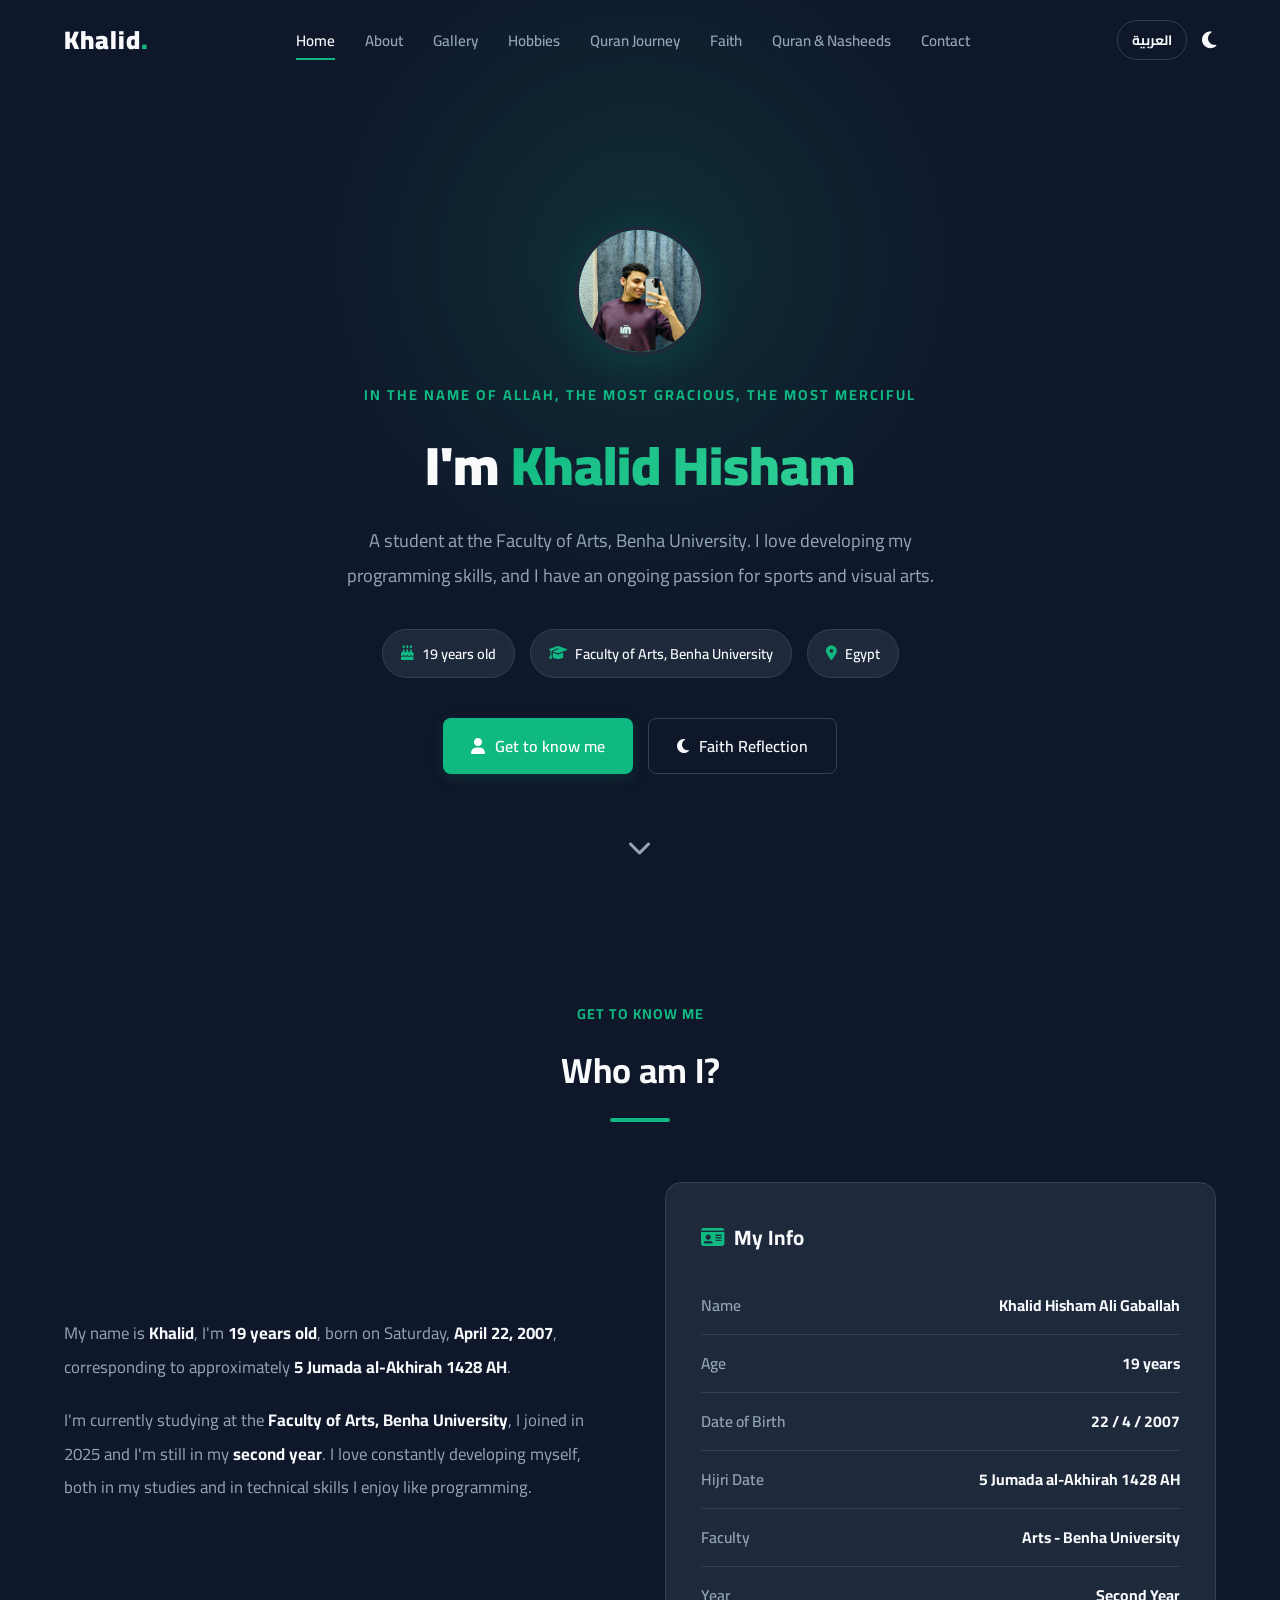
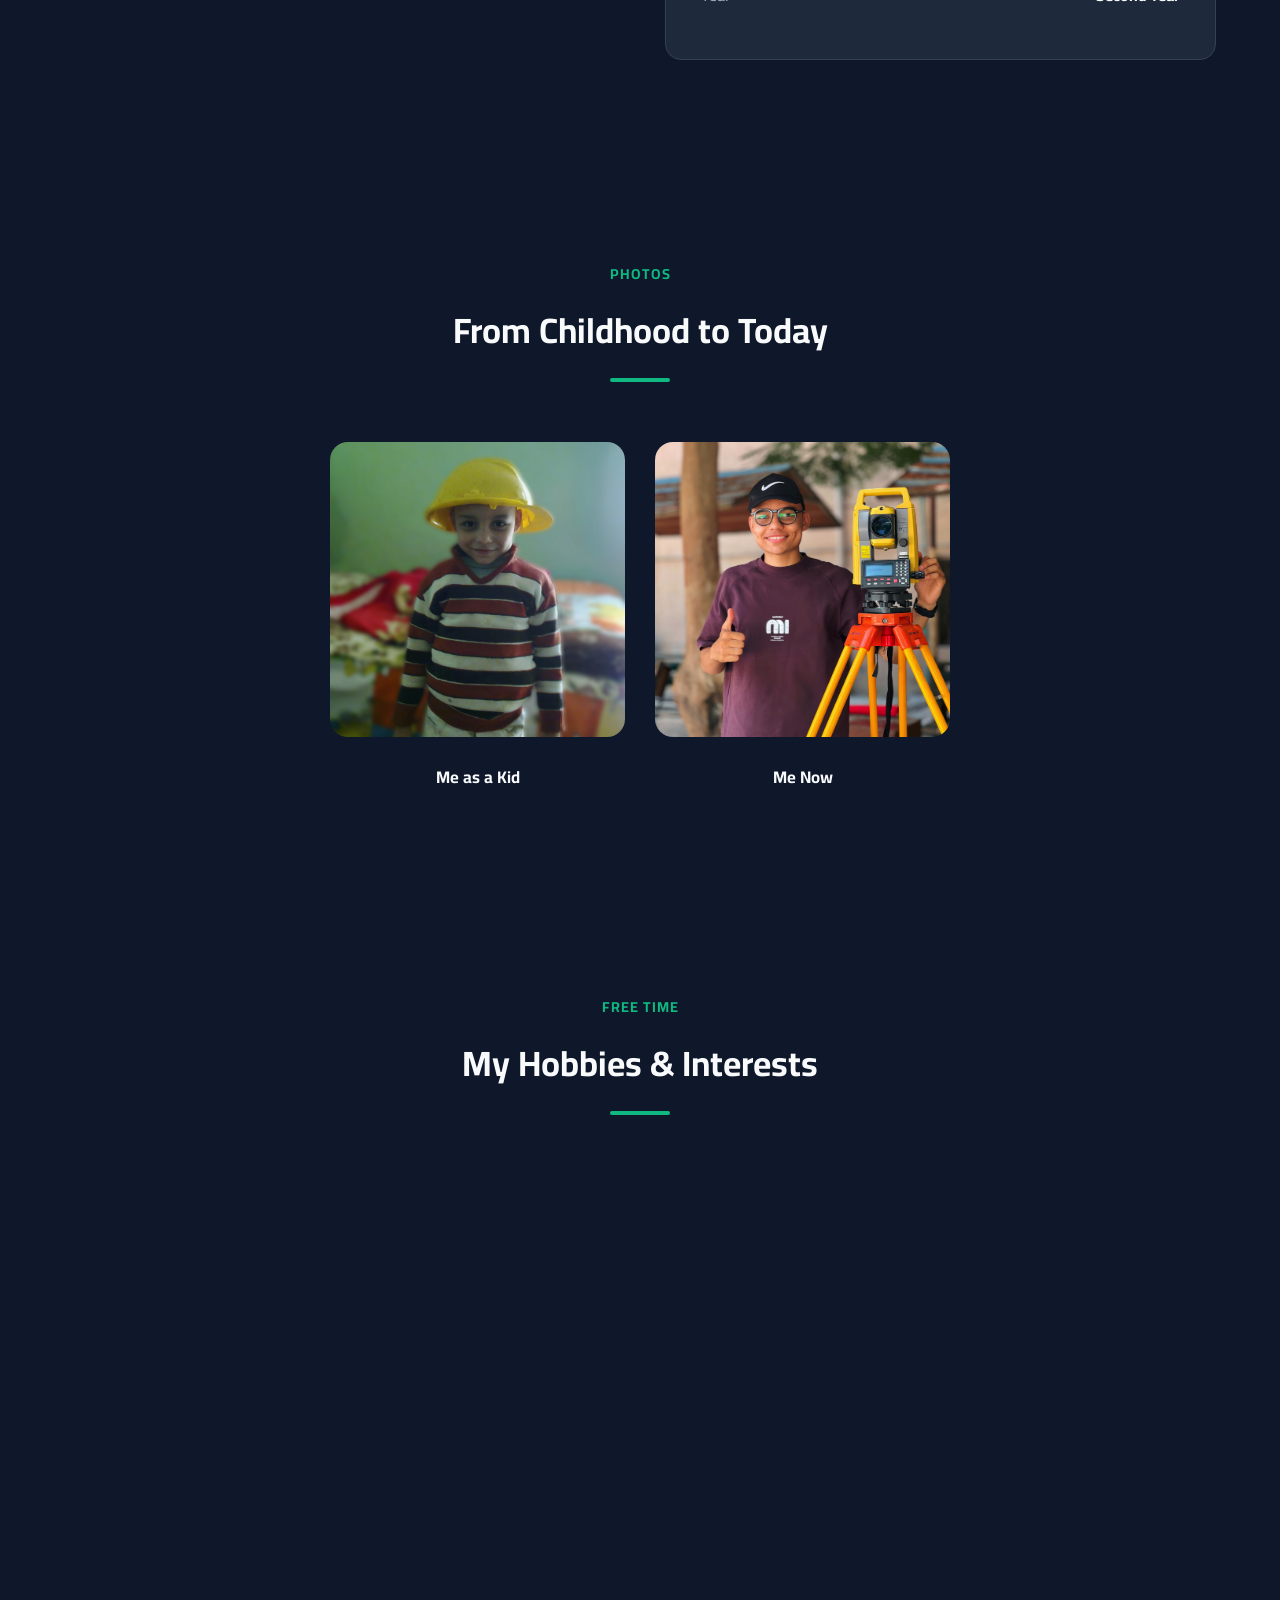
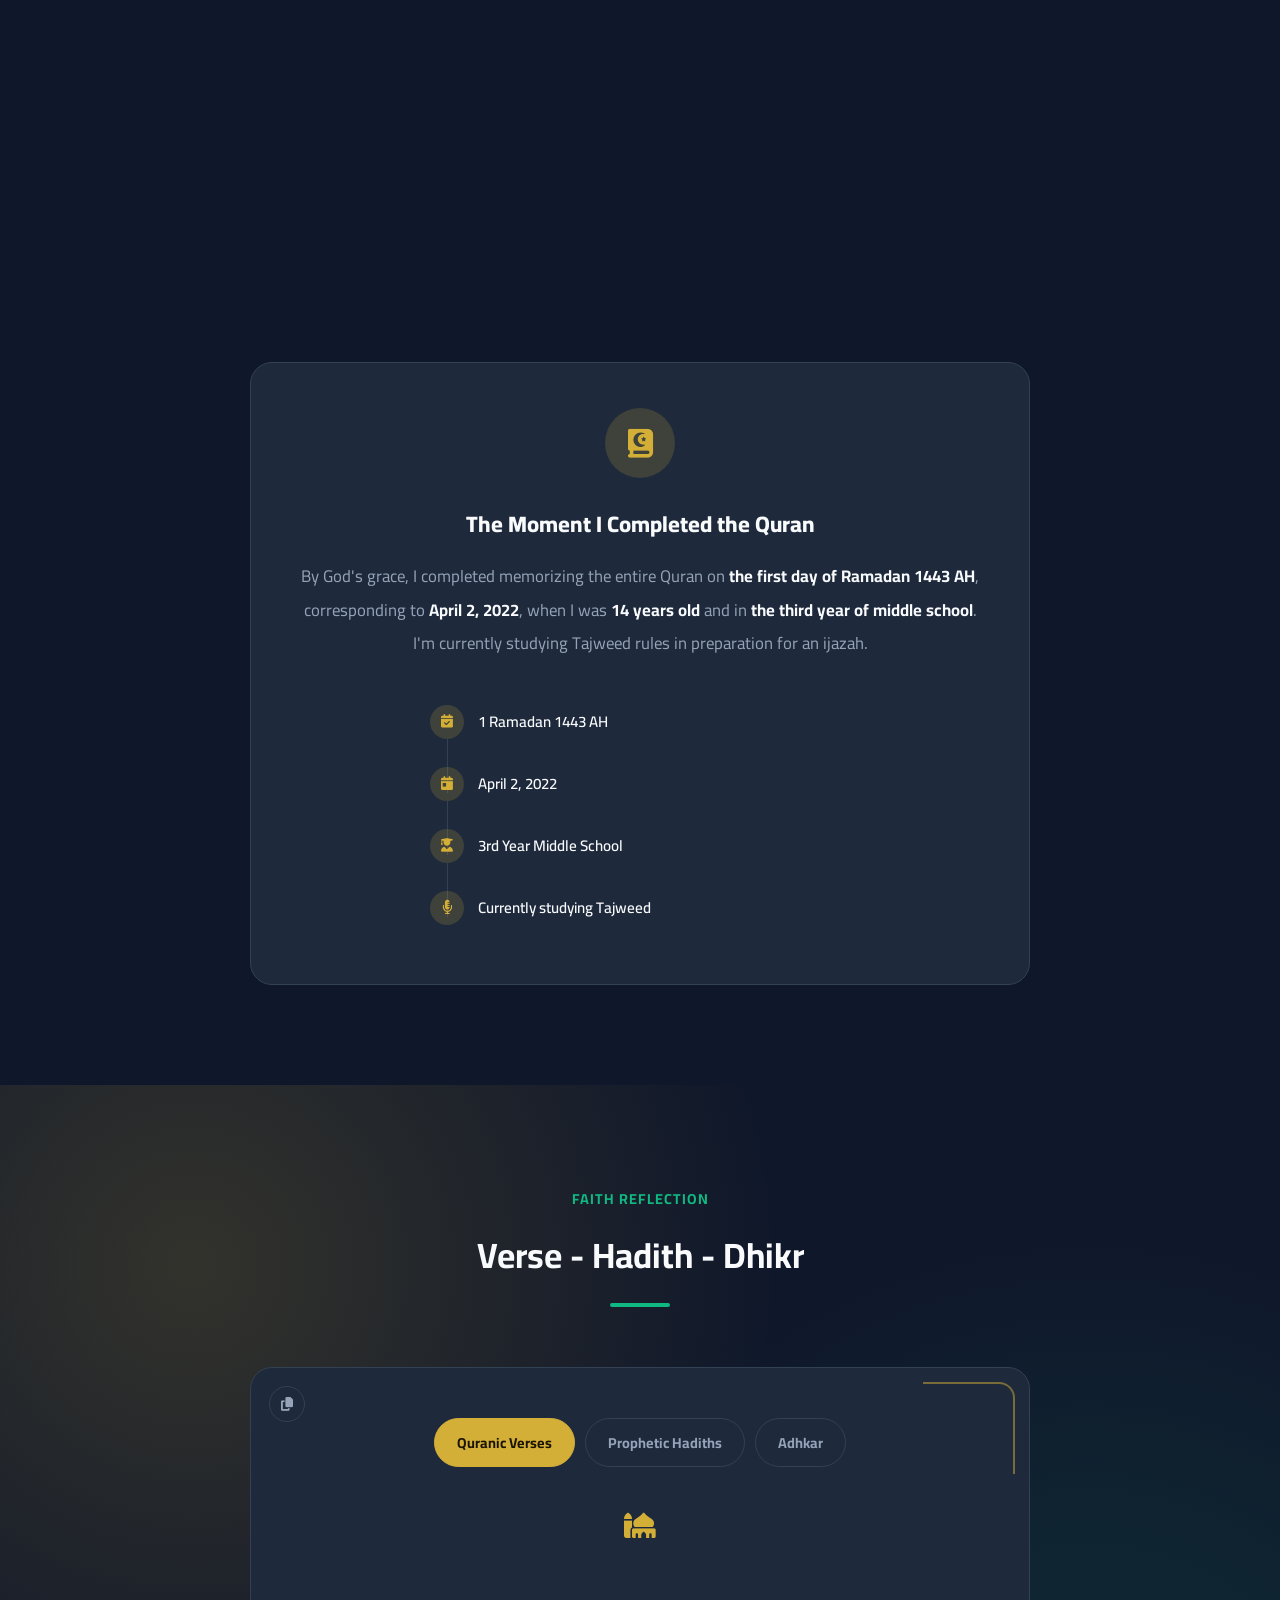
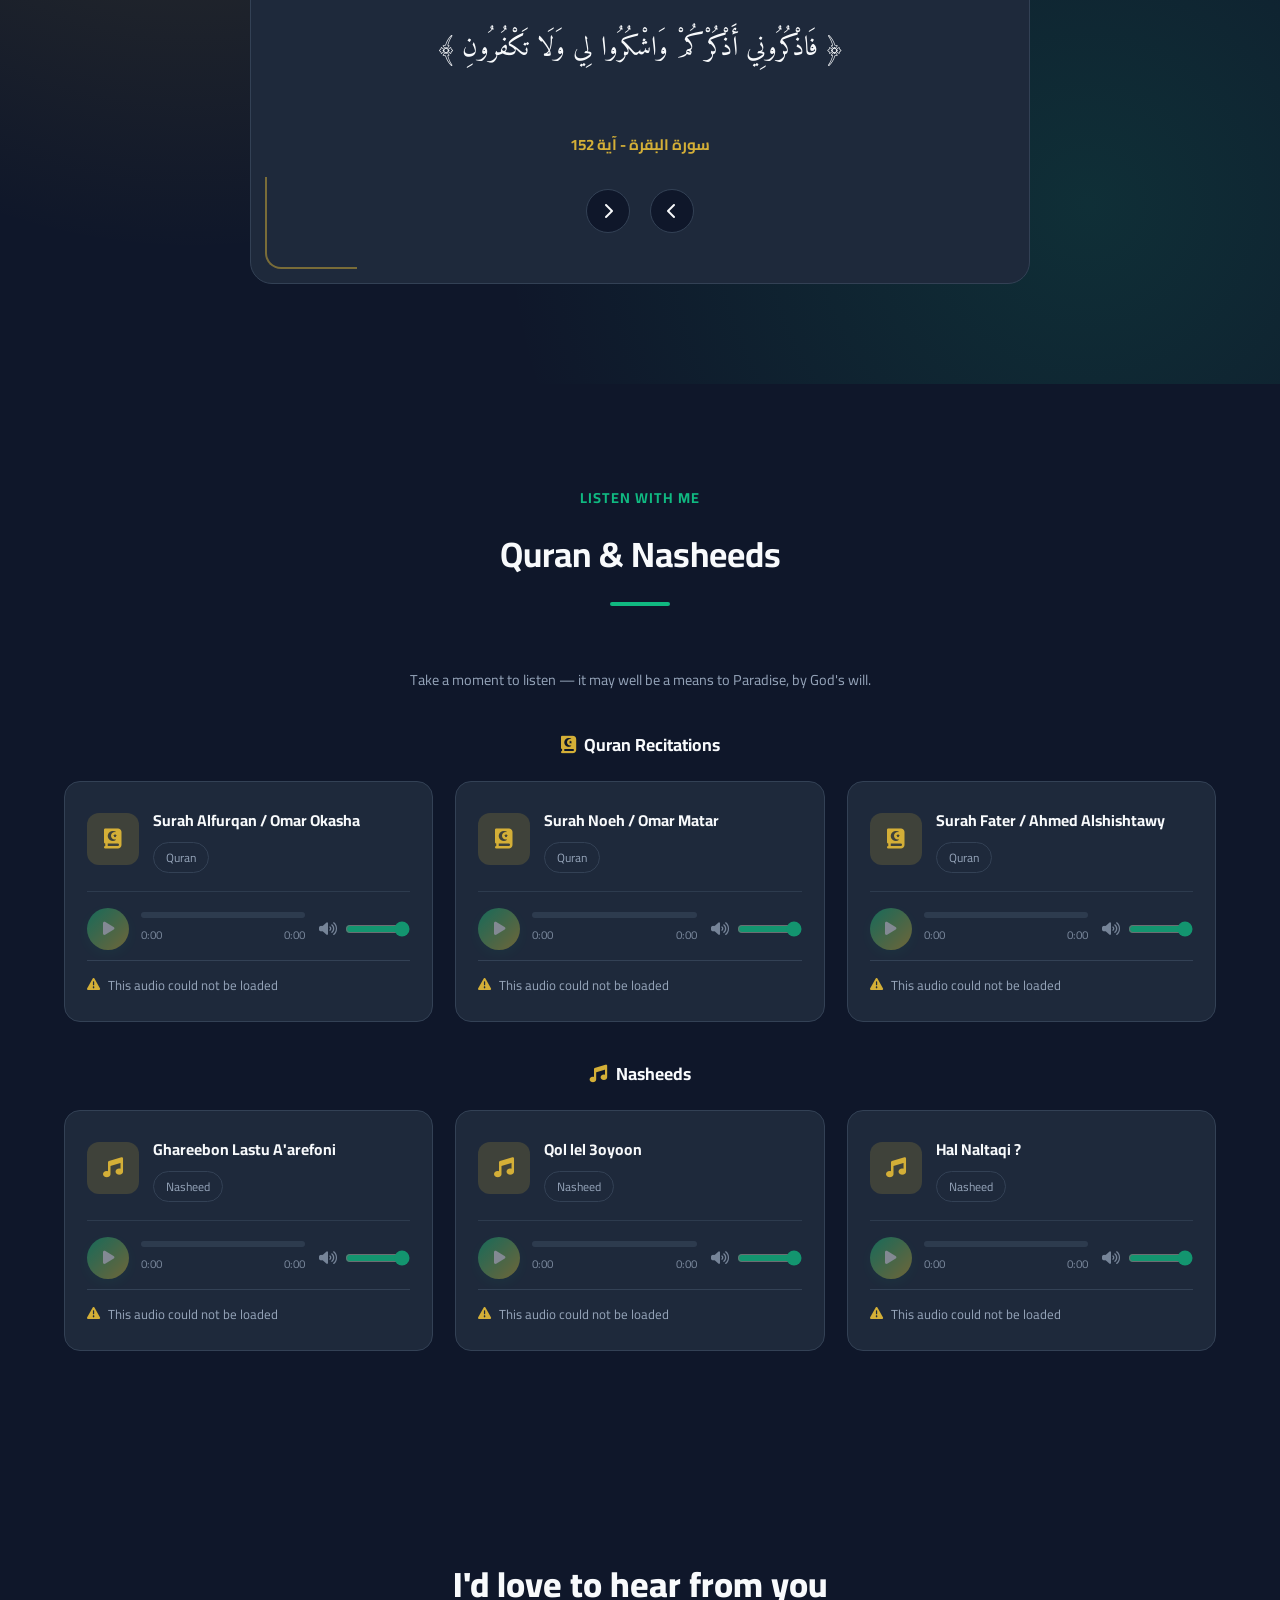
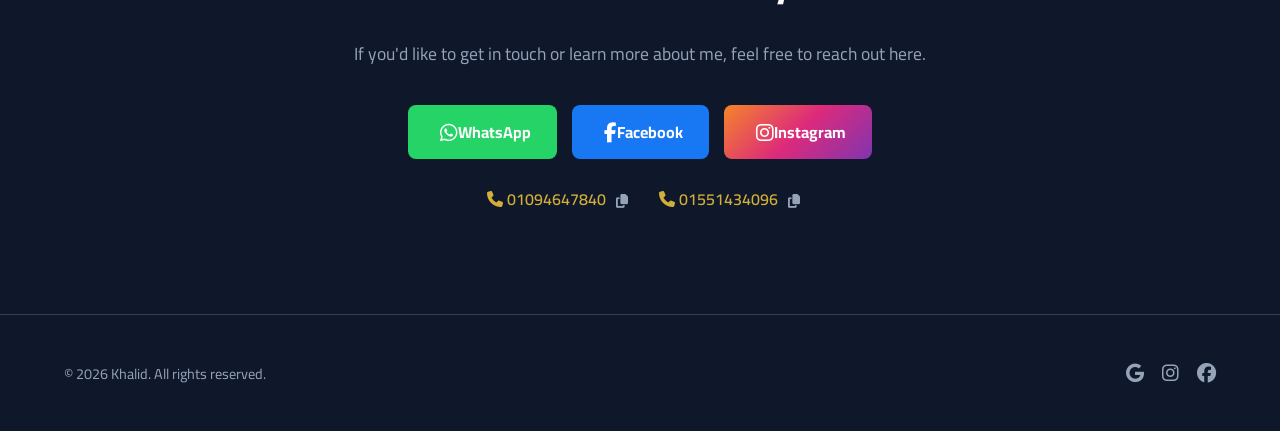
==== index.html @ 819b3766 "Add files via upload" ====
<!DOCTYPE html>
<html lang="en" dir="ltr">
<head>
<meta charset="UTF-8">
<meta name="viewport" content="width=device-width, initial-scale=1.0">
<meta name="description" content="الموقع الشخصي لخالد هشام - طالب كلية الآداب جامعة بنها، حافظ للقرآن الكريم">
<title>خالد هشام | Khalid Hisham</title>

<meta property="og:type" content="website">
<meta property="og:url" content="https://khalid-1-1.github.io/khalid-hisham/">
<meta property="og:title" content="خالد هشام | Khalid Hisham">
<meta property="og:description" content="الموقع الشخصي لخالد هشام - طالب كلية الآداب جامعة بنها، حافظ للقرآن الكريم">
<meta property="og:image" content="https://khalid-1-1.github.io/khalid-hisham/images/khalid-avatar.jpg">
<meta name="twitter:card" content="summary_large_image">
<meta name="twitter:title" content="خالد هشام | Khalid Hisham">
<meta name="twitter:description" content="الموقع الشخصي لخالد هشام - طالب كلية الآداب جامعة بنها، حافظ للقرآن الكريم">
<meta name="twitter:image" content="https://khalid-1-1.github.io/khalid-hisham/images/khalid-avatar.jpg">

<link rel="icon" type="image/jpeg" href="images/khalid-avatar.jpg">

<link rel="preconnect" href="https://fonts.googleapis.com">
<link rel="preconnect" href="https://fonts.gstatic.com" crossorigin>
<link href="https://fonts.googleapis.com/css2?family=Cairo:wght@300;400;600;700;900&family=Amiri+Quran&family=Aref+Ruqaa:wght@400;700&display=swap" rel="stylesheet">
<link rel="stylesheet" href="https://cdnjs.cloudflare.com/ajax/libs/font-awesome/6.4.0/css/all.min.css">

<style>
:root {
    --primary-color: #10b981;
    --primary-glow: rgba(16, 185, 129, 0.15);
    --gold: #d4af37;
    --gold-glow: rgba(212, 175, 55, 0.18);

    --bg-dark: #0f172a;
    --card-dark: #1e293b;
    --text-dark: #f8fafc;
    --text-muted-dark: #94a3b8;
    --border-dark: #334155;

    --bg-light: #f8fafc;
    --card-light: #ffffff;
    --text-light: #0f172a;
    --text-muted-light: #64748b;
    --border-light: #e2e8f0;

    --transition-fast: 0.3s ease;
    --transition-smooth: 0.5s cubic-bezier(0.4, 0, 0.2, 1);

    --body-bg: var(--bg-dark);
    --card-bg: var(--card-dark);
    --text-color: var(--text-dark);
    --text-muted: var(--text-muted-dark);
    --border-color: var(--border-dark);
    --nav-bg: rgba(15, 23, 42, 0.7);
}

body.light-theme {
    --body-bg: var(--bg-light);
    --card-bg: var(--card-light);
    --text-color: var(--text-light);
    --text-muted: var(--text-muted-light);
    --border-color: var(--border-light);
    --nav-bg: rgba(248, 250, 252, 0.7);
}

* { margin: 0; padding: 0; box-sizing: border-box; font-family: 'Cairo', sans-serif; }
html { scroll-behavior: smooth; }
body { background-color: var(--body-bg); color: var(--text-color); transition: background-color var(--transition-fast), color var(--transition-fast); overflow-x: hidden; }
ul { list-style: none; }
a { text-decoration: none; color: inherit; }
.container { width: 90%; max-width: 1200px; margin: 0 auto; }
.section-padding { padding: 100px 0; }

.text-gradient { background: linear-gradient(135deg, var(--primary-color), #34d399); -webkit-background-clip: text; -webkit-text-fill-color: transparent; }
.text-gold-gradient { background: linear-gradient(135deg, var(--gold), #f4e2a1); -webkit-background-clip: text; -webkit-text-fill-color: transparent; }

.section-header { text-align: center; margin-bottom: 60px; }
.section-header .subtitle { color: var(--primary-color); font-weight: 700; font-size: 0.9rem; text-transform: uppercase; letter-spacing: 1px; display: block; margin-bottom: 10px; }
.section-header h2 { font-size: 2.2rem; font-weight: 700; }
.section-header .line { width: 60px; height: 4px; background-color: var(--primary-color); margin: 15px auto 0; border-radius: 2px; }

.btn { display: inline-flex; align-items: center; gap: 10px; padding: 12px 28px; font-weight: 600; border-radius: 8px; transition: var(--transition-fast); cursor: pointer; border: none; font-family: 'Cairo', sans-serif; font-size: 1rem; }
.btn-primary { background-color: var(--primary-color); color: #ffffff; box-shadow: 0 4px 14px var(--primary-glow); }
.btn-primary:hover { transform: translateY(-3px); box-shadow: 0 6px 20px rgba(16, 185, 129, 0.3); }
.btn-secondary { border: 1px solid var(--border-color); background-color: transparent; color: var(--text-color); }
.btn-secondary:hover { background-color: var(--card-bg); transform: translateY(-3px); }

/* Navbar */
.navbar { position: fixed; top: 0; left: 0; width: 100%; z-index: 1000; transition: var(--transition-fast); border-bottom: 1px solid transparent; }
.navbar.sticky { background-color: var(--nav-bg); backdrop-filter: blur(12px); -webkit-backdrop-filter: blur(12px); border-bottom: 1px solid var(--border-color); box-shadow: 0 4px 30px rgba(0,0,0,0.03); }
.nav-container { display: flex; justify-content: space-between; align-items: center; height: 80px; width: 90%; max-width: 1200px; margin: 0 auto; }
.nav-logo { font-size: 1.6rem; font-weight: 900; letter-spacing: 1px; }
.nav-logo span { color: var(--primary-color); }
.nav-menu { display: flex; gap: 30px; }
.nav-link { font-weight: 600; font-size: 0.95rem; color: var(--text-muted); transition: var(--transition-fast); position: relative; padding: 5px 0; }
.nav-link:hover, .nav-link.active { color: var(--text-color); }
.nav-link::after { content: ''; position: absolute; bottom: 0; right: 0; width: 0; height: 2px; background-color: var(--primary-color); transition: var(--transition-fast); }
.nav-link:hover::after, .nav-link.active::after { width: 100%; }
.nav-actions { display: flex; align-items: center; gap: 15px; }
#theme-toggle { background: none; border: none; color: var(--text-color); font-size: 1.2rem; cursor: pointer; }
#lang-toggle { background: none; border: 1px solid var(--border-color); border-radius: 20px; padding: 6px 14px; color: var(--text-color); font-size: 0.85rem; font-weight: 700; cursor: pointer; font-family: 'Cairo', sans-serif; transition: var(--transition-fast); }
#lang-toggle:hover { border-color: var(--primary-color); color: var(--primary-color); }
.mobile-menu-btn { display: none; flex-direction: column; gap: 5px; background: none; border: none; cursor: pointer; }
.mobile-menu-btn .bar { width: 25px; height: 2px; background-color: var(--text-color); transition: var(--transition-fast); }

/* Reveal */
.reveal { opacity: 0; transform: translateY(30px); transition: opacity 0.7s ease, transform 0.7s ease; }
.reveal.active { opacity: 1; transform: translateY(0); }

/* Hero */
.hero-section { min-height: 100vh; display: flex; align-items: center; position: relative; padding-top: 100px; overflow: hidden; }
.hero-bg-glow { position: absolute; top: -10%; left: 50%; transform: translateX(-50%); width: 700px; height: 700px; background: radial-gradient(circle, var(--primary-glow) 0%, transparent 70%); pointer-events: none; z-index: 0; }
.hero-container { position: relative; z-index: 1; display: flex; flex-direction: column; align-items: center; text-align: center; gap: 25px; }
.hero-avatar { width: 130px; height: 130px; border-radius: 50%; display: flex; align-items: center; justify-content: center; font-size: 3rem; font-weight: 900; background: linear-gradient(135deg, var(--primary-color), #059669); color: #fff; box-shadow: 0 10px 40px var(--primary-glow); border: 4px solid var(--card-bg); }
.hero-eyebrow { color: var(--primary-color); font-weight: 700; letter-spacing: 2px; font-size: 0.9rem; text-transform: uppercase; }
.hero-container h1 { font-size: 3.4rem; font-weight: 900; line-height: 1.2; }
.hero-container .tagline { color: var(--text-muted); font-size: 1.15rem; max-width: 600px; line-height: 1.9; }
.hero-meta { display: flex; flex-wrap: wrap; justify-content: center; gap: 15px; margin-top: 10px; }
.hero-meta .meta-pill { display: flex; align-items: center; gap: 8px; padding: 10px 18px; border-radius: 30px; background-color: var(--card-bg); border: 1px solid var(--border-color); font-size: 0.9rem; font-weight: 600; }
.hero-meta .meta-pill i { color: var(--primary-color); }
.hero-actions { display: flex; gap: 15px; margin-top: 15px; flex-wrap: wrap; justify-content: center; }
.scroll-indicator { position: absolute; bottom: 30px; left: 50%; transform: translateX(-50%); color: var(--text-muted); font-size: 1.5rem; animation: bounce 2s infinite; }
@keyframes bounce { 0%,100% { transform: translate(-50%, 0); } 50% { transform: translate(-50%, -10px); } }

/* About */
.about-grid { display: grid; grid-template-columns: 1fr 1fr; gap: 50px; align-items: center; }
.about-card { background-color: var(--card-bg); border: 1px solid var(--border-color); border-radius: 16px; padding: 35px; }
.about-card h3 { font-size: 1.3rem; margin-bottom: 20px; display: flex; align-items: center; gap: 10px; }
.about-card h3 i { color: var(--primary-color); }
.info-row { display: flex; justify-content: space-between; padding: 14px 0; border-bottom: 1px solid var(--border-color); font-size: 0.98rem; }
.info-row:last-child { border-bottom: none; }
.info-row span:first-child { color: var(--text-muted); font-weight: 600; }
.info-row span:last-child { font-weight: 700; }
.about-text p { color: var(--text-muted); line-height: 2; font-size: 1.05rem; margin-bottom: 20px; }
.about-text .highlight { color: var(--text-color); font-weight: 700; }

/* Hobbies */
.hobbies-grid { display: grid; grid-template-columns: repeat(3, 1fr); gap: 25px; }
.hobby-card { background-color: var(--card-bg); border: 1px solid var(--border-color); border-radius: 16px; padding: 35px 25px; text-align: center; transition: var(--transition-smooth); }
.hobby-card:hover { transform: translateY(-8px); border-color: var(--primary-color); box-shadow: 0 15px 30px rgba(0,0,0,0.15); }
.hobby-icon { width: 65px; height: 65px; border-radius: 14px; background: var(--primary-glow); color: var(--primary-color); display: flex; align-items: center; justify-content: center; font-size: 1.6rem; margin: 0 auto 20px; }
.hobby-card h4 { font-size: 1.1rem; font-weight: 700; }

/* Faith / Religious section - signature element */
.faith-section { position: relative; }
.faith-section::before {
    content: '';
    position: absolute; inset: 0;
    background:
        radial-gradient(circle at 15% 20%, var(--gold-glow) 0%, transparent 45%),
        radial-gradient(circle at 85% 80%, var(--primary-glow) 0%, transparent 45%);
    pointer-events: none;
}
.faith-card {
    position: relative; z-index: 1;
    max-width: 780px; margin: 0 auto;
    background: var(--card-bg);
    border: 1px solid var(--border-color);
    border-radius: 22px;
    padding: 50px 40px;
    text-align: center;
    overflow: hidden;
}
.faith-card::before, .faith-card::after {
    content: '';
    position: absolute;
    width: 90px; height: 90px;
    border: 2px solid var(--gold);
    opacity: 0.5;
}
.faith-card::before { top: 14px; right: 14px; border-left: none; border-bottom: none; border-radius: 0 16px 0 0; }
.faith-card::after { bottom: 14px; left: 14px; border-right: none; border-top: none; border-radius: 0 0 0 16px; }
.faith-tabs { display: flex; justify-content: center; gap: 10px; margin-bottom: 35px; flex-wrap: wrap; }
.faith-tab { padding: 10px 22px; border-radius: 30px; border: 1px solid var(--border-color); background: transparent; color: var(--text-muted); font-weight: 700; cursor: pointer; transition: var(--transition-fast); font-family: 'Cairo', sans-serif; font-size: 0.9rem; }
.faith-tab.active { background: var(--gold); color: #1a1400; border-color: var(--gold); }
.faith-icon { font-size: 1.6rem; color: var(--gold); margin-bottom: 20px; }
.faith-text { font-family: 'Amiri Quran', 'Aref Ruqaa', serif; font-size: 1.7rem; line-height: 2.4; color: var(--text-color); min-height: 140px; display: flex; align-items: center; justify-content: center; transition: opacity 0.4s ease; direction: rtl; }
.faith-text.hadith, .faith-text.zekr { font-family: 'Aref Ruqaa', serif; font-size: 1.5rem; }
.faith-source { color: var(--gold); font-weight: 700; margin-top: 20px; font-size: 0.95rem; }
.faith-nav { display: flex; justify-content: center; gap: 20px; margin-top: 30px; }
.faith-nav button { background: var(--body-bg); border: 1px solid var(--border-color); color: var(--text-color); width: 44px; height: 44px; border-radius: 50%; cursor: pointer; font-size: 1rem; transition: var(--transition-fast); }
.faith-nav button:hover { border-color: var(--gold); color: var(--gold); }

/* CTA */
.cta-section { text-align: center; }
.cta-container { max-width: 700px; margin: 0 auto; }
.cta-container h2 { font-size: 2.2rem; margin-bottom: 20px; font-weight: 800; }
.cta-container p { color: var(--text-muted); margin-bottom: 35px; font-size: 1.1rem; line-height: 1.9; }
.btn-cta { background: linear-gradient(135deg, var(--primary-color), #059669); color: #fff; padding: 16px 40px; font-size: 1.05rem; box-shadow: 0 8px 25px var(--primary-glow); }
.btn-cta:hover { transform: translateY(-4px); }

/* Footer */
.footer { padding: 40px 0; border-top: 1px solid var(--border-color); }
.footer-content { display: flex; justify-content: space-between; align-items: center; flex-wrap: wrap; gap: 15px; }
.copyright { color: var(--text-muted); font-size: 0.9rem; }
.footer-socials { display: flex; gap: 18px; }
.footer-socials a { color: var(--text-muted); font-size: 1.2rem; transition: var(--transition-fast); }
.footer-socials a:hover { color: var(--primary-color); }

@media (max-width: 900px) {
    .nav-menu { position: fixed; top: 80px; right: -100%; width: 70%; height: calc(100vh - 80px); background-color: var(--card-bg); flex-direction: column; padding: 40px 30px; gap: 25px; transition: right var(--transition-smooth); }
    .nav-menu.active { right: 0; }
    .mobile-menu-btn { display: flex; }
    .about-grid { grid-template-columns: 1fr; }
    .hobbies-grid { grid-template-columns: repeat(2, 1fr); }
    .hero-container h1 { font-size: 2.3rem; }
    .faith-text { font-size: 1.3rem; }
}
@media (max-width: 500px) {
    .hobbies-grid { grid-template-columns: 1fr 1fr; }
}

.contact-grid { display:flex; flex-wrap:wrap; justify-content:center; gap:15px; margin-top:30px; }
.cbtn { display:flex; align-items:center; padding:12px 26px; border-radius:8px; font-weight:700; color:#fff; transition: var(--transition-fast); }
.cbtn:hover { transform: translateY(-3px); }
.cbtn-wa { background:#25d366; }
.cbtn-fb { background:#1877f2; }
.cbtn-ig { background: linear-gradient(135deg,#f58529,#dd2a7b,#8134af); }
.phone-row { display:flex; justify-content:center; gap:25px; margin-top:25px; flex-wrap:wrap; }
.phone-item { color: var(--text-muted); font-weight:600; }
.phone-item a { color: var(--gold); }
.copy-phone-btn { background: none; border: none; color: var(--text-muted); cursor: pointer; font-size: 0.85rem; margin-inline-start: 6px; vertical-align: middle; transition: var(--transition-fast); }
.copy-phone-btn:hover { color: var(--primary-color); }

/* Hero avatar photo support */
.hero-avatar { position: relative; overflow: hidden; }
.hero-avatar img { position: absolute; inset: 0; width: 100%; height: 100%; object-fit: cover; z-index: 2; }

/* Gallery */
.gallery-grid { display: grid; grid-template-columns: 1fr 1fr; gap: 30px; max-width: 620px; margin: 0 auto; }
.photo-card { text-align: center; }
.photo-frame { position: relative; width: 100%; aspect-ratio: 1; border-radius: 18px; overflow: hidden; border: 2px dashed var(--border-color); background: var(--card-bg); }
.photo-frame img { width: 100%; height: 100%; object-fit: cover; display: block; }
.photo-frame.no-image img { display: none; }
.photo-placeholder { display: none; position: absolute; inset: 0; flex-direction: column; align-items: center; justify-content: center; gap: 10px; color: var(--text-muted); }
.photo-frame.no-image .photo-placeholder { display: flex; }
.photo-placeholder i { font-size: 2rem; color: var(--primary-color); }
.photo-placeholder span { font-size: 0.85rem; padding: 0 15px; }
.photo-card h4 { margin-top: 15px; font-size: 1.05rem; font-weight: 700; }

/* Quran Journey */
.quran-journey-card {
    position: relative; z-index: 1;
    max-width: 780px; margin: 0 auto;
    background: var(--card-bg);
    border: 1px solid var(--border-color);
    border-radius: 22px;
    padding: 45px 40px;
    text-align: center;
}
.quran-journey-card .qj-icon { width: 70px; height: 70px; border-radius: 50%; background: var(--gold-glow); color: var(--gold); display: flex; align-items: center; justify-content: center; font-size: 1.8rem; margin: 0 auto 25px; }
.quran-journey-card h3 { font-size: 1.4rem; font-weight: 800; margin-bottom: 15px; }
.quran-journey-card p { color: var(--text-muted); line-height: 2; font-size: 1.05rem; margin-bottom: 25px; }
.quran-journey-card .highlight { color: var(--text-color); font-weight: 700; }
.qj-dates { display: flex; flex-wrap: wrap; justify-content: center; gap: 15px; }
.qj-dates .meta-pill { background: var(--body-bg); }
.qj-dates .meta-pill i { color: var(--gold); }

/* Media / audio section */
.media-group-title { font-size: 1.1rem; font-weight: 700; margin: 35px 0 20px; text-align: center; color: var(--text-color); }
.media-group-title:first-child { margin-top: 0; }
.media-group-title i { color: var(--gold); margin-inline-end: 8px; }
.media-grid { display: grid; grid-template-columns: repeat(3, 1fr); gap: 22px; }
.media-card { background-color: var(--card-bg); border: 1px solid var(--border-color); border-radius: 16px; padding: 24px 22px; text-align: start; transition: var(--transition-smooth); position: relative; }
.media-card:hover { transform: translateY(-5px); border-color: var(--gold); box-shadow: 0 15px 30px rgba(0,0,0,0.15); }
.media-icon { width: 52px; height: 52px; border-radius: 12px; background: var(--gold-glow); color: var(--gold); display: flex; align-items: center; justify-content: center; font-size: 1.25rem; flex-shrink: 0; transition: var(--transition-fast); }
.media-card h4 { font-size: 0.98rem; font-weight: 700; margin-bottom: 6px; white-space: nowrap; overflow: hidden; text-overflow: ellipsis; }
.media-tag { display: inline-block; font-size: 0.75rem; color: var(--text-muted); border: 1px solid var(--border-color); border-radius: 20px; padding: 3px 12px; }
.media-note { text-align: center; color: var(--text-muted); font-size: 0.9rem; margin-bottom: 30px; }

/* ============================================= */
/* Custom Audio Player - Quran & Nasheeds Section */
/* ============================================= */
.media-card-header { display: flex; align-items: center; gap: 14px; }
.media-card-info { flex: 1; min-width: 0; }

.audio-player { display: flex; align-items: center; gap: 12px; margin-top: 18px; padding-top: 16px; border-top: 1px solid var(--border-color); flex-wrap: wrap; }
.audio-play-btn { flex-shrink: 0; width: 42px; height: 42px; border-radius: 50%; border: none; cursor: pointer; background: linear-gradient(135deg, var(--primary-color), var(--gold)); color: #ffffff; display: flex; align-items: center; justify-content: center; font-size: 0.95rem; transition: var(--transition-fast); box-shadow: 0 4px 14px var(--primary-glow); }
.audio-play-btn:hover { transform: scale(1.08); }
.audio-play-btn i { pointer-events: none; }

.audio-player-main { flex: 1 1 140px; min-width: 120px; display: flex; flex-direction: column; gap: 6px; }
.audio-progress-bar { position: relative; width: 100%; height: 6px; background: var(--border-color); border-radius: 10px; cursor: pointer; }
.audio-progress-fill { position: absolute; inset-inline-start: 0; top: 0; height: 100%; width: 0%; background: linear-gradient(90deg, var(--primary-color), var(--gold)); border-radius: 10px; transition: width 0.1s linear; }
.audio-progress-handle { position: absolute; inset-inline-start: 0%; top: 50%; width: 12px; height: 12px; border-radius: 50%; background: #ffffff; border: 2px solid var(--gold); transform: translate(-50%, -50%); box-shadow: 0 2px 6px rgba(0,0,0,0.25); opacity: 0; transition: opacity var(--transition-fast); }
.audio-progress-bar:hover .audio-progress-handle { opacity: 1; }
.audio-time-row { display: flex; justify-content: space-between; font-size: 0.72rem; color: var(--text-muted); font-variant-numeric: tabular-nums; }

.audio-volume-wrap { display: flex; align-items: center; gap: 6px; flex-shrink: 0; }
.audio-mute-btn { background: none; border: none; color: var(--text-muted); cursor: pointer; font-size: 0.9rem; width: 22px; }
.audio-mute-btn:hover { color: var(--primary-color); }
.audio-volume-slider { width: 65px; accent-color: var(--primary-color); cursor: pointer; }

/* Playing state - soft premium glow */
.media-card.playing { border-color: var(--primary-color); box-shadow: 0 0 0 1px var(--primary-color), 0 12px 28px var(--primary-glow), 0 4px 18px var(--gold-glow); }
.media-card.playing .media-icon { color: var(--primary-color); background: var(--primary-glow); }
.media-card.playing .media-icon i { animation: audioIconPulse 1.4s ease-in-out infinite; }
.media-card.playing .audio-play-btn { animation: audioBtnGlow 1.8s ease-in-out infinite; }
@keyframes audioIconPulse { 0%, 100% { transform: scale(1); } 50% { transform: scale(1.12); } }
@keyframes audioBtnGlow { 0%, 100% { box-shadow: 0 4px 14px var(--primary-glow); } 50% { box-shadow: 0 4px 20px var(--gold-glow); } }

@media (max-width: 700px) {
    .media-grid { grid-template-columns: 1fr 1fr; }
}
@media (max-width: 480px) {
    .media-grid { grid-template-columns: 1fr; }
    .audio-volume-slider { width: 50px; }
}

/* Focus visibility (accessibility) */
a:focus-visible, button:focus-visible, input:focus-visible, [tabindex]:focus-visible {
    outline: 2px solid var(--primary-color);
    outline-offset: 3px;
    border-radius: 4px;
}
.audio-progress-bar:focus-visible { outline: 2px solid var(--gold); outline-offset: 3px; }

/* Audio player error state */
.media-card.audio-error .audio-player { opacity: 0.75; }
.audio-error-msg { display: none; align-items: center; gap: 8px; margin-top: 10px; padding-top: 12px; border-top: 1px solid var(--border-color); color: var(--text-muted); font-size: 0.82rem; }
.media-card.audio-error .audio-error-msg { display: flex; }
.media-card.audio-error .audio-error-msg i { color: var(--gold); }
.media-card.audio-error .audio-play-btn { opacity: 0.6; cursor: not-allowed; }

/* Media card premium touches */
.media-card { position: relative; }
.media-card::before {
    content: '';
    position: absolute; inset: 0;
    border-radius: 16px;
    padding: 1px;
    background: linear-gradient(135deg, transparent 40%, var(--gold-glow));
    -webkit-mask: linear-gradient(#fff 0 0) content-box, linear-gradient(#fff 0 0);
    -webkit-mask-composite: xor;
    mask-composite: exclude;
    opacity: 0;
    transition: var(--transition-fast);
    pointer-events: none;
}
.media-card:hover::before, .media-card.playing::before { opacity: 1; }

/* Scroll progress indicator */
.scroll-progress-wrap { position: fixed; top: 0; left: 0; width: 100%; height: 3px; z-index: 1100; background: transparent; pointer-events: none; }
.scroll-progress-bar { height: 100%; width: 0%; background: linear-gradient(90deg, var(--primary-color), var(--gold)); transition: width 0.1s linear; }

/* Back to top button */
.back-to-top { position: fixed; bottom: 26px; inset-inline-end: 26px; width: 46px; height: 46px; border-radius: 50%; background: var(--card-bg); border: 1px solid var(--border-color); color: var(--primary-color); display: flex; align-items: center; justify-content: center; font-size: 1.1rem; cursor: pointer; box-shadow: 0 8px 20px rgba(0,0,0,0.15); opacity: 0; visibility: hidden; transform: translateY(15px); transition: var(--transition-fast); z-index: 900; }
.back-to-top.visible { opacity: 1; visibility: visible; transform: translateY(0); }
.back-to-top:hover { border-color: var(--primary-color); transform: translateY(-4px); }

/* Gallery enhancements */
.photo-frame { cursor: pointer; transition: var(--transition-fast); }
.photo-frame:not(.no-image):hover { transform: translateY(-4px); border-color: var(--primary-color); box-shadow: 0 15px 30px rgba(0,0,0,0.15); }
.photo-frame:not(.no-image) img { transition: transform 0.5s ease; }
.photo-frame:not(.no-image):hover img { transform: scale(1.06); }

/* Lightbox */
.lightbox-overlay { position: fixed; inset: 0; background: rgba(6, 10, 20, 0.9); display: flex; align-items: center; justify-content: center; z-index: 2000; opacity: 0; visibility: hidden; transition: opacity var(--transition-fast); padding: 30px; }
.lightbox-overlay.active { opacity: 1; visibility: visible; }
.lightbox-content { position: relative; max-width: 90vw; max-height: 85vh; }
.lightbox-content img { max-width: 90vw; max-height: 85vh; border-radius: 12px; box-shadow: 0 20px 60px rgba(0,0,0,0.5); display: block; }
.lightbox-close { position: absolute; top: -46px; inset-inline-end: 0; width: 38px; height: 38px; border-radius: 50%; background: var(--card-bg); border: 1px solid var(--border-color); color: var(--text-color); font-size: 1.1rem; cursor: pointer; display: flex; align-items: center; justify-content: center; }
.lightbox-close:hover { color: var(--primary-color); border-color: var(--primary-color); }

/* Quran journey - timeline */
.qj-timeline { display: flex; flex-direction: column; gap: 0; margin-top: 30px; align-items: center; }
.qj-timeline-item { display: flex; align-items: center; gap: 14px; padding: 14px 0; position: relative; width: 100%; max-width: 420px; }
.qj-timeline-item .qj-dot { flex-shrink: 0; width: 34px; height: 34px; border-radius: 50%; background: var(--gold-glow); color: var(--gold); display: flex; align-items: center; justify-content: center; font-size: 0.85rem; }
.qj-timeline-item:not(:last-child)::after { content: ''; position: absolute; inset-inline-start: 17px; top: 48px; width: 1px; height: calc(100% - 8px); background: var(--border-color); }
.qj-timeline-item span.qj-label { font-weight: 600; font-size: 0.95rem; }

/* Faith copy button + toast */
.faith-copy-btn { position: absolute; top: 18px; inset-inline-start: 18px; background: none; border: 1px solid var(--border-color); color: var(--text-muted); width: 36px; height: 36px; border-radius: 50%; cursor: pointer; font-size: 0.85rem; transition: var(--transition-fast); z-index: 2; }
.faith-copy-btn:hover { color: var(--gold); border-color: var(--gold); }
.toast { position: fixed; bottom: 30px; left: 50%; transform: translate(-50%, 20px); background: var(--card-bg); border: 1px solid var(--border-color); color: var(--text-color); padding: 12px 24px; border-radius: 30px; font-weight: 600; font-size: 0.9rem; opacity: 0; visibility: hidden; transition: var(--transition-fast); z-index: 2100; box-shadow: 0 10px 30px rgba(0,0,0,0.2); }
.toast.visible { opacity: 1; visibility: visible; transform: translate(-50%, 0); }

@media (max-width: 500px) {
    .back-to-top { bottom: 18px; inset-inline-end: 18px; width: 42px; height: 42px; }
    .lightbox-close { top: -44px; }
}
/* Image loading skeleton */
@keyframes skeletonShimmer { 0% { background-position: -200% 0; } 100% { background-position: 200% 0; } }
.photo-frame.img-loading, .hero-avatar.img-loading {
    background: linear-gradient(90deg, var(--card-bg) 25%, var(--border-color) 50%, var(--card-bg) 75%);
    background-size: 200% 100%;
    animation: skeletonShimmer 1.4s ease-in-out infinite;
}
.photo-frame img, .hero-avatar img { opacity: 0; transition: opacity 0.4s ease; }
.photo-frame img.img-loaded, .hero-avatar img.img-loaded { opacity: 1; }

</style>
</head>
<body>

<div class="scroll-progress-wrap" aria-hidden="true"><div class="scroll-progress-bar" id="scroll-progress-bar"></div></div>

<nav class="navbar">
    <div class="nav-container">
        <a href="#home" class="nav-logo">Khalid<span>.</span></a>
        <ul class="nav-menu">
            <li><a href="#home" class="nav-link active" data-i18n="nav_home">الرئيسية</a></li>
            <li><a href="#about" class="nav-link" data-i18n="nav_about">من أنا</a></li>
            <li><a href="#gallery" class="nav-link" data-i18n="nav_gallery">الصور</a></li>
            <li><a href="#hobbies" class="nav-link" data-i18n="nav_hobbies">هواياتي</a></li>
            <li><a href="#quran-journey" class="nav-link" data-i18n="nav_quran">رحلتي مع القرآن</a></li>
            <li><a href="#faith" class="nav-link" data-i18n="nav_faith">وقفة إيمانية</a></li>
            <li><a href="#media" class="nav-link" data-i18n="nav_media">قرآن وأناشيد</a></li>
            <li><a href="#contact" class="nav-link" data-i18n="nav_contact">تواصل</a></li>
        </ul>
        <div class="nav-actions">
            <button id="lang-toggle" aria-label="تغيير اللغة">English</button>
            <button id="theme-toggle" aria-label="تبديل الوضع"><i class="fas fa-moon"></i></button>
            <button class="mobile-menu-btn" id="mobile-menu" aria-label="القائمة">
                <span class="bar"></span><span class="bar"></span><span class="bar"></span>
            </button>
        </div>
    </div>
</nav>

<section id="home" class="hero-section">
    <div class="hero-bg-glow"></div>
    <div class="container hero-container">
        <div class="hero-avatar reveal img-loading">
            <img src="images/khalid-avatar.jpg" alt="خالد" onerror="this.style.display='none'; this.closest('.hero-avatar').classList.remove('img-loading')" onload="this.classList.add('img-loaded'); this.closest('.hero-avatar').classList.remove('img-loading')">
            <span>K</span>
        </div>
        <span class="hero-eyebrow reveal" data-i18n="hero_eyebrow">بسم الله الرحمن الرحيم</span>
        <h1 class="reveal" data-i18n-html="hero_title">أنا <span class="text-gradient">خالد هشام</span></h1>
        <p class="tagline reveal" data-i18n="hero_tagline">طالب في كلية الآداب - جامعة بنها، بحب أطور نفسي في البرمجة، وبيني وبين الرياضة والفنون البصرية شغف مستمر.</p>
        <div class="hero-meta reveal">
            <span class="meta-pill"><i class="fas fa-birthday-cake"></i> <span data-i18n="meta_age">19 سنة</span></span>
            <span class="meta-pill"><i class="fas fa-graduation-cap"></i> <span data-i18n="meta_college">كلية الآداب - جامعة بنها</span></span>
            <span class="meta-pill"><i class="fas fa-map-marker-alt"></i> <span data-i18n="meta_country">مصر</span></span>
        </div>
        <div class="hero-actions reveal">
            <a href="#about" class="btn btn-primary"><i class="fas fa-user"></i> <span data-i18n="hero_btn_about">تعرف عليا أكتر</span></a>
            <a href="#faith" class="btn btn-secondary"><i class="fas fa-moon"></i> <span data-i18n="hero_btn_faith">وقفة إيمانية</span></a>
        </div>
    </div>
    <a href="#about" class="scroll-indicator"><i class="fas fa-chevron-down"></i></a>
</section>

<section id="about" class="about-section section-padding">
    <div class="container">
        <div class="section-header reveal">
            <span class="subtitle" data-i18n="about_subtitle">تعرف عليا</span>
            <h2 data-i18n="about_title">من أنا؟</h2>
            <div class="line"></div>
        </div>
        <div class="about-grid">
            <div class="about-text reveal">
                <p data-i18n-html="about_p1">اسمي <span class="highlight">خالد</span>، عندي <span class="highlight">19 سنة</span>، اتولدت يوم السبت الموافق <span class="highlight">22 أبريل 2007م</span>، الموافق تقريباً <span class="highlight">5 جمادى الآخرة 1428هـ</span>.</p>
                <p data-i18n-html="about_p2">حالياً بدرس في <span class="highlight">كلية الآداب - جامعة بنها</span>، دخلت الكلية سنة 2025 ولسه في <span class="highlight">الفرقة الثانية</span>. بحب أطور نفسي باستمرار، سواء في مجال دراستي أو في المهارات التقنية اللي بحبها زي البرمجة.</p>
            </div>
            <div class="about-card reveal">
                <h3><i class="fas fa-id-card"></i> <span data-i18n="about_card_title">بياناتي</span></h3>
                <div class="info-row"><span data-i18n="info_name">الاسم</span><span data-i18n="info_name_val">خالد هشام علي جاب الله</span></div>
                <div class="info-row"><span data-i18n="info_age">السن</span><span data-i18n="info_age_val">19 سنة</span></div>
                <div class="info-row"><span data-i18n="info_dob">تاريخ الميلاد</span><span>22 / 4 / 2007</span></div>
                <div class="info-row"><span data-i18n="info_hijri">الميلاد الهجري</span><span data-i18n="info_hijri_val">5 جمادى الآخرة 1428هـ</span></div>
                <div class="info-row"><span data-i18n="info_college">الكلية</span><span data-i18n="info_college_val">الآداب - جامعة بنها</span></div>
                <div class="info-row"><span data-i18n="info_year">الفرقة</span><span data-i18n="info_year_val">الثانية</span></div>
            </div>
        </div>
    </div>
</section>

<section id="gallery" class="gallery-section section-padding">
    <div class="container">
        <div class="section-header reveal">
            <span class="subtitle" data-i18n="gallery_subtitle">صوري</span>
            <h2 data-i18n="gallery_title">من الطفولة للنهاردة</h2>
            <div class="line"></div>
        </div>
        <div class="gallery-grid">
            <div class="photo-card reveal">
    <img src="images/young-khaled.jpg" alt="صغير وهو خالد" 
         style="width:100%; aspect-ratio:1; object-fit:cover; border-radius:18px;">
    <h4 data-i18n="gallery_young">وأنا صغير</h4>
</div>
            <div class="photo-card reveal">
    <img src="images/now-khaled.jpg" alt="دلوقتي خالد" 
         style="width:100%; aspect-ratio:1; object-fit:cover; border-radius:18px;">
    <h4 data-i18n="gallery_now">دلوقتي</h4>
</div>
        </div>
    </div>
</section>

<section id="hobbies" class="hobbies-section section-padding">
    <div class="container">
        <div class="section-header reveal">
            <span class="subtitle" data-i18n="hobbies_subtitle">وقت الفراغ</span>
            <h2 data-i18n="hobbies_title">هواياتي واهتماماتي</h2>
            <div class="line"></div>
        </div>
        <div class="hobbies-grid">
            <div class="hobby-card reveal">
                <div class="hobby-icon"><i class="fas fa-swimmer"></i></div>
                <h4 data-i18n="hobby_swim">السباحة</h4>
            </div>
            <div class="hobby-card reveal">
                <div class="hobby-icon"><i class="fas fa-code"></i></div>
                <h4 data-i18n="hobby_code">البرمجة</h4>
            </div>
            <div class="hobby-card reveal">
                <div class="hobby-icon"><i class="fas fa-gamepad"></i></div>
                <h4 data-i18n="hobby_games">الألعاب</h4>
            </div>
            <div class="hobby-card reveal">
                <div class="hobby-icon"><i class="fas fa-futbol"></i></div>
                <h4 data-i18n="hobby_football">كرة القدم</h4>
            </div>
            <div class="hobby-card reveal">
                <div class="hobby-icon"><i class="fas fa-film"></i></div>
                <h4 data-i18n="hobby_edit">المونتاج والإيديت</h4>
            </div>
            <div class="hobby-card reveal">
                <div class="hobby-icon"><i class="fas fa-dumbbell"></i></div>
                <h4 data-i18n="hobby_gym">الجيم</h4>
            </div>
        </div>
    </div>
</section>

<section id="quran-journey" class="quran-journey-section section-padding">
    <div class="container">
        <div class="section-header reveal">
            <span class="subtitle" data-i18n="qj_subtitle">علاقتي بالقرآن</span>
            <h2 data-i18n="qj_title">رحلتي مع القرآن الكريم</h2>
            <div class="line"></div>
        </div>
        <div class="quran-journey-card reveal">
            <div class="qj-icon"><i class="fas fa-book-quran"></i></div>
            <h3 data-i18n="qj_headline">لحظة ختم القرآن الكريم</h3>
            <p data-i18n-html="qj_text">بفضل الله، ختمت حفظ القرآن الكريم كاملاً في <span class="highlight">أول يوم من رمضان 1443هـ</span>، الموافق <span class="highlight">2 أبريل 2022م</span>، وكان عمري وقتها <span class="highlight">14 سنة</span> وأنا في <span class="highlight">الصف الثالث الإعدادي</span>. وحالياً بدرس أحكام التجويد استعداداً للحصول على الإجازة.</p>
            <div class="qj-dates qj-timeline">
                <div class="qj-timeline-item"><span class="qj-dot"><i class="fas fa-calendar-check" aria-hidden="true"></i></span><span class="qj-label" data-i18n="qj_hijri">1 رمضان 1443هـ</span></div>
                <div class="qj-timeline-item"><span class="qj-dot"><i class="fas fa-calendar-day" aria-hidden="true"></i></span><span class="qj-label" data-i18n="qj_gregorian">2 أبريل 2022م</span></div>
                <div class="qj-timeline-item"><span class="qj-dot"><i class="fas fa-user-graduate" aria-hidden="true"></i></span><span class="qj-label" data-i18n="qj_stage">الصف الثالث الإعدادي</span></div>
                <div class="qj-timeline-item"><span class="qj-dot"><i class="fas fa-microphone-alt" aria-hidden="true"></i></span><span class="qj-label" data-i18n="qj_tajweed">بدرس التجويد حالياً</span></div>
            </div>
        </div>
    </div>
</section>

<section id="faith" class="faith-section section-padding">
    <div class="container">
        <div class="section-header reveal">
            <span class="subtitle" data-i18n="faith_subtitle">وقفة إيمانية</span>
            <h2 data-i18n="faith_title">آية - حديث - ذكر</h2>
            <div class="line"></div>
        </div>
        <div class="faith-card reveal">
            <button class="faith-copy-btn" id="faith-copy" type="button" aria-label="Copy text"><i class="fas fa-copy" aria-hidden="true"></i></button>
            <div class="faith-tabs">
                <button class="faith-tab active" data-type="ayah" data-i18n="tab_ayah">آيات قرآنية</button>
                <button class="faith-tab" data-type="hadith" data-i18n="tab_hadith">أحاديث نبوية</button>
                <button class="faith-tab" data-type="zekr" data-i18n="tab_zekr">أذكار</button>
            </div>
            <div class="faith-icon"><i class="fas fa-mosque"></i></div>
            <p class="faith-text" id="faith-text"></p>
            <p class="faith-source" id="faith-source"></p>
            <div class="faith-nav">
                <button id="faith-prev" aria-label="السابق"><i class="fas fa-chevron-right"></i></button>
                <button id="faith-next" aria-label="التالي"><i class="fas fa-chevron-left"></i></button>
            </div>
        </div>
    </div>
</section>

<section id="media" class="media-section section-padding">
    <div class="container">
        <div class="section-header reveal">
            <span class="subtitle" data-i18n="media_subtitle">استمع معايا</span>
            <h2 data-i18n="media_title">قرآن - أناشيد</h2>
            <div class="line"></div>
        </div>
        <p class="media-note reveal" data-i18n="media_note">لا تتجاهل استمع لعل هذا من يدخلنا الجنة</p>

        <h4 class="media-group-title reveal"><i class="fas fa-book-quran"></i><span data-i18n="media_quran_group">تلاوات قرآنية</span></h4>
        <div class="media-grid">
            <div class="media-card audio-card reveal">
                <div class="media-card-header">
                    <div class="media-icon"><i class="fas fa-book-quran"></i></div>
                    <div class="media-card-info">
                        <h4 data-i18n="media_placeholder1">سورة  / عمر عكاشه</h4>
                        <span class="media-tag" data-i18n="media_tag_quran">قرآن كريم</span>
                    </div>
                </div>
                <audio class="audio-source" src="audio/quran1.mp3" preload="metadata"></audio>
                <div class="audio-player">
                    <button class="audio-play-btn" type="button" aria-label="Play"><i class="fas fa-play"></i></button>
                    <div class="audio-player-main">
                        <div class="audio-progress-bar">
                            <div class="audio-progress-fill"></div>
                            <div class="audio-progress-handle"></div>
                        </div>
                        <div class="audio-time-row">
                            <span class="audio-current-time">0:00</span>
                            <span class="audio-duration">0:00</span>
                        </div>
                    </div>
                    <div class="audio-volume-wrap">
                        <button class="audio-mute-btn" type="button" aria-label="Mute"><i class="fas fa-volume-up"></i></button>
                        <input type="range" class="audio-volume-slider" min="0" max="1" step="0.01" value="1" aria-label="Volume">
                    </div>
                </div>
            </div>
            <div class="media-card audio-card reveal">
                <div class="media-card-header">
                    <div class="media-icon"><i class="fas fa-book-quran"></i></div>
                    <div class="media-card-info">
                        <h4 data-i18n="media_placeholder2">سورة نوح / عمر مطر</h4>
                        <span class="media-tag" data-i18n="media_tag_quran">قرآن كريم</span>
                    </div>
                </div>
                <audio class="audio-source" src="audio/quran2.mp3" preload="metadata"></audio>
                <div class="audio-player">
                    <button class="audio-play-btn" type="button" aria-label="Play"><i class="fas fa-play"></i></button>
                    <div class="audio-player-main">
                        <div class="audio-progress-bar">
                            <div class="audio-progress-fill"></div>
                            <div class="audio-progress-handle"></div>
                        </div>
                        <div class="audio-time-row">
                            <span class="audio-current-time">0:00</span>
                            <span class="audio-duration">0:00</span>
                        </div>
                    </div>
                    <div class="audio-volume-wrap">
                        <button class="audio-mute-btn" type="button" aria-label="Mute"><i class="fas fa-volume-up"></i></button>
                        <input type="range" class="audio-volume-slider" min="0" max="1" step="0.01" value="1" aria-label="Volume">
                    </div>
                </div>
            </div>
            <div class="media-card audio-card reveal">
                <div class="media-card-header">
                    <div class="media-icon"><i class="fas fa-book-quran"></i></div>
                    <div class="media-card-info">
                        <h4 data-i18n="media_placeholder3">سورة  / أحمد الششتاوى</h4>
                        <span class="media-tag" data-i18n="media_tag_quran">قرآن كريم</span>
                    </div>
                </div>
                <audio class="audio-source" src="audio/quran3.mp3" preload="metadata"></audio>
                <div class="audio-player">
                    <button class="audio-play-btn" type="button" aria-label="Play"><i class="fas fa-play"></i></button>
                    <div class="audio-player-main">
                        <div class="audio-progress-bar">
                            <div class="audio-progress-fill"></div>
                            <div class="audio-progress-handle"></div>
                        </div>
                        <div class="audio-time-row">
                            <span class="audio-current-time">0:00</span>
                            <span class="audio-duration">0:00</span>
                        </div>
                    </div>
                    <div class="audio-volume-wrap">
                        <button class="audio-mute-btn" type="button" aria-label="Mute"><i class="fas fa-volume-up"></i></button>
                        <input type="range" class="audio-volume-slider" min="0" max="1" step="0.01" value="1" aria-label="Volume">
                    </div>
                </div>
            </div>
        </div>

        <h4 class="media-group-title reveal"><i class="fas fa-music"></i><span data-i18n="media_nasheed_group">أناشيد</span></h4>
        <div class="media-grid">
            <div class="media-card audio-card reveal">
                <div class="media-card-header">
                    <div class="media-icon"><i class="fas fa-music"></i></div>
                    <div class="media-card-info">
                        <h4 data-i18n="media_placeholder4">غريب لست أعرفني</h4>
                        <span class="media-tag" data-i18n="media_tag_nasheed">نشيد</span>
                    </div>
                </div>
                <audio class="audio-source" src="audio/nashid1.mp3" preload="metadata"></audio>
                <div class="audio-player">
                    <button class="audio-play-btn" type="button" aria-label="Play"><i class="fas fa-play"></i></button>
                    <div class="audio-player-main">
                        <div class="audio-progress-bar">
                            <div class="audio-progress-fill"></div>
                            <div class="audio-progress-handle"></div>
                        </div>
                        <div class="audio-time-row">
                            <span class="audio-current-time">0:00</span>
                            <span class="audio-duration">0:00</span>
                        </div>
                    </div>
                    <div class="audio-volume-wrap">
                        <button class="audio-mute-btn" type="button" aria-label="Mute"><i class="fas fa-volume-up"></i></button>
                        <input type="range" class="audio-volume-slider" min="0" max="1" step="0.01" value="1" aria-label="Volume">
                    </div>
                </div>
            </div>
            <div class="media-card audio-card reveal">
                <div class="media-card-header">
                    <div class="media-icon"><i class="fas fa-music"></i></div>
                    <div class="media-card-info">
                        <h4 data-i18n="media_placeholder5">قل للعيون اذا تساقط دمعها</h4>
                        <span class="media-tag" data-i18n="media_tag_nasheed">نشيد</span>
                    </div>
                </div>
                <audio class="audio-source" src="audio/nashid2.mp3" preload="metadata"></audio>
                <div class="audio-player">
                    <button class="audio-play-btn" type="button" aria-label="Play"><i class="fas fa-play"></i></button>
                    <div class="audio-player-main">
                        <div class="audio-progress-bar">
                            <div class="audio-progress-fill"></div>
                            <div class="audio-progress-handle"></div>
                        </div>
                        <div class="audio-time-row">
                            <span class="audio-current-time">0:00</span>
                            <span class="audio-duration">0:00</span>
                        </div>
                    </div>
                    <div class="audio-volume-wrap">
                        <button class="audio-mute-btn" type="button" aria-label="Mute"><i class="fas fa-volume-up"></i></button>
                        <input type="range" class="audio-volume-slider" min="0" max="1" step="0.01" value="1" aria-label="Volume">
                    </div>
                </div>
            </div>
            <div class="media-card audio-card reveal">
                <div class="media-card-header">
                    <div class="media-icon"><i class="fas fa-music"></i></div>
                    <div class="media-card-info">
                        <h4 data-i18n="media_placeholder6">هل نلتقي ؟</h4>
                        <span class="media-tag" data-i18n="media_tag_nasheed">نشيد</span>
                    </div>
                </div>
                <audio class="audio-source" src="audio/nashidd3.mp3" preload="metadata"></audio>
                <div class="audio-player">
                    <button class="audio-play-btn" type="button" aria-label="Play"><i class="fas fa-play"></i></button>
                    <div class="audio-player-main">
                        <div class="audio-progress-bar">
                            <div class="audio-progress-fill"></div>
                            <div class="audio-progress-handle"></div>
                        </div>
                        <div class="audio-time-row">
                            <span class="audio-current-time">0:00</span>
                            <span class="audio-duration">0:00</span>
                        </div>
                    </div>
                    <div class="audio-volume-wrap">
                        <button class="audio-mute-btn" type="button" aria-label="Mute"><i class="fas fa-volume-up"></i></button>
                        <input type="range" class="audio-volume-slider" min="0" max="1" step="0.01" value="1" aria-label="Volume">
                    </div>
                </div>
            </div>
        </div>
    </div>
</section>

<section id="contact" class="cta-section section-padding">
    <div class="cta-container reveal">
        <h2 data-i18n="contact_title">يسعدني تواصلك معايا</h2>
        <p data-i18n="contact_p">لو حابب تتكلم معايا أو تعرف أكتر عني، تقدر تتواصل معايا من هنا.</p>
        <div class="contact-grid">
            <a href="https://wa.me/@khalid_hisham?text=السلام+عليكم" target="_blank" class="cbtn cbtn-wa"><i class="fa-brands fa-whatsapp fa-lg" style="margin-left:6px;"></i> <span data-i18n="contact_wa">واتساب</span></a>
            <a href="https://www.facebook.com/Jhulio.900" target="_blank" class="cbtn cbtn-fb"><i class="fa-brands fa-facebook-f fa-lg" style="margin-left:6px;"></i> <span data-i18n="contact_fb">فيسبوك</span></a>
            <a href="https://instagram.com/khalid_gaballah" target="_blank" class="cbtn cbtn-ig"><i class="fa-brands fa-instagram fa-lg" style="margin-left:6px;"></i> <span data-i18n="contact_ig">إنستجرام</span></a>
        </div>
        <div class="phone-row">
            <div class="phone-item"><i class="fa-solid fa-phone" style="color:var(--gold);margin-left:6px;"></i> <a href="tel:+201094647840">01094647840</a> <button class="copy-phone-btn" type="button" data-phone="01094647840" aria-label="Copy phone number"><i class="fas fa-copy" aria-hidden="true"></i></button></div>
            <div class="phone-item"><i class="fa-solid fa-phone" style="color:var(--gold);margin-left:6px;"></i> <a href="tel:+201551434096">01551434096</a> <button class="copy-phone-btn" type="button" data-phone="01551434096" aria-label="Copy phone number"><i class="fas fa-copy" aria-hidden="true"></i></button></div>
        </div>
    </div>
</section>

<footer class="footer">
    <div class="container footer-content">
        <p class="copyright" data-i18n="footer_copy">© 2026 خالد. جميع الحقوق محفوظة.</p>
        <div class="footer-socials">
            <a href="mailto:khalidhishamali@gmail.com" aria-label="Gmail"><i class="fab fa-google"></i></a>
            <a href="https://instagram.com/khalid_gaballah" aria-label="Instagram"><i class="fab fa-instagram"></i></a>
            <a href="https://www.facebook.com/Jhulio.900" aria-label="Facebook"><i class="fab fa-facebook"></i></a>
        </div>
    </div>
</footer>

<button class="back-to-top" id="back-to-top" type="button" aria-label="Back to top" data-i18n-aria="back_to_top">
    <i class="fas fa-arrow-up" aria-hidden="true"></i>
</button>

<div class="lightbox-overlay" id="lightbox-overlay" role="dialog" aria-modal="true" aria-label="Image preview" tabindex="-1">
    <div class="lightbox-content">
        <button class="lightbox-close" id="lightbox-close" type="button" aria-label="Close">
            <i class="fas fa-times" aria-hidden="true"></i>
        </button>
        <img id="lightbox-img" src="" alt="">
    </div>
</div>

<div class="toast" id="toast" role="status" aria-live="polite"></div>

<script>
document.addEventListener('DOMContentLoaded', () => {

    // Theme toggle
    const themeToggle = document.getElementById('theme-toggle');
    const themeIcon = themeToggle.querySelector('i');
    let currentTheme = localStorage.getItem('khalid-theme') || 'dark';
    if (currentTheme === 'light') {
        document.body.classList.add('light-theme');
        themeIcon.className = 'fas fa-sun';
    } else {
        document.body.classList.remove('light-theme');
        themeIcon.className = 'fas fa-moon';
    }
    themeToggle.addEventListener('click', () => {
        document.body.classList.toggle('light-theme');
        if (document.body.classList.contains('light-theme')) {
            themeIcon.className = 'fas fa-sun';
            localStorage.setItem('khalid-theme', 'light');
        } else {
            themeIcon.className = 'fas fa-moon';
            localStorage.setItem('khalid-theme', 'dark');
        }
    });

    // Mobile menu
    const mobileMenu = document.getElementById('mobile-menu');
    const navMenu = document.querySelector('.nav-menu');
    const navLinks = document.querySelectorAll('.nav-link');
    mobileMenu.addEventListener('click', () => {
        navMenu.classList.toggle('active');
        mobileMenu.classList.toggle('is-active');
        const bars = mobileMenu.querySelectorAll('.bar');
        if (mobileMenu.classList.contains('is-active')) {
            bars[0].style.transform = 'rotate(-45deg) translate(-5px, 6px)';
            bars[1].style.opacity = '0';
            bars[2].style.transform = 'rotate(45deg) translate(-5px, -6px)';
        } else {
            bars[0].style.transform = 'none';
            bars[1].style.opacity = '1';
            bars[2].style.transform = 'none';
        }
    });
    navLinks.forEach(link => {
        link.addEventListener('click', () => {
            navMenu.classList.remove('active');
            mobileMenu.classList.remove('is-active');
            const bars = mobileMenu.querySelectorAll('.bar');
            bars[0].style.transform = 'none';
            bars[1].style.opacity = '1';
            bars[2].style.transform = 'none';
        });
    });

    // Sticky navbar + active link
    const navbar = document.querySelector('.navbar');
    const sections = document.querySelectorAll('section');
    window.addEventListener('scroll', () => {
        if (window.scrollY > 20) { navbar.classList.add('sticky'); } else { navbar.classList.remove('sticky'); }
        let currentSection = '';
        sections.forEach(section => {
            const sectionTop = section.offsetTop;
            if (window.scrollY >= (sectionTop - 150)) { currentSection = section.getAttribute('id'); }
        });
        navLinks.forEach(link => {
            link.classList.remove('active');
            if (link.getAttribute('href') === `#${currentSection}`) { link.classList.add('active'); }
        });
    });

    // Scroll progress indicator
    const scrollProgressBar = document.getElementById('scroll-progress-bar');
    function updateScrollProgress() {
        const scrollTop = window.scrollY;
        const docHeight = document.documentElement.scrollHeight - window.innerHeight;
        const pct = docHeight > 0 ? (scrollTop / docHeight) * 100 : 0;
        scrollProgressBar.style.width = Math.min(100, Math.max(0, pct)) + '%';
    }
    window.addEventListener('scroll', updateScrollProgress, { passive: true });
    window.addEventListener('resize', updateScrollProgress);
    updateScrollProgress();

    // Back to top
    const backToTopBtn = document.getElementById('back-to-top');
    window.addEventListener('scroll', () => {
        backToTopBtn.classList.toggle('visible', window.scrollY > 500);
    }, { passive: true });
    backToTopBtn.addEventListener('click', () => {
        window.scrollTo({ top: 0, behavior: 'smooth' });
    });

    // Gallery lightbox
    const lightboxOverlay = document.getElementById('lightbox-overlay');
    const lightboxImg = document.getElementById('lightbox-img');
    const lightboxClose = document.getElementById('lightbox-close');
    let lastFocusedEl = null;

    function openLightbox(imgEl) {
        lightboxImg.src = imgEl.src;
        lightboxImg.alt = imgEl.alt || '';
        lightboxOverlay.classList.add('active');
        document.body.style.overflow = 'hidden';
        lastFocusedEl = document.activeElement;
        lightboxClose.focus();
    }
    function closeLightbox() {
        lightboxOverlay.classList.remove('active');
        document.body.style.overflow = '';
        lightboxImg.src = '';
        if (lastFocusedEl) lastFocusedEl.focus();
    }
    document.querySelectorAll('.photo-frame').forEach(frame => {
        frame.addEventListener('click', () => {
            if (frame.classList.contains('no-image')) return;
            const img = frame.querySelector('img');
            if (img) openLightbox(img);
        });
        frame.addEventListener('keydown', (e) => {
            if ((e.key === 'Enter' || e.key === ' ') && !frame.classList.contains('no-image')) {
                e.preventDefault();
                const img = frame.querySelector('img');
                if (img) openLightbox(img);
            }
        });
    });
    lightboxClose.addEventListener('click', closeLightbox);
    lightboxOverlay.addEventListener('click', (e) => {
        if (e.target === lightboxOverlay) closeLightbox();
    });
    document.addEventListener('keydown', (e) => {
        if (e.key === 'Escape' && lightboxOverlay.classList.contains('active')) closeLightbox();
    });

    // Toast helper
    const toastEl = document.getElementById('toast');
    let toastTimer = null;
    function showToast(message) {
        toastEl.textContent = message;
        toastEl.classList.add('visible');
        clearTimeout(toastTimer);
        toastTimer = setTimeout(() => toastEl.classList.remove('visible'), 2000);
    }

    // Faith copy button
    const faithCopyBtn = document.getElementById('faith-copy');
    faithCopyBtn.addEventListener('click', async () => {
        const text = document.getElementById('faith-text').textContent + ' — ' + document.getElementById('faith-source').textContent;
        try {
            await navigator.clipboard.writeText(text);
        } catch (err) {
            const ta = document.createElement('textarea');
            ta.value = text;
            document.body.appendChild(ta);
            ta.select();
            try { document.execCommand('copy'); } catch (e2) {}
            document.body.removeChild(ta);
        }
        showToast(htmlEl.getAttribute('lang') === 'ar' ? 'تم النسخ' : 'Copied');
    });

    // Copy phone number buttons
    document.querySelectorAll('.copy-phone-btn').forEach(btn => {
        btn.addEventListener('click', async () => {
            const phone = btn.getAttribute('data-phone');
            try {
                await navigator.clipboard.writeText(phone);
            } catch (err) {
                const ta = document.createElement('textarea');
                ta.value = phone;
                document.body.appendChild(ta);
                ta.select();
                try { document.execCommand('copy'); } catch (e2) {}
                document.body.removeChild(ta);
            }
            showToast(htmlEl.getAttribute('lang') === 'ar' ? 'تم نسخ الرقم' : 'Number copied');
        });
    });

    // Scroll reveal
    const revealElements = document.querySelectorAll('.reveal');
    const revealObserver = new IntersectionObserver((entries, observer) => {
        entries.forEach(entry => {
            if (entry.isIntersecting) {
                entry.target.classList.add('active');
                observer.unobserve(entry.target);
            }
        });
    }, { threshold: 0.15, rootMargin: '0px 0px -50px 0px' });
    revealElements.forEach(el => revealObserver.observe(el));

    // ============================================= //
    // Custom Audio Player - Quran & Nasheeds Section //
    // ============================================= //
    (function initAudioPlayers() {
        const cards = document.querySelectorAll('.audio-card');
        let currentPlayingAudio = null;

        function formatTime(seconds) {
            if (!isFinite(seconds) || isNaN(seconds)) return '0:00';
            const m = Math.floor(seconds / 60);
            const s = Math.floor(seconds % 60);
            return `${m}:${s < 10 ? '0' : ''}${s}`;
        }

        cards.forEach(card => {
            const audio = card.querySelector('.audio-source');
            const playBtn = card.querySelector('.audio-play-btn');
            const playIcon = playBtn.querySelector('i');
            const progressBar = card.querySelector('.audio-progress-bar');
            const progressFill = card.querySelector('.audio-progress-fill');
            const progressHandle = card.querySelector('.audio-progress-handle');
            const currentTimeEl = card.querySelector('.audio-current-time');
            const durationEl = card.querySelector('.audio-duration');
            const muteBtn = card.querySelector('.audio-mute-btn');
            const muteIcon = muteBtn.querySelector('i');
            const volumeSlider = card.querySelector('.audio-volume-slider');

            if (!audio) return;

            // Accessible slider semantics for the progress bar
            progressBar.setAttribute('role', 'slider');
            progressBar.setAttribute('tabindex', '0');
            progressBar.setAttribute('aria-label', 'Seek');
            progressBar.setAttribute('aria-valuemin', '0');
            progressBar.setAttribute('aria-valuemax', '100');
            progressBar.setAttribute('aria-valuenow', '0');

            // Error message element (audio failed to load)
            const errorMsg = document.createElement('div');
            errorMsg.className = 'audio-error-msg';
            errorMsg.innerHTML = '<i class="fas fa-triangle-exclamation" aria-hidden="true"></i><span>' +
                (document.documentElement.getAttribute('lang') === 'ar' ? 'تعذر تحميل الملف الصوتي' : 'This audio could not be loaded') + '</span>';
            card.querySelector('.audio-player').insertAdjacentElement('afterend', errorMsg);

            function setPlayingState(isPlaying) {
                card.classList.toggle('playing', isPlaying);
                playIcon.className = isPlaying ? 'fas fa-pause' : 'fas fa-play';
                playBtn.setAttribute('aria-label', isPlaying ? 'Pause' : 'Play');
            }

            function updateMuteIcon() {
                if (audio.muted || audio.volume === 0) {
                    muteIcon.className = 'fas fa-volume-mute';
                } else if (audio.volume < 0.5) {
                    muteIcon.className = 'fas fa-volume-down';
                } else {
                    muteIcon.className = 'fas fa-volume-up';
                }
            }

            audio.addEventListener('loadedmetadata', () => {
                durationEl.textContent = formatTime(audio.duration);
            });

            audio.addEventListener('timeupdate', () => {
                if (!audio.duration) return;
                const pct = (audio.currentTime / audio.duration) * 100;
                progressFill.style.width = pct + '%';
                progressHandle.style.insetInlineStart = pct + '%';
                currentTimeEl.textContent = formatTime(audio.currentTime);
                progressBar.setAttribute('aria-valuenow', Math.round(pct));
            });

            audio.addEventListener('error', () => {
                card.classList.add('audio-error');
                playBtn.disabled = true;
                playBtn.setAttribute('aria-disabled', 'true');
            });

            audio.addEventListener('play', () => {
                if (currentPlayingAudio && currentPlayingAudio !== audio) {
                    currentPlayingAudio.pause();
                }
                currentPlayingAudio = audio;
                setPlayingState(true);
            });

            audio.addEventListener('pause', () => {
                setPlayingState(false);
                if (currentPlayingAudio === audio) currentPlayingAudio = null;
            });

            audio.addEventListener('ended', () => {
                setPlayingState(false);
                progressFill.style.width = '0%';
                progressHandle.style.insetInlineStart = '0%';
                currentTimeEl.textContent = '0:00';
                if (currentPlayingAudio === audio) currentPlayingAudio = null;
            });

            playBtn.addEventListener('click', () => {
                if (audio.paused) {
                    audio.play().catch(() => {});
                } else {
                    audio.pause();
                }
            });

            function seek(clientX) {
                const rect = progressBar.getBoundingClientRect();
                if (!rect.width || !audio.duration) return;
                let ratio = (clientX - rect.left) / rect.width;
                ratio = Math.max(0, Math.min(1, ratio));
                if (htmlEl.getAttribute('dir') === 'rtl') {
                    ratio = 1 - ratio;
                }
                audio.currentTime = ratio * audio.duration;
            }

            progressBar.addEventListener('click', (e) => seek(e.clientX));

            let isDragging = false;
            progressBar.addEventListener('mousedown', (e) => {
                isDragging = true;
                seek(e.clientX);
            });
            document.addEventListener('mousemove', (e) => {
                if (isDragging) seek(e.clientX);
            });
            document.addEventListener('mouseup', () => { isDragging = false; });

            progressBar.addEventListener('touchstart', (e) => seek(e.touches[0].clientX), { passive: true });
            progressBar.addEventListener('touchmove', (e) => seek(e.touches[0].clientX), { passive: true });

            progressBar.addEventListener('keydown', (e) => {
                if (!audio.duration) return;
                const isRtl = htmlEl.getAttribute('dir') === 'rtl';
                const step = audio.duration * 0.05;
                let handled = true;
                if (e.key === 'ArrowRight') {
                    audio.currentTime = Math.min(audio.duration, audio.currentTime + (isRtl ? -step : step));
                } else if (e.key === 'ArrowLeft') {
                    audio.currentTime = Math.max(0, audio.currentTime - (isRtl ? -step : step));
                } else if (e.key === 'Home') {
                    audio.currentTime = 0;
                } else if (e.key === 'End') {
                    audio.currentTime = audio.duration;
                } else {
                    handled = false;
                }
                if (handled) e.preventDefault();
            });

            volumeSlider.addEventListener('input', () => {
                audio.volume = parseFloat(volumeSlider.value);
                audio.muted = false;
                updateMuteIcon();
            });

            muteBtn.addEventListener('click', () => {
                audio.muted = !audio.muted;
                updateMuteIcon();
            });

            updateMuteIcon();
        });
    })();

    // ===== Language switching =====
    const translations = {
        ar: {
            nav_home: "الرئيسية", nav_about: "من أنا", nav_gallery: "الصور", nav_hobbies: "هواياتي", nav_quran: "رحلتي مع القرآن", nav_faith: "وقفة إيمانية", nav_media: "قرآن وأناشيد", nav_contact: "تواصل",
            hero_eyebrow: "بسم الله الرحمن الرحيم",
            hero_title: 'أنا <span class="text-gradient">خالد هشام</span>',
            hero_tagline: "طالب في كلية الآداب - جامعة بنها، بحب أطور نفسي في البرمجة، وبيني وبين الرياضة والفنون البصرية شغف مستمر.",
            meta_age: "19 سنة", meta_college: "كلية الآداب - جامعة بنها", meta_country: "مصر",
            hero_btn_about: "تعرف عليا أكتر", hero_btn_faith: "وقفة إيمانية",
            about_subtitle: "تعرف عليا", about_title: "من أنا؟",
            about_p1: 'اسمي <span class="highlight">خالد</span>، عندي <span class="highlight">19 سنة</span>، اتولدت يوم السبت الموافق <span class="highlight">22 أبريل 2007م</span>، الموافق تقريباً <span class="highlight">5 جمادى الآخرة 1428هـ</span>.',
            about_p2: 'حالياً بدرس في <span class="highlight">كلية الآداب - جامعة بنها</span>، دخلت الكلية سنة 2025 ولسه في <span class="highlight">الفرقة الثانية</span>. بحب أطور نفسي باستمرار، سواء في مجال دراستي أو في المهارات التقنية اللي بحبها زي البرمجة.',
            about_card_title: "بياناتي",
            info_name: "الاسم", info_name_val: "خالد هشام علي جاب الله",
            info_age: "السن", info_age_val: "19 سنة",
            info_dob: "تاريخ الميلاد",
            info_hijri: "الميلاد الهجري", info_hijri_val: "5 جمادى الآخرة 1428هـ",
            info_college: "الكلية", info_college_val: "الآداب - جامعة بنها",
            info_year: "الفرقة", info_year_val: "الثانية",
            hobbies_subtitle: "وقت الفراغ", hobbies_title: "هواياتي واهتماماتي",
            hobby_swim: "السباحة", hobby_code: "البرمجة", hobby_games: "الألعاب",
            hobby_football: "كرة القدم", hobby_edit: "المونتاج والإيديت", hobby_gym: "الجيم",
            gallery_subtitle: "صوري", gallery_title: "من الطفولة للنهاردة",
            gallery_add_photo: "خالد الآن",
            gallery_add_photo2: "خالد وهو صغير",
            gallery_young: "وأنا صغير", gallery_now: "دلوقتي",
            qj_subtitle: "علاقتي بالقرآن", qj_title: "رحلتي مع القرآن الكريم",
            qj_headline: "لحظة ختم القرآن الكريم",
            qj_text: 'بفضل الله، ختمت حفظ القرآن الكريم كاملاً في <span class="highlight">أول يوم من رمضان 1443هـ</span>، الموافق <span class="highlight">2 أبريل 2022م</span>، وكان عمري وقتها <span class="highlight">14 سنة</span> وأنا في <span class="highlight">الصف الثالث الإعدادي</span>. وحالياً بدرس أحكام التجويد استعداداً للحصول على الإجازة.',
            qj_hijri: "1 رمضان 1443هـ", qj_gregorian: "2 أبريل 2022م",
            qj_stage: "الصف الثالث الإعدادي", qj_tajweed: "بيدرس التجويد حالياً",
            faith_subtitle: "وقفة إيمانية", faith_title: "آية - حديث - ذكر",
            tab_ayah: "آيات قرآنية", tab_hadith: "أحاديث نبوية", tab_zekr: "أذكار",
            media_subtitle: "استمع معايا", media_title: "قرآن - أناشيد",
            media_note: "لا تتجاهل استمع لعل هذا يدخلنا الجنة",
            media_quran_group: "تلاوات قرآنية", media_nasheed_group: "أناشيد",
            media_placeholder1: "سورة الفرقان / عمر عكاشه", media_placeholder2: "سورة نوح / عمر مطر", media_placeholder3: "سورة فاطر / أحمد الششتاوي",
            media_placeholder4: "غريب لست اعرفني", media_placeholder5: "قل للعيون اذا تساقط دمعها", media_placeholder6: "هل نلتقي ؟",
            media_tag_quran: "قرآن كريم", media_tag_nasheed: "نشيد",
            contact_title: "يسعدني تواصلك معايا",
            contact_p: "لو حابب تتكلم معايا أو تعرف أكتر عني، تقدر تتواصل معايا من هنا.",
            contact_wa: "واتساب", contact_fb: "فيسبوك", contact_ig: "إنستجرام",
            footer_copy: "© 2026 خالد. جميع الحقوق محفوظة."
        },
        en: {
            nav_home: "Home", nav_about: "About", nav_gallery: "Gallery", nav_hobbies: "Hobbies", nav_quran: "Quran Journey", nav_faith: "Faith", nav_media: "Quran & Nasheeds", nav_contact: "Contact",
            hero_eyebrow: "In the Name of Allah, the Most Gracious, the Most Merciful",
            hero_title: 'I\'m <span class="text-gradient">Khalid Hisham</span>',
            hero_tagline: "A student at the Faculty of Arts, Benha University. I love developing my programming skills, and I have an ongoing passion for sports and visual arts.",
            meta_age: "19 years old", meta_college: "Faculty of Arts, Benha University", meta_country: "Egypt",
            hero_btn_about: "Get to know me", hero_btn_faith: "Faith Reflection",
            about_subtitle: "Get to know me", about_title: "Who am I?",
            about_p1: 'My name is <span class="highlight">Khalid</span>, I\'m <span class="highlight">19 years old</span>, born on Saturday, <span class="highlight">April 22, 2007</span>, corresponding to approximately <span class="highlight">5 Jumada al-Akhirah 1428 AH</span>.',
            about_p2: 'I\'m currently studying at the <span class="highlight">Faculty of Arts, Benha University</span>, I joined in 2025 and I\'m still in my <span class="highlight">second year</span>. I love constantly developing myself, both in my studies and in technical skills I enjoy like programming.',
            about_card_title: "My Info",
            info_name: "Name", info_name_val: "Khalid Hisham Ali Gaballah",
            info_age: "Age", info_age_val: "19 years",
            info_dob: "Date of Birth",
            info_hijri: "Hijri Date", info_hijri_val: "5 Jumada al-Akhirah 1428 AH",
            info_college: "Faculty", info_college_val: "Arts - Benha University",
            info_year: "Year", info_year_val: "Second Year",
            hobbies_subtitle: "Free Time", hobbies_title: "My Hobbies & Interests",
            hobby_swim: "Swimming", hobby_code: "Programming", hobby_games: "Gaming",
            hobby_football: "Football", hobby_edit: "Video Editing", hobby_gym: "Gym",
            gallery_subtitle: "Photos", gallery_title: "From Childhood to Today",
            gallery_add_photo: "Khalid as akid",
            gallery_add_photo2: "Khalid Now",
            gallery_young: "Me as a Kid", gallery_now: "Me Now",
            qj_subtitle: "My Bond with the Quran", qj_title: "My Quran Journey",
            qj_headline: "The Moment I Completed the Quran",
            qj_text: 'By God\'s grace, I completed memorizing the entire Quran on <span class="highlight">the first day of Ramadan 1443 AH</span>, corresponding to <span class="highlight">April 2, 2022</span>, when I was <span class="highlight">14 years old</span> and in <span class="highlight">the third year of middle school</span>. I\'m currently studying Tajweed rules in preparation for an ijazah.',
            qj_hijri: "1 Ramadan 1443 AH", qj_gregorian: "April 2, 2022",
            qj_stage: "3rd Year Middle School", qj_tajweed: "Currently studying Tajweed",
            faith_subtitle: "Faith Reflection", faith_title: "Verse - Hadith - Dhikr",
            tab_ayah: "Quranic Verses", tab_hadith: "Prophetic Hadiths", tab_zekr: "Adhkar",
            media_subtitle: "Listen With Me", media_title: "Quran & Nasheeds",
            media_note: "Take a moment to listen — it may well be a means to Paradise, by God's will.",
            media_quran_group: "Quran Recitations", media_nasheed_group: "Nasheeds",
            media_placeholder1: "Surah Alfurqan / Omar Okasha", media_placeholder2: "Surah Noeh / Omar Matar", media_placeholder3: "Surah Fater / Ahmed Alshishtawy",
            media_placeholder4: "Ghareebon Lastu A'arefoni", media_placeholder5: "Qol lel 3oyoon", media_placeholder6: "Hal Naltaqi ?",
            media_tag_quran: "Quran", media_tag_nasheed: "Nasheed",
            contact_title: "I'd love to hear from you",
            contact_p: "If you'd like to get in touch or learn more about me, feel free to reach out here.",
            contact_wa: "WhatsApp", contact_fb: "Facebook", contact_ig: "Instagram",
            footer_copy: "© 2026 Khalid. All rights reserved."
        }
    };

    let currentLang = localStorage.getItem('khalid-lang') || 'en';
    const langToggle = document.getElementById('lang-toggle');
    const htmlEl = document.documentElement;

    function applyLanguage(lang) {
        const dict = translations[lang];
        document.querySelectorAll('[data-i18n]').forEach(el => {
            const key = el.getAttribute('data-i18n');
            if (dict[key] !== undefined) el.textContent = dict[key];
        });
        document.querySelectorAll('[data-i18n-html]').forEach(el => {
            const key = el.getAttribute('data-i18n-html');
            if (dict[key] !== undefined) el.innerHTML = dict[key];
        });
        htmlEl.setAttribute('lang', lang === 'ar' ? 'ar' : 'en');
        htmlEl.setAttribute('dir', lang === 'ar' ? 'rtl' : 'ltr');
        langToggle.textContent = lang === 'ar' ? 'English' : 'العربية';
        localStorage.setItem('khalid-lang', lang);
    }

    langToggle.addEventListener('click', () => {
        currentLang = currentLang === 'ar' ? 'en' : 'ar';
        applyLanguage(currentLang);
    });

    applyLanguage(currentLang);

    // Faith card content (kept in Arabic regardless of site language — original religious texts)
    const faithData = {
        ayah: [
            { text: "﴿ فَاذْكُرُونِي أَذْكُرْكُمْ وَاشْكُرُوا لِي وَلَا تَكْفُرُونِ ﴾", source: "سورة البقرة - آية 152" },
            { text: "﴿ وَمَن يَتَّقِ اللَّهَ يَجْعَل لَّهُ مَخْرَجًا * وَيَرْزُقْهُ مِنْ حَيْثُ لَا يَحْتَسِبُ ﴾", source: "سورة الطلاق - آية 2-3" },
            { text: "﴿ إِنَّ مَعَ الْعُسْرِ يُسْرًا ﴾", source: "سورة الشرح - آية 6" },
            { text: "﴿ وَبَشِّرِ الصَّابِرِينَ ﴾", source: "سورة البقرة - آية 155" },
            { text: "﴿ وَقُل رَّبِّ زِدْنِي عِلْمًا ﴾", source: "سورة طه - آية 114" }
        ],
        hadith: [
            { text: "«الْمُؤْمِنُ الْقَوِيُّ خَيْرٌ وَأَحَبُّ إِلَى اللَّهِ مِنَ الْمُؤْمِنِ الضَّعِيفِ، وَفِي كُلٍّ خَيْرٌ»", source: "رواه مسلم" },
            { text: "«مَنْ سَلَكَ طَرِيقًا يَلْتَمِسُ فِيهِ عِلْمًا سَهَّلَ اللَّهُ لَهُ بِهِ طَرِيقًا إِلَى الْجَنَّةِ»", source: "رواه مسلم" },
            { text: "«إِنَّ اللَّهَ يُحِبُّ إِذَا عَمِلَ أَحَدُكُمْ عَمَلًا أَنْ يُتْقِنَهُ»", source: "رواه البيهقي" },
            { text: "«خَيْرُ النَّاسِ أَنْفَعُهُمْ لِلنَّاسِ»", source: "حديث حسن" }
        ],
        zekr: [
            { text: "سُبْحَانَ اللَّهِ وَبِحَمْدِهِ، سُبْحَانَ اللَّهِ الْعَظِيمِ", source: "ذكر - كلمتان خفيفتان على اللسان" },
            { text: "حَسْبِيَ اللَّهُ لَا إِلَٰهَ إِلَّا هُوَ عَلَيْهِ تَوَكَّلْتُ وَهُوَ رَبُّ الْعَرْشِ الْعَظِيمِ", source: "ذكر الصباح والمساء" },
            { text: "اللَّهُمَّ أَعِنِّي عَلَى ذِكْرِكَ وَشُكْرِكَ وَحُسْنِ عِبَادَتِكَ", source: "دعاء مأثور" },
            { text: "رَبِّ اشْرَحْ لِي صَدْرِي وَيَسِّرْ لِي أَمْرِي", source: "دعاء قرآني" }
        ]
    };

    let currentType = 'ayah';
    let currentIndex = 0;
    const faithText = document.getElementById('faith-text');
    const faithSource = document.getElementById('faith-source');
    const faithTabs = document.querySelectorAll('.faith-tab');

    function renderFaith() {
        const item = faithData[currentType][currentIndex];
        faithText.style.opacity = 0;
        setTimeout(() => {
            faithText.className = 'faith-text ' + (currentType !== 'ayah' ? currentType : '');
            faithText.textContent = item.text;
            faithSource.textContent = item.source;
            faithText.style.opacity = 1;
        }, 200);
    }

    faithTabs.forEach(tab => {
        tab.addEventListener('click', () => {
            faithTabs.forEach(t => t.classList.remove('active'));
            tab.classList.add('active');
            currentType = tab.getAttribute('data-type');
            currentIndex = 0;
            renderFaith();
        });
    });

    document.getElementById('faith-next').addEventListener('click', () => {
        currentIndex = (currentIndex + 1) % faithData[currentType].length;
        renderFaith();
    });
    document.getElementById('faith-prev').addEventListener('click', () => {
        currentIndex = (currentIndex - 1 + faithData[currentType].length) % faithData[currentType].length;
        renderFaith();
    });

    renderFaith();
});
</script>
</body>
</html>
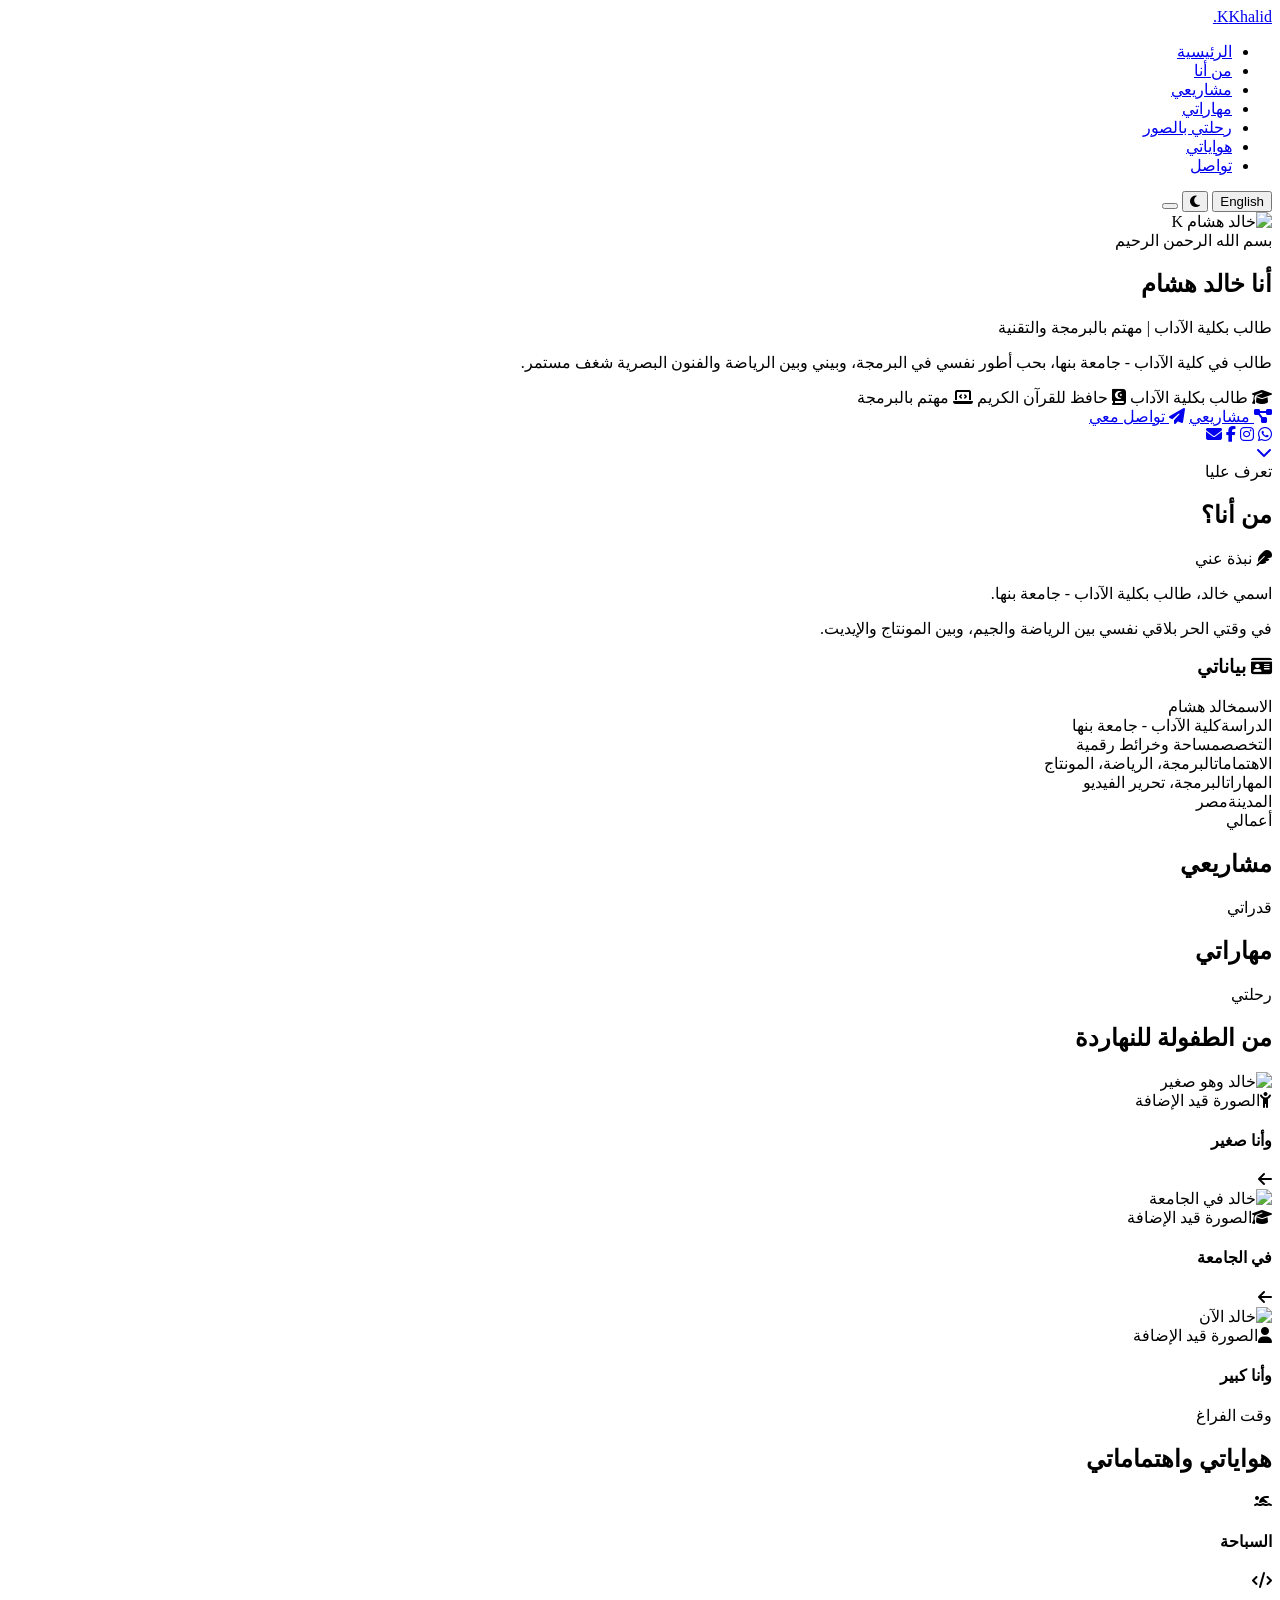
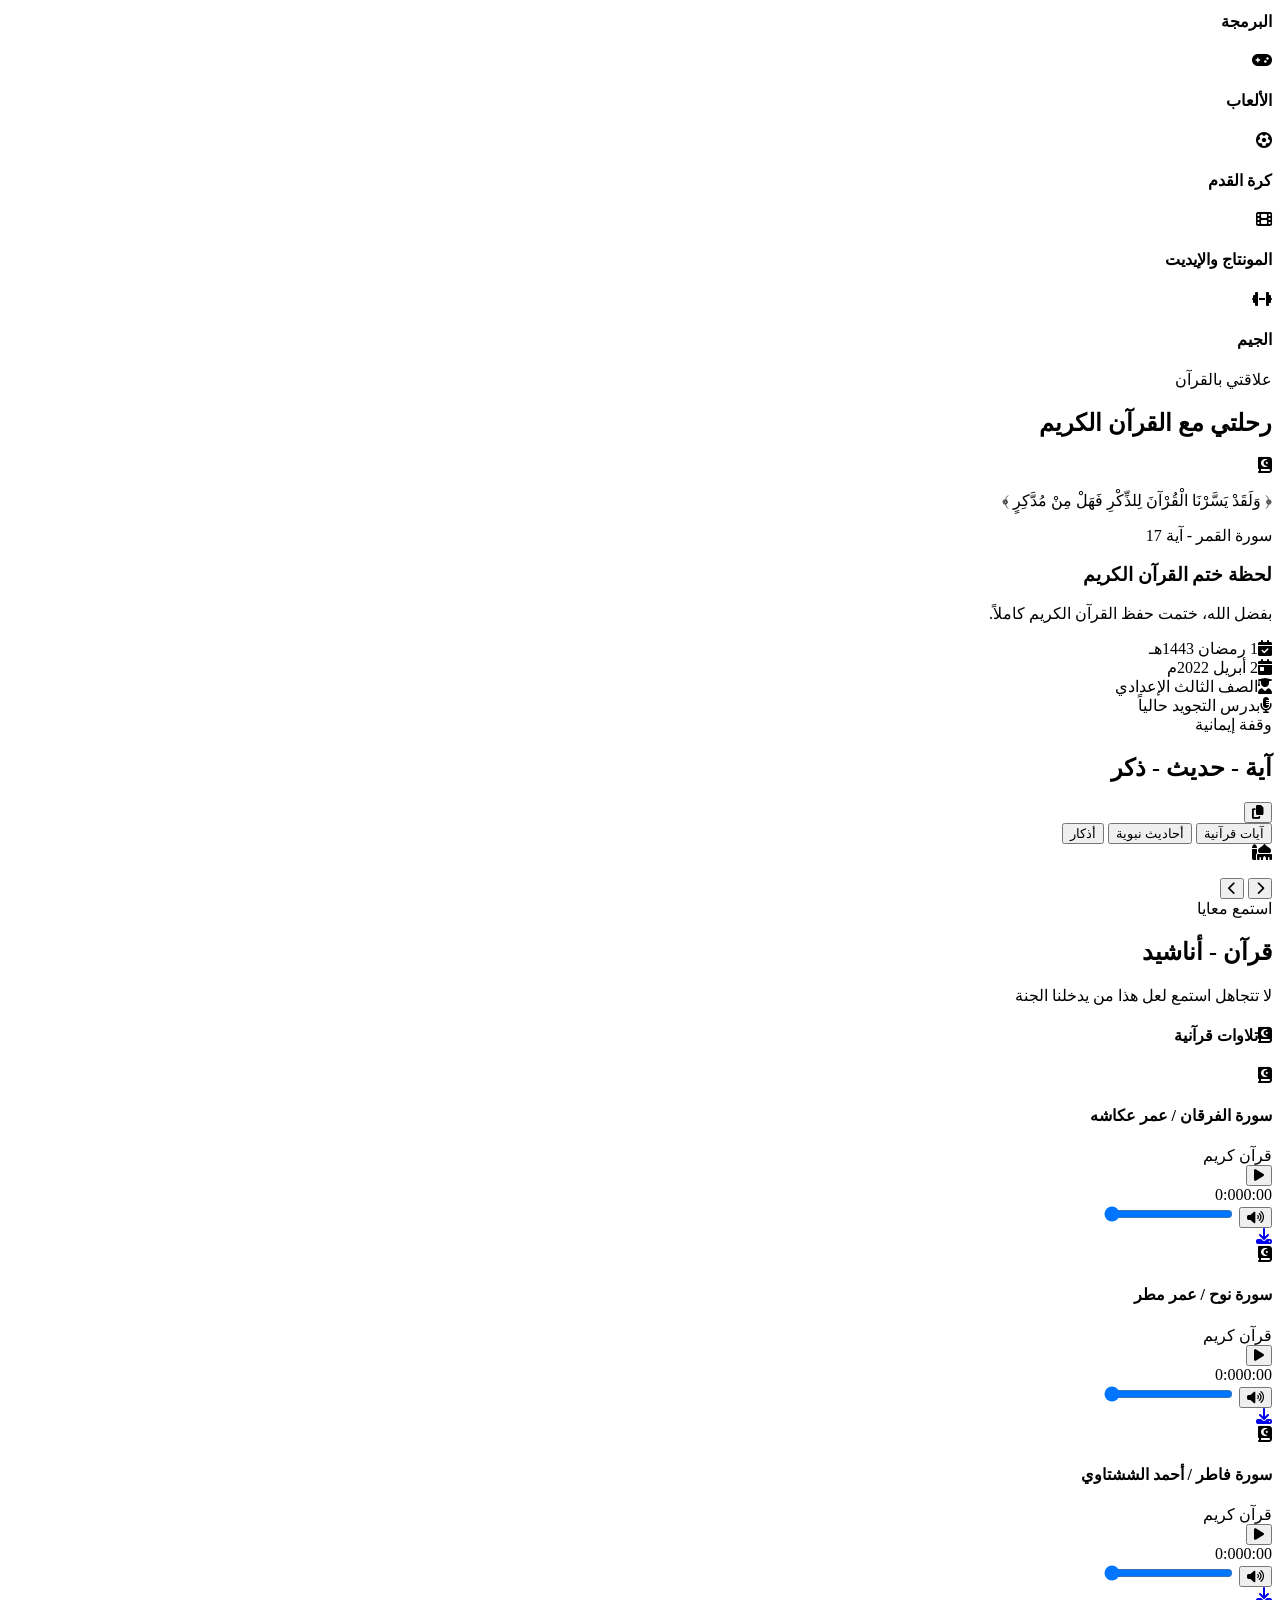
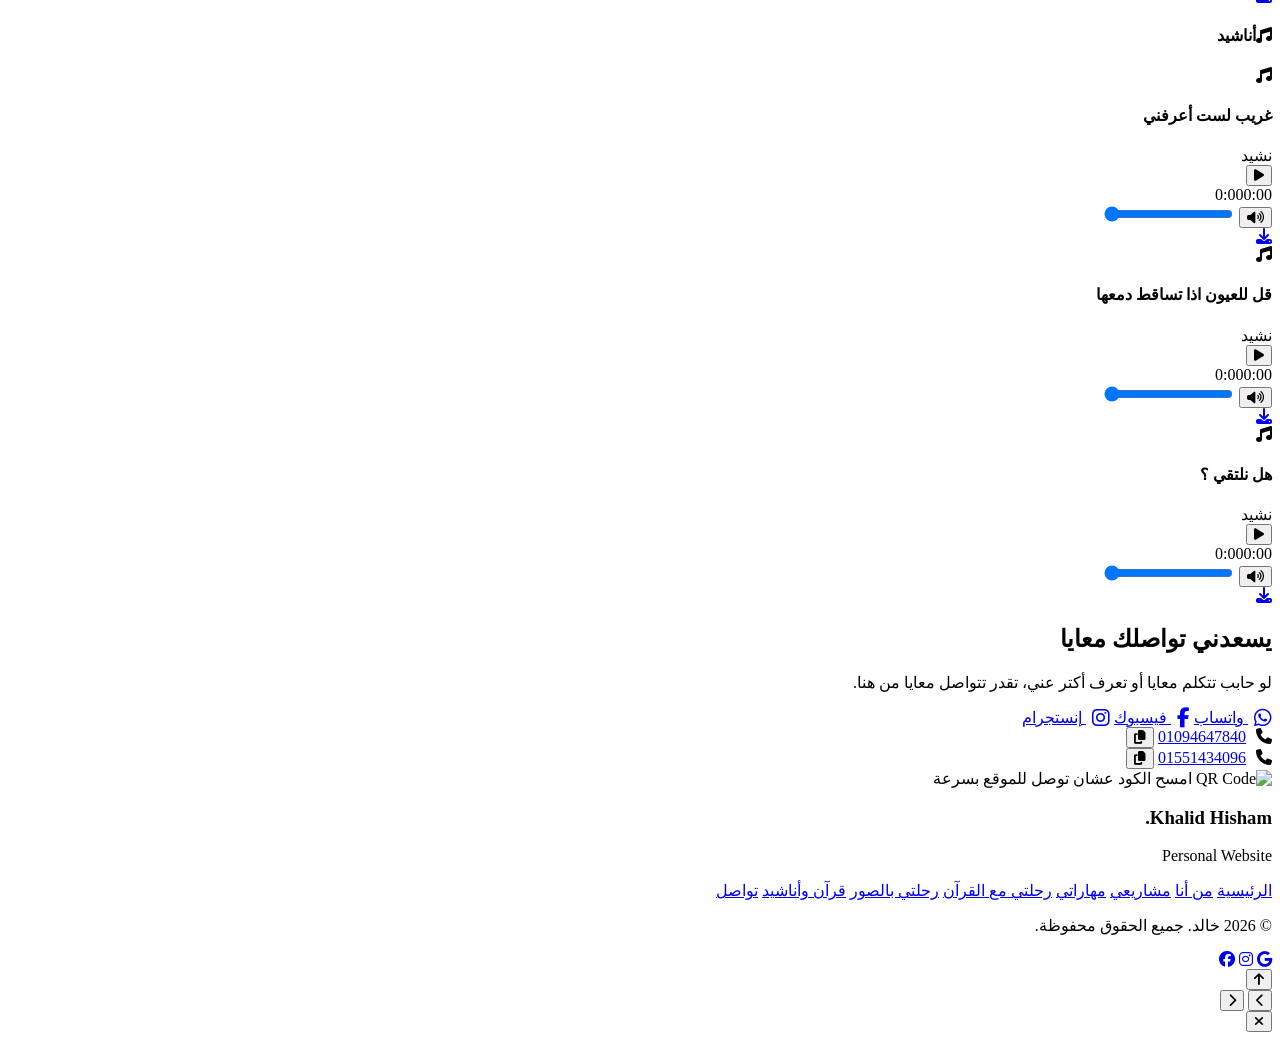
==== commit 9fab786a: "Add files via upload" ====
--- a/index.html
+++ b/index.html
@@ -1,9 +1,10 @@
 <!DOCTYPE html>
-<html lang="en" dir="ltr">
+<html lang="ar" dir="rtl">
 <head>
 <meta charset="UTF-8">
 <meta name="viewport" content="width=device-width, initial-scale=1.0">
 <meta name="description" content="الموقع الشخصي لخالد هشام - طالب كلية الآداب جامعة بنها، حافظ للقرآن الكريم">
+<meta name="theme-color" content="#0f172a">
 <title>خالد هشام | Khalid Hisham</title>
 
 <meta property="og:type" content="website">
@@ -16,379 +17,61 @@
 <meta name="twitter:description" content="الموقع الشخصي لخالد هشام - طالب كلية الآداب جامعة بنها، حافظ للقرآن الكريم">
 <meta name="twitter:image" content="https://khalid-1-1.github.io/khalid-hisham/images/khalid-avatar.jpg">
 
-<link rel="icon" type="image/jpeg" href="images/khalid-avatar.jpg">
+<link rel="canonical" href="https://khalid-1-1.github.io/khalid-hisham/">
+<link rel="icon" type="image/png" sizes="32x32" href="images/favicon-32.png">
+<link rel="icon" type="image/png" sizes="192x192" href="images/favicon-192.png">
+<link rel="apple-touch-icon" sizes="180x180" href="images/favicon-180.png">
+
+<script type="application/ld+json">
+{
+  "@context": "https://schema.org",
+  "@type": "Person",
+  "name": "Khalid Hisham",
+  "alternateName": "خالد هشام",
+  "url": "https://khalid-1-1.github.io/khalid-hisham/",
+  "image": "https://khalid-1-1.github.io/khalid-hisham/images/khalid-avatar.jpg",
+  "jobTitle": "Student",
+  "affiliation": {
+    "@type": "CollegeOrUniversity",
+    "name": "Benha University - Faculty of Arts"
+  },
+  "knowsAbout": ["HTML", "CSS", "JavaScript", "Git", "GitHub", "GIS", "Digital Mapping"],
+  "sameAs": [
+    "https://www.facebook.com/Jhulio.900",
+    "https://instagram.com/khalid_gaballah"
+  ]
+}
+</script>
 
 <link rel="preconnect" href="https://fonts.googleapis.com">
 <link rel="preconnect" href="https://fonts.gstatic.com" crossorigin>
 <link href="https://fonts.googleapis.com/css2?family=Cairo:wght@300;400;600;700;900&family=Amiri+Quran&family=Aref+Ruqaa:wght@400;700&display=swap" rel="stylesheet">
 <link rel="stylesheet" href="https://cdnjs.cloudflare.com/ajax/libs/font-awesome/6.4.0/css/all.min.css">
 
-<style>
-:root {
-    --primary-color: #10b981;
-    --primary-glow: rgba(16, 185, 129, 0.15);
-    --gold: #d4af37;
-    --gold-glow: rgba(212, 175, 55, 0.18);
-
-    --bg-dark: #0f172a;
-    --card-dark: #1e293b;
-    --text-dark: #f8fafc;
-    --text-muted-dark: #94a3b8;
-    --border-dark: #334155;
-
-    --bg-light: #f8fafc;
-    --card-light: #ffffff;
-    --text-light: #0f172a;
-    --text-muted-light: #64748b;
-    --border-light: #e2e8f0;
-
-    --transition-fast: 0.3s ease;
-    --transition-smooth: 0.5s cubic-bezier(0.4, 0, 0.2, 1);
-
-    --body-bg: var(--bg-dark);
-    --card-bg: var(--card-dark);
-    --text-color: var(--text-dark);
-    --text-muted: var(--text-muted-dark);
-    --border-color: var(--border-dark);
-    --nav-bg: rgba(15, 23, 42, 0.7);
-}
-
-body.light-theme {
-    --body-bg: var(--bg-light);
-    --card-bg: var(--card-light);
-    --text-color: var(--text-light);
-    --text-muted: var(--text-muted-light);
-    --border-color: var(--border-light);
-    --nav-bg: rgba(248, 250, 252, 0.7);
-}
-
-* { margin: 0; padding: 0; box-sizing: border-box; font-family: 'Cairo', sans-serif; }
-html { scroll-behavior: smooth; }
-body { background-color: var(--body-bg); color: var(--text-color); transition: background-color var(--transition-fast), color var(--transition-fast); overflow-x: hidden; }
-ul { list-style: none; }
-a { text-decoration: none; color: inherit; }
-.container { width: 90%; max-width: 1200px; margin: 0 auto; }
-.section-padding { padding: 100px 0; }
-
-.text-gradient { background: linear-gradient(135deg, var(--primary-color), #34d399); -webkit-background-clip: text; -webkit-text-fill-color: transparent; }
-.text-gold-gradient { background: linear-gradient(135deg, var(--gold), #f4e2a1); -webkit-background-clip: text; -webkit-text-fill-color: transparent; }
-
-.section-header { text-align: center; margin-bottom: 60px; }
-.section-header .subtitle { color: var(--primary-color); font-weight: 700; font-size: 0.9rem; text-transform: uppercase; letter-spacing: 1px; display: block; margin-bottom: 10px; }
-.section-header h2 { font-size: 2.2rem; font-weight: 700; }
-.section-header .line { width: 60px; height: 4px; background-color: var(--primary-color); margin: 15px auto 0; border-radius: 2px; }
-
-.btn { display: inline-flex; align-items: center; gap: 10px; padding: 12px 28px; font-weight: 600; border-radius: 8px; transition: var(--transition-fast); cursor: pointer; border: none; font-family: 'Cairo', sans-serif; font-size: 1rem; }
-.btn-primary { background-color: var(--primary-color); color: #ffffff; box-shadow: 0 4px 14px var(--primary-glow); }
-.btn-primary:hover { transform: translateY(-3px); box-shadow: 0 6px 20px rgba(16, 185, 129, 0.3); }
-.btn-secondary { border: 1px solid var(--border-color); background-color: transparent; color: var(--text-color); }
-.btn-secondary:hover { background-color: var(--card-bg); transform: translateY(-3px); }
-
-/* Navbar */
-.navbar { position: fixed; top: 0; left: 0; width: 100%; z-index: 1000; transition: var(--transition-fast); border-bottom: 1px solid transparent; }
-.navbar.sticky { background-color: var(--nav-bg); backdrop-filter: blur(12px); -webkit-backdrop-filter: blur(12px); border-bottom: 1px solid var(--border-color); box-shadow: 0 4px 30px rgba(0,0,0,0.03); }
-.nav-container { display: flex; justify-content: space-between; align-items: center; height: 80px; width: 90%; max-width: 1200px; margin: 0 auto; }
-.nav-logo { font-size: 1.6rem; font-weight: 900; letter-spacing: 1px; }
-.nav-logo span { color: var(--primary-color); }
-.nav-menu { display: flex; gap: 30px; }
-.nav-link { font-weight: 600; font-size: 0.95rem; color: var(--text-muted); transition: var(--transition-fast); position: relative; padding: 5px 0; }
-.nav-link:hover, .nav-link.active { color: var(--text-color); }
-.nav-link::after { content: ''; position: absolute; bottom: 0; right: 0; width: 0; height: 2px; background-color: var(--primary-color); transition: var(--transition-fast); }
-.nav-link:hover::after, .nav-link.active::after { width: 100%; }
-.nav-actions { display: flex; align-items: center; gap: 15px; }
-#theme-toggle { background: none; border: none; color: var(--text-color); font-size: 1.2rem; cursor: pointer; }
-#lang-toggle { background: none; border: 1px solid var(--border-color); border-radius: 20px; padding: 6px 14px; color: var(--text-color); font-size: 0.85rem; font-weight: 700; cursor: pointer; font-family: 'Cairo', sans-serif; transition: var(--transition-fast); }
-#lang-toggle:hover { border-color: var(--primary-color); color: var(--primary-color); }
-.mobile-menu-btn { display: none; flex-direction: column; gap: 5px; background: none; border: none; cursor: pointer; }
-.mobile-menu-btn .bar { width: 25px; height: 2px; background-color: var(--text-color); transition: var(--transition-fast); }
-
-/* Reveal */
-.reveal { opacity: 0; transform: translateY(30px); transition: opacity 0.7s ease, transform 0.7s ease; }
-.reveal.active { opacity: 1; transform: translateY(0); }
-
-/* Hero */
-.hero-section { min-height: 100vh; display: flex; align-items: center; position: relative; padding-top: 100px; overflow: hidden; }
-.hero-bg-glow { position: absolute; top: -10%; left: 50%; transform: translateX(-50%); width: 700px; height: 700px; background: radial-gradient(circle, var(--primary-glow) 0%, transparent 70%); pointer-events: none; z-index: 0; }
-.hero-container { position: relative; z-index: 1; display: flex; flex-direction: column; align-items: center; text-align: center; gap: 25px; }
-.hero-avatar { width: 130px; height: 130px; border-radius: 50%; display: flex; align-items: center; justify-content: center; font-size: 3rem; font-weight: 900; background: linear-gradient(135deg, var(--primary-color), #059669); color: #fff; box-shadow: 0 10px 40px var(--primary-glow); border: 4px solid var(--card-bg); }
-.hero-eyebrow { color: var(--primary-color); font-weight: 700; letter-spacing: 2px; font-size: 0.9rem; text-transform: uppercase; }
-.hero-container h1 { font-size: 3.4rem; font-weight: 900; line-height: 1.2; }
-.hero-container .tagline { color: var(--text-muted); font-size: 1.15rem; max-width: 600px; line-height: 1.9; }
-.hero-meta { display: flex; flex-wrap: wrap; justify-content: center; gap: 15px; margin-top: 10px; }
-.hero-meta .meta-pill { display: flex; align-items: center; gap: 8px; padding: 10px 18px; border-radius: 30px; background-color: var(--card-bg); border: 1px solid var(--border-color); font-size: 0.9rem; font-weight: 600; }
-.hero-meta .meta-pill i { color: var(--primary-color); }
-.hero-actions { display: flex; gap: 15px; margin-top: 15px; flex-wrap: wrap; justify-content: center; }
-.scroll-indicator { position: absolute; bottom: 30px; left: 50%; transform: translateX(-50%); color: var(--text-muted); font-size: 1.5rem; animation: bounce 2s infinite; }
-@keyframes bounce { 0%,100% { transform: translate(-50%, 0); } 50% { transform: translate(-50%, -10px); } }
-
-/* About */
-.about-grid { display: grid; grid-template-columns: 1fr 1fr; gap: 50px; align-items: center; }
-.about-card { background-color: var(--card-bg); border: 1px solid var(--border-color); border-radius: 16px; padding: 35px; }
-.about-card h3 { font-size: 1.3rem; margin-bottom: 20px; display: flex; align-items: center; gap: 10px; }
-.about-card h3 i { color: var(--primary-color); }
-.info-row { display: flex; justify-content: space-between; padding: 14px 0; border-bottom: 1px solid var(--border-color); font-size: 0.98rem; }
-.info-row:last-child { border-bottom: none; }
-.info-row span:first-child { color: var(--text-muted); font-weight: 600; }
-.info-row span:last-child { font-weight: 700; }
-.about-text p { color: var(--text-muted); line-height: 2; font-size: 1.05rem; margin-bottom: 20px; }
-.about-text .highlight { color: var(--text-color); font-weight: 700; }
-
-/* Hobbies */
-.hobbies-grid { display: grid; grid-template-columns: repeat(3, 1fr); gap: 25px; }
-.hobby-card { background-color: var(--card-bg); border: 1px solid var(--border-color); border-radius: 16px; padding: 35px 25px; text-align: center; transition: var(--transition-smooth); }
-.hobby-card:hover { transform: translateY(-8px); border-color: var(--primary-color); box-shadow: 0 15px 30px rgba(0,0,0,0.15); }
-.hobby-icon { width: 65px; height: 65px; border-radius: 14px; background: var(--primary-glow); color: var(--primary-color); display: flex; align-items: center; justify-content: center; font-size: 1.6rem; margin: 0 auto 20px; }
-.hobby-card h4 { font-size: 1.1rem; font-weight: 700; }
-
-/* Faith / Religious section - signature element */
-.faith-section { position: relative; }
-.faith-section::before {
-    content: '';
-    position: absolute; inset: 0;
-    background:
-        radial-gradient(circle at 15% 20%, var(--gold-glow) 0%, transparent 45%),
-        radial-gradient(circle at 85% 80%, var(--primary-glow) 0%, transparent 45%);
-    pointer-events: none;
-}
-.faith-card {
-    position: relative; z-index: 1;
-    max-width: 780px; margin: 0 auto;
-    background: var(--card-bg);
-    border: 1px solid var(--border-color);
-    border-radius: 22px;
-    padding: 50px 40px;
-    text-align: center;
-    overflow: hidden;
-}
-.faith-card::before, .faith-card::after {
-    content: '';
-    position: absolute;
-    width: 90px; height: 90px;
-    border: 2px solid var(--gold);
-    opacity: 0.5;
-}
-.faith-card::before { top: 14px; right: 14px; border-left: none; border-bottom: none; border-radius: 0 16px 0 0; }
-.faith-card::after { bottom: 14px; left: 14px; border-right: none; border-top: none; border-radius: 0 0 0 16px; }
-.faith-tabs { display: flex; justify-content: center; gap: 10px; margin-bottom: 35px; flex-wrap: wrap; }
-.faith-tab { padding: 10px 22px; border-radius: 30px; border: 1px solid var(--border-color); background: transparent; color: var(--text-muted); font-weight: 700; cursor: pointer; transition: var(--transition-fast); font-family: 'Cairo', sans-serif; font-size: 0.9rem; }
-.faith-tab.active { background: var(--gold); color: #1a1400; border-color: var(--gold); }
-.faith-icon { font-size: 1.6rem; color: var(--gold); margin-bottom: 20px; }
-.faith-text { font-family: 'Amiri Quran', 'Aref Ruqaa', serif; font-size: 1.7rem; line-height: 2.4; color: var(--text-color); min-height: 140px; display: flex; align-items: center; justify-content: center; transition: opacity 0.4s ease; direction: rtl; }
-.faith-text.hadith, .faith-text.zekr { font-family: 'Aref Ruqaa', serif; font-size: 1.5rem; }
-.faith-source { color: var(--gold); font-weight: 700; margin-top: 20px; font-size: 0.95rem; }
-.faith-nav { display: flex; justify-content: center; gap: 20px; margin-top: 30px; }
-.faith-nav button { background: var(--body-bg); border: 1px solid var(--border-color); color: var(--text-color); width: 44px; height: 44px; border-radius: 50%; cursor: pointer; font-size: 1rem; transition: var(--transition-fast); }
-.faith-nav button:hover { border-color: var(--gold); color: var(--gold); }
-
-/* CTA */
-.cta-section { text-align: center; }
-.cta-container { max-width: 700px; margin: 0 auto; }
-.cta-container h2 { font-size: 2.2rem; margin-bottom: 20px; font-weight: 800; }
-.cta-container p { color: var(--text-muted); margin-bottom: 35px; font-size: 1.1rem; line-height: 1.9; }
-.btn-cta { background: linear-gradient(135deg, var(--primary-color), #059669); color: #fff; padding: 16px 40px; font-size: 1.05rem; box-shadow: 0 8px 25px var(--primary-glow); }
-.btn-cta:hover { transform: translateY(-4px); }
-
-/* Footer */
-.footer { padding: 40px 0; border-top: 1px solid var(--border-color); }
-.footer-content { display: flex; justify-content: space-between; align-items: center; flex-wrap: wrap; gap: 15px; }
-.copyright { color: var(--text-muted); font-size: 0.9rem; }
-.footer-socials { display: flex; gap: 18px; }
-.footer-socials a { color: var(--text-muted); font-size: 1.2rem; transition: var(--transition-fast); }
-.footer-socials a:hover { color: var(--primary-color); }
-
-@media (max-width: 900px) {
-    .nav-menu { position: fixed; top: 80px; right: -100%; width: 70%; height: calc(100vh - 80px); background-color: var(--card-bg); flex-direction: column; padding: 40px 30px; gap: 25px; transition: right var(--transition-smooth); }
-    .nav-menu.active { right: 0; }
-    .mobile-menu-btn { display: flex; }
-    .about-grid { grid-template-columns: 1fr; }
-    .hobbies-grid { grid-template-columns: repeat(2, 1fr); }
-    .hero-container h1 { font-size: 2.3rem; }
-    .faith-text { font-size: 1.3rem; }
-}
-@media (max-width: 500px) {
-    .hobbies-grid { grid-template-columns: 1fr 1fr; }
-}
-
-.contact-grid { display:flex; flex-wrap:wrap; justify-content:center; gap:15px; margin-top:30px; }
-.cbtn { display:flex; align-items:center; padding:12px 26px; border-radius:8px; font-weight:700; color:#fff; transition: var(--transition-fast); }
-.cbtn:hover { transform: translateY(-3px); }
-.cbtn-wa { background:#25d366; }
-.cbtn-fb { background:#1877f2; }
-.cbtn-ig { background: linear-gradient(135deg,#f58529,#dd2a7b,#8134af); }
-.phone-row { display:flex; justify-content:center; gap:25px; margin-top:25px; flex-wrap:wrap; }
-.phone-item { color: var(--text-muted); font-weight:600; }
-.phone-item a { color: var(--gold); }
-.copy-phone-btn { background: none; border: none; color: var(--text-muted); cursor: pointer; font-size: 0.85rem; margin-inline-start: 6px; vertical-align: middle; transition: var(--transition-fast); }
-.copy-phone-btn:hover { color: var(--primary-color); }
-
-/* Hero avatar photo support */
-.hero-avatar { position: relative; overflow: hidden; }
-.hero-avatar img { position: absolute; inset: 0; width: 100%; height: 100%; object-fit: cover; z-index: 2; }
-
-/* Gallery */
-.gallery-grid { display: grid; grid-template-columns: 1fr 1fr; gap: 30px; max-width: 620px; margin: 0 auto; }
-.photo-card { text-align: center; }
-.photo-frame { position: relative; width: 100%; aspect-ratio: 1; border-radius: 18px; overflow: hidden; border: 2px dashed var(--border-color); background: var(--card-bg); }
-.photo-frame img { width: 100%; height: 100%; object-fit: cover; display: block; }
-.photo-frame.no-image img { display: none; }
-.photo-placeholder { display: none; position: absolute; inset: 0; flex-direction: column; align-items: center; justify-content: center; gap: 10px; color: var(--text-muted); }
-.photo-frame.no-image .photo-placeholder { display: flex; }
-.photo-placeholder i { font-size: 2rem; color: var(--primary-color); }
-.photo-placeholder span { font-size: 0.85rem; padding: 0 15px; }
-.photo-card h4 { margin-top: 15px; font-size: 1.05rem; font-weight: 700; }
-
-/* Quran Journey */
-.quran-journey-card {
-    position: relative; z-index: 1;
-    max-width: 780px; margin: 0 auto;
-    background: var(--card-bg);
-    border: 1px solid var(--border-color);
-    border-radius: 22px;
-    padding: 45px 40px;
-    text-align: center;
-}
-.quran-journey-card .qj-icon { width: 70px; height: 70px; border-radius: 50%; background: var(--gold-glow); color: var(--gold); display: flex; align-items: center; justify-content: center; font-size: 1.8rem; margin: 0 auto 25px; }
-.quran-journey-card h3 { font-size: 1.4rem; font-weight: 800; margin-bottom: 15px; }
-.quran-journey-card p { color: var(--text-muted); line-height: 2; font-size: 1.05rem; margin-bottom: 25px; }
-.quran-journey-card .highlight { color: var(--text-color); font-weight: 700; }
-.qj-dates { display: flex; flex-wrap: wrap; justify-content: center; gap: 15px; }
-.qj-dates .meta-pill { background: var(--body-bg); }
-.qj-dates .meta-pill i { color: var(--gold); }
-
-/* Media / audio section */
-.media-group-title { font-size: 1.1rem; font-weight: 700; margin: 35px 0 20px; text-align: center; color: var(--text-color); }
-.media-group-title:first-child { margin-top: 0; }
-.media-group-title i { color: var(--gold); margin-inline-end: 8px; }
-.media-grid { display: grid; grid-template-columns: repeat(3, 1fr); gap: 22px; }
-.media-card { background-color: var(--card-bg); border: 1px solid var(--border-color); border-radius: 16px; padding: 24px 22px; text-align: start; transition: var(--transition-smooth); position: relative; }
-.media-card:hover { transform: translateY(-5px); border-color: var(--gold); box-shadow: 0 15px 30px rgba(0,0,0,0.15); }
-.media-icon { width: 52px; height: 52px; border-radius: 12px; background: var(--gold-glow); color: var(--gold); display: flex; align-items: center; justify-content: center; font-size: 1.25rem; flex-shrink: 0; transition: var(--transition-fast); }
-.media-card h4 { font-size: 0.98rem; font-weight: 700; margin-bottom: 6px; white-space: nowrap; overflow: hidden; text-overflow: ellipsis; }
-.media-tag { display: inline-block; font-size: 0.75rem; color: var(--text-muted); border: 1px solid var(--border-color); border-radius: 20px; padding: 3px 12px; }
-.media-note { text-align: center; color: var(--text-muted); font-size: 0.9rem; margin-bottom: 30px; }
-
-/* ============================================= */
-/* Custom Audio Player - Quran & Nasheeds Section */
-/* ============================================= */
-.media-card-header { display: flex; align-items: center; gap: 14px; }
-.media-card-info { flex: 1; min-width: 0; }
-
-.audio-player { display: flex; align-items: center; gap: 12px; margin-top: 18px; padding-top: 16px; border-top: 1px solid var(--border-color); flex-wrap: wrap; }
-.audio-play-btn { flex-shrink: 0; width: 42px; height: 42px; border-radius: 50%; border: none; cursor: pointer; background: linear-gradient(135deg, var(--primary-color), var(--gold)); color: #ffffff; display: flex; align-items: center; justify-content: center; font-size: 0.95rem; transition: var(--transition-fast); box-shadow: 0 4px 14px var(--primary-glow); }
-.audio-play-btn:hover { transform: scale(1.08); }
-.audio-play-btn i { pointer-events: none; }
-
-.audio-player-main { flex: 1 1 140px; min-width: 120px; display: flex; flex-direction: column; gap: 6px; }
-.audio-progress-bar { position: relative; width: 100%; height: 6px; background: var(--border-color); border-radius: 10px; cursor: pointer; }
-.audio-progress-fill { position: absolute; inset-inline-start: 0; top: 0; height: 100%; width: 0%; background: linear-gradient(90deg, var(--primary-color), var(--gold)); border-radius: 10px; transition: width 0.1s linear; }
-.audio-progress-handle { position: absolute; inset-inline-start: 0%; top: 50%; width: 12px; height: 12px; border-radius: 50%; background: #ffffff; border: 2px solid var(--gold); transform: translate(-50%, -50%); box-shadow: 0 2px 6px rgba(0,0,0,0.25); opacity: 0; transition: opacity var(--transition-fast); }
-.audio-progress-bar:hover .audio-progress-handle { opacity: 1; }
-.audio-time-row { display: flex; justify-content: space-between; font-size: 0.72rem; color: var(--text-muted); font-variant-numeric: tabular-nums; }
-
-.audio-volume-wrap { display: flex; align-items: center; gap: 6px; flex-shrink: 0; }
-.audio-mute-btn { background: none; border: none; color: var(--text-muted); cursor: pointer; font-size: 0.9rem; width: 22px; }
-.audio-mute-btn:hover { color: var(--primary-color); }
-.audio-volume-slider { width: 65px; accent-color: var(--primary-color); cursor: pointer; }
-
-/* Playing state - soft premium glow */
-.media-card.playing { border-color: var(--primary-color); box-shadow: 0 0 0 1px var(--primary-color), 0 12px 28px var(--primary-glow), 0 4px 18px var(--gold-glow); }
-.media-card.playing .media-icon { color: var(--primary-color); background: var(--primary-glow); }
-.media-card.playing .media-icon i { animation: audioIconPulse 1.4s ease-in-out infinite; }
-.media-card.playing .audio-play-btn { animation: audioBtnGlow 1.8s ease-in-out infinite; }
-@keyframes audioIconPulse { 0%, 100% { transform: scale(1); } 50% { transform: scale(1.12); } }
-@keyframes audioBtnGlow { 0%, 100% { box-shadow: 0 4px 14px var(--primary-glow); } 50% { box-shadow: 0 4px 20px var(--gold-glow); } }
-
-@media (max-width: 700px) {
-    .media-grid { grid-template-columns: 1fr 1fr; }
-}
-@media (max-width: 480px) {
-    .media-grid { grid-template-columns: 1fr; }
-    .audio-volume-slider { width: 50px; }
-}
-
-/* Focus visibility (accessibility) */
-a:focus-visible, button:focus-visible, input:focus-visible, [tabindex]:focus-visible {
-    outline: 2px solid var(--primary-color);
-    outline-offset: 3px;
-    border-radius: 4px;
-}
-.audio-progress-bar:focus-visible { outline: 2px solid var(--gold); outline-offset: 3px; }
-
-/* Audio player error state */
-.media-card.audio-error .audio-player { opacity: 0.75; }
-.audio-error-msg { display: none; align-items: center; gap: 8px; margin-top: 10px; padding-top: 12px; border-top: 1px solid var(--border-color); color: var(--text-muted); font-size: 0.82rem; }
-.media-card.audio-error .audio-error-msg { display: flex; }
-.media-card.audio-error .audio-error-msg i { color: var(--gold); }
-.media-card.audio-error .audio-play-btn { opacity: 0.6; cursor: not-allowed; }
-
-/* Media card premium touches */
-.media-card { position: relative; }
-.media-card::before {
-    content: '';
-    position: absolute; inset: 0;
-    border-radius: 16px;
-    padding: 1px;
-    background: linear-gradient(135deg, transparent 40%, var(--gold-glow));
-    -webkit-mask: linear-gradient(#fff 0 0) content-box, linear-gradient(#fff 0 0);
-    -webkit-mask-composite: xor;
-    mask-composite: exclude;
-    opacity: 0;
-    transition: var(--transition-fast);
-    pointer-events: none;
-}
-.media-card:hover::before, .media-card.playing::before { opacity: 1; }
-
-/* Scroll progress indicator */
-.scroll-progress-wrap { position: fixed; top: 0; left: 0; width: 100%; height: 3px; z-index: 1100; background: transparent; pointer-events: none; }
-.scroll-progress-bar { height: 100%; width: 0%; background: linear-gradient(90deg, var(--primary-color), var(--gold)); transition: width 0.1s linear; }
-
-/* Back to top button */
-.back-to-top { position: fixed; bottom: 26px; inset-inline-end: 26px; width: 46px; height: 46px; border-radius: 50%; background: var(--card-bg); border: 1px solid var(--border-color); color: var(--primary-color); display: flex; align-items: center; justify-content: center; font-size: 1.1rem; cursor: pointer; box-shadow: 0 8px 20px rgba(0,0,0,0.15); opacity: 0; visibility: hidden; transform: translateY(15px); transition: var(--transition-fast); z-index: 900; }
-.back-to-top.visible { opacity: 1; visibility: visible; transform: translateY(0); }
-.back-to-top:hover { border-color: var(--primary-color); transform: translateY(-4px); }
-
-/* Gallery enhancements */
-.photo-frame { cursor: pointer; transition: var(--transition-fast); }
-.photo-frame:not(.no-image):hover { transform: translateY(-4px); border-color: var(--primary-color); box-shadow: 0 15px 30px rgba(0,0,0,0.15); }
-.photo-frame:not(.no-image) img { transition: transform 0.5s ease; }
-.photo-frame:not(.no-image):hover img { transform: scale(1.06); }
-
-/* Lightbox */
-.lightbox-overlay { position: fixed; inset: 0; background: rgba(6, 10, 20, 0.9); display: flex; align-items: center; justify-content: center; z-index: 2000; opacity: 0; visibility: hidden; transition: opacity var(--transition-fast); padding: 30px; }
-.lightbox-overlay.active { opacity: 1; visibility: visible; }
-.lightbox-content { position: relative; max-width: 90vw; max-height: 85vh; }
-.lightbox-content img { max-width: 90vw; max-height: 85vh; border-radius: 12px; box-shadow: 0 20px 60px rgba(0,0,0,0.5); display: block; }
-.lightbox-close { position: absolute; top: -46px; inset-inline-end: 0; width: 38px; height: 38px; border-radius: 50%; background: var(--card-bg); border: 1px solid var(--border-color); color: var(--text-color); font-size: 1.1rem; cursor: pointer; display: flex; align-items: center; justify-content: center; }
-.lightbox-close:hover { color: var(--primary-color); border-color: var(--primary-color); }
-
-/* Quran journey - timeline */
-.qj-timeline { display: flex; flex-direction: column; gap: 0; margin-top: 30px; align-items: center; }
-.qj-timeline-item { display: flex; align-items: center; gap: 14px; padding: 14px 0; position: relative; width: 100%; max-width: 420px; }
-.qj-timeline-item .qj-dot { flex-shrink: 0; width: 34px; height: 34px; border-radius: 50%; background: var(--gold-glow); color: var(--gold); display: flex; align-items: center; justify-content: center; font-size: 0.85rem; }
-.qj-timeline-item:not(:last-child)::after { content: ''; position: absolute; inset-inline-start: 17px; top: 48px; width: 1px; height: calc(100% - 8px); background: var(--border-color); }
-.qj-timeline-item span.qj-label { font-weight: 600; font-size: 0.95rem; }
-
-/* Faith copy button + toast */
-.faith-copy-btn { position: absolute; top: 18px; inset-inline-start: 18px; background: none; border: 1px solid var(--border-color); color: var(--text-muted); width: 36px; height: 36px; border-radius: 50%; cursor: pointer; font-size: 0.85rem; transition: var(--transition-fast); z-index: 2; }
-.faith-copy-btn:hover { color: var(--gold); border-color: var(--gold); }
-.toast { position: fixed; bottom: 30px; left: 50%; transform: translate(-50%, 20px); background: var(--card-bg); border: 1px solid var(--border-color); color: var(--text-color); padding: 12px 24px; border-radius: 30px; font-weight: 600; font-size: 0.9rem; opacity: 0; visibility: hidden; transition: var(--transition-fast); z-index: 2100; box-shadow: 0 10px 30px rgba(0,0,0,0.2); }
-.toast.visible { opacity: 1; visibility: visible; transform: translate(-50%, 0); }
-
-@media (max-width: 500px) {
-    .back-to-top { bottom: 18px; inset-inline-end: 18px; width: 42px; height: 42px; }
-    .lightbox-close { top: -44px; }
-}
-/* Image loading skeleton */
-@keyframes skeletonShimmer { 0% { background-position: -200% 0; } 100% { background-position: 200% 0; } }
-.photo-frame.img-loading, .hero-avatar.img-loading {
-    background: linear-gradient(90deg, var(--card-bg) 25%, var(--border-color) 50%, var(--card-bg) 75%);
-    background-size: 200% 100%;
-    animation: skeletonShimmer 1.4s ease-in-out infinite;
-}
-.photo-frame img, .hero-avatar img { opacity: 0; transition: opacity 0.4s ease; }
-.photo-frame img.img-loaded, .hero-avatar img.img-loaded { opacity: 1; }
-
-</style>
+<link rel="stylesheet" href="css/theme.css">
+<link rel="stylesheet" href="css/style.css">
+<link rel="stylesheet" href="css/responsive.css">
+
+<!-- Necessary exception: sets dir/lang and the saved dark/light theme
+     before first paint, so a returning visitor never sees a flash of the
+     wrong language, direction, or theme. The timeout is a safety net: if
+     js/language.js ever fails to load (bad MIME type on some host, network
+     hiccup...), the page still becomes visible instead of staying blank
+     forever. -->
+<script>
+(function () {
+    var lang = localStorage.getItem('khalid-lang') || 'ar';
+    var isEn = lang === 'en';
+    document.documentElement.setAttribute('lang', isEn ? 'en' : 'ar');
+    document.documentElement.setAttribute('dir', isEn ? 'ltr' : 'rtl');
+    if ((localStorage.getItem('khalid-theme') || 'dark') === 'light') {
+        document.documentElement.classList.add('light-theme');
+    }
+    setTimeout(function () {
+        document.body && document.body.classList.add('i18n-ready');
+    }, 1200);
+})();
+</script>
 </head>
 <body>
 
@@ -396,48 +79,57 @@
 
 <nav class="navbar">
     <div class="nav-container">
-        <a href="#home" class="nav-logo">Khalid<span>.</span></a>
-        <ul class="nav-menu">
+        <a href="#home" class="nav-logo"><span class="nav-logo-mark">K</span>Khalid<span class="dot">.</span></a>
+        <ul class="nav-menu" id="nav-menu-list">
             <li><a href="#home" class="nav-link active" data-i18n="nav_home">الرئيسية</a></li>
             <li><a href="#about" class="nav-link" data-i18n="nav_about">من أنا</a></li>
-            <li><a href="#gallery" class="nav-link" data-i18n="nav_gallery">الصور</a></li>
+            <li><a href="#projects" class="nav-link" data-i18n="nav_projects">مشاريعي</a></li>
+            <li><a href="#skills" class="nav-link" data-i18n="nav_skills">مهاراتي</a></li>
+            <li><a href="#gallery" class="nav-link" data-i18n="nav_gallery">رحلتي بالصور</a></li>
             <li><a href="#hobbies" class="nav-link" data-i18n="nav_hobbies">هواياتي</a></li>
-            <li><a href="#quran-journey" class="nav-link" data-i18n="nav_quran">رحلتي مع القرآن</a></li>
-            <li><a href="#faith" class="nav-link" data-i18n="nav_faith">وقفة إيمانية</a></li>
-            <li><a href="#media" class="nav-link" data-i18n="nav_media">قرآن وأناشيد</a></li>
             <li><a href="#contact" class="nav-link" data-i18n="nav_contact">تواصل</a></li>
         </ul>
         <div class="nav-actions">
-            <button id="lang-toggle" aria-label="تغيير اللغة">English</button>
-            <button id="theme-toggle" aria-label="تبديل الوضع"><i class="fas fa-moon"></i></button>
-            <button class="mobile-menu-btn" id="mobile-menu" aria-label="القائمة">
+            <button id="lang-toggle" data-i18n-aria="aria_lang_toggle" aria-label="تغيير اللغة">English</button>
+            <button id="theme-toggle" data-i18n-aria="aria_theme_toggle" aria-label="تبديل الوضع الليلي/النهاري"><i class="fas fa-moon" aria-hidden="true"></i></button>
+            <button class="mobile-menu-btn" id="mobile-menu" data-i18n-aria="aria_mobile_menu" aria-label="فتح القائمة" aria-expanded="false" aria-controls="nav-menu-list">
                 <span class="bar"></span><span class="bar"></span><span class="bar"></span>
             </button>
         </div>
     </div>
+    <div class="nav-overlay" id="nav-overlay"></div>
 </nav>
 
 <section id="home" class="hero-section">
     <div class="hero-bg-glow"></div>
     <div class="container hero-container">
-        <div class="hero-avatar reveal img-loading">
-            <img src="images/khalid-avatar.jpg" alt="خالد" onerror="this.style.display='none'; this.closest('.hero-avatar').classList.remove('img-loading')" onload="this.classList.add('img-loaded'); this.closest('.hero-avatar').classList.remove('img-loading')">
-            <span>K</span>
+        <div class="hero-avatar-wrap reveal">
+            <div class="hero-avatar">
+                <img src="images/khalid-avatar.jpg" alt="خالد هشام" fetchpriority="high" decoding="async">
+                <span>K</span>
+            </div>
         </div>
         <span class="hero-eyebrow reveal" data-i18n="hero_eyebrow">بسم الله الرحمن الرحيم</span>
         <h1 class="reveal" data-i18n-html="hero_title">أنا <span class="text-gradient">خالد هشام</span></h1>
+        <p class="hero-role reveal" data-i18n-html="hero_role">طالب بكلية الآداب <span class="sep">|</span> مهتم بالبرمجة والتقنية</p>
         <p class="tagline reveal" data-i18n="hero_tagline">طالب في كلية الآداب - جامعة بنها، بحب أطور نفسي في البرمجة، وبيني وبين الرياضة والفنون البصرية شغف مستمر.</p>
         <div class="hero-meta reveal">
-            <span class="meta-pill"><i class="fas fa-birthday-cake"></i> <span data-i18n="meta_age">19 سنة</span></span>
-            <span class="meta-pill"><i class="fas fa-graduation-cap"></i> <span data-i18n="meta_college">كلية الآداب - جامعة بنها</span></span>
-            <span class="meta-pill"><i class="fas fa-map-marker-alt"></i> <span data-i18n="meta_country">مصر</span></span>
+            <span class="meta-pill"><i class="fas fa-graduation-cap" aria-hidden="true"></i> <span data-i18n="meta_college_short">طالب بكلية الآداب</span></span>
+            <span class="meta-pill"><i class="fas fa-book-quran" aria-hidden="true"></i> <span data-i18n="meta_hafez">حافظ للقرآن الكريم</span></span>
+            <span class="meta-pill"><i class="fas fa-laptop-code" aria-hidden="true"></i> <span data-i18n="meta_tech">مهتم بالبرمجة</span></span>
         </div>
         <div class="hero-actions reveal">
-            <a href="#about" class="btn btn-primary"><i class="fas fa-user"></i> <span data-i18n="hero_btn_about">تعرف عليا أكتر</span></a>
-            <a href="#faith" class="btn btn-secondary"><i class="fas fa-moon"></i> <span data-i18n="hero_btn_faith">وقفة إيمانية</span></a>
-        </div>
-    </div>
-    <a href="#about" class="scroll-indicator"><i class="fas fa-chevron-down"></i></a>
+            <a href="#projects" class="btn btn-primary"><i class="fas fa-diagram-project" aria-hidden="true"></i> <span data-i18n="hero_btn_projects">مشاريعي</span></a>
+            <a href="#contact" class="btn btn-secondary"><i class="fas fa-paper-plane" aria-hidden="true"></i> <span data-i18n="hero_btn_contact">تواصل معي</span></a>
+        </div>
+        <div class="hero-socials reveal">
+            <a href="https://wa.me/201094647840" target="_blank" rel="noopener" aria-label="WhatsApp"><i class="fa-brands fa-whatsapp" aria-hidden="true"></i></a>
+            <a href="https://instagram.com/khalid_gaballah" target="_blank" rel="noopener" aria-label="Instagram"><i class="fa-brands fa-instagram" aria-hidden="true"></i></a>
+            <a href="https://www.facebook.com/Jhulio.900" target="_blank" rel="noopener" aria-label="Facebook"><i class="fa-brands fa-facebook-f" aria-hidden="true"></i></a>
+            <a href="mailto:khalidhishamali@gmail.com" aria-label="Gmail"><i class="fas fa-envelope" aria-hidden="true"></i></a>
+        </div>
+    </div>
+    <a href="#about" class="scroll-indicator" aria-label="Scroll down"><i class="fas fa-chevron-down" aria-hidden="true"></i></a>
 </section>
 
 <section id="about" class="about-section section-padding">
@@ -449,45 +141,93 @@
         </div>
         <div class="about-grid">
             <div class="about-text reveal">
-                <p data-i18n-html="about_p1">اسمي <span class="highlight">خالد</span>، عندي <span class="highlight">19 سنة</span>، اتولدت يوم السبت الموافق <span class="highlight">22 أبريل 2007م</span>، الموافق تقريباً <span class="highlight">5 جمادى الآخرة 1428هـ</span>.</p>
-                <p data-i18n-html="about_p2">حالياً بدرس في <span class="highlight">كلية الآداب - جامعة بنها</span>، دخلت الكلية سنة 2025 ولسه في <span class="highlight">الفرقة الثانية</span>. بحب أطور نفسي باستمرار، سواء في مجال دراستي أو في المهارات التقنية اللي بحبها زي البرمجة.</p>
+                <span class="about-kicker"><i class="fas fa-feather" aria-hidden="true"></i> <span data-i18n="about_kicker">نبذة عني</span></span>
+                <p data-i18n-html="about_p1">اسمي <span class="highlight">خالد</span>، طالب بكلية الآداب - جامعة بنها.</p>
+                <p data-i18n-html="about_p2">في وقتي الحر بلاقي نفسي بين الرياضة والجيم، وبين المونتاج والإيديت.</p>
             </div>
             <div class="about-card reveal">
-                <h3><i class="fas fa-id-card"></i> <span data-i18n="about_card_title">بياناتي</span></h3>
-                <div class="info-row"><span data-i18n="info_name">الاسم</span><span data-i18n="info_name_val">خالد هشام علي جاب الله</span></div>
-                <div class="info-row"><span data-i18n="info_age">السن</span><span data-i18n="info_age_val">19 سنة</span></div>
-                <div class="info-row"><span data-i18n="info_dob">تاريخ الميلاد</span><span>22 / 4 / 2007</span></div>
-                <div class="info-row"><span data-i18n="info_hijri">الميلاد الهجري</span><span data-i18n="info_hijri_val">5 جمادى الآخرة 1428هـ</span></div>
-                <div class="info-row"><span data-i18n="info_college">الكلية</span><span data-i18n="info_college_val">الآداب - جامعة بنها</span></div>
-                <div class="info-row"><span data-i18n="info_year">الفرقة</span><span data-i18n="info_year_val">الثانية</span></div>
-            </div>
-        </div>
-    </div>
-</section>
-
+                <h3><i class="fas fa-id-card" aria-hidden="true"></i> <span data-i18n="about_card_title">بياناتي</span></h3>
+                <div class="info-row"><span data-i18n="info_name">الاسم</span><span data-i18n="info_name_val">خالد هشام</span></div>
+                <div class="info-row"><span data-i18n="info_study">الدراسة</span><span data-i18n="info_study_val">كلية الآداب - جامعة بنها</span></div>
+                <div class="info-row"><span data-i18n="info_major">التخصص</span><span data-i18n="info_major_val">مساحة وخرائط رقمية</span></div>
+                <div class="info-row"><span data-i18n="info_interests">الاهتمامات</span><span data-i18n="info_interests_val">البرمجة، الرياضة، المونتاج</span></div>
+                <div class="info-row"><span data-i18n="info_skills">المهارات</span><span data-i18n="info_skills_val">البرمجة، تحرير الفيديو</span></div>
+                <div class="info-row"><span data-i18n="info_city">المدينة</span><span data-i18n="info_city_val">مصر</span></div>
+            </div>
+        </div>
+    </div>
+</section>
+
+<!-- Projects: dedicated section, rendered from data/projects.js via js/projects.js.
+     Placeholder projects only (marked "coming soon") — no invented projects. -->
+<section id="projects" class="projects-section section-padding">
+    <div class="container">
+        <div class="section-header reveal">
+            <span class="subtitle" data-i18n="projects_subtitle">أعمالي</span>
+            <h2 data-i18n="projects_title">مشاريعي</h2>
+            <div class="line"></div>
+        </div>
+        <div class="projects-grid" aria-live="polite"></div>
+    </div>
+</section>
+
+<!-- Skills: dedicated section, rendered from data/skills.js via js/projects.js. -->
+<section id="skills" class="skills-section section-padding">
+    <div class="container">
+        <div class="section-header reveal">
+            <span class="subtitle" data-i18n="skills_subtitle">قدراتي</span>
+            <h2 data-i18n="skills_title">مهاراتي</h2>
+            <div class="line"></div>
+        </div>
+        <div class="skills-grid" aria-live="polite"></div>
+    </div>
+</section>
+
+<!-- Personal journey: three photos only (young -> university -> now), replacing the
+     old multi-group gallery. The "Memories & Events" group has been removed entirely
+     per the redesign brief, along with its images, styles, scripts and translation keys. -->
 <section id="gallery" class="gallery-section section-padding">
     <div class="container">
         <div class="section-header reveal">
-            <span class="subtitle" data-i18n="gallery_subtitle">صوري</span>
+            <span class="subtitle" data-i18n="gallery_subtitle">رحلتي</span>
             <h2 data-i18n="gallery_title">من الطفولة للنهاردة</h2>
             <div class="line"></div>
         </div>
-        <div class="gallery-grid">
-            <div class="photo-card reveal">
-    <img src="images/young-khaled.jpg" alt="صغير وهو خالد" 
-         style="width:100%; aspect-ratio:1; object-fit:cover; border-radius:18px;">
-    <h4 data-i18n="gallery_young">وأنا صغير</h4>
-</div>
-            <div class="photo-card reveal">
-    <img src="images/now-khaled.jpg" alt="دلوقتي خالد" 
-         style="width:100%; aspect-ratio:1; object-fit:cover; border-radius:18px;">
-    <h4 data-i18n="gallery_now">دلوقتي</h4>
-</div>
-        </div>
-    </div>
-</section>
-
-<section id="hobbies" class="hobbies-section section-padding">
+        <div class="journey-grid">
+            <div class="journey-item reveal">
+                <div class="journey-frame">
+                    <img src="images/young-khaled.jpg" alt="خالد وهو صغير" loading="lazy" decoding="async">
+                    <div class="journey-placeholder"><i class="fas fa-child-reaching" aria-hidden="true"></i><span data-i18n="gallery_no_photo">الصورة قيد الإضافة</span></div>
+                </div>
+                <h4 data-i18n="gallery_young">وأنا صغير</h4>
+            </div>
+            <i class="fas fa-arrow-left journey-arrow" aria-hidden="true"></i>
+            <div class="journey-item reveal">
+                <div class="journey-frame">
+                    <img src="images/university-khaled.jpg" alt="خالد في الجامعة" loading="lazy" decoding="async">
+                    <div class="journey-placeholder"><i class="fas fa-graduation-cap" aria-hidden="true"></i><span data-i18n="gallery_no_photo">الصورة قيد الإضافة</span></div>
+                </div>
+                <h4 data-i18n="gallery_university">في الجامعة</h4>
+            </div>
+            <i class="fas fa-arrow-left journey-arrow" aria-hidden="true"></i>
+            <div class="journey-item reveal">
+                <div class="journey-frame">
+                    <img src="images/old-khaled.jpg" alt="خالد الآن" loading="lazy" decoding="async">
+                    <div class="journey-placeholder"><i class="fas fa-user" aria-hidden="true"></i><span data-i18n="gallery_no_photo">الصورة قيد الإضافة</span></div>
+                </div>
+                <h4 data-i18n="gallery_old">وأنا كبير</h4>
+            </div>
+        </div>
+    </div>
+</section>
+
+<!-- ============================================================
+     Personal content: Hobbies, Quran Journey, Faith, Media.
+     Deliberately quieter than Projects/Skills (see .personal-section
+     in style.css) so it reads as "who Khalid is" rather than
+     competing with the professional sections as a second main act.
+     ============================================================ -->
+<section id="hobbies" class="hobbies-section personal-section section-padding">
     <div class="container">
         <div class="section-header reveal">
             <span class="subtitle" data-i18n="hobbies_subtitle">وقت الفراغ</span>
@@ -495,35 +235,17 @@
             <div class="line"></div>
         </div>
         <div class="hobbies-grid">
-            <div class="hobby-card reveal">
-                <div class="hobby-icon"><i class="fas fa-swimmer"></i></div>
-                <h4 data-i18n="hobby_swim">السباحة</h4>
-            </div>
-            <div class="hobby-card reveal">
-                <div class="hobby-icon"><i class="fas fa-code"></i></div>
-                <h4 data-i18n="hobby_code">البرمجة</h4>
-            </div>
-            <div class="hobby-card reveal">
-                <div class="hobby-icon"><i class="fas fa-gamepad"></i></div>
-                <h4 data-i18n="hobby_games">الألعاب</h4>
-            </div>
-            <div class="hobby-card reveal">
-                <div class="hobby-icon"><i class="fas fa-futbol"></i></div>
-                <h4 data-i18n="hobby_football">كرة القدم</h4>
-            </div>
-            <div class="hobby-card reveal">
-                <div class="hobby-icon"><i class="fas fa-film"></i></div>
-                <h4 data-i18n="hobby_edit">المونتاج والإيديت</h4>
-            </div>
-            <div class="hobby-card reveal">
-                <div class="hobby-icon"><i class="fas fa-dumbbell"></i></div>
-                <h4 data-i18n="hobby_gym">الجيم</h4>
-            </div>
-        </div>
-    </div>
-</section>
-
-<section id="quran-journey" class="quran-journey-section section-padding">
+            <div class="hobby-card reveal"><div class="hobby-icon"><i class="fas fa-swimmer" aria-hidden="true"></i></div><h4 data-i18n="hobby_swim">السباحة</h4></div>
+            <div class="hobby-card reveal"><div class="hobby-icon"><i class="fas fa-code" aria-hidden="true"></i></div><h4 data-i18n="hobby_code">البرمجة</h4></div>
+            <div class="hobby-card reveal"><div class="hobby-icon"><i class="fas fa-gamepad" aria-hidden="true"></i></div><h4 data-i18n="hobby_games">الألعاب</h4></div>
+            <div class="hobby-card reveal"><div class="hobby-icon"><i class="fas fa-futbol" aria-hidden="true"></i></div><h4 data-i18n="hobby_football">كرة القدم</h4></div>
+            <div class="hobby-card reveal"><div class="hobby-icon"><i class="fas fa-film" aria-hidden="true"></i></div><h4 data-i18n="hobby_edit">المونتاج والإيديت</h4></div>
+            <div class="hobby-card reveal"><div class="hobby-icon"><i class="fas fa-dumbbell" aria-hidden="true"></i></div><h4 data-i18n="hobby_gym">الجيم</h4></div>
+        </div>
+    </div>
+</section>
+
+<section id="quran-journey" class="quran-journey-section personal-section section-padding">
     <div class="container">
         <div class="section-header reveal">
             <span class="subtitle" data-i18n="qj_subtitle">علاقتي بالقرآن</span>
@@ -531,9 +253,12 @@
             <div class="line"></div>
         </div>
         <div class="quran-journey-card reveal">
-            <div class="qj-icon"><i class="fas fa-book-quran"></i></div>
+            <div class="qj-icon"><i class="fas fa-book-quran" aria-hidden="true"></i></div>
+            <p class="qj-verse" data-i18n="qj_verse">﴿ وَلَقَدْ يَسَّرْنَا الْقُرْآنَ لِلذِّكْرِ فَهَلْ مِنْ مُدَّكِرٍ ﴾</p>
+            <span class="qj-verse-source" data-i18n="qj_verse_source">سورة القمر - آية 17</span>
+            <div class="qj-divider"></div>
             <h3 data-i18n="qj_headline">لحظة ختم القرآن الكريم</h3>
-            <p data-i18n-html="qj_text">بفضل الله، ختمت حفظ القرآن الكريم كاملاً في <span class="highlight">أول يوم من رمضان 1443هـ</span>، الموافق <span class="highlight">2 أبريل 2022م</span>، وكان عمري وقتها <span class="highlight">14 سنة</span> وأنا في <span class="highlight">الصف الثالث الإعدادي</span>. وحالياً بدرس أحكام التجويد استعداداً للحصول على الإجازة.</p>
+            <p data-i18n-html="qj_text">بفضل الله، ختمت حفظ القرآن الكريم كاملاً.</p>
             <div class="qj-dates qj-timeline">
                 <div class="qj-timeline-item"><span class="qj-dot"><i class="fas fa-calendar-check" aria-hidden="true"></i></span><span class="qj-label" data-i18n="qj_hijri">1 رمضان 1443هـ</span></div>
                 <div class="qj-timeline-item"><span class="qj-dot"><i class="fas fa-calendar-day" aria-hidden="true"></i></span><span class="qj-label" data-i18n="qj_gregorian">2 أبريل 2022م</span></div>
@@ -544,7 +269,7 @@
     </div>
 </section>
 
-<section id="faith" class="faith-section section-padding">
+<section id="faith" class="faith-section personal-section section-padding">
     <div class="container">
         <div class="section-header reveal">
             <span class="subtitle" data-i18n="faith_subtitle">وقفة إيمانية</span>
@@ -558,18 +283,18 @@
                 <button class="faith-tab" data-type="hadith" data-i18n="tab_hadith">أحاديث نبوية</button>
                 <button class="faith-tab" data-type="zekr" data-i18n="tab_zekr">أذكار</button>
             </div>
-            <div class="faith-icon"><i class="fas fa-mosque"></i></div>
+            <div class="faith-icon"><i class="fas fa-mosque" aria-hidden="true"></i></div>
             <p class="faith-text" id="faith-text"></p>
             <p class="faith-source" id="faith-source"></p>
             <div class="faith-nav">
-                <button id="faith-prev" aria-label="السابق"><i class="fas fa-chevron-right"></i></button>
-                <button id="faith-next" aria-label="التالي"><i class="fas fa-chevron-left"></i></button>
-            </div>
-        </div>
-    </div>
-</section>
-
-<section id="media" class="media-section section-padding">
+                <button id="faith-prev" aria-label="السابق"><i class="fas fa-chevron-right" aria-hidden="true"></i></button>
+                <button id="faith-next" aria-label="التالي"><i class="fas fa-chevron-left" aria-hidden="true"></i></button>
+            </div>
+        </div>
+    </div>
+</section>
+
+<section id="media" class="media-section personal-section section-padding">
     <div class="container">
         <div class="section-header reveal">
             <span class="subtitle" data-i18n="media_subtitle">استمع معايا</span>
@@ -578,38 +303,33 @@
         </div>
         <p class="media-note reveal" data-i18n="media_note">لا تتجاهل استمع لعل هذا من يدخلنا الجنة</p>
 
-        <h4 class="media-group-title reveal"><i class="fas fa-book-quran"></i><span data-i18n="media_quran_group">تلاوات قرآنية</span></h4>
+        <h4 class="media-group-title reveal"><i class="fas fa-book-quran" aria-hidden="true"></i><span data-i18n="media_quran_group">تلاوات قرآنية</span></h4>
         <div class="media-grid">
             <div class="media-card audio-card reveal">
                 <div class="media-card-header">
-                    <div class="media-icon"><i class="fas fa-book-quran"></i></div>
+                    <div class="media-icon"><i class="fas fa-book-quran" aria-hidden="true"></i></div>
                     <div class="media-card-info">
-                        <h4 data-i18n="media_placeholder1">سورة  / عمر عكاشه</h4>
+                        <h4 data-i18n="media_placeholder1">سورة الفرقان / عمر عكاشه</h4>
                         <span class="media-tag" data-i18n="media_tag_quran">قرآن كريم</span>
                     </div>
                 </div>
                 <audio class="audio-source" src="audio/quran1.mp3" preload="metadata"></audio>
                 <div class="audio-player">
-                    <button class="audio-play-btn" type="button" aria-label="Play"><i class="fas fa-play"></i></button>
+                    <button class="audio-play-btn" type="button" aria-label="Play"><i class="fas fa-play" aria-hidden="true"></i></button>
                     <div class="audio-player-main">
-                        <div class="audio-progress-bar">
-                            <div class="audio-progress-fill"></div>
-                            <div class="audio-progress-handle"></div>
-                        </div>
-                        <div class="audio-time-row">
-                            <span class="audio-current-time">0:00</span>
-                            <span class="audio-duration">0:00</span>
-                        </div>
+                        <div class="audio-progress-bar"><div class="audio-progress-fill"></div><div class="audio-progress-handle"></div></div>
+                        <div class="audio-time-row"><span class="audio-current-time">0:00</span><span class="audio-duration">0:00</span></div>
                     </div>
                     <div class="audio-volume-wrap">
-                        <button class="audio-mute-btn" type="button" aria-label="Mute"><i class="fas fa-volume-up"></i></button>
+                        <button class="audio-mute-btn" type="button" aria-label="Mute"><i class="fas fa-volume-up" aria-hidden="true"></i></button>
                         <input type="range" class="audio-volume-slider" min="0" max="1" step="0.01" value="1" aria-label="Volume">
                     </div>
+                    <a class="audio-download-btn" href="audio/quran1.mp3" download aria-label="Download" title="Download"><i class="fas fa-download" aria-hidden="true"></i></a>
                 </div>
             </div>
             <div class="media-card audio-card reveal">
                 <div class="media-card-header">
-                    <div class="media-icon"><i class="fas fa-book-quran"></i></div>
+                    <div class="media-icon"><i class="fas fa-book-quran" aria-hidden="true"></i></div>
                     <div class="media-card-info">
                         <h4 data-i18n="media_placeholder2">سورة نوح / عمر مطر</h4>
                         <span class="media-tag" data-i18n="media_tag_quran">قرآن كريم</span>
@@ -617,57 +337,47 @@
                 </div>
                 <audio class="audio-source" src="audio/quran2.mp3" preload="metadata"></audio>
                 <div class="audio-player">
-                    <button class="audio-play-btn" type="button" aria-label="Play"><i class="fas fa-play"></i></button>
+                    <button class="audio-play-btn" type="button" aria-label="Play"><i class="fas fa-play" aria-hidden="true"></i></button>
                     <div class="audio-player-main">
-                        <div class="audio-progress-bar">
-                            <div class="audio-progress-fill"></div>
-                            <div class="audio-progress-handle"></div>
-                        </div>
-                        <div class="audio-time-row">
-                            <span class="audio-current-time">0:00</span>
-                            <span class="audio-duration">0:00</span>
-                        </div>
+                        <div class="audio-progress-bar"><div class="audio-progress-fill"></div><div class="audio-progress-handle"></div></div>
+                        <div class="audio-time-row"><span class="audio-current-time">0:00</span><span class="audio-duration">0:00</span></div>
                     </div>
                     <div class="audio-volume-wrap">
-                        <button class="audio-mute-btn" type="button" aria-label="Mute"><i class="fas fa-volume-up"></i></button>
+                        <button class="audio-mute-btn" type="button" aria-label="Mute"><i class="fas fa-volume-up" aria-hidden="true"></i></button>
                         <input type="range" class="audio-volume-slider" min="0" max="1" step="0.01" value="1" aria-label="Volume">
                     </div>
+                    <a class="audio-download-btn" href="audio/quran2.mp3" download aria-label="Download" title="Download"><i class="fas fa-download" aria-hidden="true"></i></a>
                 </div>
             </div>
             <div class="media-card audio-card reveal">
                 <div class="media-card-header">
-                    <div class="media-icon"><i class="fas fa-book-quran"></i></div>
+                    <div class="media-icon"><i class="fas fa-book-quran" aria-hidden="true"></i></div>
                     <div class="media-card-info">
-                        <h4 data-i18n="media_placeholder3">سورة  / أحمد الششتاوى</h4>
+                        <h4 data-i18n="media_placeholder3">سورة فاطر / أحمد الششتاوي</h4>
                         <span class="media-tag" data-i18n="media_tag_quran">قرآن كريم</span>
                     </div>
                 </div>
                 <audio class="audio-source" src="audio/quran3.mp3" preload="metadata"></audio>
                 <div class="audio-player">
-                    <button class="audio-play-btn" type="button" aria-label="Play"><i class="fas fa-play"></i></button>
+                    <button class="audio-play-btn" type="button" aria-label="Play"><i class="fas fa-play" aria-hidden="true"></i></button>
                     <div class="audio-player-main">
-                        <div class="audio-progress-bar">
-                            <div class="audio-progress-fill"></div>
-                            <div class="audio-progress-handle"></div>
-                        </div>
-                        <div class="audio-time-row">
-                            <span class="audio-current-time">0:00</span>
-                            <span class="audio-duration">0:00</span>
-                        </div>
+                        <div class="audio-progress-bar"><div class="audio-progress-fill"></div><div class="audio-progress-handle"></div></div>
+                        <div class="audio-time-row"><span class="audio-current-time">0:00</span><span class="audio-duration">0:00</span></div>
                     </div>
                     <div class="audio-volume-wrap">
-                        <button class="audio-mute-btn" type="button" aria-label="Mute"><i class="fas fa-volume-up"></i></button>
+                        <button class="audio-mute-btn" type="button" aria-label="Mute"><i class="fas fa-volume-up" aria-hidden="true"></i></button>
                         <input type="range" class="audio-volume-slider" min="0" max="1" step="0.01" value="1" aria-label="Volume">
                     </div>
-                </div>
-            </div>
-        </div>
-
-        <h4 class="media-group-title reveal"><i class="fas fa-music"></i><span data-i18n="media_nasheed_group">أناشيد</span></h4>
+                    <a class="audio-download-btn" href="audio/quran3.mp3" download aria-label="Download" title="Download"><i class="fas fa-download" aria-hidden="true"></i></a>
+                </div>
+            </div>
+        </div>
+
+        <h4 class="media-group-title reveal"><i class="fas fa-music" aria-hidden="true"></i><span data-i18n="media_nasheed_group">أناشيد</span></h4>
         <div class="media-grid">
             <div class="media-card audio-card reveal">
                 <div class="media-card-header">
-                    <div class="media-icon"><i class="fas fa-music"></i></div>
+                    <div class="media-icon"><i class="fas fa-music" aria-hidden="true"></i></div>
                     <div class="media-card-info">
                         <h4 data-i18n="media_placeholder4">غريب لست أعرفني</h4>
                         <span class="media-tag" data-i18n="media_tag_nasheed">نشيد</span>
@@ -675,26 +385,21 @@
                 </div>
                 <audio class="audio-source" src="audio/nashid1.mp3" preload="metadata"></audio>
                 <div class="audio-player">
-                    <button class="audio-play-btn" type="button" aria-label="Play"><i class="fas fa-play"></i></button>
+                    <button class="audio-play-btn" type="button" aria-label="Play"><i class="fas fa-play" aria-hidden="true"></i></button>
                     <div class="audio-player-main">
-                        <div class="audio-progress-bar">
-                            <div class="audio-progress-fill"></div>
-                            <div class="audio-progress-handle"></div>
-                        </div>
-                        <div class="audio-time-row">
-                            <span class="audio-current-time">0:00</span>
-                            <span class="audio-duration">0:00</span>
-                        </div>
+                        <div class="audio-progress-bar"><div class="audio-progress-fill"></div><div class="audio-progress-handle"></div></div>
+                        <div class="audio-time-row"><span class="audio-current-time">0:00</span><span class="audio-duration">0:00</span></div>
                     </div>
                     <div class="audio-volume-wrap">
-                        <button class="audio-mute-btn" type="button" aria-label="Mute"><i class="fas fa-volume-up"></i></button>
+                        <button class="audio-mute-btn" type="button" aria-label="Mute"><i class="fas fa-volume-up" aria-hidden="true"></i></button>
                         <input type="range" class="audio-volume-slider" min="0" max="1" step="0.01" value="1" aria-label="Volume">
                     </div>
+                    <a class="audio-download-btn" href="audio/nashid1.mp3" download aria-label="Download" title="Download"><i class="fas fa-download" aria-hidden="true"></i></a>
                 </div>
             </div>
             <div class="media-card audio-card reveal">
                 <div class="media-card-header">
-                    <div class="media-icon"><i class="fas fa-music"></i></div>
+                    <div class="media-icon"><i class="fas fa-music" aria-hidden="true"></i></div>
                     <div class="media-card-info">
                         <h4 data-i18n="media_placeholder5">قل للعيون اذا تساقط دمعها</h4>
                         <span class="media-tag" data-i18n="media_tag_nasheed">نشيد</span>
@@ -702,26 +407,21 @@
                 </div>
                 <audio class="audio-source" src="audio/nashid2.mp3" preload="metadata"></audio>
                 <div class="audio-player">
-                    <button class="audio-play-btn" type="button" aria-label="Play"><i class="fas fa-play"></i></button>
+                    <button class="audio-play-btn" type="button" aria-label="Play"><i class="fas fa-play" aria-hidden="true"></i></button>
                     <div class="audio-player-main">
-                        <div class="audio-progress-bar">
-                            <div class="audio-progress-fill"></div>
-                            <div class="audio-progress-handle"></div>
-                        </div>
-                        <div class="audio-time-row">
-                            <span class="audio-current-time">0:00</span>
-                            <span class="audio-duration">0:00</span>
-                        </div>
+                        <div class="audio-progress-bar"><div class="audio-progress-fill"></div><div class="audio-progress-handle"></div></div>
+                        <div class="audio-time-row"><span class="audio-current-time">0:00</span><span class="audio-duration">0:00</span></div>
                     </div>
                     <div class="audio-volume-wrap">
-                        <button class="audio-mute-btn" type="button" aria-label="Mute"><i class="fas fa-volume-up"></i></button>
+                        <button class="audio-mute-btn" type="button" aria-label="Mute"><i class="fas fa-volume-up" aria-hidden="true"></i></button>
                         <input type="range" class="audio-volume-slider" min="0" max="1" step="0.01" value="1" aria-label="Volume">
                     </div>
+                    <a class="audio-download-btn" href="audio/nashid2.mp3" download aria-label="Download" title="Download"><i class="fas fa-download" aria-hidden="true"></i></a>
                 </div>
             </div>
             <div class="media-card audio-card reveal">
                 <div class="media-card-header">
-                    <div class="media-icon"><i class="fas fa-music"></i></div>
+                    <div class="media-icon"><i class="fas fa-music" aria-hidden="true"></i></div>
                     <div class="media-card-info">
                         <h4 data-i18n="media_placeholder6">هل نلتقي ؟</h4>
                         <span class="media-tag" data-i18n="media_tag_nasheed">نشيد</span>
@@ -729,21 +429,16 @@
                 </div>
                 <audio class="audio-source" src="audio/nashidd3.mp3" preload="metadata"></audio>
                 <div class="audio-player">
-                    <button class="audio-play-btn" type="button" aria-label="Play"><i class="fas fa-play"></i></button>
+                    <button class="audio-play-btn" type="button" aria-label="Play"><i class="fas fa-play" aria-hidden="true"></i></button>
                     <div class="audio-player-main">
-                        <div class="audio-progress-bar">
-                            <div class="audio-progress-fill"></div>
-                            <div class="audio-progress-handle"></div>
-                        </div>
-                        <div class="audio-time-row">
-                            <span class="audio-current-time">0:00</span>
-                            <span class="audio-duration">0:00</span>
-                        </div>
+                        <div class="audio-progress-bar"><div class="audio-progress-fill"></div><div class="audio-progress-handle"></div></div>
+                        <div class="audio-time-row"><span class="audio-current-time">0:00</span><span class="audio-duration">0:00</span></div>
                     </div>
                     <div class="audio-volume-wrap">
-                        <button class="audio-mute-btn" type="button" aria-label="Mute"><i class="fas fa-volume-up"></i></button>
+                        <button class="audio-mute-btn" type="button" aria-label="Mute"><i class="fas fa-volume-up" aria-hidden="true"></i></button>
                         <input type="range" class="audio-volume-slider" min="0" max="1" step="0.01" value="1" aria-label="Volume">
                     </div>
+                    <a class="audio-download-btn" href="audio/nashidd3.mp3" download aria-label="Download" title="Download"><i class="fas fa-download" aria-hidden="true"></i></a>
                 </div>
             </div>
         </div>
@@ -755,34 +450,57 @@
         <h2 data-i18n="contact_title">يسعدني تواصلك معايا</h2>
         <p data-i18n="contact_p">لو حابب تتكلم معايا أو تعرف أكتر عني، تقدر تتواصل معايا من هنا.</p>
         <div class="contact-grid">
-            <a href="https://wa.me/@khalid_hisham?text=السلام+عليكم" target="_blank" class="cbtn cbtn-wa"><i class="fa-brands fa-whatsapp fa-lg" style="margin-left:6px;"></i> <span data-i18n="contact_wa">واتساب</span></a>
-            <a href="https://www.facebook.com/Jhulio.900" target="_blank" class="cbtn cbtn-fb"><i class="fa-brands fa-facebook-f fa-lg" style="margin-left:6px;"></i> <span data-i18n="contact_fb">فيسبوك</span></a>
-            <a href="https://instagram.com/khalid_gaballah" target="_blank" class="cbtn cbtn-ig"><i class="fa-brands fa-instagram fa-lg" style="margin-left:6px;"></i> <span data-i18n="contact_ig">إنستجرام</span></a>
+            <a href="https://wa.me/201094647840?text=السلام+عليكم" target="_blank" rel="noopener" class="cbtn cbtn-wa"><i class="fa-brands fa-whatsapp fa-lg" aria-hidden="true" style="margin-left:6px;"></i> <span data-i18n="contact_wa">واتساب</span></a>
+            <a href="https://www.facebook.com/Jhulio.900" target="_blank" rel="noopener" class="cbtn cbtn-fb"><i class="fa-brands fa-facebook-f fa-lg" aria-hidden="true" style="margin-left:6px;"></i> <span data-i18n="contact_fb">فيسبوك</span></a>
+            <a href="https://instagram.com/khalid_gaballah" target="_blank" rel="noopener" class="cbtn cbtn-ig"><i class="fa-brands fa-instagram fa-lg" aria-hidden="true" style="margin-left:6px;"></i> <span data-i18n="contact_ig">إنستجرام</span></a>
         </div>
         <div class="phone-row">
-            <div class="phone-item"><i class="fa-solid fa-phone" style="color:var(--gold);margin-left:6px;"></i> <a href="tel:+201094647840">01094647840</a> <button class="copy-phone-btn" type="button" data-phone="01094647840" aria-label="Copy phone number"><i class="fas fa-copy" aria-hidden="true"></i></button></div>
-            <div class="phone-item"><i class="fa-solid fa-phone" style="color:var(--gold);margin-left:6px;"></i> <a href="tel:+201551434096">01551434096</a> <button class="copy-phone-btn" type="button" data-phone="01551434096" aria-label="Copy phone number"><i class="fas fa-copy" aria-hidden="true"></i></button></div>
+            <div class="phone-item"><i class="fa-solid fa-phone" aria-hidden="true" style="color:var(--gold);margin-left:6px;"></i> <a href="tel:+201094647840">01094647840</a> <button class="copy-phone-btn" type="button" data-phone="01094647840" aria-label="Copy phone number"><i class="fas fa-copy" aria-hidden="true"></i></button></div>
+            <div class="phone-item"><i class="fa-solid fa-phone" aria-hidden="true" style="color:var(--gold);margin-left:6px;"></i> <a href="tel:+201551434096">01551434096</a> <button class="copy-phone-btn" type="button" data-phone="01551434096" aria-label="Copy phone number"><i class="fas fa-copy" aria-hidden="true"></i></button></div>
+        </div>
+        <div class="qr-box reveal">
+            <img src="https://api.qrserver.com/v1/create-qr-code/?size=160x160&data=https%3A%2F%2Fkhalid-1-1.github.io%2Fkhalid-hisham%2F" alt="QR Code" width="130" height="130" loading="lazy" decoding="async">
+            <span data-i18n="qr_note">امسح الكود عشان توصل للموقع بسرعة</span>
         </div>
     </div>
 </section>
 
 <footer class="footer">
     <div class="container footer-content">
-        <p class="copyright" data-i18n="footer_copy">© 2026 خالد. جميع الحقوق محفوظة.</p>
-        <div class="footer-socials">
-            <a href="mailto:khalidhishamali@gmail.com" aria-label="Gmail"><i class="fab fa-google"></i></a>
-            <a href="https://instagram.com/khalid_gaballah" aria-label="Instagram"><i class="fab fa-instagram"></i></a>
-            <a href="https://www.facebook.com/Jhulio.900" aria-label="Facebook"><i class="fab fa-facebook"></i></a>
+        <div class="footer-brand">
+            <h3>Khalid Hisham<span class="dot">.</span></h3>
+            <p data-i18n="footer_tagline">Personal Website</p>
+        </div>
+        <nav class="footer-links" aria-label="Footer navigation">
+            <a href="#home" data-i18n="nav_home">الرئيسية</a>
+            <a href="#about" data-i18n="nav_about">من أنا</a>
+            <a href="#projects" data-i18n="nav_projects">مشاريعي</a>
+            <a href="#skills" data-i18n="nav_skills">مهاراتي</a>
+            <a href="#quran-journey" data-i18n="nav_quran">رحلتي مع القرآن</a>
+            <a href="#gallery" data-i18n="nav_gallery">رحلتي بالصور</a>
+            <a href="#media" data-i18n="nav_media">قرآن وأناشيد</a>
+            <a href="#contact" data-i18n="nav_contact">تواصل</a>
+        </nav>
+        <div class="footer-bottom">
+            <p class="copyright" data-i18n="footer_copy">© 2026 خالد. جميع الحقوق محفوظة.</p>
+            <div class="footer-socials">
+                <a href="mailto:khalidhishamali@gmail.com" aria-label="Gmail"><i class="fab fa-google" aria-hidden="true"></i></a>
+                <a href="https://instagram.com/khalid_gaballah" aria-label="Instagram"><i class="fab fa-instagram" aria-hidden="true"></i></a>
+                <a href="https://www.facebook.com/Jhulio.900" aria-label="Facebook"><i class="fab fa-facebook" aria-hidden="true"></i></a>
+            </div>
         </div>
     </div>
 </footer>
 
-<button class="back-to-top" id="back-to-top" type="button" aria-label="Back to top" data-i18n-aria="back_to_top">
+<button class="back-to-top" id="back-to-top" type="button" data-i18n-aria="back_to_top" aria-label="Back to top">
     <i class="fas fa-arrow-up" aria-hidden="true"></i>
 </button>
 
 <div class="lightbox-overlay" id="lightbox-overlay" role="dialog" aria-modal="true" aria-label="Image preview" tabindex="-1">
+    <button class="lightbox-nav lightbox-prev" id="lightbox-prev" type="button" aria-label="Previous"><i class="fas fa-chevron-left" aria-hidden="true"></i></button>
+    <button class="lightbox-nav lightbox-next" id="lightbox-next" type="button" aria-label="Next"><i class="fas fa-chevron-right" aria-hidden="true"></i></button>
     <div class="lightbox-content">
+        <span class="lightbox-counter" id="lightbox-counter"></span>
         <button class="lightbox-close" id="lightbox-close" type="button" aria-label="Close">
             <i class="fas fa-times" aria-hidden="true"></i>
         </button>
@@ -792,540 +510,12 @@
 
 <div class="toast" id="toast" role="status" aria-live="polite"></div>
 
-<script>
-document.addEventListener('DOMContentLoaded', () => {
-
-    // Theme toggle
-    const themeToggle = document.getElementById('theme-toggle');
-    const themeIcon = themeToggle.querySelector('i');
-    let currentTheme = localStorage.getItem('khalid-theme') || 'dark';
-    if (currentTheme === 'light') {
-        document.body.classList.add('light-theme');
-        themeIcon.className = 'fas fa-sun';
-    } else {
-        document.body.classList.remove('light-theme');
-        themeIcon.className = 'fas fa-moon';
-    }
-    themeToggle.addEventListener('click', () => {
-        document.body.classList.toggle('light-theme');
-        if (document.body.classList.contains('light-theme')) {
-            themeIcon.className = 'fas fa-sun';
-            localStorage.setItem('khalid-theme', 'light');
-        } else {
-            themeIcon.className = 'fas fa-moon';
-            localStorage.setItem('khalid-theme', 'dark');
-        }
-    });
-
-    // Mobile menu
-    const mobileMenu = document.getElementById('mobile-menu');
-    const navMenu = document.querySelector('.nav-menu');
-    const navLinks = document.querySelectorAll('.nav-link');
-    mobileMenu.addEventListener('click', () => {
-        navMenu.classList.toggle('active');
-        mobileMenu.classList.toggle('is-active');
-        const bars = mobileMenu.querySelectorAll('.bar');
-        if (mobileMenu.classList.contains('is-active')) {
-            bars[0].style.transform = 'rotate(-45deg) translate(-5px, 6px)';
-            bars[1].style.opacity = '0';
-            bars[2].style.transform = 'rotate(45deg) translate(-5px, -6px)';
-        } else {
-            bars[0].style.transform = 'none';
-            bars[1].style.opacity = '1';
-            bars[2].style.transform = 'none';
-        }
-    });
-    navLinks.forEach(link => {
-        link.addEventListener('click', () => {
-            navMenu.classList.remove('active');
-            mobileMenu.classList.remove('is-active');
-            const bars = mobileMenu.querySelectorAll('.bar');
-            bars[0].style.transform = 'none';
-            bars[1].style.opacity = '1';
-            bars[2].style.transform = 'none';
-        });
-    });
-
-    // Sticky navbar + active link
-    const navbar = document.querySelector('.navbar');
-    const sections = document.querySelectorAll('section');
-    window.addEventListener('scroll', () => {
-        if (window.scrollY > 20) { navbar.classList.add('sticky'); } else { navbar.classList.remove('sticky'); }
-        let currentSection = '';
-        sections.forEach(section => {
-            const sectionTop = section.offsetTop;
-            if (window.scrollY >= (sectionTop - 150)) { currentSection = section.getAttribute('id'); }
-        });
-        navLinks.forEach(link => {
-            link.classList.remove('active');
-            if (link.getAttribute('href') === `#${currentSection}`) { link.classList.add('active'); }
-        });
-    });
-
-    // Scroll progress indicator
-    const scrollProgressBar = document.getElementById('scroll-progress-bar');
-    function updateScrollProgress() {
-        const scrollTop = window.scrollY;
-        const docHeight = document.documentElement.scrollHeight - window.innerHeight;
-        const pct = docHeight > 0 ? (scrollTop / docHeight) * 100 : 0;
-        scrollProgressBar.style.width = Math.min(100, Math.max(0, pct)) + '%';
-    }
-    window.addEventListener('scroll', updateScrollProgress, { passive: true });
-    window.addEventListener('resize', updateScrollProgress);
-    updateScrollProgress();
-
-    // Back to top
-    const backToTopBtn = document.getElementById('back-to-top');
-    window.addEventListener('scroll', () => {
-        backToTopBtn.classList.toggle('visible', window.scrollY > 500);
-    }, { passive: true });
-    backToTopBtn.addEventListener('click', () => {
-        window.scrollTo({ top: 0, behavior: 'smooth' });
-    });
-
-    // Gallery lightbox
-    const lightboxOverlay = document.getElementById('lightbox-overlay');
-    const lightboxImg = document.getElementById('lightbox-img');
-    const lightboxClose = document.getElementById('lightbox-close');
-    let lastFocusedEl = null;
-
-    function openLightbox(imgEl) {
-        lightboxImg.src = imgEl.src;
-        lightboxImg.alt = imgEl.alt || '';
-        lightboxOverlay.classList.add('active');
-        document.body.style.overflow = 'hidden';
-        lastFocusedEl = document.activeElement;
-        lightboxClose.focus();
-    }
-    function closeLightbox() {
-        lightboxOverlay.classList.remove('active');
-        document.body.style.overflow = '';
-        lightboxImg.src = '';
-        if (lastFocusedEl) lastFocusedEl.focus();
-    }
-    document.querySelectorAll('.photo-frame').forEach(frame => {
-        frame.addEventListener('click', () => {
-            if (frame.classList.contains('no-image')) return;
-            const img = frame.querySelector('img');
-            if (img) openLightbox(img);
-        });
-        frame.addEventListener('keydown', (e) => {
-            if ((e.key === 'Enter' || e.key === ' ') && !frame.classList.contains('no-image')) {
-                e.preventDefault();
-                const img = frame.querySelector('img');
-                if (img) openLightbox(img);
-            }
-        });
-    });
-    lightboxClose.addEventListener('click', closeLightbox);
-    lightboxOverlay.addEventListener('click', (e) => {
-        if (e.target === lightboxOverlay) closeLightbox();
-    });
-    document.addEventListener('keydown', (e) => {
-        if (e.key === 'Escape' && lightboxOverlay.classList.contains('active')) closeLightbox();
-    });
-
-    // Toast helper
-    const toastEl = document.getElementById('toast');
-    let toastTimer = null;
-    function showToast(message) {
-        toastEl.textContent = message;
-        toastEl.classList.add('visible');
-        clearTimeout(toastTimer);
-        toastTimer = setTimeout(() => toastEl.classList.remove('visible'), 2000);
-    }
-
-    // Faith copy button
-    const faithCopyBtn = document.getElementById('faith-copy');
-    faithCopyBtn.addEventListener('click', async () => {
-        const text = document.getElementById('faith-text').textContent + ' — ' + document.getElementById('faith-source').textContent;
-        try {
-            await navigator.clipboard.writeText(text);
-        } catch (err) {
-            const ta = document.createElement('textarea');
-            ta.value = text;
-            document.body.appendChild(ta);
-            ta.select();
-            try { document.execCommand('copy'); } catch (e2) {}
-            document.body.removeChild(ta);
-        }
-        showToast(htmlEl.getAttribute('lang') === 'ar' ? 'تم النسخ' : 'Copied');
-    });
-
-    // Copy phone number buttons
-    document.querySelectorAll('.copy-phone-btn').forEach(btn => {
-        btn.addEventListener('click', async () => {
-            const phone = btn.getAttribute('data-phone');
-            try {
-                await navigator.clipboard.writeText(phone);
-            } catch (err) {
-                const ta = document.createElement('textarea');
-                ta.value = phone;
-                document.body.appendChild(ta);
-                ta.select();
-                try { document.execCommand('copy'); } catch (e2) {}
-                document.body.removeChild(ta);
-            }
-            showToast(htmlEl.getAttribute('lang') === 'ar' ? 'تم نسخ الرقم' : 'Number copied');
-        });
-    });
-
-    // Scroll reveal
-    const revealElements = document.querySelectorAll('.reveal');
-    const revealObserver = new IntersectionObserver((entries, observer) => {
-        entries.forEach(entry => {
-            if (entry.isIntersecting) {
-                entry.target.classList.add('active');
-                observer.unobserve(entry.target);
-            }
-        });
-    }, { threshold: 0.15, rootMargin: '0px 0px -50px 0px' });
-    revealElements.forEach(el => revealObserver.observe(el));
-
-    // ============================================= //
-    // Custom Audio Player - Quran & Nasheeds Section //
-    // ============================================= //
-    (function initAudioPlayers() {
-        const cards = document.querySelectorAll('.audio-card');
-        let currentPlayingAudio = null;
-
-        function formatTime(seconds) {
-            if (!isFinite(seconds) || isNaN(seconds)) return '0:00';
-            const m = Math.floor(seconds / 60);
-            const s = Math.floor(seconds % 60);
-            return `${m}:${s < 10 ? '0' : ''}${s}`;
-        }
-
-        cards.forEach(card => {
-            const audio = card.querySelector('.audio-source');
-            const playBtn = card.querySelector('.audio-play-btn');
-            const playIcon = playBtn.querySelector('i');
-            const progressBar = card.querySelector('.audio-progress-bar');
-            const progressFill = card.querySelector('.audio-progress-fill');
-            const progressHandle = card.querySelector('.audio-progress-handle');
-            const currentTimeEl = card.querySelector('.audio-current-time');
-            const durationEl = card.querySelector('.audio-duration');
-            const muteBtn = card.querySelector('.audio-mute-btn');
-            const muteIcon = muteBtn.querySelector('i');
-            const volumeSlider = card.querySelector('.audio-volume-slider');
-
-            if (!audio) return;
-
-            // Accessible slider semantics for the progress bar
-            progressBar.setAttribute('role', 'slider');
-            progressBar.setAttribute('tabindex', '0');
-            progressBar.setAttribute('aria-label', 'Seek');
-            progressBar.setAttribute('aria-valuemin', '0');
-            progressBar.setAttribute('aria-valuemax', '100');
-            progressBar.setAttribute('aria-valuenow', '0');
-
-            // Error message element (audio failed to load)
-            const errorMsg = document.createElement('div');
-            errorMsg.className = 'audio-error-msg';
-            errorMsg.innerHTML = '<i class="fas fa-triangle-exclamation" aria-hidden="true"></i><span>' +
-                (document.documentElement.getAttribute('lang') === 'ar' ? 'تعذر تحميل الملف الصوتي' : 'This audio could not be loaded') + '</span>';
-            card.querySelector('.audio-player').insertAdjacentElement('afterend', errorMsg);
-
-            function setPlayingState(isPlaying) {
-                card.classList.toggle('playing', isPlaying);
-                playIcon.className = isPlaying ? 'fas fa-pause' : 'fas fa-play';
-                playBtn.setAttribute('aria-label', isPlaying ? 'Pause' : 'Play');
-            }
-
-            function updateMuteIcon() {
-                if (audio.muted || audio.volume === 0) {
-                    muteIcon.className = 'fas fa-volume-mute';
-                } else if (audio.volume < 0.5) {
-                    muteIcon.className = 'fas fa-volume-down';
-                } else {
-                    muteIcon.className = 'fas fa-volume-up';
-                }
-            }
-
-            audio.addEventListener('loadedmetadata', () => {
-                durationEl.textContent = formatTime(audio.duration);
-            });
-
-            audio.addEventListener('timeupdate', () => {
-                if (!audio.duration) return;
-                const pct = (audio.currentTime / audio.duration) * 100;
-                progressFill.style.width = pct + '%';
-                progressHandle.style.insetInlineStart = pct + '%';
-                currentTimeEl.textContent = formatTime(audio.currentTime);
-                progressBar.setAttribute('aria-valuenow', Math.round(pct));
-            });
-
-            audio.addEventListener('error', () => {
-                card.classList.add('audio-error');
-                playBtn.disabled = true;
-                playBtn.setAttribute('aria-disabled', 'true');
-            });
-
-            audio.addEventListener('play', () => {
-                if (currentPlayingAudio && currentPlayingAudio !== audio) {
-                    currentPlayingAudio.pause();
-                }
-                currentPlayingAudio = audio;
-                setPlayingState(true);
-            });
-
-            audio.addEventListener('pause', () => {
-                setPlayingState(false);
-                if (currentPlayingAudio === audio) currentPlayingAudio = null;
-            });
-
-            audio.addEventListener('ended', () => {
-                setPlayingState(false);
-                progressFill.style.width = '0%';
-                progressHandle.style.insetInlineStart = '0%';
-                currentTimeEl.textContent = '0:00';
-                if (currentPlayingAudio === audio) currentPlayingAudio = null;
-            });
-
-            playBtn.addEventListener('click', () => {
-                if (audio.paused) {
-                    audio.play().catch(() => {});
-                } else {
-                    audio.pause();
-                }
-            });
-
-            function seek(clientX) {
-                const rect = progressBar.getBoundingClientRect();
-                if (!rect.width || !audio.duration) return;
-                let ratio = (clientX - rect.left) / rect.width;
-                ratio = Math.max(0, Math.min(1, ratio));
-                if (htmlEl.getAttribute('dir') === 'rtl') {
-                    ratio = 1 - ratio;
-                }
-                audio.currentTime = ratio * audio.duration;
-            }
-
-            progressBar.addEventListener('click', (e) => seek(e.clientX));
-
-            let isDragging = false;
-            progressBar.addEventListener('mousedown', (e) => {
-                isDragging = true;
-                seek(e.clientX);
-            });
-            document.addEventListener('mousemove', (e) => {
-                if (isDragging) seek(e.clientX);
-            });
-            document.addEventListener('mouseup', () => { isDragging = false; });
-
-            progressBar.addEventListener('touchstart', (e) => seek(e.touches[0].clientX), { passive: true });
-            progressBar.addEventListener('touchmove', (e) => seek(e.touches[0].clientX), { passive: true });
-
-            progressBar.addEventListener('keydown', (e) => {
-                if (!audio.duration) return;
-                const isRtl = htmlEl.getAttribute('dir') === 'rtl';
-                const step = audio.duration * 0.05;
-                let handled = true;
-                if (e.key === 'ArrowRight') {
-                    audio.currentTime = Math.min(audio.duration, audio.currentTime + (isRtl ? -step : step));
-                } else if (e.key === 'ArrowLeft') {
-                    audio.currentTime = Math.max(0, audio.currentTime - (isRtl ? -step : step));
-                } else if (e.key === 'Home') {
-                    audio.currentTime = 0;
-                } else if (e.key === 'End') {
-                    audio.currentTime = audio.duration;
-                } else {
-                    handled = false;
-                }
-                if (handled) e.preventDefault();
-            });
-
-            volumeSlider.addEventListener('input', () => {
-                audio.volume = parseFloat(volumeSlider.value);
-                audio.muted = false;
-                updateMuteIcon();
-            });
-
-            muteBtn.addEventListener('click', () => {
-                audio.muted = !audio.muted;
-                updateMuteIcon();
-            });
-
-            updateMuteIcon();
-        });
-    })();
-
-    // ===== Language switching =====
-    const translations = {
-        ar: {
-            nav_home: "الرئيسية", nav_about: "من أنا", nav_gallery: "الصور", nav_hobbies: "هواياتي", nav_quran: "رحلتي مع القرآن", nav_faith: "وقفة إيمانية", nav_media: "قرآن وأناشيد", nav_contact: "تواصل",
-            hero_eyebrow: "بسم الله الرحمن الرحيم",
-            hero_title: 'أنا <span class="text-gradient">خالد هشام</span>',
-            hero_tagline: "طالب في كلية الآداب - جامعة بنها، بحب أطور نفسي في البرمجة، وبيني وبين الرياضة والفنون البصرية شغف مستمر.",
-            meta_age: "19 سنة", meta_college: "كلية الآداب - جامعة بنها", meta_country: "مصر",
-            hero_btn_about: "تعرف عليا أكتر", hero_btn_faith: "وقفة إيمانية",
-            about_subtitle: "تعرف عليا", about_title: "من أنا؟",
-            about_p1: 'اسمي <span class="highlight">خالد</span>، عندي <span class="highlight">19 سنة</span>، اتولدت يوم السبت الموافق <span class="highlight">22 أبريل 2007م</span>، الموافق تقريباً <span class="highlight">5 جمادى الآخرة 1428هـ</span>.',
-            about_p2: 'حالياً بدرس في <span class="highlight">كلية الآداب - جامعة بنها</span>، دخلت الكلية سنة 2025 ولسه في <span class="highlight">الفرقة الثانية</span>. بحب أطور نفسي باستمرار، سواء في مجال دراستي أو في المهارات التقنية اللي بحبها زي البرمجة.',
-            about_card_title: "بياناتي",
-            info_name: "الاسم", info_name_val: "خالد هشام علي جاب الله",
-            info_age: "السن", info_age_val: "19 سنة",
-            info_dob: "تاريخ الميلاد",
-            info_hijri: "الميلاد الهجري", info_hijri_val: "5 جمادى الآخرة 1428هـ",
-            info_college: "الكلية", info_college_val: "الآداب - جامعة بنها",
-            info_year: "الفرقة", info_year_val: "الثانية",
-            hobbies_subtitle: "وقت الفراغ", hobbies_title: "هواياتي واهتماماتي",
-            hobby_swim: "السباحة", hobby_code: "البرمجة", hobby_games: "الألعاب",
-            hobby_football: "كرة القدم", hobby_edit: "المونتاج والإيديت", hobby_gym: "الجيم",
-            gallery_subtitle: "صوري", gallery_title: "من الطفولة للنهاردة",
-            gallery_add_photo: "خالد الآن",
-            gallery_add_photo2: "خالد وهو صغير",
-            gallery_young: "وأنا صغير", gallery_now: "دلوقتي",
-            qj_subtitle: "علاقتي بالقرآن", qj_title: "رحلتي مع القرآن الكريم",
-            qj_headline: "لحظة ختم القرآن الكريم",
-            qj_text: 'بفضل الله، ختمت حفظ القرآن الكريم كاملاً في <span class="highlight">أول يوم من رمضان 1443هـ</span>، الموافق <span class="highlight">2 أبريل 2022م</span>، وكان عمري وقتها <span class="highlight">14 سنة</span> وأنا في <span class="highlight">الصف الثالث الإعدادي</span>. وحالياً بدرس أحكام التجويد استعداداً للحصول على الإجازة.',
-            qj_hijri: "1 رمضان 1443هـ", qj_gregorian: "2 أبريل 2022م",
-            qj_stage: "الصف الثالث الإعدادي", qj_tajweed: "بيدرس التجويد حالياً",
-            faith_subtitle: "وقفة إيمانية", faith_title: "آية - حديث - ذكر",
-            tab_ayah: "آيات قرآنية", tab_hadith: "أحاديث نبوية", tab_zekr: "أذكار",
-            media_subtitle: "استمع معايا", media_title: "قرآن - أناشيد",
-            media_note: "لا تتجاهل استمع لعل هذا يدخلنا الجنة",
-            media_quran_group: "تلاوات قرآنية", media_nasheed_group: "أناشيد",
-            media_placeholder1: "سورة الفرقان / عمر عكاشه", media_placeholder2: "سورة نوح / عمر مطر", media_placeholder3: "سورة فاطر / أحمد الششتاوي",
-            media_placeholder4: "غريب لست اعرفني", media_placeholder5: "قل للعيون اذا تساقط دمعها", media_placeholder6: "هل نلتقي ؟",
-            media_tag_quran: "قرآن كريم", media_tag_nasheed: "نشيد",
-            contact_title: "يسعدني تواصلك معايا",
-            contact_p: "لو حابب تتكلم معايا أو تعرف أكتر عني، تقدر تتواصل معايا من هنا.",
-            contact_wa: "واتساب", contact_fb: "فيسبوك", contact_ig: "إنستجرام",
-            footer_copy: "© 2026 خالد. جميع الحقوق محفوظة."
-        },
-        en: {
-            nav_home: "Home", nav_about: "About", nav_gallery: "Gallery", nav_hobbies: "Hobbies", nav_quran: "Quran Journey", nav_faith: "Faith", nav_media: "Quran & Nasheeds", nav_contact: "Contact",
-            hero_eyebrow: "In the Name of Allah, the Most Gracious, the Most Merciful",
-            hero_title: 'I\'m <span class="text-gradient">Khalid Hisham</span>',
-            hero_tagline: "A student at the Faculty of Arts, Benha University. I love developing my programming skills, and I have an ongoing passion for sports and visual arts.",
-            meta_age: "19 years old", meta_college: "Faculty of Arts, Benha University", meta_country: "Egypt",
-            hero_btn_about: "Get to know me", hero_btn_faith: "Faith Reflection",
-            about_subtitle: "Get to know me", about_title: "Who am I?",
-            about_p1: 'My name is <span class="highlight">Khalid</span>, I\'m <span class="highlight">19 years old</span>, born on Saturday, <span class="highlight">April 22, 2007</span>, corresponding to approximately <span class="highlight">5 Jumada al-Akhirah 1428 AH</span>.',
-            about_p2: 'I\'m currently studying at the <span class="highlight">Faculty of Arts, Benha University</span>, I joined in 2025 and I\'m still in my <span class="highlight">second year</span>. I love constantly developing myself, both in my studies and in technical skills I enjoy like programming.',
-            about_card_title: "My Info",
-            info_name: "Name", info_name_val: "Khalid Hisham Ali Gaballah",
-            info_age: "Age", info_age_val: "19 years",
-            info_dob: "Date of Birth",
-            info_hijri: "Hijri Date", info_hijri_val: "5 Jumada al-Akhirah 1428 AH",
-            info_college: "Faculty", info_college_val: "Arts - Benha University",
-            info_year: "Year", info_year_val: "Second Year",
-            hobbies_subtitle: "Free Time", hobbies_title: "My Hobbies & Interests",
-            hobby_swim: "Swimming", hobby_code: "Programming", hobby_games: "Gaming",
-            hobby_football: "Football", hobby_edit: "Video Editing", hobby_gym: "Gym",
-            gallery_subtitle: "Photos", gallery_title: "From Childhood to Today",
-            gallery_add_photo: "Khalid as akid",
-            gallery_add_photo2: "Khalid Now",
-            gallery_young: "Me as a Kid", gallery_now: "Me Now",
-            qj_subtitle: "My Bond with the Quran", qj_title: "My Quran Journey",
-            qj_headline: "The Moment I Completed the Quran",
-            qj_text: 'By God\'s grace, I completed memorizing the entire Quran on <span class="highlight">the first day of Ramadan 1443 AH</span>, corresponding to <span class="highlight">April 2, 2022</span>, when I was <span class="highlight">14 years old</span> and in <span class="highlight">the third year of middle school</span>. I\'m currently studying Tajweed rules in preparation for an ijazah.',
-            qj_hijri: "1 Ramadan 1443 AH", qj_gregorian: "April 2, 2022",
-            qj_stage: "3rd Year Middle School", qj_tajweed: "Currently studying Tajweed",
-            faith_subtitle: "Faith Reflection", faith_title: "Verse - Hadith - Dhikr",
-            tab_ayah: "Quranic Verses", tab_hadith: "Prophetic Hadiths", tab_zekr: "Adhkar",
-            media_subtitle: "Listen With Me", media_title: "Quran & Nasheeds",
-            media_note: "Take a moment to listen — it may well be a means to Paradise, by God's will.",
-            media_quran_group: "Quran Recitations", media_nasheed_group: "Nasheeds",
-            media_placeholder1: "Surah Alfurqan / Omar Okasha", media_placeholder2: "Surah Noeh / Omar Matar", media_placeholder3: "Surah Fater / Ahmed Alshishtawy",
-            media_placeholder4: "Ghareebon Lastu A'arefoni", media_placeholder5: "Qol lel 3oyoon", media_placeholder6: "Hal Naltaqi ?",
-            media_tag_quran: "Quran", media_tag_nasheed: "Nasheed",
-            contact_title: "I'd love to hear from you",
-            contact_p: "If you'd like to get in touch or learn more about me, feel free to reach out here.",
-            contact_wa: "WhatsApp", contact_fb: "Facebook", contact_ig: "Instagram",
-            footer_copy: "© 2026 Khalid. All rights reserved."
-        }
-    };
-
-    let currentLang = localStorage.getItem('khalid-lang') || 'en';
-    const langToggle = document.getElementById('lang-toggle');
-    const htmlEl = document.documentElement;
-
-    function applyLanguage(lang) {
-        const dict = translations[lang];
-        document.querySelectorAll('[data-i18n]').forEach(el => {
-            const key = el.getAttribute('data-i18n');
-            if (dict[key] !== undefined) el.textContent = dict[key];
-        });
-        document.querySelectorAll('[data-i18n-html]').forEach(el => {
-            const key = el.getAttribute('data-i18n-html');
-            if (dict[key] !== undefined) el.innerHTML = dict[key];
-        });
-        htmlEl.setAttribute('lang', lang === 'ar' ? 'ar' : 'en');
-        htmlEl.setAttribute('dir', lang === 'ar' ? 'rtl' : 'ltr');
-        langToggle.textContent = lang === 'ar' ? 'English' : 'العربية';
-        localStorage.setItem('khalid-lang', lang);
-    }
-
-    langToggle.addEventListener('click', () => {
-        currentLang = currentLang === 'ar' ? 'en' : 'ar';
-        applyLanguage(currentLang);
-    });
-
-    applyLanguage(currentLang);
-
-    // Faith card content (kept in Arabic regardless of site language — original religious texts)
-    const faithData = {
-        ayah: [
-            { text: "﴿ فَاذْكُرُونِي أَذْكُرْكُمْ وَاشْكُرُوا لِي وَلَا تَكْفُرُونِ ﴾", source: "سورة البقرة - آية 152" },
-            { text: "﴿ وَمَن يَتَّقِ اللَّهَ يَجْعَل لَّهُ مَخْرَجًا * وَيَرْزُقْهُ مِنْ حَيْثُ لَا يَحْتَسِبُ ﴾", source: "سورة الطلاق - آية 2-3" },
-            { text: "﴿ إِنَّ مَعَ الْعُسْرِ يُسْرًا ﴾", source: "سورة الشرح - آية 6" },
-            { text: "﴿ وَبَشِّرِ الصَّابِرِينَ ﴾", source: "سورة البقرة - آية 155" },
-            { text: "﴿ وَقُل رَّبِّ زِدْنِي عِلْمًا ﴾", source: "سورة طه - آية 114" }
-        ],
-        hadith: [
-            { text: "«الْمُؤْمِنُ الْقَوِيُّ خَيْرٌ وَأَحَبُّ إِلَى اللَّهِ مِنَ الْمُؤْمِنِ الضَّعِيفِ، وَفِي كُلٍّ خَيْرٌ»", source: "رواه مسلم" },
-            { text: "«مَنْ سَلَكَ طَرِيقًا يَلْتَمِسُ فِيهِ عِلْمًا سَهَّلَ اللَّهُ لَهُ بِهِ طَرِيقًا إِلَى الْجَنَّةِ»", source: "رواه مسلم" },
-            { text: "«إِنَّ اللَّهَ يُحِبُّ إِذَا عَمِلَ أَحَدُكُمْ عَمَلًا أَنْ يُتْقِنَهُ»", source: "رواه البيهقي" },
-            { text: "«خَيْرُ النَّاسِ أَنْفَعُهُمْ لِلنَّاسِ»", source: "حديث حسن" }
-        ],
-        zekr: [
-            { text: "سُبْحَانَ اللَّهِ وَبِحَمْدِهِ، سُبْحَانَ اللَّهِ الْعَظِيمِ", source: "ذكر - كلمتان خفيفتان على اللسان" },
-            { text: "حَسْبِيَ اللَّهُ لَا إِلَٰهَ إِلَّا هُوَ عَلَيْهِ تَوَكَّلْتُ وَهُوَ رَبُّ الْعَرْشِ الْعَظِيمِ", source: "ذكر الصباح والمساء" },
-            { text: "اللَّهُمَّ أَعِنِّي عَلَى ذِكْرِكَ وَشُكْرِكَ وَحُسْنِ عِبَادَتِكَ", source: "دعاء مأثور" },
-            { text: "رَبِّ اشْرَحْ لِي صَدْرِي وَيَسِّرْ لِي أَمْرِي", source: "دعاء قرآني" }
-        ]
-    };
-
-    let currentType = 'ayah';
-    let currentIndex = 0;
-    const faithText = document.getElementById('faith-text');
-    const faithSource = document.getElementById('faith-source');
-    const faithTabs = document.querySelectorAll('.faith-tab');
-
-    function renderFaith() {
-        const item = faithData[currentType][currentIndex];
-        faithText.style.opacity = 0;
-        setTimeout(() => {
-            faithText.className = 'faith-text ' + (currentType !== 'ayah' ? currentType : '');
-            faithText.textContent = item.text;
-            faithSource.textContent = item.source;
-            faithText.style.opacity = 1;
-        }, 200);
-    }
-
-    faithTabs.forEach(tab => {
-        tab.addEventListener('click', () => {
-            faithTabs.forEach(t => t.classList.remove('active'));
-            tab.classList.add('active');
-            currentType = tab.getAttribute('data-type');
-            currentIndex = 0;
-            renderFaith();
-        });
-    });
-
-    document.getElementById('faith-next').addEventListener('click', () => {
-        currentIndex = (currentIndex + 1) % faithData[currentType].length;
-        renderFaith();
-    });
-    document.getElementById('faith-prev').addEventListener('click', () => {
-        currentIndex = (currentIndex - 1 + faithData[currentType].length) % faithData[currentType].length;
-        renderFaith();
-    });
-
-    renderFaith();
-});
-</script>
+<script type="module" src="js/theme.js"></script>
+<script type="module" src="js/language.js"></script>
+<script type="module" src="js/projects.js"></script>
+<script type="module" src="js/gallery.js"></script>
+<script type="module" src="js/navigation.js"></script>
+<script type="module" src="js/audio.js"></script>
+<script type="module" src="js/interactions.js"></script>
 </body>
-</html>+</html>
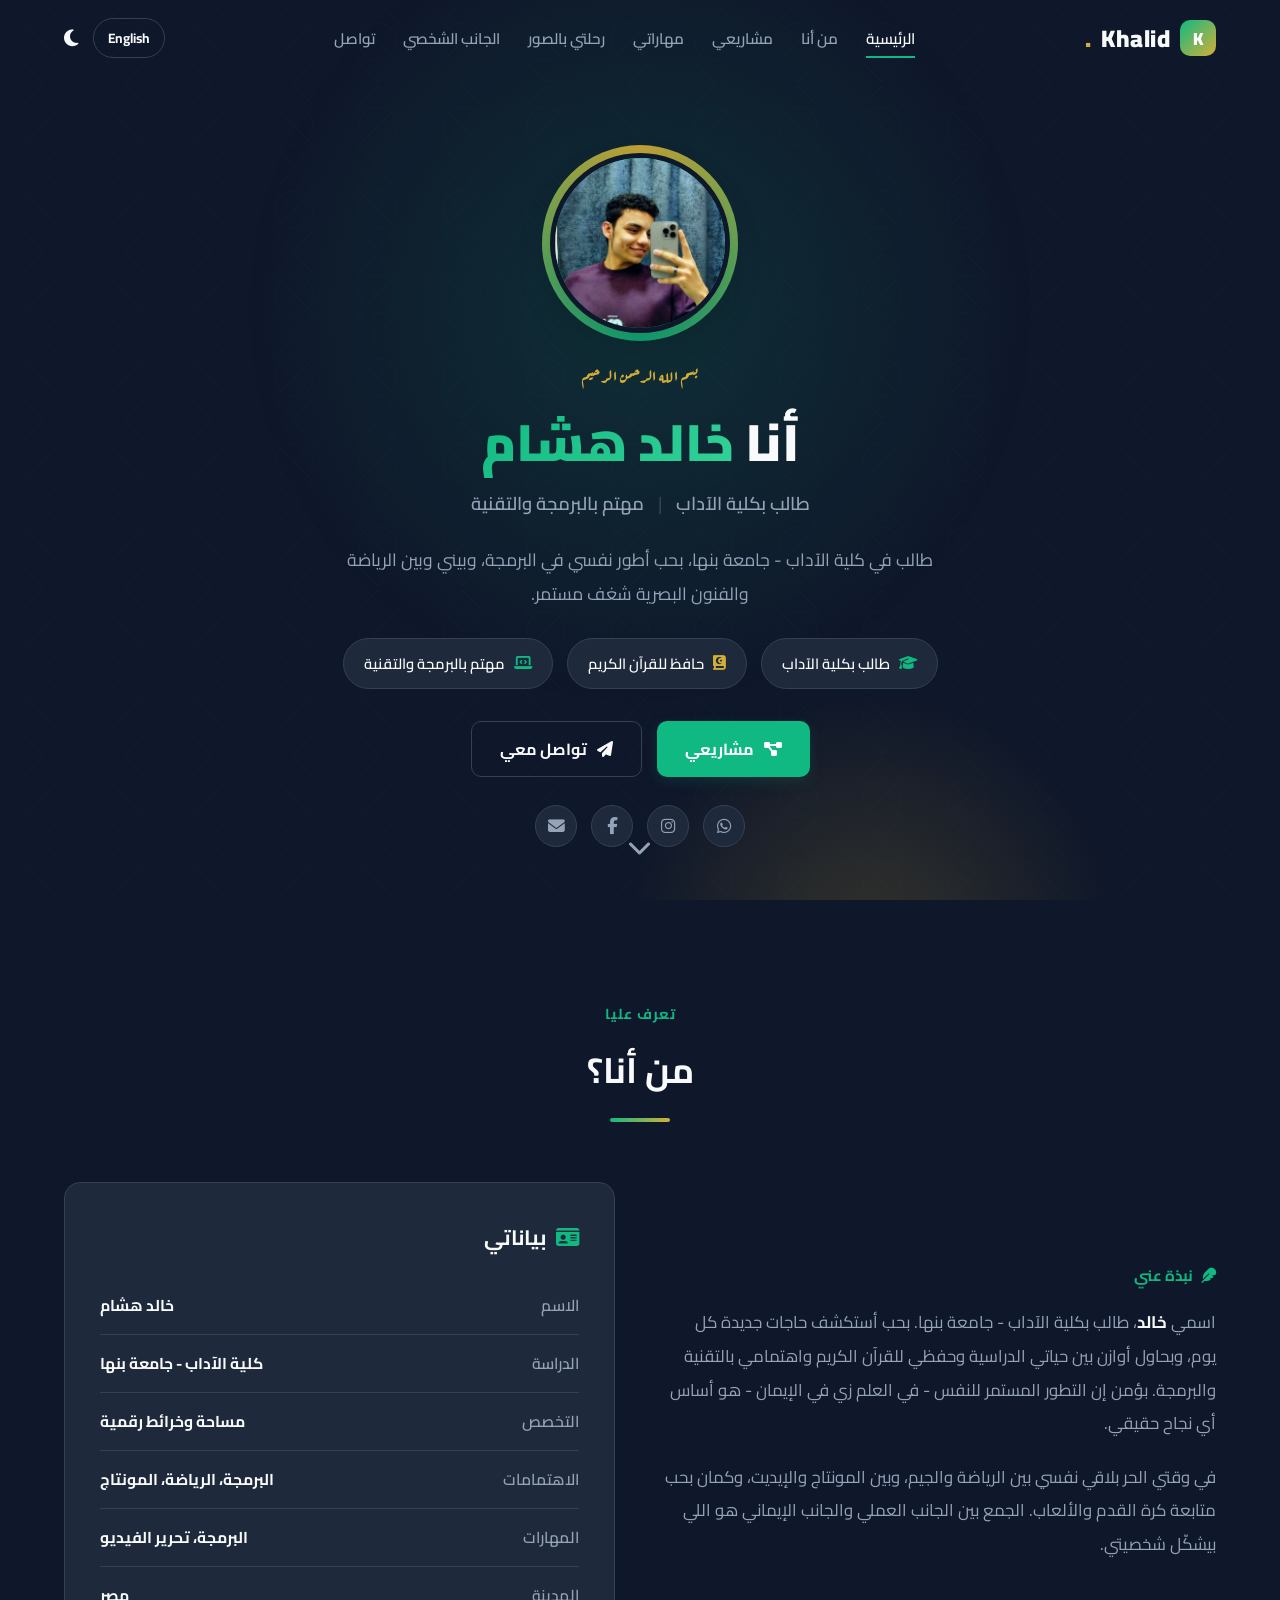
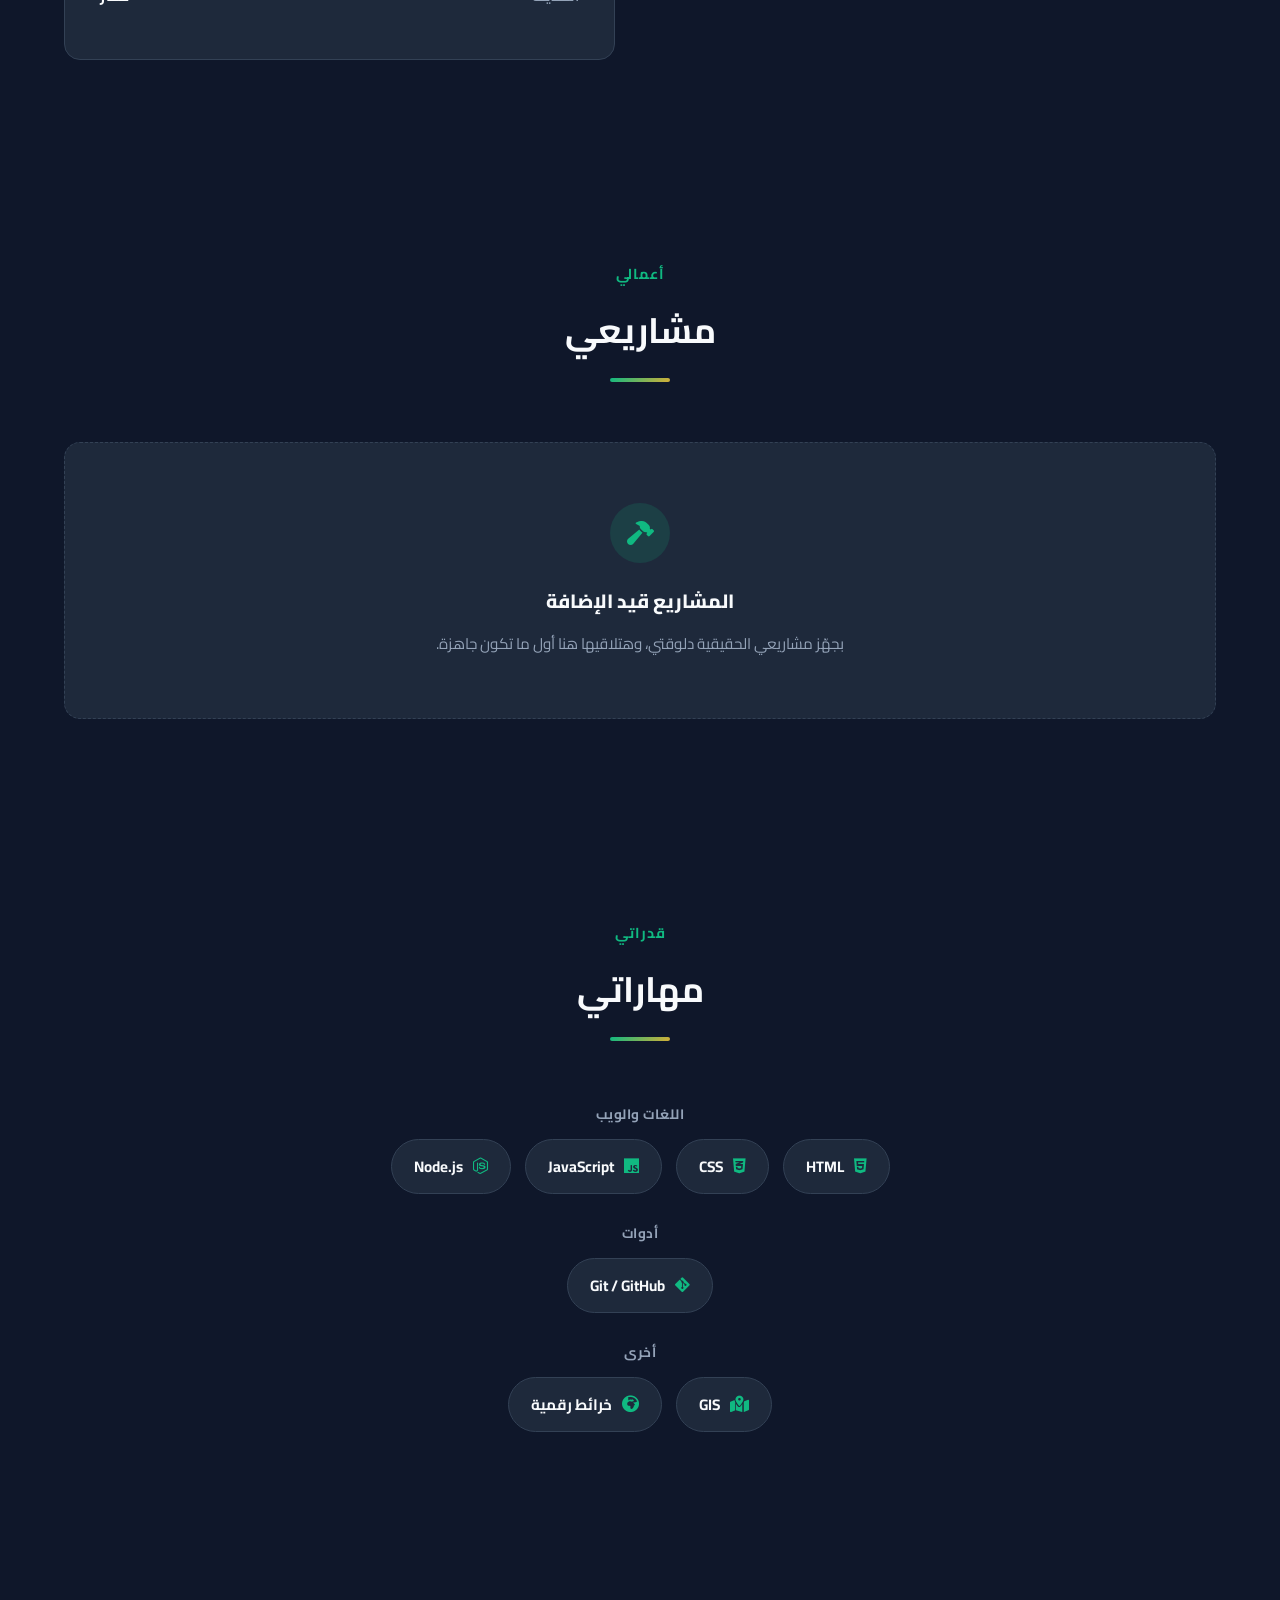
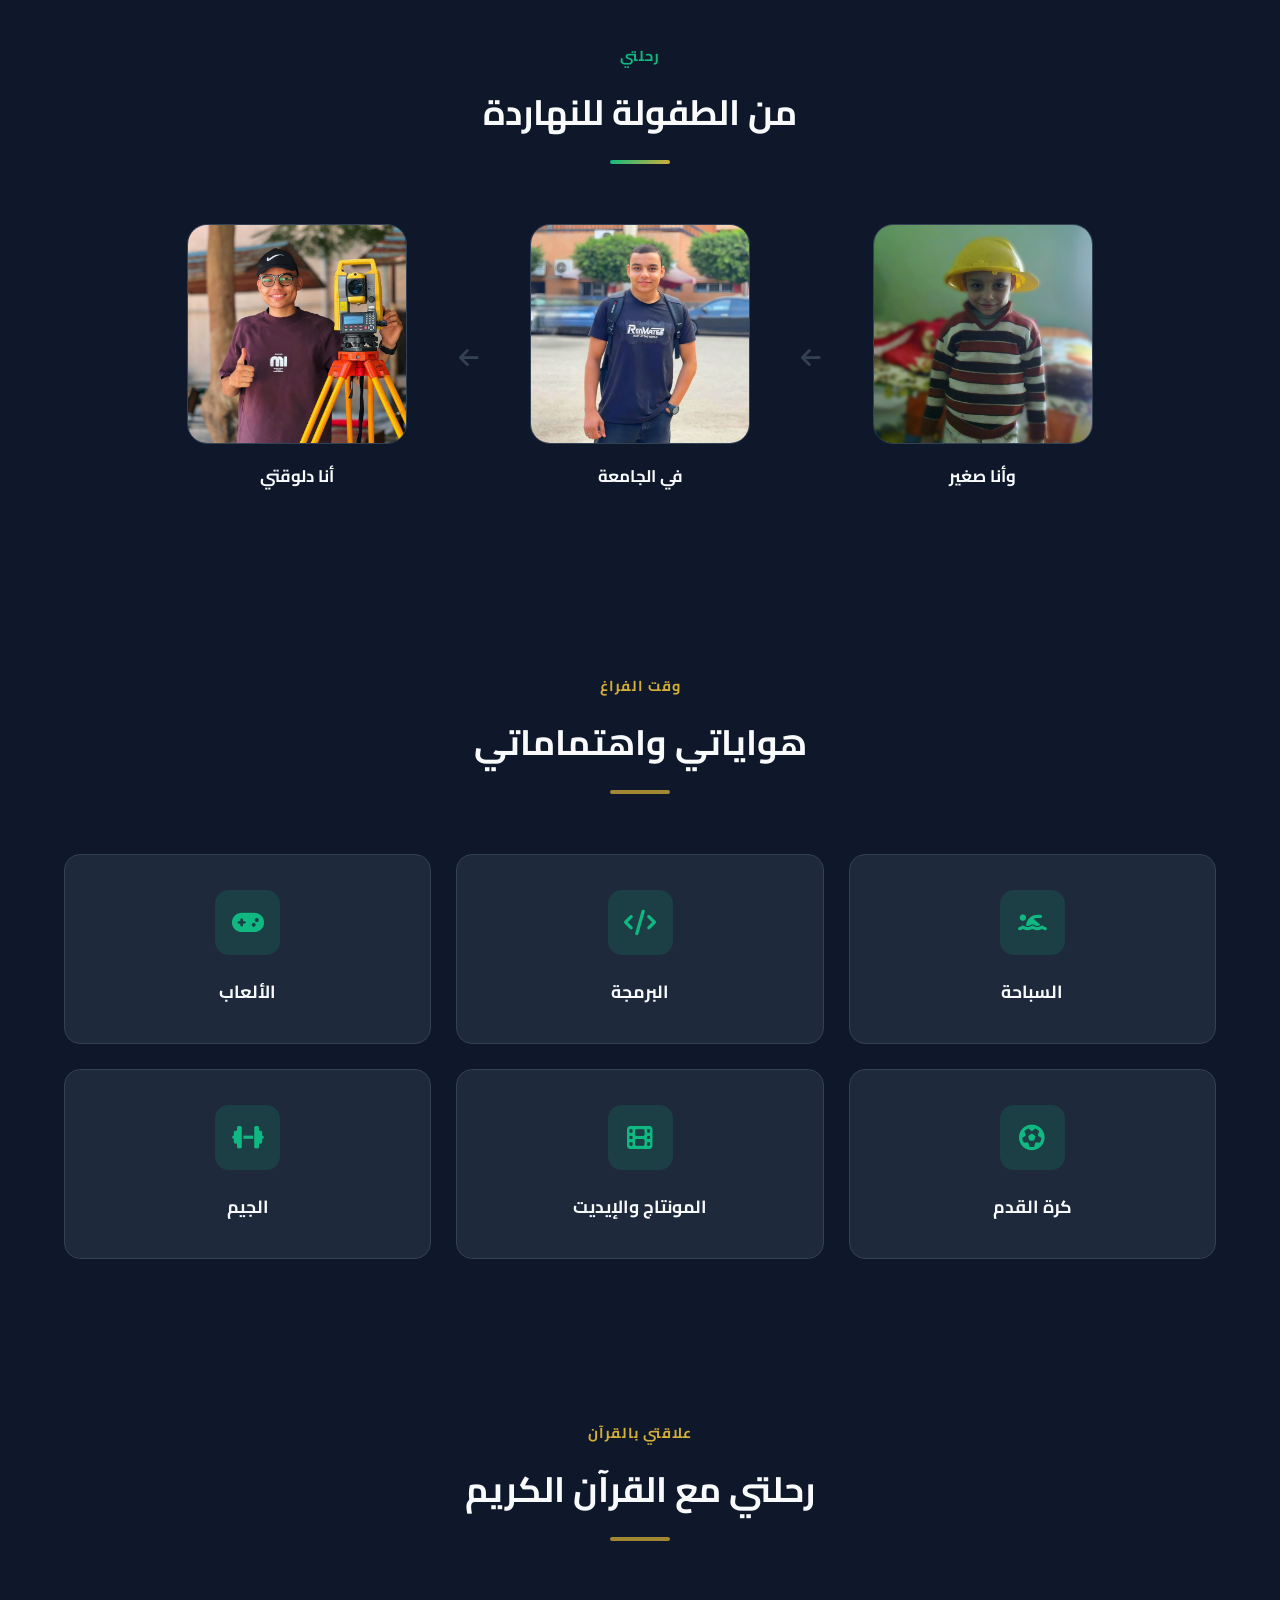
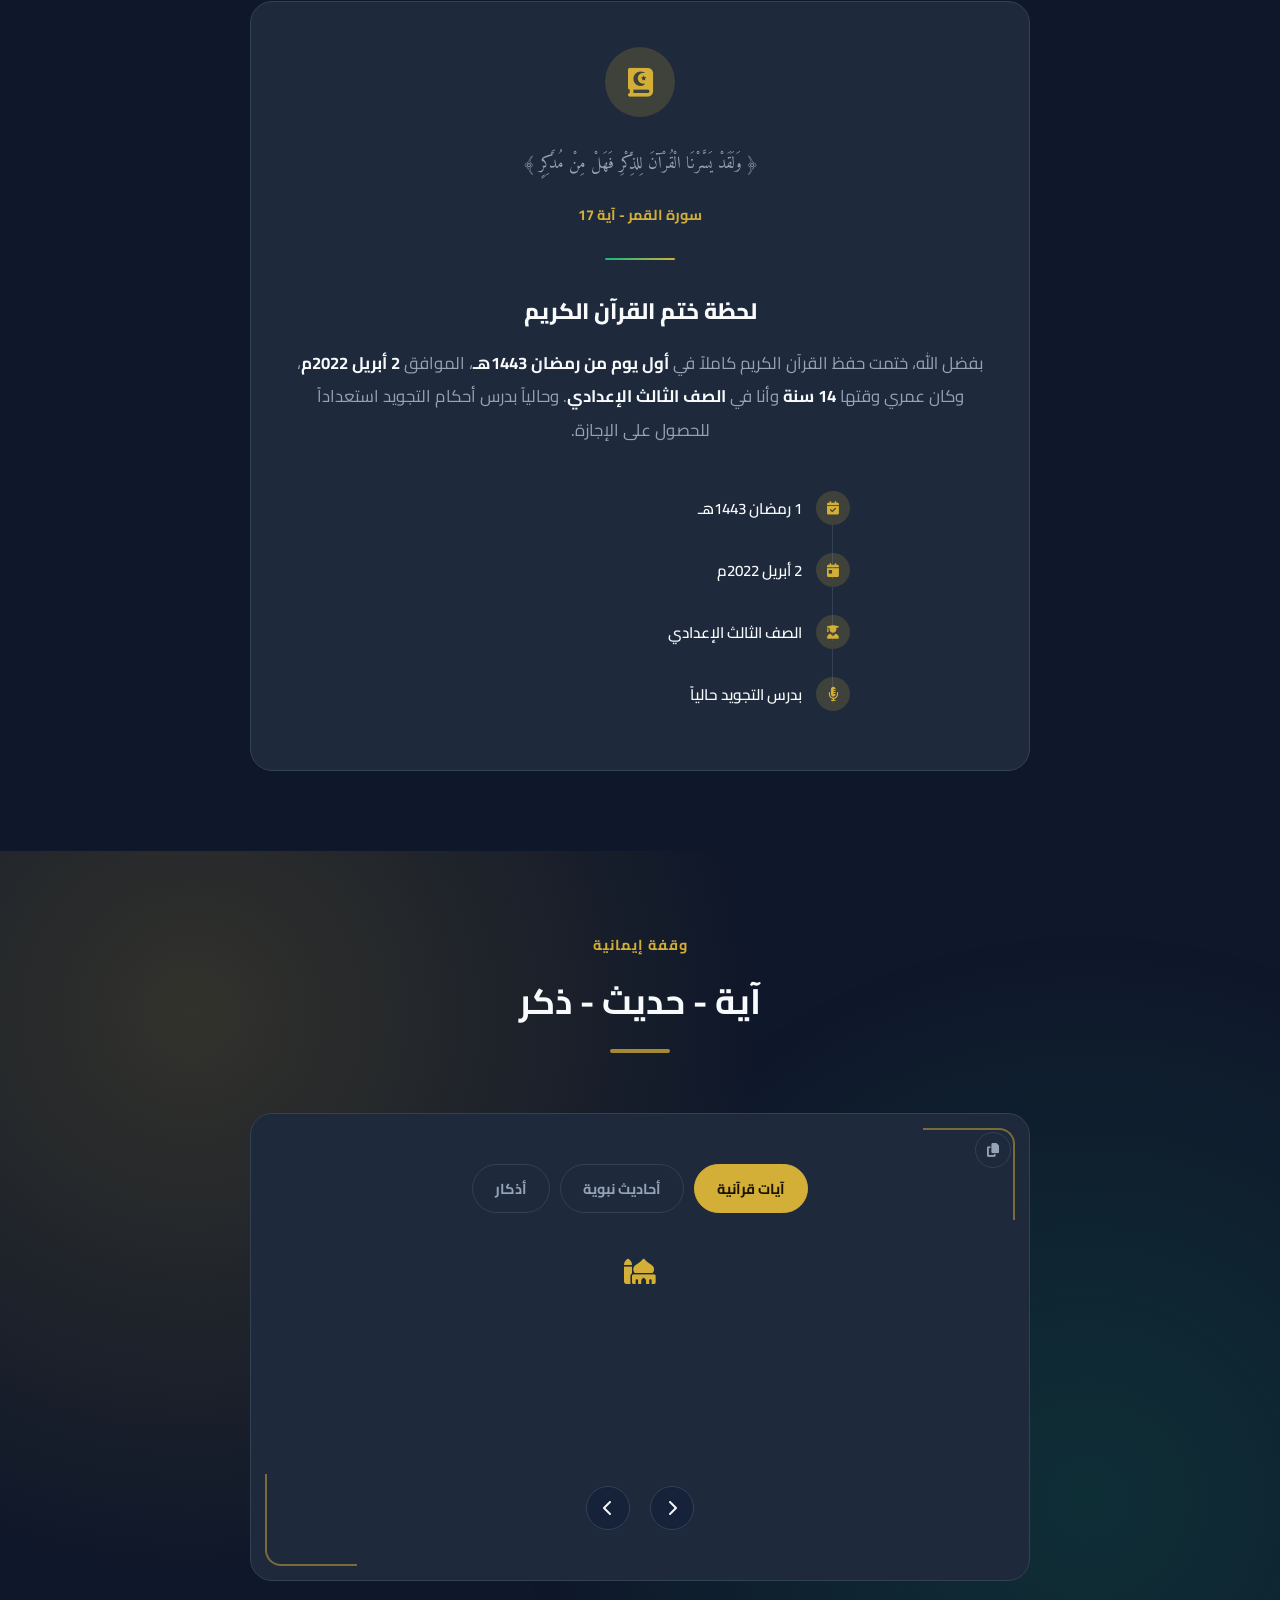
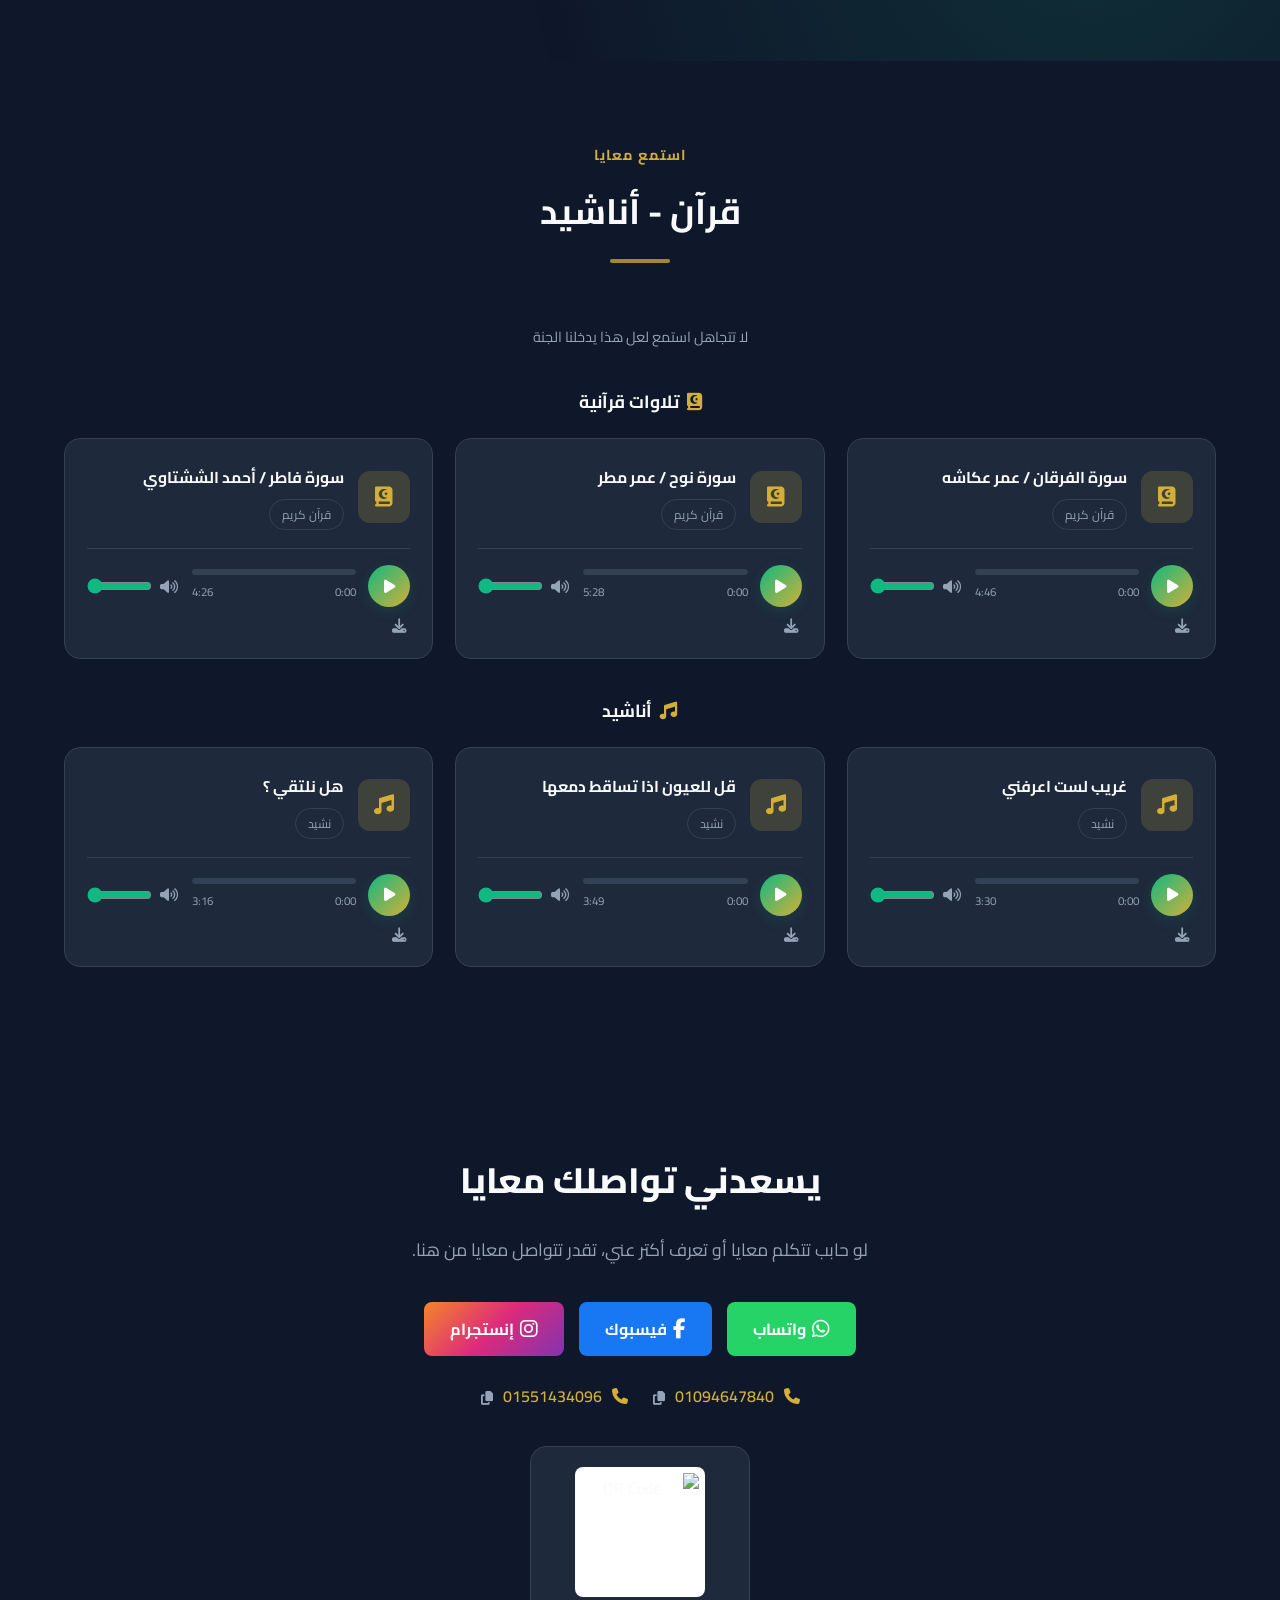
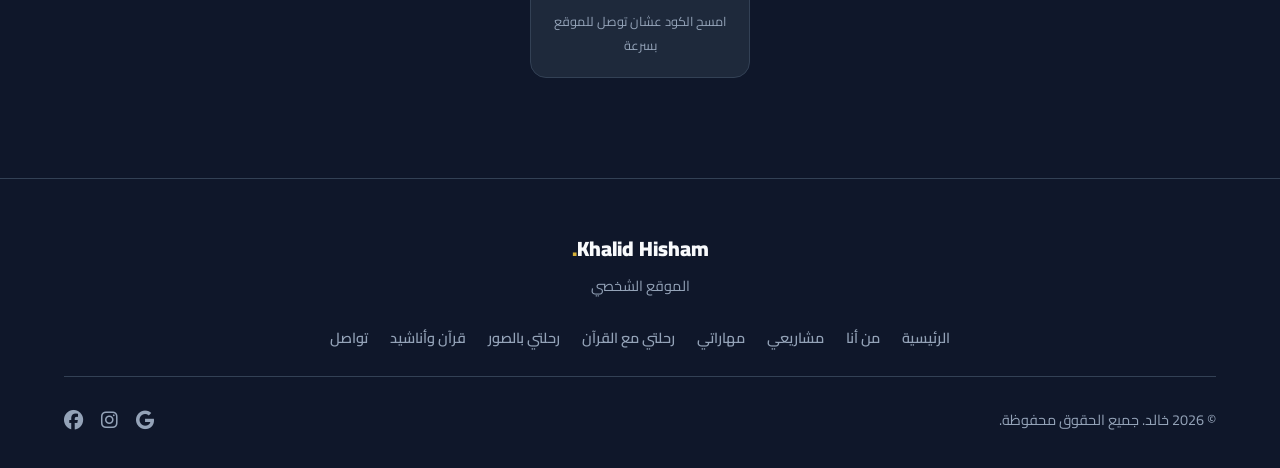
==== commit b218429e: "Add files via upload" ====
--- a/index.html
+++ b/index.html
@@ -52,12 +52,6 @@
 <link rel="stylesheet" href="css/style.css">
 <link rel="stylesheet" href="css/responsive.css">
 
-<!-- Necessary exception: sets dir/lang and the saved dark/light theme
-     before first paint, so a returning visitor never sees a flash of the
-     wrong language, direction, or theme. The timeout is a safety net: if
-     js/language.js ever fails to load (bad MIME type on some host, network
-     hiccup...), the page still becomes visible instead of staying blank
-     forever. -->
 <script>
 (function () {
     var lang = localStorage.getItem('khalid-lang') || 'ar';
@@ -158,8 +152,6 @@
     </div>
 </section>
 
-<!-- Projects: dedicated section, rendered from data/projects.js via js/projects.js.
-     Placeholder projects only (marked "coming soon") — no invented projects. -->
 <section id="projects" class="projects-section section-padding">
     <div class="container">
         <div class="section-header reveal">
@@ -171,7 +163,7 @@
     </div>
 </section>
 
-<!-- Skills: dedicated section, rendered from data/skills.js via js/projects.js. -->
+
 <section id="skills" class="skills-section section-padding">
     <div class="container">
         <div class="section-header reveal">
@@ -183,9 +175,7 @@
     </div>
 </section>
 
-<!-- Personal journey: three photos only (young -> university -> now), replacing the
-     old multi-group gallery. The "Memories & Events" group has been removed entirely
-     per the redesign brief, along with its images, styles, scripts and translation keys. -->
+
 <section id="gallery" class="gallery-section section-padding">
     <div class="container">
         <div class="section-header reveal">
@@ -221,12 +211,6 @@
     </div>
 </section>
 
-<!-- ============================================================
-     Personal content: Hobbies, Quran Journey, Faith, Media.
-     Deliberately quieter than Projects/Skills (see .personal-section
-     in style.css) so it reads as "who Khalid is" rather than
-     competing with the professional sections as a second main act.
-     ============================================================ -->
 <section id="hobbies" class="hobbies-section personal-section section-padding">
     <div class="container">
         <div class="section-header reveal">
--- a/css/theme.css
+++ b/css/theme.css
@@ -0,0 +1,53 @@
+:root {
+    --primary: #10b981;
+    --primary-glow: rgba(16, 185, 129, 0.15);
+    --gold: #d4af37;
+    --gold-glow: rgba(212, 175, 55, 0.18);
+
+    --bg-dark: #0f172a;
+    --surface-dark: #1e293b;
+    --surface-secondary-dark: #16213a;
+    --text-dark: #f8fafc;
+    --text-muted-dark: #94a3b8;
+    --border-dark: #334155;
+
+    --bg-light: #f8fafc;
+    --surface-light: #ffffff;
+    --surface-secondary-light: #f1f5f9;
+    --text-light: #0f172a;
+    --text-muted-light: #64748b;
+    --border-light: #e2e8f0;
+
+    --transition-fast: 0.3s ease;
+    --transition-smooth: 0.5s cubic-bezier(0.4, 0, 0.2, 1);
+
+    /* Unified shape & elevation tokens */
+    --radius-sm: 10px;
+    --radius: 16px;
+    --radius-lg: 22px;
+    --radius-pill: 999px;
+    --shadow: 0 10px 30px rgba(0, 0, 0, 0.12);
+    --shadow-lift: 0 15px 35px rgba(0, 0, 0, 0.16);
+    --brand-gradient: linear-gradient(135deg, var(--primary), var(--gold));
+
+    /* Active theme (defaults to dark) */
+    --bg: var(--bg-dark);
+    --surface: var(--surface-dark);
+    --surface-secondary: var(--surface-secondary-dark);
+    --text: var(--text-dark);
+    --text-muted: var(--text-muted-dark);
+    --border: var(--border-dark);
+    --nav-bg: rgba(15, 23, 42, 0.7);
+    --pattern-opacity: 0.05;
+}
+
+html.light-theme {
+    --bg: var(--bg-light);
+    --surface: var(--surface-light);
+    --surface-secondary: var(--surface-secondary-light);
+    --text: var(--text-light);
+    --text-muted: var(--text-muted-light);
+    --border: var(--border-light);
+    --nav-bg: rgba(248, 250, 252, 0.7);
+    --pattern-opacity: 0.045;
+}
--- a/css/style.css
+++ b/css/style.css
@@ -0,0 +1,398 @@
+* { margin: 0; padding: 0; box-sizing: border-box; font-family: 'Cairo', sans-serif; }
+html { scroll-behavior: smooth; }
+body {
+    background-color: var(--bg);
+    color: var(--text);
+    transition: background-color var(--transition-fast), color var(--transition-fast);
+    overflow-x: hidden;
+    -webkit-font-smoothing: antialiased;
+    text-rendering: optimizeLegibility;
+    position: relative;
+}
+
+body:not(.i18n-ready) { visibility: hidden; }
+
+
+body::before {
+    content: '';
+    position: fixed; inset: 0;
+    pointer-events: none;
+    z-index: -1;
+    opacity: var(--pattern-opacity);
+    background-image: url("data:image/svg+xml,%3Csvg xmlns='http://www.w3.org/2000/svg' width='84' height='84' viewBox='0 0 84 84'%3E%3Cg fill='none' stroke='%2310b981' stroke-width='0.7'%3E%3Cpath d='M42 2 L62 22 L42 42 L22 22 Z'/%3E%3Cpath d='M42 42 L62 62 L42 82 L22 62 Z'/%3E%3Ccircle cx='42' cy='42' r='19'/%3E%3C/g%3E%3C/svg%3E");
+    background-size: 84px 84px;
+}
+ul { list-style: none; }
+a { text-decoration: none; color: inherit; }
+.container { width: 90%; max-width: 1200px; margin: 0 auto; }
+.section-padding { padding: 100px 0; }
+
+.text-gradient { background: linear-gradient(135deg, var(--primary), #34d399); -webkit-background-clip: text; -webkit-text-fill-color: transparent; }
+.text-gold-gradient { background: linear-gradient(135deg, var(--gold), #f4e2a1); -webkit-background-clip: text; -webkit-text-fill-color: transparent; }
+
+.section-header { text-align: center; margin-bottom: 60px; }
+.section-header .subtitle { color: var(--primary); font-weight: 700; font-size: 0.9rem; text-transform: uppercase; letter-spacing: 1px; display: block; margin-bottom: 10px; }
+.section-header h2 { font-size: 2.2rem; font-weight: 700; }
+.section-header .line { width: 60px; height: 4px; background: var(--brand-gradient); margin: 15px auto 0; border-radius: 2px; }
+
+
+.personal-section { padding: 80px 0; }
+.personal-section .section-header .subtitle { color: var(--gold); }
+.personal-section .section-header .line { background: var(--gold); opacity: 0.75; }
+
+.btn { display: inline-flex; align-items: center; gap: 10px; padding: 12px 28px; font-weight: 700; border-radius: var(--radius-sm); transition: var(--transition-fast); cursor: pointer; border: none; font-family: 'Cairo', sans-serif; font-size: 1rem; }
+.btn-primary { background-color: var(--primary); color: #ffffff; box-shadow: 0 4px 14px var(--primary-glow); }
+.btn-primary:hover { transform: translateY(-3px); box-shadow: 0 6px 20px rgba(16, 185, 129, 0.3); }
+.btn-secondary { border: 1px solid var(--border); background-color: transparent; color: var(--text); }
+.btn-secondary:hover { background-color: var(--surface); transform: translateY(-3px); }
+
+
+a:focus-visible, button:focus-visible, input:focus-visible, [tabindex]:focus-visible {
+    outline: 2px solid var(--primary);
+    outline-offset: 3px;
+    border-radius: 4px;
+}
+
+
+.navbar { position: fixed; top: 0; left: 0; width: 100%; z-index: 1000; transition: var(--transition-fast); border-bottom: 1px solid transparent; }
+.navbar.sticky { background-color: var(--nav-bg); backdrop-filter: blur(12px); -webkit-backdrop-filter: blur(12px); border-bottom: 1px solid var(--border); box-shadow: 0 4px 30px rgba(0,0,0,0.03); }
+.nav-container { display: flex; justify-content: space-between; align-items: center; height: 76px; width: 90%; max-width: 1200px; margin: 0 auto; }
+.nav-logo { font-size: 1.5rem; font-weight: 900; letter-spacing: 0.5px; display: flex; align-items: center; gap: 10px; }
+
+.nav-logo-mark { width: 36px; height: 36px; border-radius: 10px; background: var(--brand-gradient); color: #fff; display: flex; align-items: center; justify-content: center; font-size: 1.1rem; font-weight: 900; flex-shrink: 0; }
+
+.nav-logo span.dot { color: var(--gold); }
+
+.nav-menu { display: flex; gap: 28px; }
+.nav-link { font-weight: 600; font-size: 0.95rem; color: var(--text-muted); transition: var(--transition-fast); position: relative; padding: 5px 0; }
+.nav-link:hover, .nav-link.active { color: var(--text); }
+.nav-link::after { content: ''; position: absolute; bottom: 0; right: 0; width: 0; height: 2px; background-color: var(--primary); transition: var(--transition-fast); }
+.nav-link:hover::after, .nav-link.active::after { width: 100%; }
+.nav-actions { display: flex; align-items: center; gap: 15px; }
+#theme-toggle { background: none; border: none; color: var(--text); font-size: 1.2rem; cursor: pointer; }
+#lang-toggle { background: none; border: 1px solid var(--border); border-radius: 20px; padding: 6px 14px; color: var(--text); font-size: 0.85rem; font-weight: 700; cursor: pointer; font-family: 'Cairo', sans-serif; transition: var(--transition-fast); }
+#lang-toggle:hover { border-color: var(--primary); color: var(--primary); }
+.mobile-menu-btn { display: none; flex-direction: column; gap: 5px; background: none; border: none; cursor: pointer; }
+.mobile-menu-btn .bar { width: 25px; height: 2px; background-color: var(--text); transition: var(--transition-fast); }
+.nav-overlay { position: fixed; inset: 0; background: rgba(0,0,0,0.45); backdrop-filter: blur(2px); opacity: 0; visibility: hidden; transition: var(--transition-fast); z-index: 999; }
+.nav-overlay.active { opacity: 1; visibility: visible; }
+
+
+.scroll-progress-wrap { position: fixed; top: 0; left: 0; width: 100%; height: 3px; z-index: 1100; background: transparent; pointer-events: none; }
+.scroll-progress-bar { height: 100%; width: 0%; background: linear-gradient(90deg, var(--primary), var(--gold)); transition: width 0.1s linear; }
+
+
+.back-to-top { position: fixed; bottom: 26px; inset-inline-end: 26px; width: 46px; height: 46px; border-radius: 50%; background: var(--surface); border: 1px solid var(--border); color: var(--primary); display: flex; align-items: center; justify-content: center; font-size: 1.1rem; cursor: pointer; box-shadow: 0 8px 20px rgba(0,0,0,0.15); opacity: 0; visibility: hidden; transform: translateY(15px); transition: var(--transition-fast); z-index: 900; }
+.back-to-top.visible { opacity: 1; visibility: visible; transform: translateY(0); }
+.back-to-top:hover { border-color: var(--primary); transform: translateY(-4px); }
+
+
+.reveal { opacity: 0; transform: translateY(30px); transition: opacity 0.7s ease, transform 0.7s ease; }
+.reveal.active { opacity: 1; transform: translateY(0); }
+
+
+.hero-section { min-height: 100vh; display: flex; align-items: center; position: relative; padding-top: 100px; overflow: hidden; }
+.hero-bg-glow { position: absolute; top: -10%; left: 50%; transform: translateX(-50%); width: 800px; height: 800px; background: radial-gradient(circle, var(--primary-glow) 0%, transparent 70%); pointer-events: none; z-index: 0; }
+.hero-bg-glow::after { content: ''; position: absolute; bottom: -60%; right: -10%; width: 500px; height: 500px; background: radial-gradient(circle, var(--gold-glow) 0%, transparent 70%); }
+.hero-container { position: relative; z-index: 1; display: flex; flex-direction: column; align-items: center; text-align: center; gap: 22px; }
+
+.hero-avatar-wrap { position: relative; width: 180px; height: 180px; margin-bottom: 6px; animation: avatarFloat 6s ease-in-out infinite; }
+.hero-avatar-wrap::before {
+    content: '';
+    position: absolute; inset: -8px;
+    border-radius: 50%;
+    background: conic-gradient(from 180deg, var(--primary), var(--gold), var(--primary));
+    opacity: 0.9;
+    animation: ringSpin 10s linear infinite;
+}
+.hero-avatar { position: relative; width: 180px; height: 180px; border-radius: 50%; display: flex; align-items: center; justify-content: center; font-size: 3.6rem; font-weight: 900; background: linear-gradient(135deg, var(--primary), #059669); color: #fff; box-shadow: var(--shadow-lift); border: 5px solid var(--bg); overflow: hidden; }
+.hero-avatar img { position: absolute; inset: 0; width: 100%; height: 100%; object-fit: cover; z-index: 2; }
+@keyframes avatarFloat { 0%, 100% { transform: translateY(0); } 50% { transform: translateY(-10px); } }
+@keyframes ringSpin { 0% { transform: rotate(0deg); } 100% { transform: rotate(360deg); } }
+@media (prefers-reduced-motion: reduce) {
+    .hero-avatar-wrap, .hero-avatar-wrap::before { animation: none; }
+    .reveal { transition: none; }
+}
+
+.hero-eyebrow { color: var(--gold); font-weight: 700; letter-spacing: 0.5px; font-size: 1.05rem; font-family: 'Aref Ruqaa', serif; }
+.hero-container h1 { font-size: 3.2rem; font-weight: 900; line-height: 1.25; }
+.hero-role { font-size: 1.15rem; font-weight: 600; color: var(--text-muted); margin-top: -10px; }
+.hero-role .sep { color: var(--border); margin: 0 10px; }
+.hero-container .tagline { color: var(--text-muted); font-size: 1.1rem; max-width: 620px; line-height: 1.9; }
+
+.hero-meta { display: flex; flex-wrap: wrap; justify-content: center; gap: 14px; margin-top: 6px; }
+.hero-meta .meta-pill { display: flex; align-items: center; gap: 9px; padding: 11px 20px; border-radius: var(--radius-pill); background-color: var(--surface); border: 1px solid var(--border); font-size: 0.92rem; font-weight: 600; transition: var(--transition-fast); }
+.hero-meta .meta-pill:hover { border-color: var(--primary); transform: translateY(-3px); box-shadow: var(--shadow); }
+.hero-meta .meta-pill i { color: var(--primary); }
+.hero-meta .meta-pill:nth-child(2) i { color: var(--gold); }
+
+.hero-actions { display: flex; gap: 15px; margin-top: 10px; flex-wrap: wrap; justify-content: center; }
+.hero-socials { display: flex; align-items: center; gap: 14px; margin-top: 6px; }
+.hero-socials a { width: 42px; height: 42px; border-radius: 50%; display: flex; align-items: center; justify-content: center; background: var(--surface); border: 1px solid var(--border); color: var(--text-muted); font-size: 1.05rem; transition: var(--transition-fast); }
+.hero-socials a:hover { color: #fff; background: var(--brand-gradient); border-color: transparent; transform: translateY(-4px); box-shadow: var(--shadow); }
+
+.scroll-indicator { position: absolute; bottom: 30px; left: 50%; transform: translateX(-50%); color: var(--text-muted); font-size: 1.5rem; animation: bounce 2s infinite; }
+@keyframes bounce { 0%,100% { transform: translate(-50%, 0); } 50% { transform: translate(-50%, -10px); } }
+
+
+@keyframes skeletonShimmer { 0% { background-position: -200% 0; } 100% { background-position: 200% 0; } }
+.img-loading {
+    background: linear-gradient(90deg, var(--surface) 25%, var(--border) 50%, var(--surface) 75%);
+    background-size: 200% 100%;
+    animation: skeletonShimmer 1.4s ease-in-out infinite;
+}
+.hero-avatar img, .journey-frame img { transition: opacity 0.4s ease; }
+
+.hero-avatar.img-loading img, .journey-frame.img-loading img { opacity: 0; }
+
+.about-grid { display: grid; grid-template-columns: 1fr 1fr; gap: 50px; align-items: center; }
+.about-card { background-color: var(--surface); border: 1px solid var(--border); border-radius: var(--radius); padding: 35px; }
+.about-card h3 { font-size: 1.3rem; margin-bottom: 20px; display: flex; align-items: center; gap: 10px; }
+.about-card h3 i { color: var(--primary); }
+.info-row { display: flex; justify-content: space-between; padding: 14px 0; border-bottom: 1px solid var(--border); font-size: 0.98rem; }
+.info-row:last-child { border-bottom: none; }
+.info-row span:first-child { color: var(--text-muted); font-weight: 600; }
+.info-row span:last-child { font-weight: 700; }
+.about-text p { color: var(--text-muted); line-height: 2; font-size: 1.05rem; margin-bottom: 20px; }
+.about-text .highlight { color: var(--text); font-weight: 700; }
+.about-kicker { display: inline-flex; align-items: center; gap: 8px; color: var(--primary); font-weight: 700; font-size: 0.95rem; margin-bottom: 16px; }
+
+.journey-grid { display: grid; grid-template-columns: 1fr auto 1fr auto 1fr; align-items: center; gap: 14px; max-width: 980px; margin: 0 auto; }
+.journey-arrow { color: var(--border); font-size: 1.4rem; justify-self: center; }
+.journey-item { text-align: center; }
+.journey-frame { position: relative; width: 100%; max-width: 220px; margin: 0 auto; aspect-ratio: 1; border-radius: 20px; overflow: hidden; border: 1px solid var(--border); background: var(--surface); cursor: pointer; transition: var(--transition-fast); }
+.journey-frame:not(.no-image):hover { transform: translateY(-6px); border-color: var(--primary); box-shadow: var(--shadow-lift); }
+.journey-frame img { width: 100%; height: 100%; object-fit: cover; display: block; transition: transform 0.5s ease; }
+.journey-frame:not(.no-image):hover img { transform: scale(1.06); }
+.journey-frame.no-image img { display: none; }
+.journey-placeholder { display: none; position: absolute; inset: 0; flex-direction: column; align-items: center; justify-content: center; gap: 10px; color: var(--text-muted); }
+.journey-frame.no-image .journey-placeholder { display: flex; }
+.journey-placeholder i { font-size: 1.8rem; color: var(--primary); }
+.journey-placeholder span { font-size: 0.78rem; padding: 0 15px; text-align: center; }
+.journey-item h4 { margin-top: 16px; font-size: 1.05rem; font-weight: 700; }
+
+
+.hobbies-grid { display: grid; grid-template-columns: repeat(3, 1fr); gap: 25px; }
+.hobby-card { background-color: var(--surface); border: 1px solid var(--border); border-radius: var(--radius); padding: 35px 25px; text-align: center; transition: var(--transition-smooth); }
+.hobby-card:hover { transform: translateY(-8px); border-color: var(--primary); box-shadow: 0 15px 30px rgba(0,0,0,0.15); }
+.hobby-icon { width: 65px; height: 65px; border-radius: 14px; background: var(--primary-glow); color: var(--primary); display: flex; align-items: center; justify-content: center; font-size: 1.6rem; margin: 0 auto 20px; }
+.hobby-card h4 { font-size: 1.1rem; font-weight: 700; }
+
+
+.skills-grid { display: flex; flex-direction: column; gap: 26px; margin-bottom: 10px; max-width: 720px; margin-inline: auto; }
+.skills-subgroup-title { font-size: 0.85rem; font-weight: 700; color: var(--text-muted); text-transform: uppercase; letter-spacing: 0.5px; margin-bottom: 12px; text-align: center; }
+.skills-subgroup-pills { display: flex; flex-wrap: wrap; justify-content: center; gap: 14px; }
+.skill-pill { display: flex; align-items: center; gap: 10px; padding: 12px 22px; border-radius: var(--radius-pill); background-color: var(--surface); border: 1px solid var(--border); font-weight: 700; font-size: 0.95rem; transition: var(--transition-fast); }
+.skill-pill:hover { border-color: var(--primary); transform: translateY(-3px); box-shadow: var(--shadow); }
+.skill-pill i { color: var(--primary); font-size: 1.05rem; }
+
+
+.projects-grid { display: grid; grid-template-columns: repeat(3, 1fr); gap: 25px; }
+.project-card { position: relative; background-color: var(--surface); border: 1px dashed var(--border); border-radius: var(--radius); padding: 30px 25px; transition: var(--transition-smooth); display: flex; flex-direction: column; }
+.project-card:hover { transform: translateY(-6px); border-color: var(--primary); box-shadow: 0 15px 30px rgba(0,0,0,0.15); }
+.project-todo-badge { position: absolute; top: -12px; inset-inline-start: 20px; background: var(--gold); color: #1a1400; font-size: 0.72rem; font-weight: 800; padding: 4px 12px; border-radius: var(--radius-pill); display: flex; align-items: center; gap: 6px; }
+.project-icon { width: 55px; height: 55px; border-radius: 14px; background: var(--primary-glow); color: var(--primary); display: flex; align-items: center; justify-content: center; font-size: 1.4rem; margin-bottom: 18px; }
+.project-card h4 { font-size: 1.15rem; font-weight: 800; margin-bottom: 10px; }
+.project-card p { color: var(--text-muted); font-size: 0.92rem; line-height: 1.8; margin-bottom: 18px; flex-grow: 1; }
+.project-tech-tags { display: flex; flex-wrap: wrap; gap: 8px; margin-bottom: 22px; }
+.project-tech-tags span { font-size: 0.75rem; font-weight: 700; color: var(--text-muted); border: 1px solid var(--border); border-radius: 20px; padding: 3px 12px; }
+.project-actions { display: flex; gap: 12px; }
+.project-actions a { flex: 1; text-align: center; justify-content: center; padding: 10px 14px; font-size: 0.85rem; }
+.project-actions a.disabled-link { opacity: 0.5; pointer-events: none; cursor: not-allowed; }
+
+
+.projects-grid-empty { grid-template-columns: 1fr; }
+.projects-empty { text-align: center; padding: 60px 20px; border: 1px dashed var(--border); border-radius: var(--radius); background: var(--surface); }
+.projects-empty-icon { width: 60px; height: 60px; border-radius: 50%; background: var(--primary-glow); color: var(--primary); display: flex; align-items: center; justify-content: center; font-size: 1.5rem; margin: 0 auto 20px; }
+.projects-empty h4 { font-size: 1.2rem; font-weight: 800; margin-bottom: 10px; }
+.projects-empty p { color: var(--text-muted); font-size: 0.95rem; max-width: 420px; margin: 0 auto; }
+
+
+.faith-section { position: relative; }
+.faith-section::before {
+    content: '';
+    position: absolute; inset: 0;
+    background:
+        radial-gradient(circle at 15% 20%, var(--gold-glow) 0%, transparent 45%),
+        radial-gradient(circle at 85% 80%, var(--primary-glow) 0%, transparent 45%);
+    pointer-events: none;
+}
+.quran-journey-card {
+    position: relative; z-index: 1;
+    max-width: 780px; margin: 0 auto;
+    background: var(--surface);
+    border: 1px solid var(--border);
+    border-radius: var(--radius-lg);
+    padding: 45px 40px;
+    text-align: center;
+}
+.quran-journey-card .qj-icon { width: 70px; height: 70px; border-radius: 50%; background: var(--gold-glow); color: var(--gold); display: flex; align-items: center; justify-content: center; font-size: 1.8rem; margin: 0 auto 25px; }
+.qj-verse { font-family: 'Amiri Quran', serif; font-size: 1.6rem; line-height: 2.3; color: var(--text); direction: rtl; margin-bottom: 8px; }
+.qj-verse-source { color: var(--gold); font-weight: 700; font-size: 0.9rem; margin-bottom: 30px; display: block; }
+.qj-divider { width: 70px; height: 2px; background: var(--brand-gradient); margin: 0 auto 30px; border-radius: 2px; }
+.quran-journey-card h3 { font-size: 1.4rem; font-weight: 800; margin-bottom: 15px; }
+.quran-journey-card p { color: var(--text-muted); line-height: 2; font-size: 1.05rem; margin-bottom: 25px; }
+.quran-journey-card .highlight { color: var(--text); font-weight: 700; }
+.qj-dates { display: flex; flex-wrap: wrap; justify-content: center; gap: 15px; }
+.qj-dates .meta-pill { background: var(--surface-secondary); }
+.qj-dates .meta-pill i { color: var(--gold); }
+.qj-timeline { display: flex; flex-direction: column; gap: 0; margin-top: 30px; align-items: center; }
+.qj-timeline-item { display: flex; align-items: center; gap: 14px; padding: 14px 0; position: relative; width: 100%; max-width: 420px; }
+.qj-timeline-item .qj-dot { flex-shrink: 0; width: 34px; height: 34px; border-radius: 50%; background: var(--gold-glow); color: var(--gold); display: flex; align-items: center; justify-content: center; font-size: 0.85rem; }
+.qj-timeline-item:not(:last-child)::after { content: ''; position: absolute; inset-inline-start: 17px; top: 48px; width: 1px; height: calc(100% - 8px); background: var(--border); }
+.qj-timeline-item span.qj-label { font-weight: 600; font-size: 0.95rem; }
+
+
+.faith-card {
+    position: relative; z-index: 1;
+    max-width: 780px; margin: 0 auto;
+    background: var(--surface);
+    border: 1px solid var(--border);
+    border-radius: var(--radius-lg);
+    padding: 50px 40px;
+    text-align: center;
+    overflow: hidden;
+}
+.faith-card::before, .faith-card::after {
+    content: '';
+    position: absolute;
+    width: 90px; height: 90px;
+    border: 2px solid var(--gold);
+    opacity: 0.5;
+}
+.faith-card::before { top: 14px; right: 14px; border-left: none; border-bottom: none; border-radius: 0 16px 0 0; }
+.faith-card::after { bottom: 14px; left: 14px; border-right: none; border-top: none; border-radius: 0 0 0 16px; }
+.faith-tabs { display: flex; justify-content: center; gap: 10px; margin-bottom: 35px; flex-wrap: wrap; }
+.faith-tab { padding: 10px 22px; border-radius: 30px; border: 1px solid var(--border); background: transparent; color: var(--text-muted); font-weight: 700; cursor: pointer; transition: var(--transition-fast); font-family: 'Cairo', sans-serif; font-size: 0.9rem; }
+.faith-tab.active { background: var(--gold); color: #1a1400; border-color: var(--gold); }
+.faith-icon { font-size: 1.6rem; color: var(--gold); margin-bottom: 20px; }
+.faith-text { font-family: 'Amiri Quran', 'Aref Ruqaa', serif; font-size: 1.7rem; line-height: 2.4; color: var(--text); min-height: 140px; display: flex; align-items: center; justify-content: center; transition: opacity 0.4s ease; direction: rtl; }
+.faith-text.hadith, .faith-text.zekr { font-family: 'Aref Ruqaa', serif; font-size: 1.5rem; }
+.faith-source { color: var(--gold); font-weight: 700; margin-top: 20px; font-size: 0.95rem; }
+.faith-nav { display: flex; justify-content: center; gap: 20px; margin-top: 30px; }
+.faith-nav button { background: var(--surface-secondary); border: 1px solid var(--border); color: var(--text); width: 44px; height: 44px; border-radius: 50%; cursor: pointer; font-size: 1rem; transition: var(--transition-fast); }
+.faith-nav button:hover { border-color: var(--gold); color: var(--gold); }
+.faith-copy-btn { position: absolute; top: 18px; inset-inline-start: 18px; background: none; border: 1px solid var(--border); color: var(--text-muted); width: 36px; height: 36px; border-radius: 50%; cursor: pointer; font-size: 0.85rem; transition: var(--transition-fast); z-index: 2; }
+.faith-copy-btn:hover { color: var(--gold); border-color: var(--gold); }
+
+
+.media-group-title { font-size: 1.1rem; font-weight: 700; margin: 35px 0 20px; text-align: center; color: var(--text); }
+.media-group-title:first-child { margin-top: 0; }
+.media-group-title i { color: var(--gold); margin-inline-end: 8px; }
+.media-grid { display: grid; grid-template-columns: repeat(3, 1fr); gap: 22px; }
+.media-card { background-color: var(--surface); border: 1px solid var(--border); border-radius: var(--radius); padding: 24px 22px; text-align: start; transition: var(--transition-smooth); position: relative; }
+.media-card:hover { transform: translateY(-5px); border-color: var(--gold); box-shadow: 0 15px 30px rgba(0,0,0,0.15); }
+.media-icon { width: 52px; height: 52px; border-radius: 12px; background: var(--gold-glow); color: var(--gold); display: flex; align-items: center; justify-content: center; font-size: 1.25rem; flex-shrink: 0; transition: var(--transition-fast); }
+.media-card h4 { font-size: 0.98rem; font-weight: 700; margin-bottom: 6px; white-space: nowrap; overflow: hidden; text-overflow: ellipsis; }
+.media-tag { display: inline-block; font-size: 0.75rem; color: var(--text-muted); border: 1px solid var(--border); border-radius: 20px; padding: 3px 12px; }
+.media-note { text-align: center; color: var(--text-muted); font-size: 0.9rem; margin-bottom: 30px; }
+
+.media-card-header { display: flex; align-items: center; gap: 14px; }
+.media-card-info { flex: 1; min-width: 0; }
+
+.audio-player { display: flex; align-items: center; gap: 12px; margin-top: 18px; padding-top: 16px; border-top: 1px solid var(--border); flex-wrap: wrap; }
+.audio-play-btn { flex-shrink: 0; width: 42px; height: 42px; border-radius: 50%; border: none; cursor: pointer; background: linear-gradient(135deg, var(--primary), var(--gold)); color: #ffffff; display: flex; align-items: center; justify-content: center; font-size: 0.95rem; transition: var(--transition-fast); box-shadow: 0 4px 14px var(--primary-glow); }
+.audio-play-btn:hover { transform: scale(1.08); }
+.audio-play-btn i { pointer-events: none; }
+
+.audio-player-main { flex: 1 1 140px; min-width: 120px; display: flex; flex-direction: column; gap: 6px; }
+.audio-progress-bar { position: relative; width: 100%; height: 6px; background: var(--border); border-radius: 10px; cursor: pointer; }
+.audio-progress-fill { position: absolute; inset-inline-start: 0; top: 0; height: 100%; width: 0%; background: linear-gradient(90deg, var(--primary), var(--gold)); border-radius: 10px; transition: width 0.1s linear; }
+.audio-progress-handle { position: absolute; inset-inline-start: 0%; top: 50%; width: 12px; height: 12px; border-radius: 50%; background: #ffffff; border: 2px solid var(--gold); transform: translate(-50%, -50%); box-shadow: 0 2px 6px rgba(0,0,0,0.25); opacity: 0; transition: opacity var(--transition-fast); }
+.audio-progress-bar:hover .audio-progress-handle { opacity: 1; }
+.audio-progress-bar:focus-visible { outline: 2px solid var(--gold); outline-offset: 3px; }
+.audio-time-row { display: flex; justify-content: space-between; font-size: 0.72rem; color: var(--text-muted); font-variant-numeric: tabular-nums; }
+
+.audio-volume-wrap { display: flex; align-items: center; gap: 6px; flex-shrink: 0; }
+.audio-mute-btn { background: none; border: none; color: var(--text-muted); cursor: pointer; font-size: 0.9rem; width: 22px; }
+.audio-mute-btn:hover { color: var(--primary); }
+.audio-volume-slider { width: 65px; accent-color: var(--primary); cursor: pointer; }
+.audio-download-btn { background: none; border: none; color: var(--text-muted); cursor: pointer; font-size: 0.9rem; width: 22px; flex-shrink: 0; display: inline-flex; align-items: center; justify-content: center; text-decoration: none; transition: var(--transition-fast); }
+.audio-download-btn:hover { color: var(--primary); }
+.media-card.audio-error .audio-download-btn { opacity: 0.5; pointer-events: none; }
+
+.media-card.playing { border-color: var(--primary); box-shadow: 0 0 0 1px var(--primary), 0 12px 28px var(--primary-glow), 0 4px 18px var(--gold-glow); }
+.media-card.playing .media-icon { color: var(--primary); background: var(--primary-glow); }
+.media-card.playing .media-icon i { animation: audioIconPulse 1.4s ease-in-out infinite; }
+.media-card.playing .audio-play-btn { animation: audioBtnGlow 1.8s ease-in-out infinite; }
+@keyframes audioIconPulse { 0%, 100% { transform: scale(1); } 50% { transform: scale(1.12); } }
+@keyframes audioBtnGlow { 0%, 100% { box-shadow: 0 4px 14px var(--primary-glow); } 50% { box-shadow: 0 4px 20px var(--gold-glow); } }
+
+.media-card.audio-error .audio-player { opacity: 0.75; }
+.audio-error-msg { display: none; align-items: center; gap: 8px; margin-top: 10px; padding-top: 12px; border-top: 1px solid var(--border); color: var(--text-muted); font-size: 0.82rem; }
+.media-card.audio-error .audio-error-msg { display: flex; }
+.media-card.audio-error .audio-error-msg i { color: var(--gold); }
+.media-card.audio-error .audio-play-btn { opacity: 0.6; cursor: not-allowed; }
+
+.media-card { position: relative; }
+.media-card::before {
+    content: '';
+    position: absolute; inset: 0;
+    border-radius: var(--radius);
+    padding: 1px;
+    background: linear-gradient(135deg, transparent 40%, var(--gold-glow));
+    -webkit-mask: linear-gradient(#fff 0 0) content-box, linear-gradient(#fff 0 0);
+    -webkit-mask-composite: xor;
+    mask-composite: exclude;
+    opacity: 0;
+    transition: var(--transition-fast);
+    pointer-events: none;
+}
+.media-card:hover::before, .media-card.playing::before { opacity: 1; }
+
+
+.lightbox-overlay { position: fixed; inset: 0; background: rgba(6, 10, 20, 0.9); display: flex; align-items: center; justify-content: center; z-index: 2000; opacity: 0; visibility: hidden; transition: opacity var(--transition-fast); padding: 30px; }
+.lightbox-overlay.active { opacity: 1; visibility: visible; }
+.lightbox-content { position: relative; max-width: 90vw; max-height: 85vh; }
+.lightbox-content img { max-width: 90vw; max-height: 85vh; border-radius: 12px; box-shadow: 0 20px 60px rgba(0,0,0,0.5); display: block; }
+.lightbox-close { position: absolute; top: -46px; inset-inline-end: 0; width: 38px; height: 38px; border-radius: 50%; background: var(--surface); border: 1px solid var(--border); color: var(--text); font-size: 1.1rem; cursor: pointer; display: flex; align-items: center; justify-content: center; }
+.lightbox-close:hover { color: var(--primary); border-color: var(--primary); }
+.lightbox-nav { position: fixed; top: 50%; transform: translateY(-50%); width: 46px; height: 46px; border-radius: 50%; background: var(--surface); border: 1px solid var(--border); color: var(--text); font-size: 1.1rem; cursor: pointer; display: flex; align-items: center; justify-content: center; z-index: 2001; transition: var(--transition-fast); }
+.lightbox-nav:hover { color: var(--primary); border-color: var(--primary); }
+.lightbox-nav:disabled { opacity: 0.35; cursor: not-allowed; }
+.lightbox-prev { left: 26px; }
+.lightbox-next { right: 26px; }
+.lightbox-counter { position: absolute; bottom: -40px; left: 50%; transform: translateX(-50%); color: #f8fafc; font-size: 0.85rem; font-variant-numeric: tabular-nums; }
+
+.cta-section { text-align: center; }
+.cta-container { max-width: 700px; margin: 0 auto; }
+.cta-container h2 { font-size: 2.2rem; margin-bottom: 20px; font-weight: 800; }
+.cta-container p { color: var(--text-muted); margin-bottom: 35px; font-size: 1.1rem; line-height: 1.9; }
+.btn-cta { background: linear-gradient(135deg, var(--primary), #059669); color: #fff; padding: 16px 40px; font-size: 1.05rem; box-shadow: 0 8px 25px var(--primary-glow); }
+.btn-cta:hover { transform: translateY(-4px); }
+.contact-grid { display: flex; flex-wrap: wrap; justify-content: center; gap: 15px; margin-top: 30px; }
+.cbtn { display: flex; align-items: center; padding: 12px 26px; border-radius: 8px; font-weight: 700; color: #fff; transition: var(--transition-fast); }
+.cbtn:hover { transform: translateY(-3px); }
+.cbtn-wa { background: #25d366; }
+.cbtn-fb { background: #1877f2; }
+.cbtn-ig { background: linear-gradient(135deg, #f58529, #dd2a7b, #8134af); }
+.phone-row { display: flex; justify-content: center; gap: 25px; margin-top: 25px; flex-wrap: wrap; }
+.phone-item { color: var(--text-muted); font-weight: 600; }
+.phone-item a { color: var(--gold); }
+.copy-phone-btn { background: none; border: none; color: var(--text-muted); cursor: pointer; font-size: 0.85rem; margin-inline-start: 6px; vertical-align: middle; transition: var(--transition-fast); }
+.copy-phone-btn:hover { color: var(--primary); }
+.qr-box { display: flex; flex-direction: column; align-items: center; gap: 12px; margin: 35px auto 0; padding: 20px; background: var(--surface); border: 1px solid var(--border); border-radius: var(--radius); max-width: 220px; }
+.qr-box img { border-radius: 8px; background: #fff; padding: 6px; }
+.qr-box span { color: var(--text-muted); font-size: 0.8rem; text-align: center; }
+
+.footer { padding: 50px 0 30px; border-top: 1px solid var(--border); }
+.footer-content { display: flex; flex-direction: column; align-items: center; text-align: center; gap: 25px; }
+.footer-brand h3 { font-size: 1.3rem; font-weight: 900; }
+.footer-brand h3 span.dot { color: var(--gold); }
+.footer-brand p { color: var(--text-muted); font-size: 0.9rem; margin-top: 4px; }
+.footer-links { display: flex; flex-wrap: wrap; justify-content: center; gap: 10px 22px; }
+.footer-links a { color: var(--text-muted); font-size: 0.9rem; font-weight: 600; transition: var(--transition-fast); }
+.footer-links a:hover { color: var(--primary); }
+.footer-bottom { display: flex; justify-content: space-between; align-items: center; flex-wrap: wrap; gap: 15px; width: 100%; padding-top: 25px; border-top: 1px solid var(--border); }
+.copyright { color: var(--text-muted); font-size: 0.9rem; }
+.footer-socials { display: flex; gap: 18px; }
+.footer-socials a { color: var(--text-muted); font-size: 1.2rem; transition: var(--transition-fast); }
+.footer-socials a:hover { color: var(--primary); }
+
+
+.toast { position: fixed; bottom: 30px; left: 50%; transform: translate(-50%, 20px); background: var(--surface); border: 1px solid var(--border); color: var(--text); padding: 12px 24px; border-radius: 30px; font-weight: 600; font-size: 0.9rem; opacity: 0; visibility: hidden; transition: var(--transition-fast); z-index: 2100; box-shadow: 0 10px 30px rgba(0,0,0,0.2); }
+.toast.visible { opacity: 1; visibility: visible; transform: translate(-50%, 0); }
+
+.notfound-section { min-height: 100vh; display: flex; flex-direction: column; align-items: center; justify-content: center; text-align: center; gap: 18px; padding: 40px 20px; }
+.notfound-code { font-size: 7rem; font-weight: 900; background: var(--brand-gradient); -webkit-background-clip: text; -webkit-text-fill-color: transparent; line-height: 1; }
+.notfound-message { color: var(--text-muted); font-size: 1.1rem; max-width: 420px; }
--- a/css/responsive.css
+++ b/css/responsive.css
@@ -0,0 +1,44 @@
+@media (max-width: 900px) {
+    .nav-menu { position: fixed; top: 0; right: -85%; width: 78%; max-width: 320px; height: 100vh; background-color: var(--surface); flex-direction: column; padding: 110px 30px 40px; gap: 8px; transition: right var(--transition-smooth); box-shadow: -10px 0 40px rgba(0,0,0,0.25); z-index: 1000; }
+    .nav-menu.active { right: 0; }
+    .nav-menu li { width: 100%; border-bottom: 1px solid var(--border); }
+    .nav-menu .nav-link { display: block; padding: 14px 4px; }
+    .nav-menu .nav-link::after { display: none; }
+    .mobile-menu-btn { display: flex; z-index: 1001; }
+    .about-grid { grid-template-columns: 1fr; }
+    .hobbies-grid { grid-template-columns: repeat(2, 1fr); }
+    .hero-container h1 { font-size: 2.3rem; }
+    .faith-text { font-size: 1.3rem; }
+    .projects-grid { grid-template-columns: 1fr; }
+}
+
+
+html[dir="ltr"] .nav-menu { right: auto; left: -85%; box-shadow: 10px 0 40px rgba(0,0,0,0.25); }
+html[dir="ltr"] .nav-menu.active { left: 0; }
+
+@media (max-width: 700px) {
+    .media-grid { grid-template-columns: 1fr 1fr; }
+}
+
+@media (max-width: 600px) {
+    .lightbox-nav { width: 38px; height: 38px; font-size: 0.95rem; }
+    .lightbox-prev { left: 8px; }
+    .lightbox-next { right: 8px; }
+}
+
+@media (max-width: 500px) {
+    .hobbies-grid { grid-template-columns: 1fr 1fr; }
+    .back-to-top { bottom: 18px; inset-inline-end: 18px; width: 42px; height: 42px; }
+    .lightbox-close { top: -44px; }
+    .footer-bottom { flex-direction: column; text-align: center; }
+}
+
+@media (max-width: 480px) {
+    .media-grid { grid-template-columns: 1fr; }
+    .audio-volume-slider { width: 50px; }
+}
+
+@media (max-width: 640px) {
+    .journey-grid { grid-template-columns: 1fr; gap: 30px; }
+    .journey-arrow { transform: rotate(90deg); }
+}
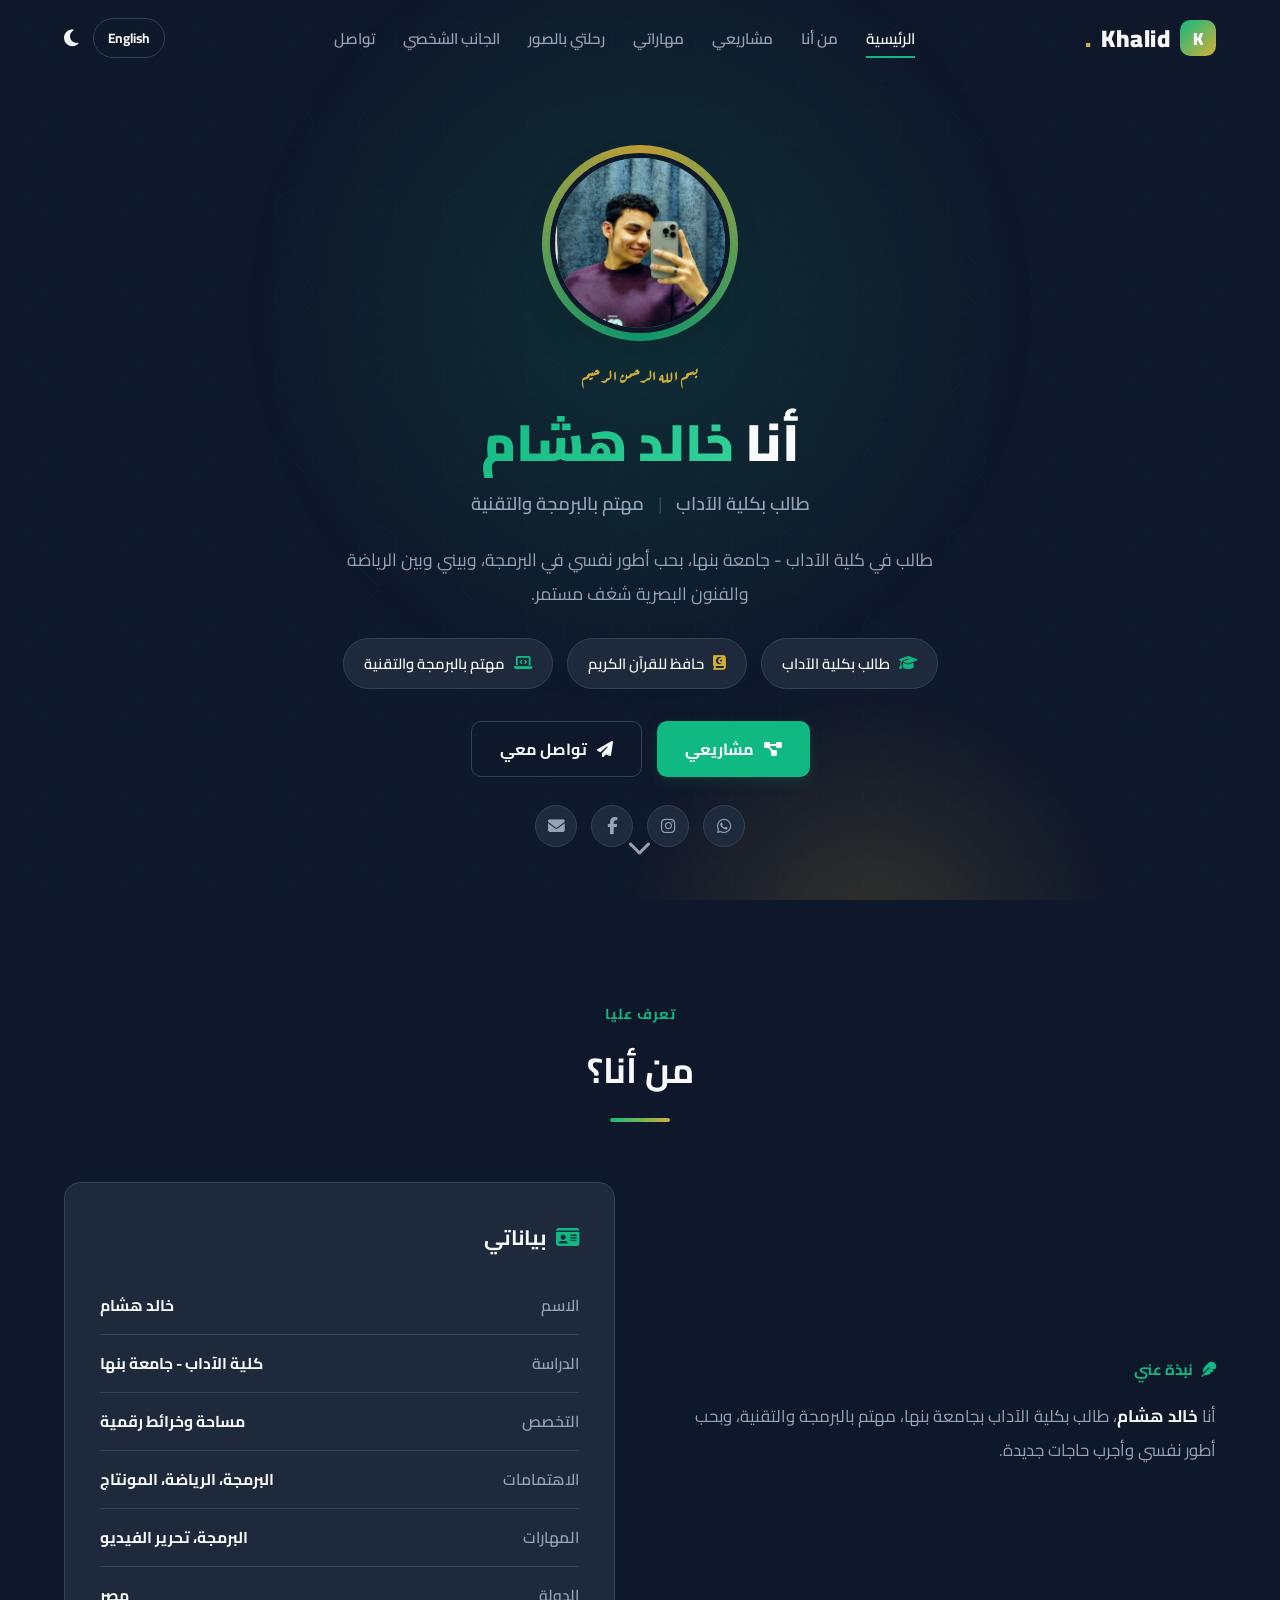
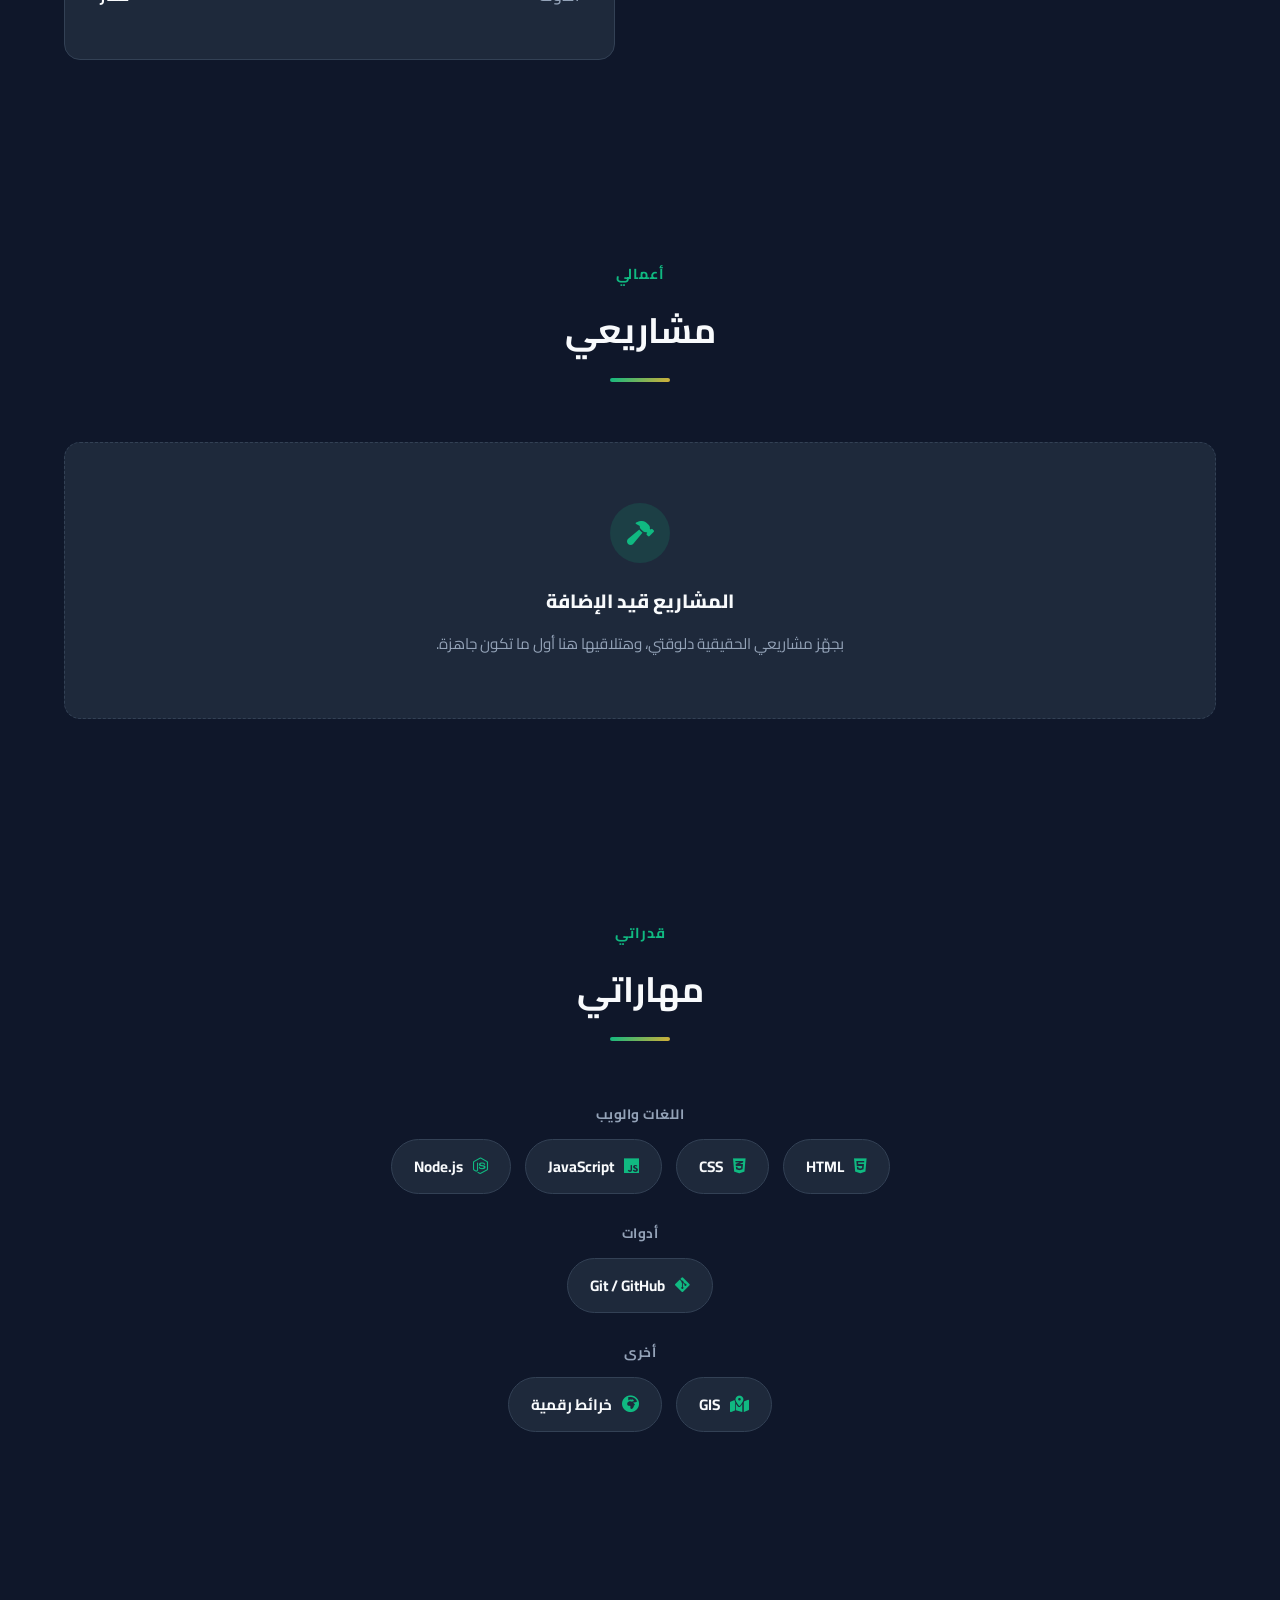
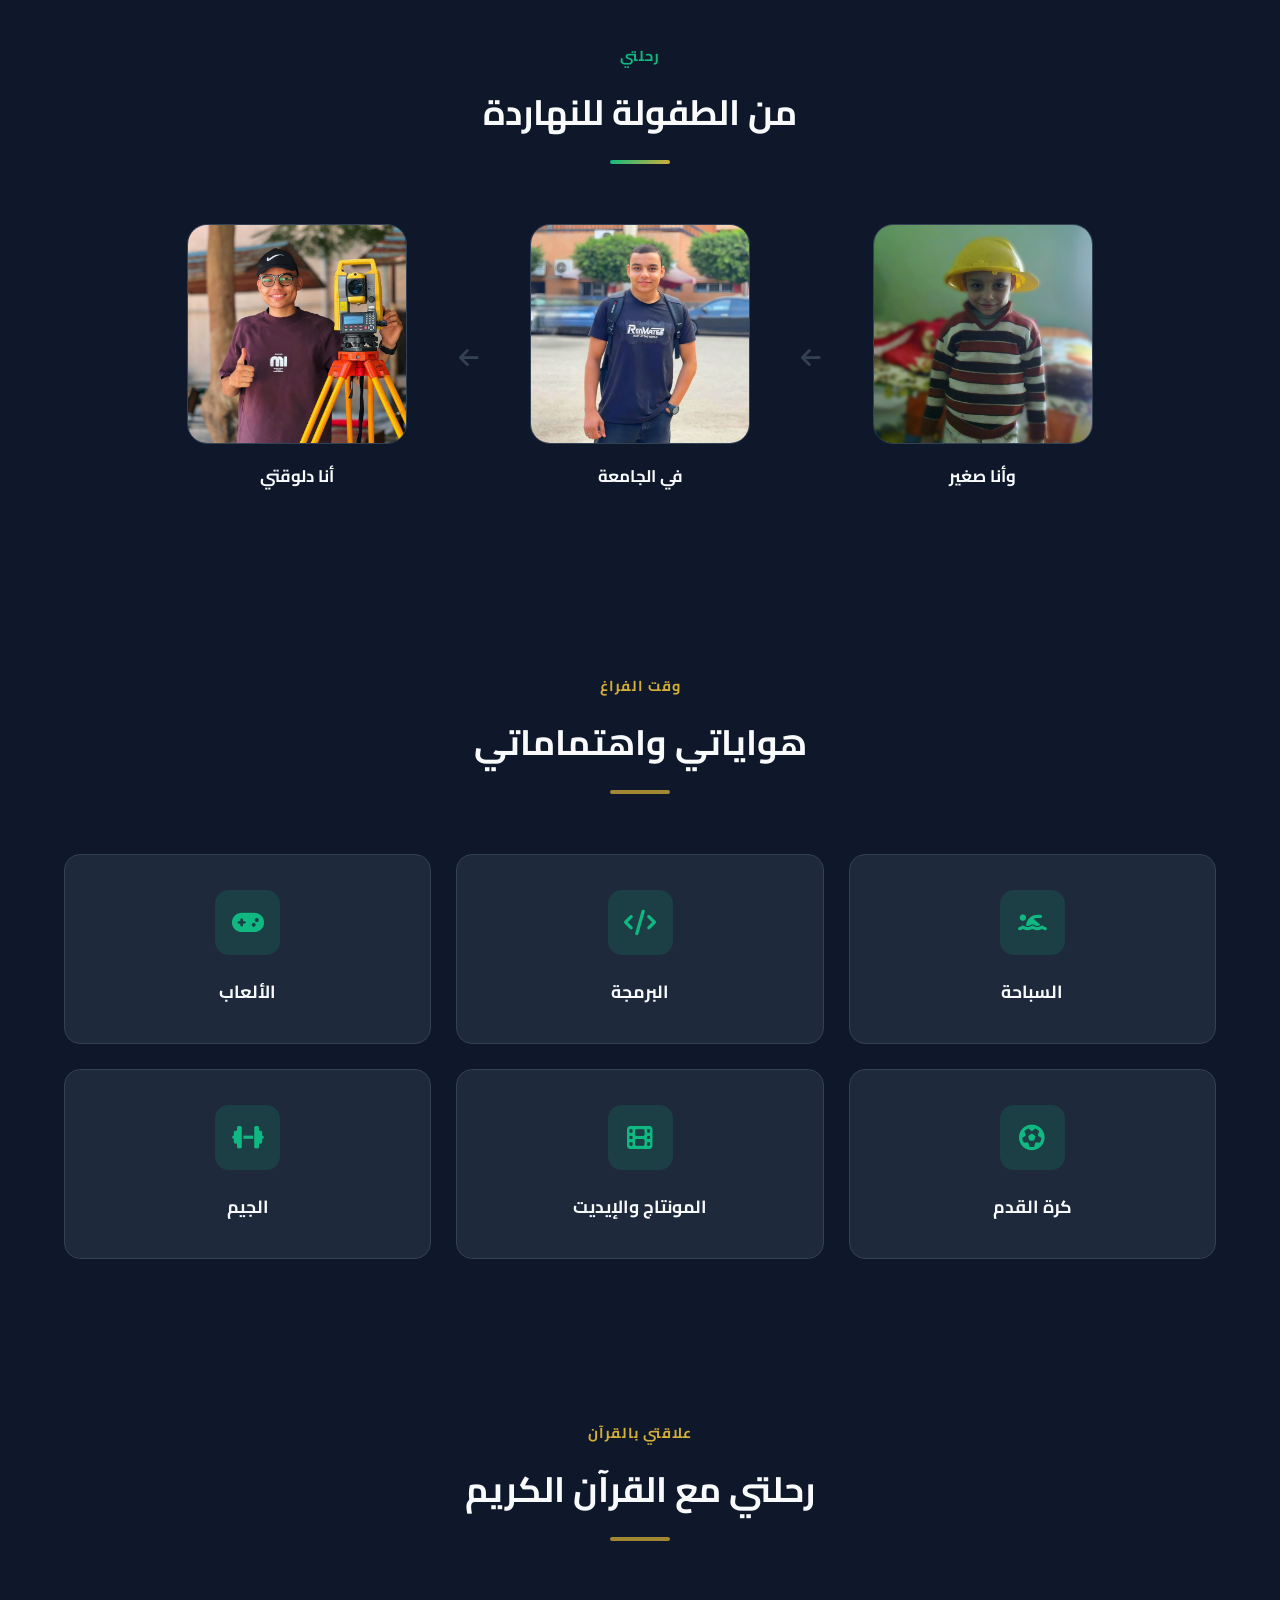
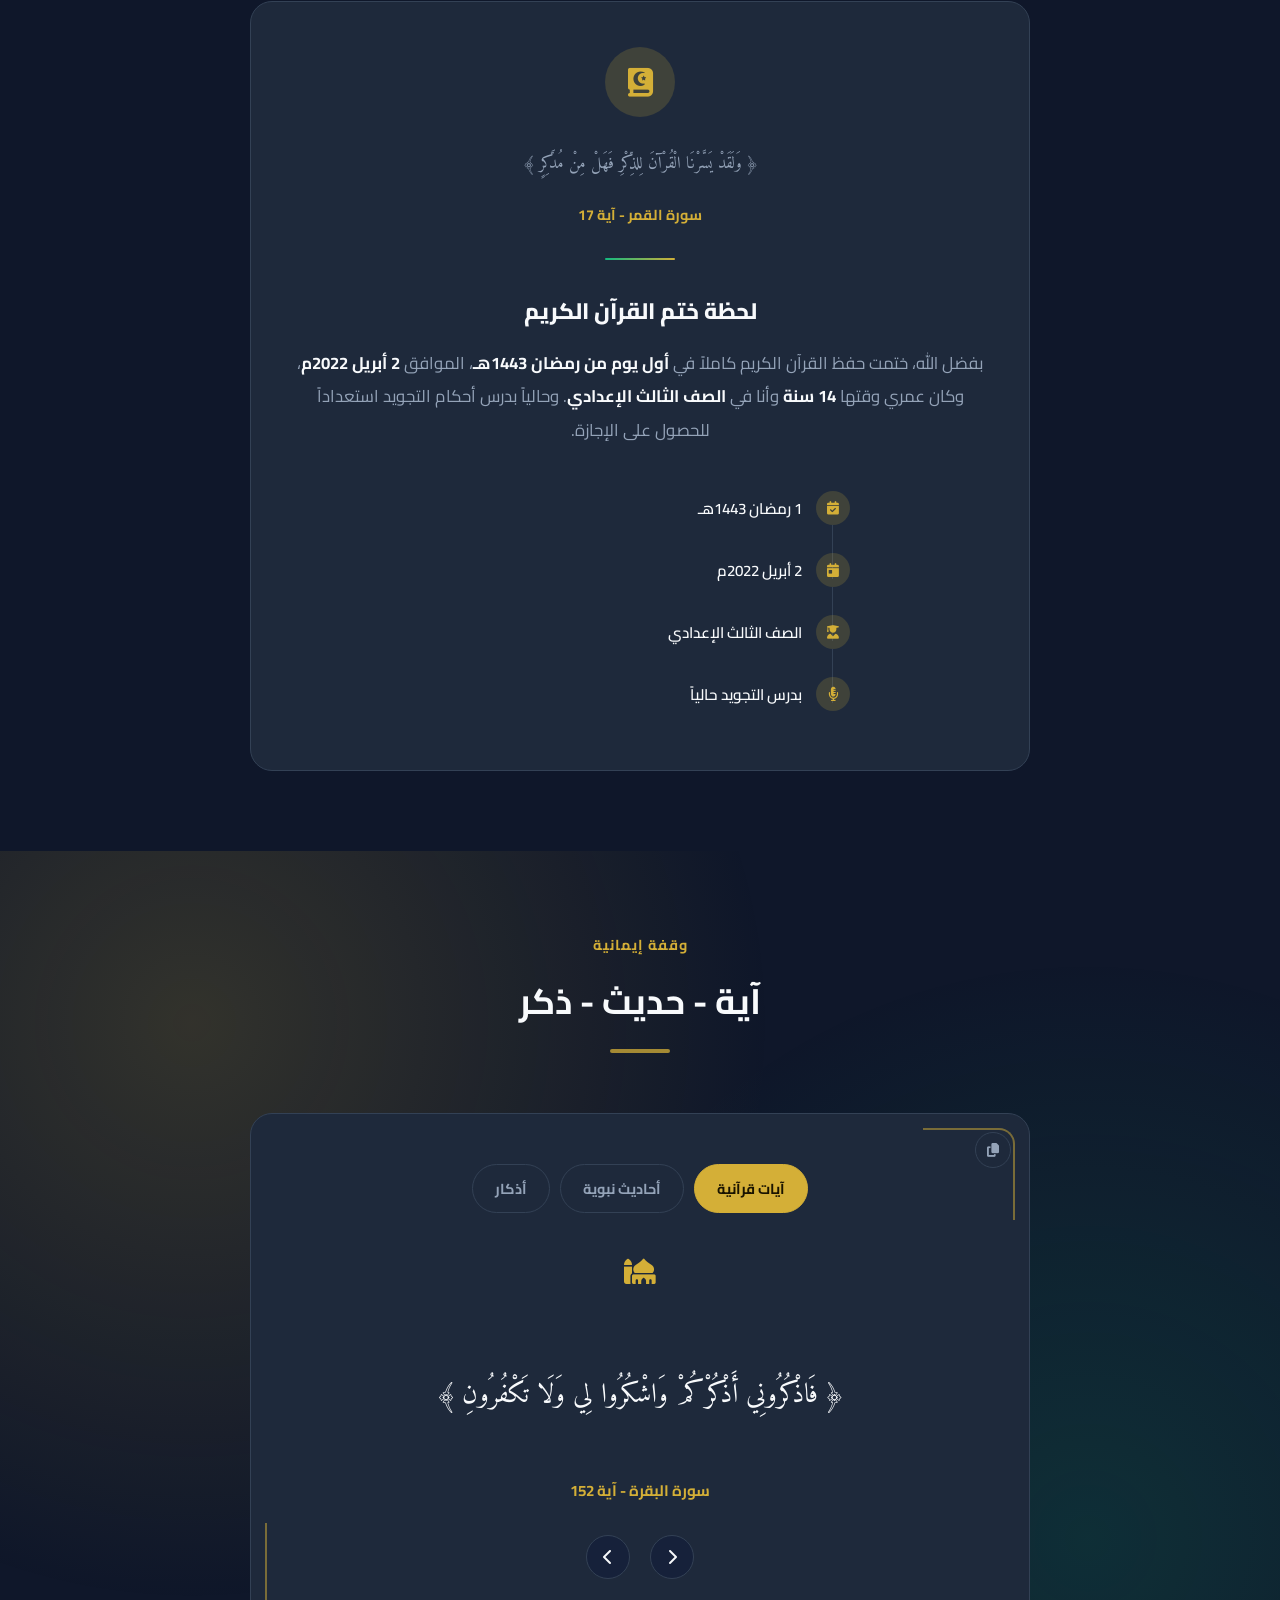
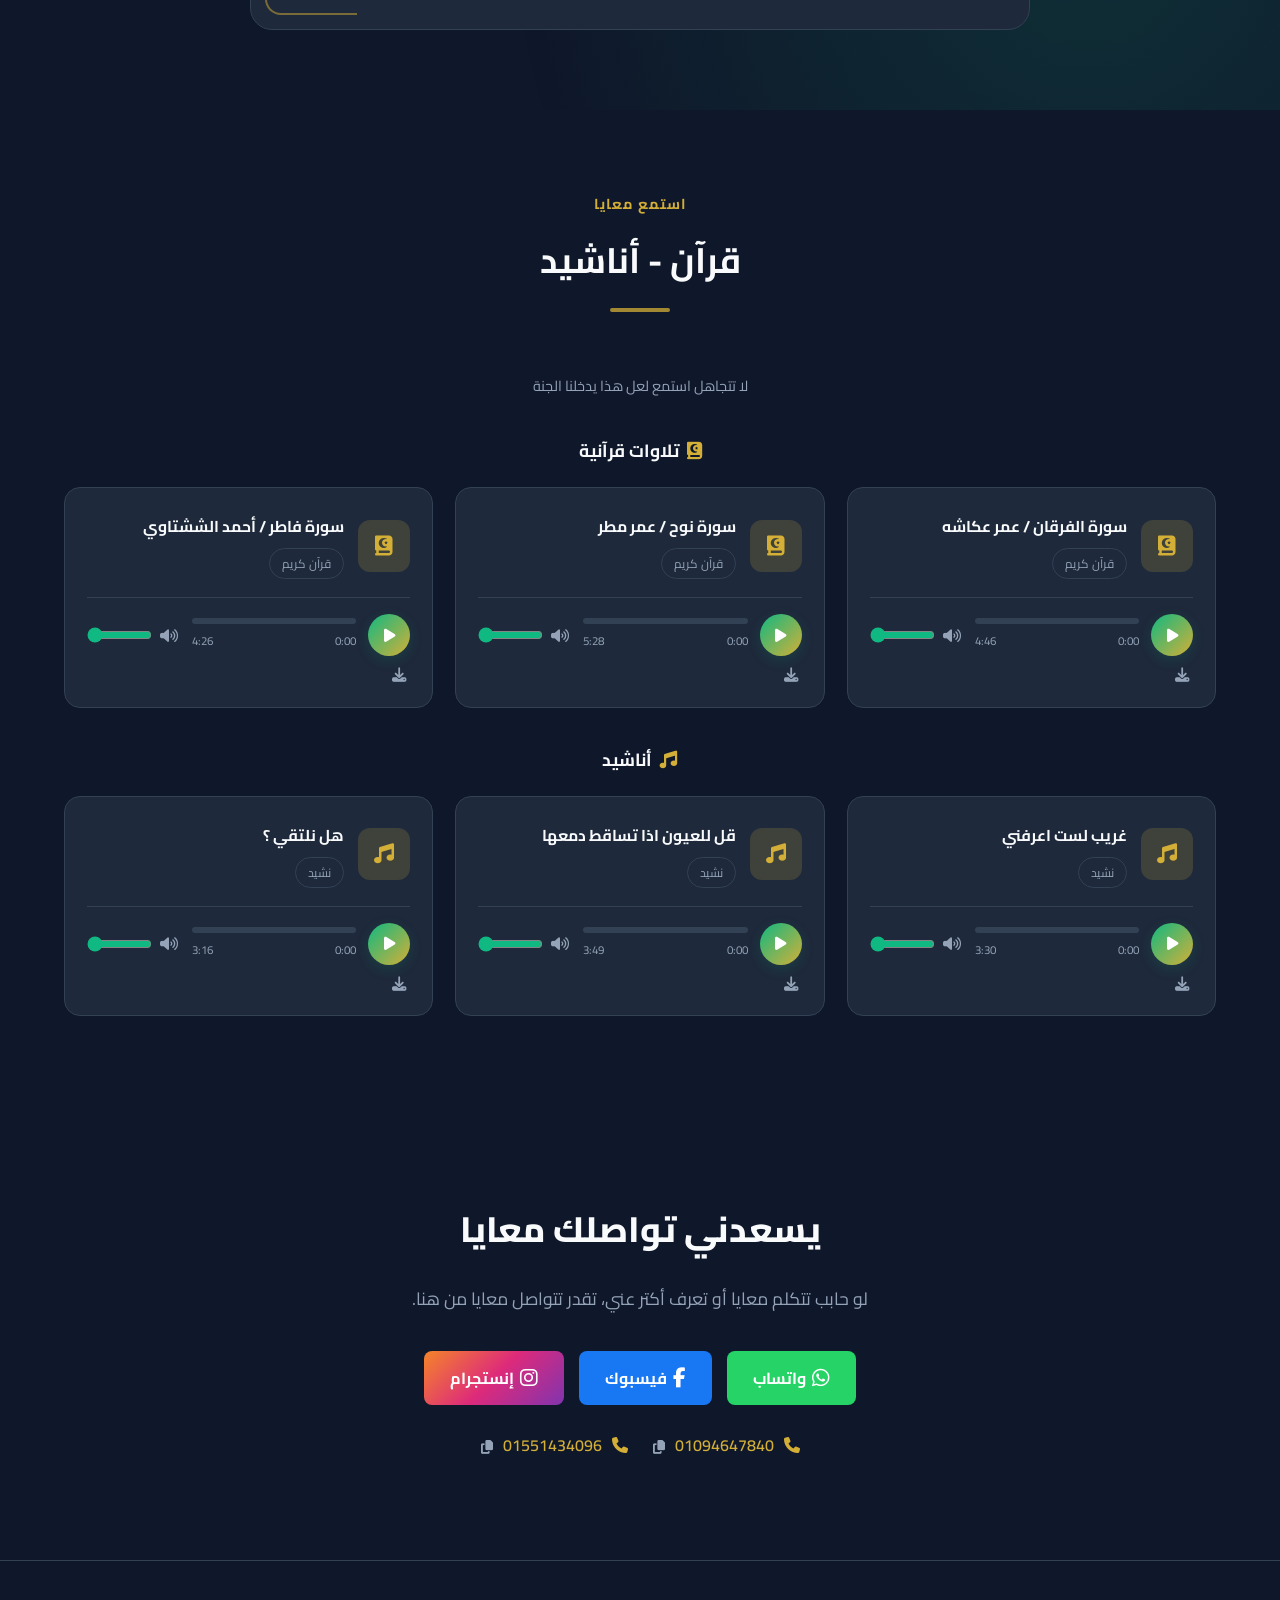
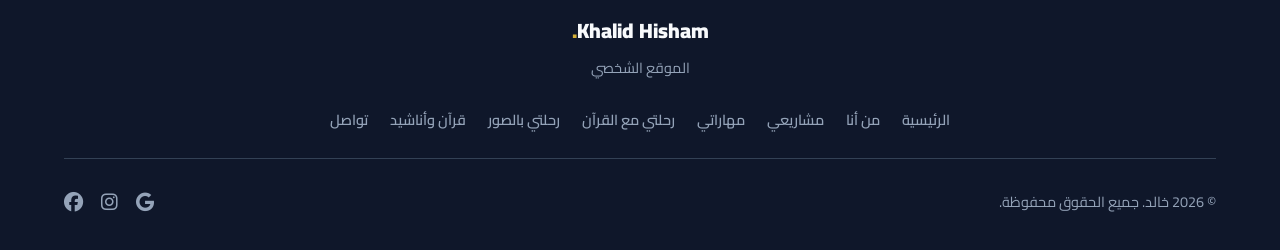
==== commit 893700d8: "Add files via upload" ====
--- a/index.html
+++ b/index.html
@@ -136,8 +136,7 @@
         <div class="about-grid">
             <div class="about-text reveal">
                 <span class="about-kicker"><i class="fas fa-feather" aria-hidden="true"></i> <span data-i18n="about_kicker">نبذة عني</span></span>
-                <p data-i18n-html="about_p1">اسمي <span class="highlight">خالد</span>، طالب بكلية الآداب - جامعة بنها.</p>
-                <p data-i18n-html="about_p2">في وقتي الحر بلاقي نفسي بين الرياضة والجيم، وبين المونتاج والإيديت.</p>
+                <p data-i18n-html="about_p1">أنا <span class="highlight">خالد هشام</span>، طالب بكلية الآداب بجامعة بنها، مهتم بالبرمجة والتقنية، وبحب أطور نفسي وأجرب حاجات جديدة.</p>
             </div>
             <div class="about-card reveal">
                 <h3><i class="fas fa-id-card" aria-hidden="true"></i> <span data-i18n="about_card_title">بياناتي</span></h3>
@@ -146,7 +145,7 @@
                 <div class="info-row"><span data-i18n="info_major">التخصص</span><span data-i18n="info_major_val">مساحة وخرائط رقمية</span></div>
                 <div class="info-row"><span data-i18n="info_interests">الاهتمامات</span><span data-i18n="info_interests_val">البرمجة، الرياضة، المونتاج</span></div>
                 <div class="info-row"><span data-i18n="info_skills">المهارات</span><span data-i18n="info_skills_val">البرمجة، تحرير الفيديو</span></div>
-                <div class="info-row"><span data-i18n="info_city">المدينة</span><span data-i18n="info_city_val">مصر</span></div>
+                <div class="info-row"><span data-i18n="info_city">الدولة</span><span data-i18n="info_city_val">مصر</span></div>
             </div>
         </div>
     </div>
@@ -261,7 +260,7 @@
             <div class="line"></div>
         </div>
         <div class="faith-card reveal">
-            <button class="faith-copy-btn" id="faith-copy" type="button" aria-label="Copy text"><i class="fas fa-copy" aria-hidden="true"></i></button>
+            <button class="faith-copy-btn" id="faith-copy" type="button" data-i18n-aria="aria_faith_copy" aria-label="Copy text"><i class="fas fa-copy" aria-hidden="true"></i></button>
             <div class="faith-tabs">
                 <button class="faith-tab active" data-type="ayah" data-i18n="tab_ayah">آيات قرآنية</button>
                 <button class="faith-tab" data-type="hadith" data-i18n="tab_hadith">أحاديث نبوية</button>
@@ -271,8 +270,8 @@
             <p class="faith-text" id="faith-text"></p>
             <p class="faith-source" id="faith-source"></p>
             <div class="faith-nav">
-                <button id="faith-prev" aria-label="السابق"><i class="fas fa-chevron-right" aria-hidden="true"></i></button>
-                <button id="faith-next" aria-label="التالي"><i class="fas fa-chevron-left" aria-hidden="true"></i></button>
+                <button id="faith-prev" data-i18n-aria="aria_faith_prev" aria-label="السابق"><i class="fas fa-chevron-right" aria-hidden="true"></i></button>
+                <button id="faith-next" data-i18n-aria="aria_faith_next" aria-label="التالي"><i class="fas fa-chevron-left" aria-hidden="true"></i></button>
             </div>
         </div>
     </div>
@@ -439,12 +438,8 @@
             <a href="https://instagram.com/khalid_gaballah" target="_blank" rel="noopener" class="cbtn cbtn-ig"><i class="fa-brands fa-instagram fa-lg" aria-hidden="true" style="margin-left:6px;"></i> <span data-i18n="contact_ig">إنستجرام</span></a>
         </div>
         <div class="phone-row">
-            <div class="phone-item"><i class="fa-solid fa-phone" aria-hidden="true" style="color:var(--gold);margin-left:6px;"></i> <a href="tel:+201094647840">01094647840</a> <button class="copy-phone-btn" type="button" data-phone="01094647840" aria-label="Copy phone number"><i class="fas fa-copy" aria-hidden="true"></i></button></div>
-            <div class="phone-item"><i class="fa-solid fa-phone" aria-hidden="true" style="color:var(--gold);margin-left:6px;"></i> <a href="tel:+201551434096">01551434096</a> <button class="copy-phone-btn" type="button" data-phone="01551434096" aria-label="Copy phone number"><i class="fas fa-copy" aria-hidden="true"></i></button></div>
-        </div>
-        <div class="qr-box reveal">
-            <img src="https://api.qrserver.com/v1/create-qr-code/?size=160x160&data=https%3A%2F%2Fkhalid-1-1.github.io%2Fkhalid-hisham%2F" alt="QR Code" width="130" height="130" loading="lazy" decoding="async">
-            <span data-i18n="qr_note">امسح الكود عشان توصل للموقع بسرعة</span>
+            <div class="phone-item"><i class="fa-solid fa-phone" aria-hidden="true" style="color:var(--gold);margin-left:6px;"></i> <a href="tel:+201094647840">01094647840</a> <button class="copy-phone-btn" type="button" data-phone="01094647840" data-i18n-aria="aria_copy_phone" aria-label="Copy phone number"><i class="fas fa-copy" aria-hidden="true"></i></button></div>
+            <div class="phone-item"><i class="fa-solid fa-phone" aria-hidden="true" style="color:var(--gold);margin-left:6px;"></i> <a href="tel:+201551434096">01551434096</a> <button class="copy-phone-btn" type="button" data-phone="01551434096" data-i18n-aria="aria_copy_phone" aria-label="Copy phone number"><i class="fas fa-copy" aria-hidden="true"></i></button></div>
         </div>
     </div>
 </section>
@@ -481,11 +476,11 @@
 </button>
 
 <div class="lightbox-overlay" id="lightbox-overlay" role="dialog" aria-modal="true" aria-label="Image preview" tabindex="-1">
-    <button class="lightbox-nav lightbox-prev" id="lightbox-prev" type="button" aria-label="Previous"><i class="fas fa-chevron-left" aria-hidden="true"></i></button>
-    <button class="lightbox-nav lightbox-next" id="lightbox-next" type="button" aria-label="Next"><i class="fas fa-chevron-right" aria-hidden="true"></i></button>
+    <button class="lightbox-nav lightbox-prev" id="lightbox-prev" type="button" data-i18n-aria="aria_lightbox_prev" aria-label="Previous"><i class="fas fa-chevron-left" aria-hidden="true"></i></button>
+    <button class="lightbox-nav lightbox-next" id="lightbox-next" type="button" data-i18n-aria="aria_lightbox_next" aria-label="Next"><i class="fas fa-chevron-right" aria-hidden="true"></i></button>
     <div class="lightbox-content">
         <span class="lightbox-counter" id="lightbox-counter"></span>
-        <button class="lightbox-close" id="lightbox-close" type="button" aria-label="Close">
+        <button class="lightbox-close" id="lightbox-close" type="button" data-i18n-aria="aria_lightbox_close" aria-label="Close">
             <i class="fas fa-times" aria-hidden="true"></i>
         </button>
         <img id="lightbox-img" src="" alt="">
--- a/css/style.css
+++ b/css/style.css
@@ -149,16 +149,17 @@
 .about-card { background-color: var(--surface); border: 1px solid var(--border); border-radius: var(--radius); padding: 35px; }
 .about-card h3 { font-size: 1.3rem; margin-bottom: 20px; display: flex; align-items: center; gap: 10px; }
 .about-card h3 i { color: var(--primary); }
-.info-row { display: flex; justify-content: space-between; padding: 14px 0; border-bottom: 1px solid var(--border); font-size: 0.98rem; }
+.info-row { display: grid; grid-template-columns: auto 1fr; column-gap: 16px; row-gap: 4px; align-items: baseline; padding: 14px 0; border-bottom: 1px solid var(--border); font-size: 0.98rem; }
 .info-row:last-child { border-bottom: none; }
-.info-row span:first-child { color: var(--text-muted); font-weight: 600; }
-.info-row span:last-child { font-weight: 700; }
+.info-row span:first-child { color: var(--text-muted); font-weight: 600; white-space: nowrap; }
+.info-row span:last-child { font-weight: 700; text-align: end; }
 .about-text p { color: var(--text-muted); line-height: 2; font-size: 1.05rem; margin-bottom: 20px; }
 .about-text .highlight { color: var(--text); font-weight: 700; }
 .about-kicker { display: inline-flex; align-items: center; gap: 8px; color: var(--primary); font-weight: 700; font-size: 0.95rem; margin-bottom: 16px; }
 
 .journey-grid { display: grid; grid-template-columns: 1fr auto 1fr auto 1fr; align-items: center; gap: 14px; max-width: 980px; margin: 0 auto; }
-.journey-arrow { color: var(--border); font-size: 1.4rem; justify-self: center; }
+.journey-arrow { color: var(--border); font-size: 1.4rem; justify-self: center; transition: transform 0.25s ease; }
+html[dir="ltr"] .journey-arrow { transform: scaleX(-1); }
 .journey-item { text-align: center; }
 .journey-frame { position: relative; width: 100%; max-width: 220px; margin: 0 auto; aspect-ratio: 1; border-radius: 20px; overflow: hidden; border: 1px solid var(--border); background: var(--surface); cursor: pointer; transition: var(--transition-fast); }
 .journey-frame:not(.no-image):hover { transform: translateY(-6px); border-color: var(--primary); box-shadow: var(--shadow-lift); }
@@ -272,6 +273,8 @@
 .faith-nav { display: flex; justify-content: center; gap: 20px; margin-top: 30px; }
 .faith-nav button { background: var(--surface-secondary); border: 1px solid var(--border); color: var(--text); width: 44px; height: 44px; border-radius: 50%; cursor: pointer; font-size: 1rem; transition: var(--transition-fast); }
 .faith-nav button:hover { border-color: var(--gold); color: var(--gold); }
+.faith-nav button i { transition: transform 0.2s ease; }
+html[dir="ltr"] .faith-nav button i { transform: scaleX(-1); }
 .faith-copy-btn { position: absolute; top: 18px; inset-inline-start: 18px; background: none; border: 1px solid var(--border); color: var(--text-muted); width: 36px; height: 36px; border-radius: 50%; cursor: pointer; font-size: 0.85rem; transition: var(--transition-fast); z-index: 2; }
 .faith-copy-btn:hover { color: var(--gold); border-color: var(--gold); }
 
@@ -350,8 +353,10 @@
 .lightbox-nav { position: fixed; top: 50%; transform: translateY(-50%); width: 46px; height: 46px; border-radius: 50%; background: var(--surface); border: 1px solid var(--border); color: var(--text); font-size: 1.1rem; cursor: pointer; display: flex; align-items: center; justify-content: center; z-index: 2001; transition: var(--transition-fast); }
 .lightbox-nav:hover { color: var(--primary); border-color: var(--primary); }
 .lightbox-nav:disabled { opacity: 0.35; cursor: not-allowed; }
-.lightbox-prev { left: 26px; }
-.lightbox-next { right: 26px; }
+.lightbox-prev { inset-inline-start: 26px; }
+.lightbox-next { inset-inline-end: 26px; }
+.lightbox-nav i { transition: transform 0.2s ease; }
+html[dir="rtl"] .lightbox-nav i { transform: scaleX(-1); }
 .lightbox-counter { position: absolute; bottom: -40px; left: 50%; transform: translateX(-50%); color: #f8fafc; font-size: 0.85rem; font-variant-numeric: tabular-nums; }
 
 .cta-section { text-align: center; }
@@ -371,10 +376,6 @@
 .phone-item a { color: var(--gold); }
 .copy-phone-btn { background: none; border: none; color: var(--text-muted); cursor: pointer; font-size: 0.85rem; margin-inline-start: 6px; vertical-align: middle; transition: var(--transition-fast); }
 .copy-phone-btn:hover { color: var(--primary); }
-.qr-box { display: flex; flex-direction: column; align-items: center; gap: 12px; margin: 35px auto 0; padding: 20px; background: var(--surface); border: 1px solid var(--border); border-radius: var(--radius); max-width: 220px; }
-.qr-box img { border-radius: 8px; background: #fff; padding: 6px; }
-.qr-box span { color: var(--text-muted); font-size: 0.8rem; text-align: center; }
-
 .footer { padding: 50px 0 30px; border-top: 1px solid var(--border); }
 .footer-content { display: flex; flex-direction: column; align-items: center; text-align: center; gap: 25px; }
 .footer-brand h3 { font-size: 1.3rem; font-weight: 900; }
--- a/css/responsive.css
+++ b/css/responsive.css
@@ -22,8 +22,8 @@
 
 @media (max-width: 600px) {
     .lightbox-nav { width: 38px; height: 38px; font-size: 0.95rem; }
-    .lightbox-prev { left: 8px; }
-    .lightbox-next { right: 8px; }
+    .lightbox-prev { inset-inline-start: 8px; }
+    .lightbox-next { inset-inline-end: 8px; }
 }
 
 @media (max-width: 500px) {
@@ -40,5 +40,6 @@
 
 @media (max-width: 640px) {
     .journey-grid { grid-template-columns: 1fr; gap: 30px; }
-    .journey-arrow { transform: rotate(90deg); }
+    .journey-arrow,
+    html[dir="ltr"] .journey-arrow { transform: rotate(-90deg); }
 }
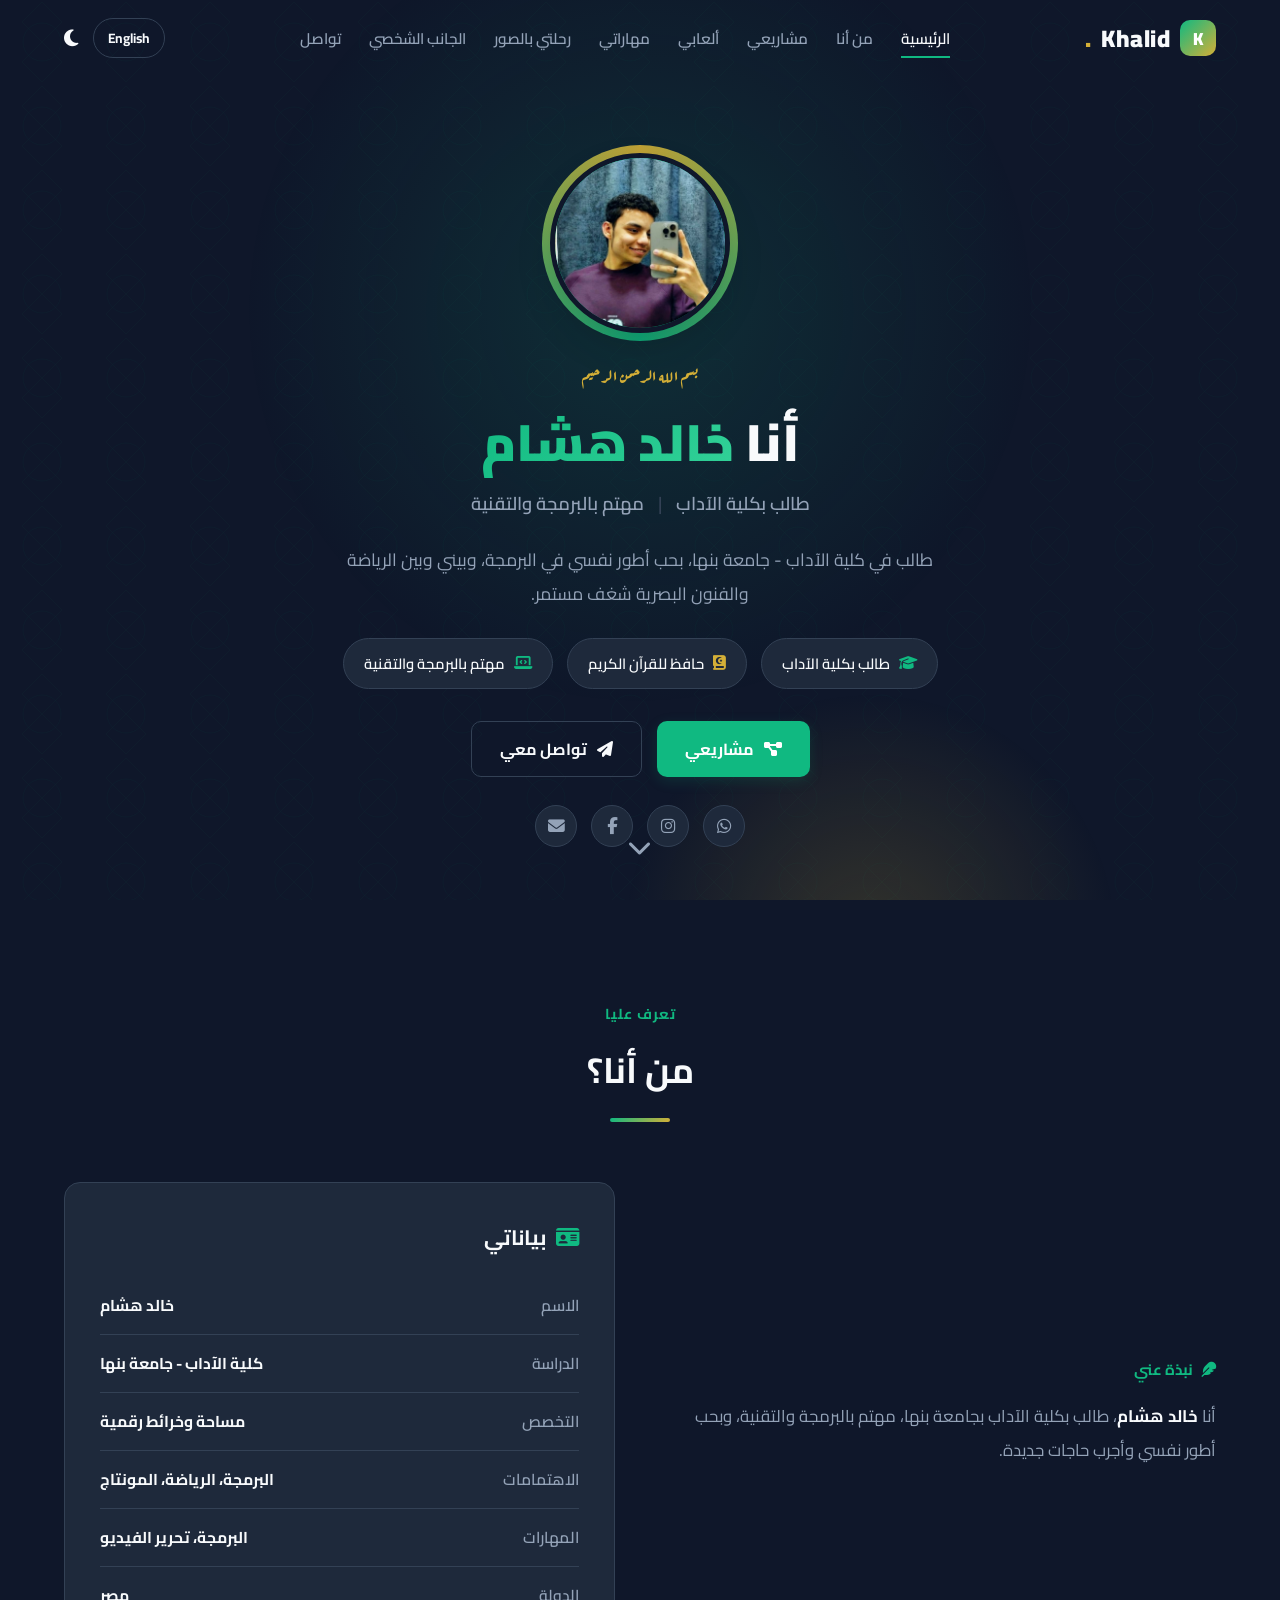
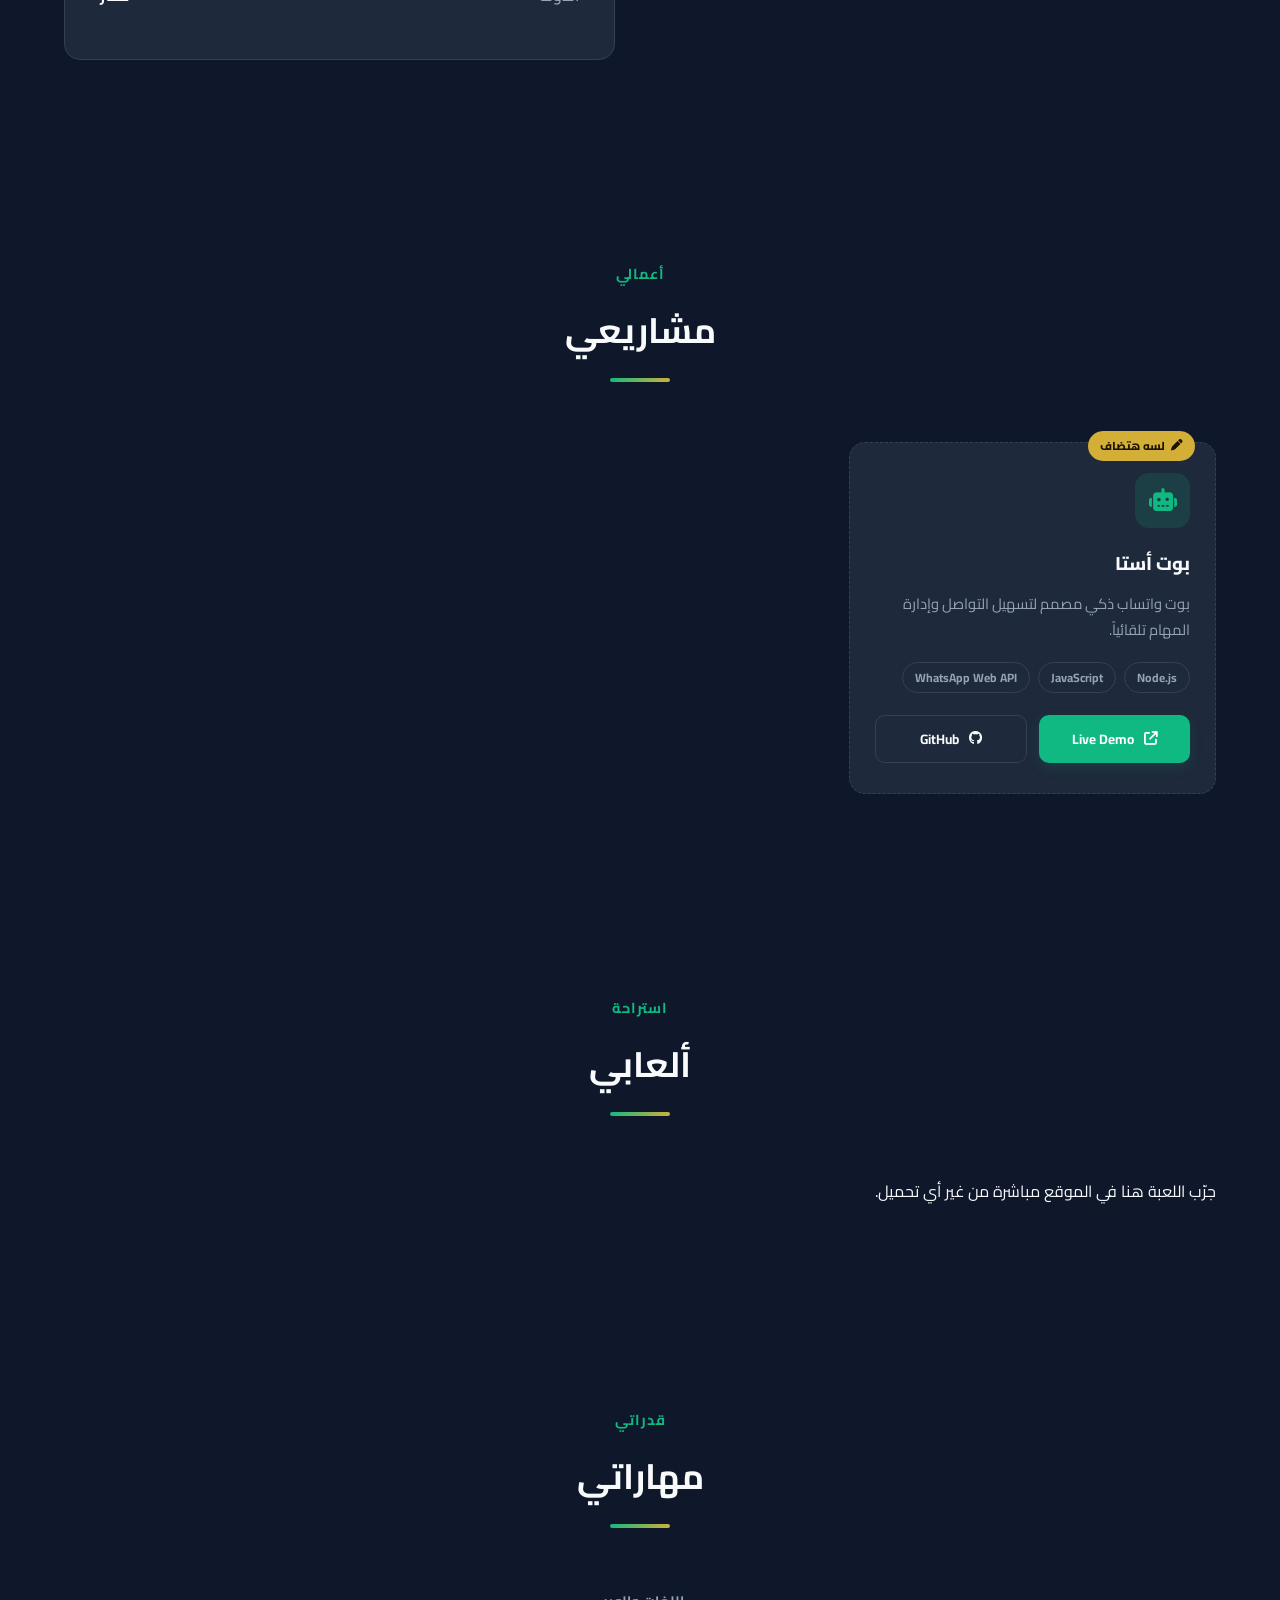
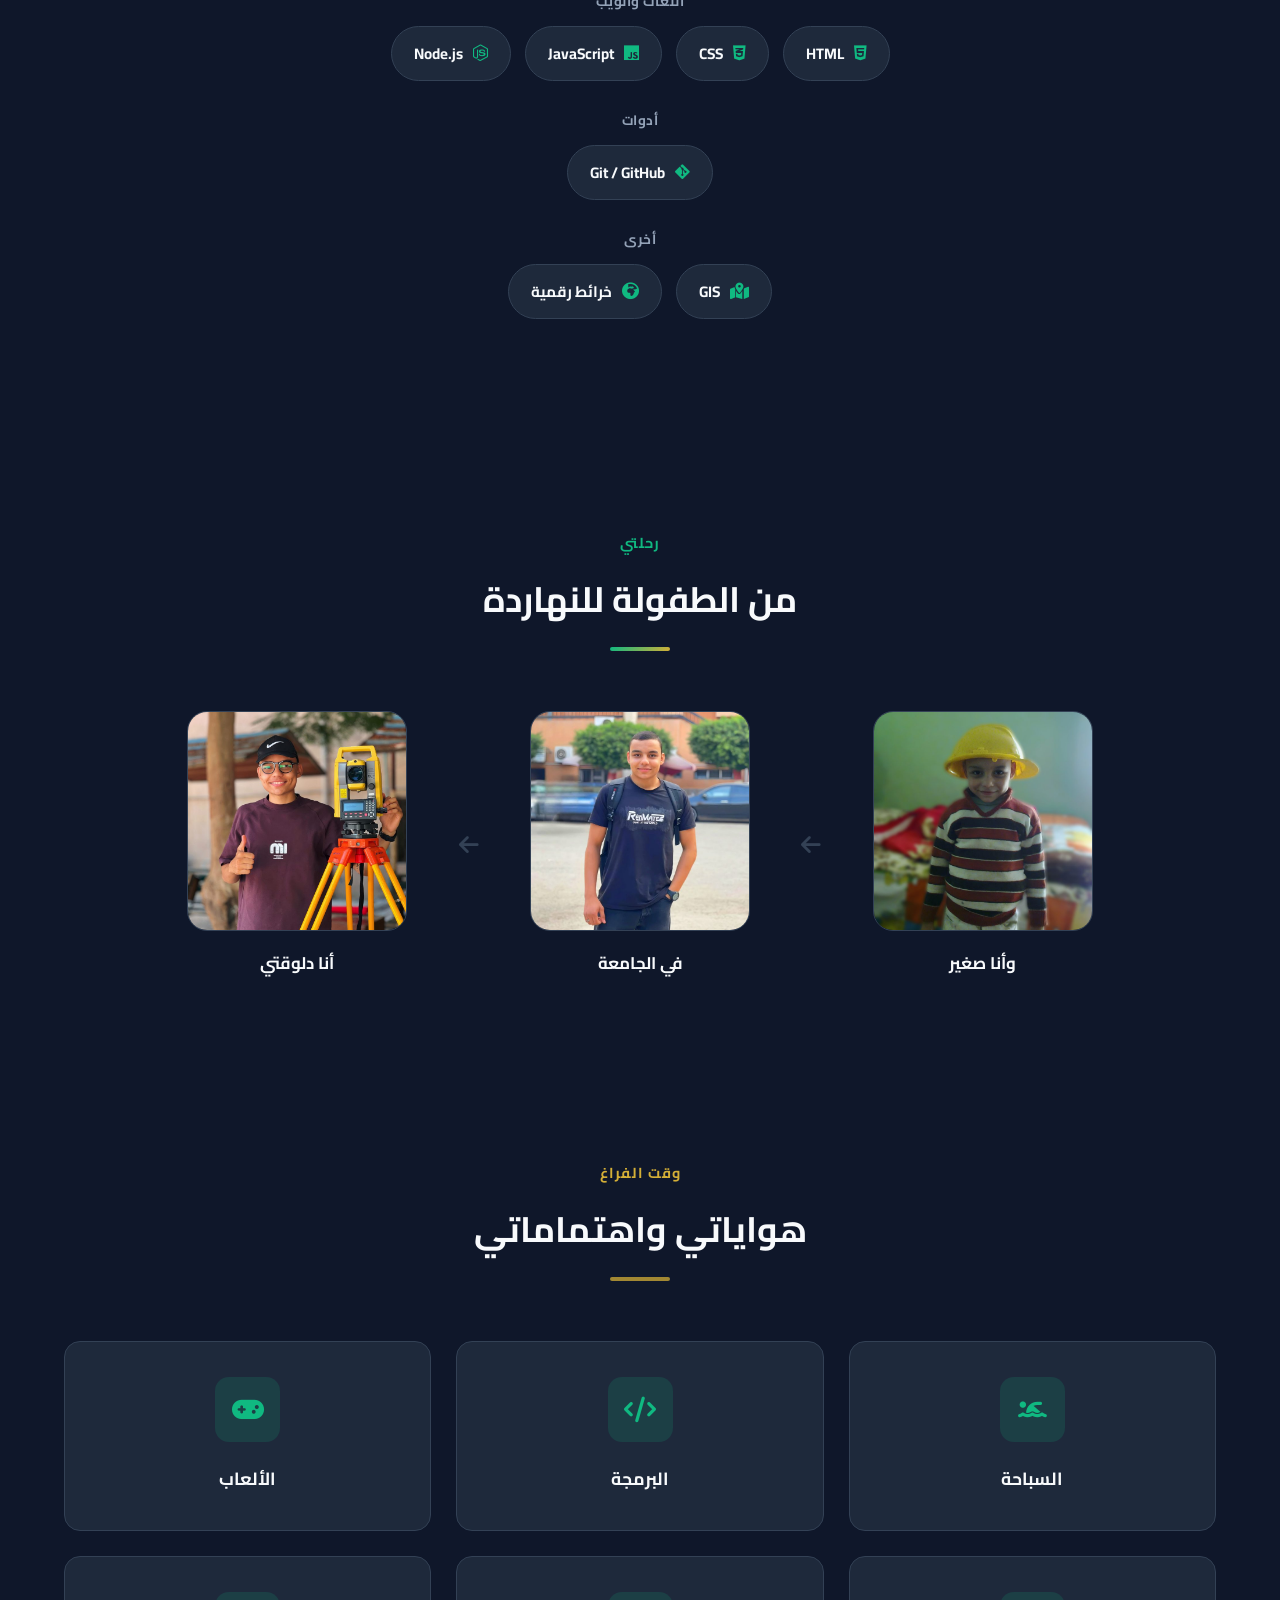
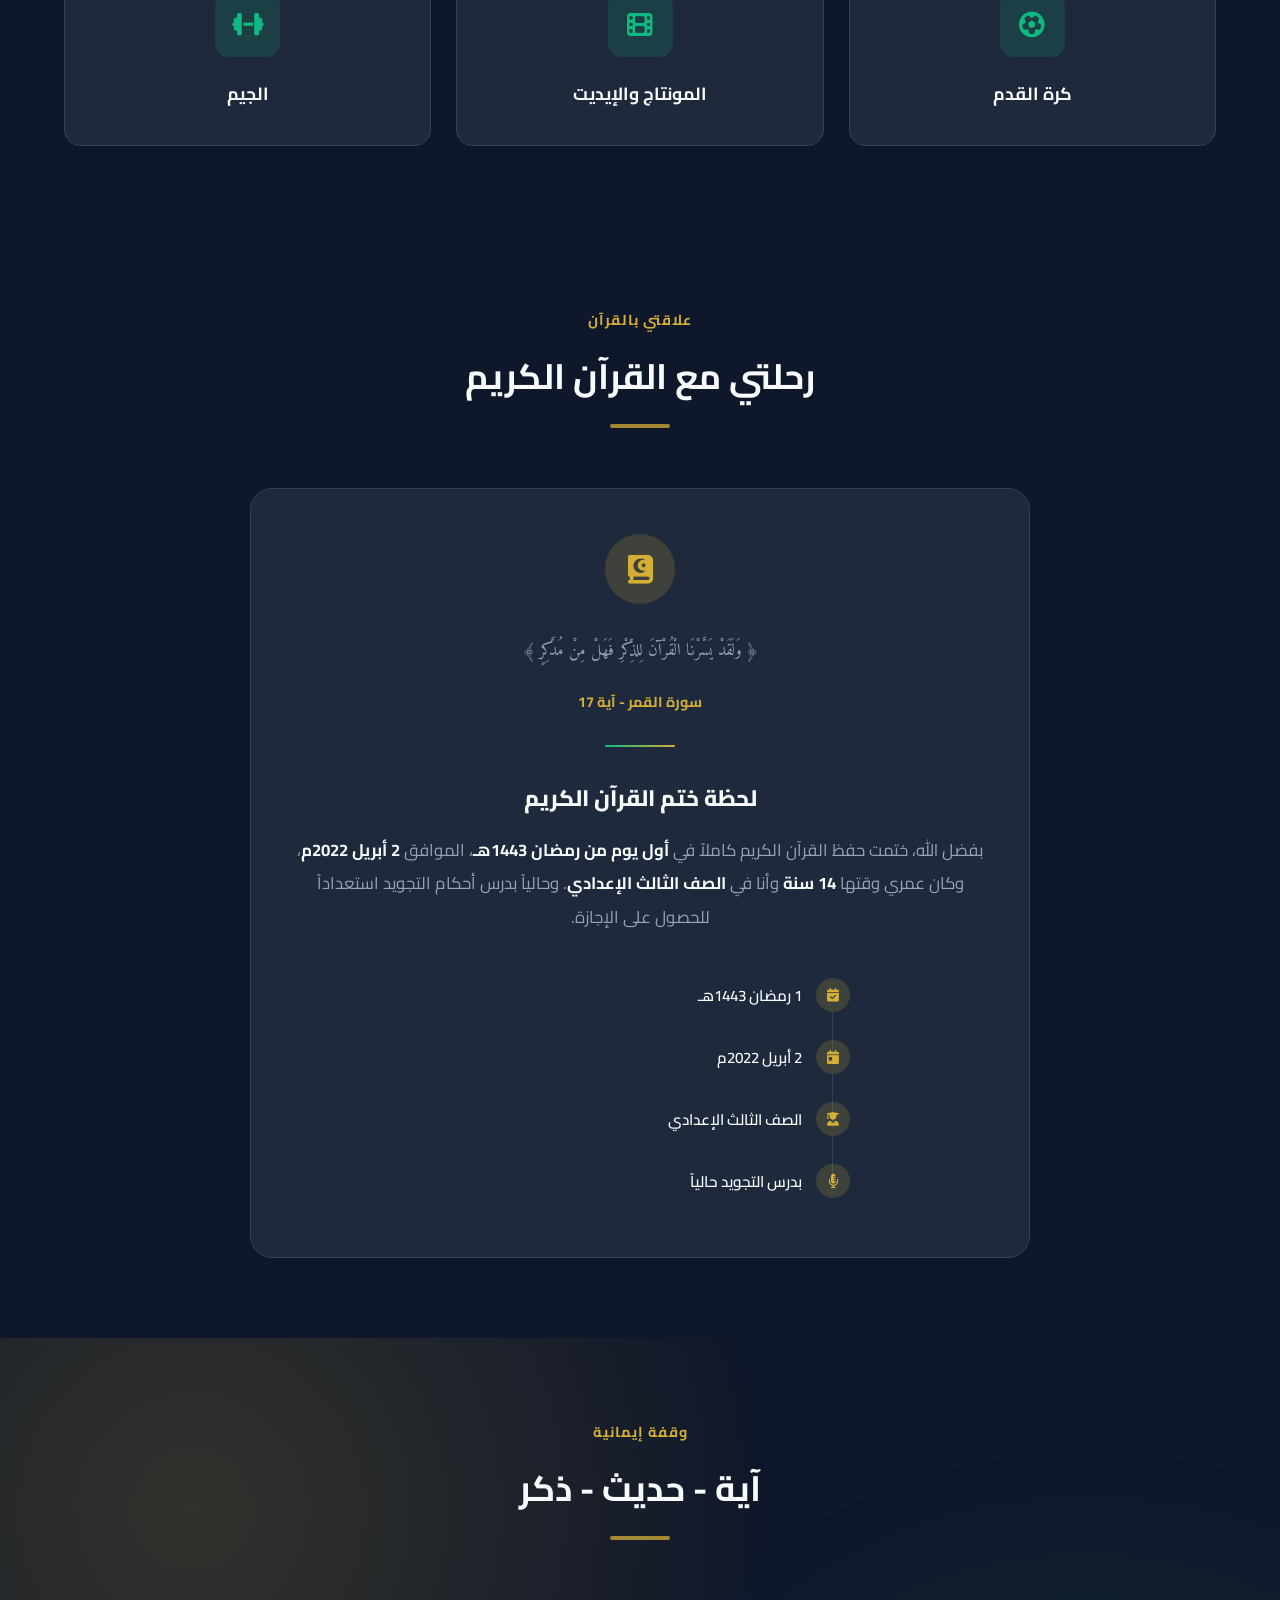
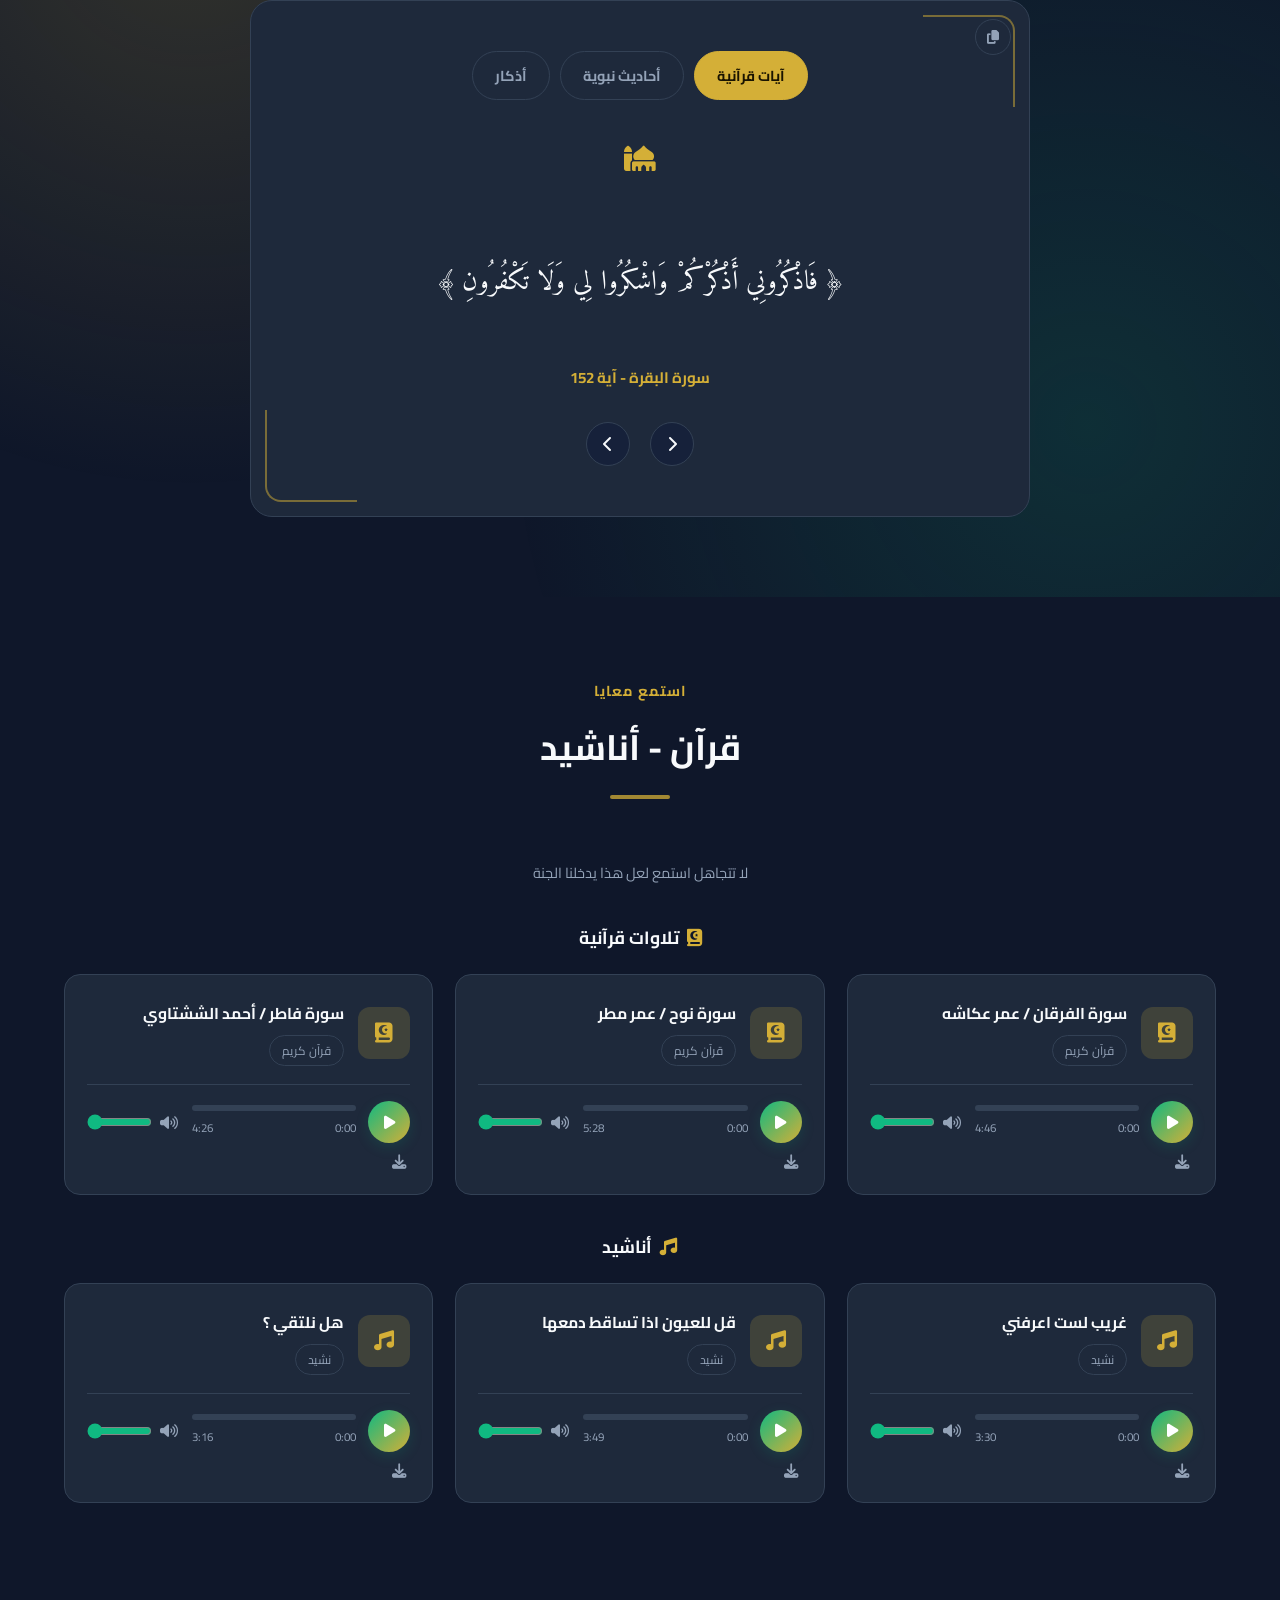
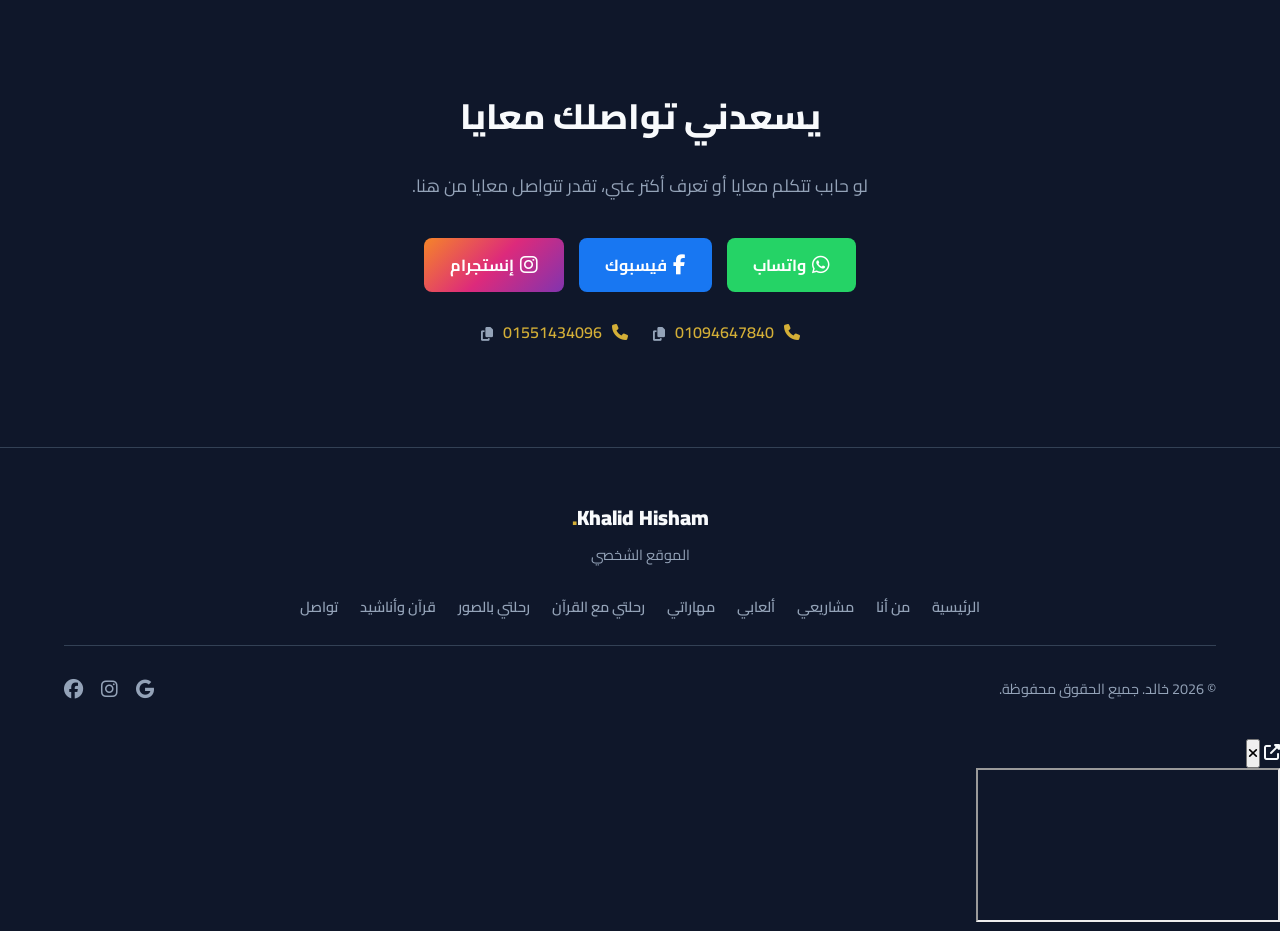
==== commit 63d791c2: "Add files via upload" ====
--- a/index.html
+++ b/index.html
@@ -78,6 +78,7 @@
             <li><a href="#home" class="nav-link active" data-i18n="nav_home">الرئيسية</a></li>
             <li><a href="#about" class="nav-link" data-i18n="nav_about">من أنا</a></li>
             <li><a href="#projects" class="nav-link" data-i18n="nav_projects">مشاريعي</a></li>
+            <li><a href="#games" class="nav-link" data-i18n="nav_games">ألعابي</a></li>
             <li><a href="#skills" class="nav-link" data-i18n="nav_skills">مهاراتي</a></li>
             <li><a href="#gallery" class="nav-link" data-i18n="nav_gallery">رحلتي بالصور</a></li>
             <li><a href="#hobbies" class="nav-link" data-i18n="nav_hobbies">هواياتي</a></li>
@@ -162,6 +163,18 @@
     </div>
 </section>
 
+
+<section id="games" class="games-section section-padding">
+    <div class="container">
+        <div class="section-header reveal">
+            <span class="subtitle" data-i18n="games_subtitle">استراحة</span>
+            <h2 data-i18n="games_title">ألعابي</h2>
+            <div class="line"></div>
+        </div>
+        <p class="games-note reveal" data-i18n="games_note">جرّب اللعبة هنا في الموقع مباشرة من غير أي تحميل.</p>
+        <div class="games-grid" aria-live="polite"></div>
+    </div>
+</section>
 
 <section id="skills" class="skills-section section-padding">
     <div class="container">
@@ -454,6 +467,7 @@
             <a href="#home" data-i18n="nav_home">الرئيسية</a>
             <a href="#about" data-i18n="nav_about">من أنا</a>
             <a href="#projects" data-i18n="nav_projects">مشاريعي</a>
+            <a href="#games" data-i18n="nav_games">ألعابي</a>
             <a href="#skills" data-i18n="nav_skills">مهاراتي</a>
             <a href="#quran-journey" data-i18n="nav_quran">رحلتي مع القرآن</a>
             <a href="#gallery" data-i18n="nav_gallery">رحلتي بالصور</a>
@@ -487,14 +501,27 @@
     </div>
 </div>
 
+<div class="game-modal" id="game-modal" role="dialog" aria-modal="true" data-i18n-aria="aria_game_modal" aria-label="نافذة اللعبة">
+    <div class="game-modal-bar">
+        <span class="game-modal-title" id="game-modal-title"></span>
+        <div class="game-modal-actions">
+            <a id="game-modal-newtab" class="game-modal-btn" href="#" target="_blank" rel="noopener"><i class="fas fa-up-right-from-square" aria-hidden="true"></i></a>
+            <button id="game-modal-close" class="game-modal-btn" type="button" aria-label="إغلاق اللعبة"><i class="fas fa-times" aria-hidden="true"></i></button>
+        </div>
+    </div>
+    <iframe id="game-frame" class="game-frame" title="Game" src="about:blank" allow="fullscreen; autoplay" referrerpolicy="no-referrer"></iframe>
+</div>
+
 <div class="toast" id="toast" role="status" aria-live="polite"></div>
 
 <script type="module" src="js/theme.js"></script>
 <script type="module" src="js/language.js"></script>
 <script type="module" src="js/projects.js"></script>
+<script type="module" src="js/games.js"></script>
 <script type="module" src="js/gallery.js"></script>
 <script type="module" src="js/navigation.js"></script>
 <script type="module" src="js/audio.js"></script>
 <script type="module" src="js/interactions.js"></script>
+<script type="module" src="js/background.js"></script>
 </body>
 </html>
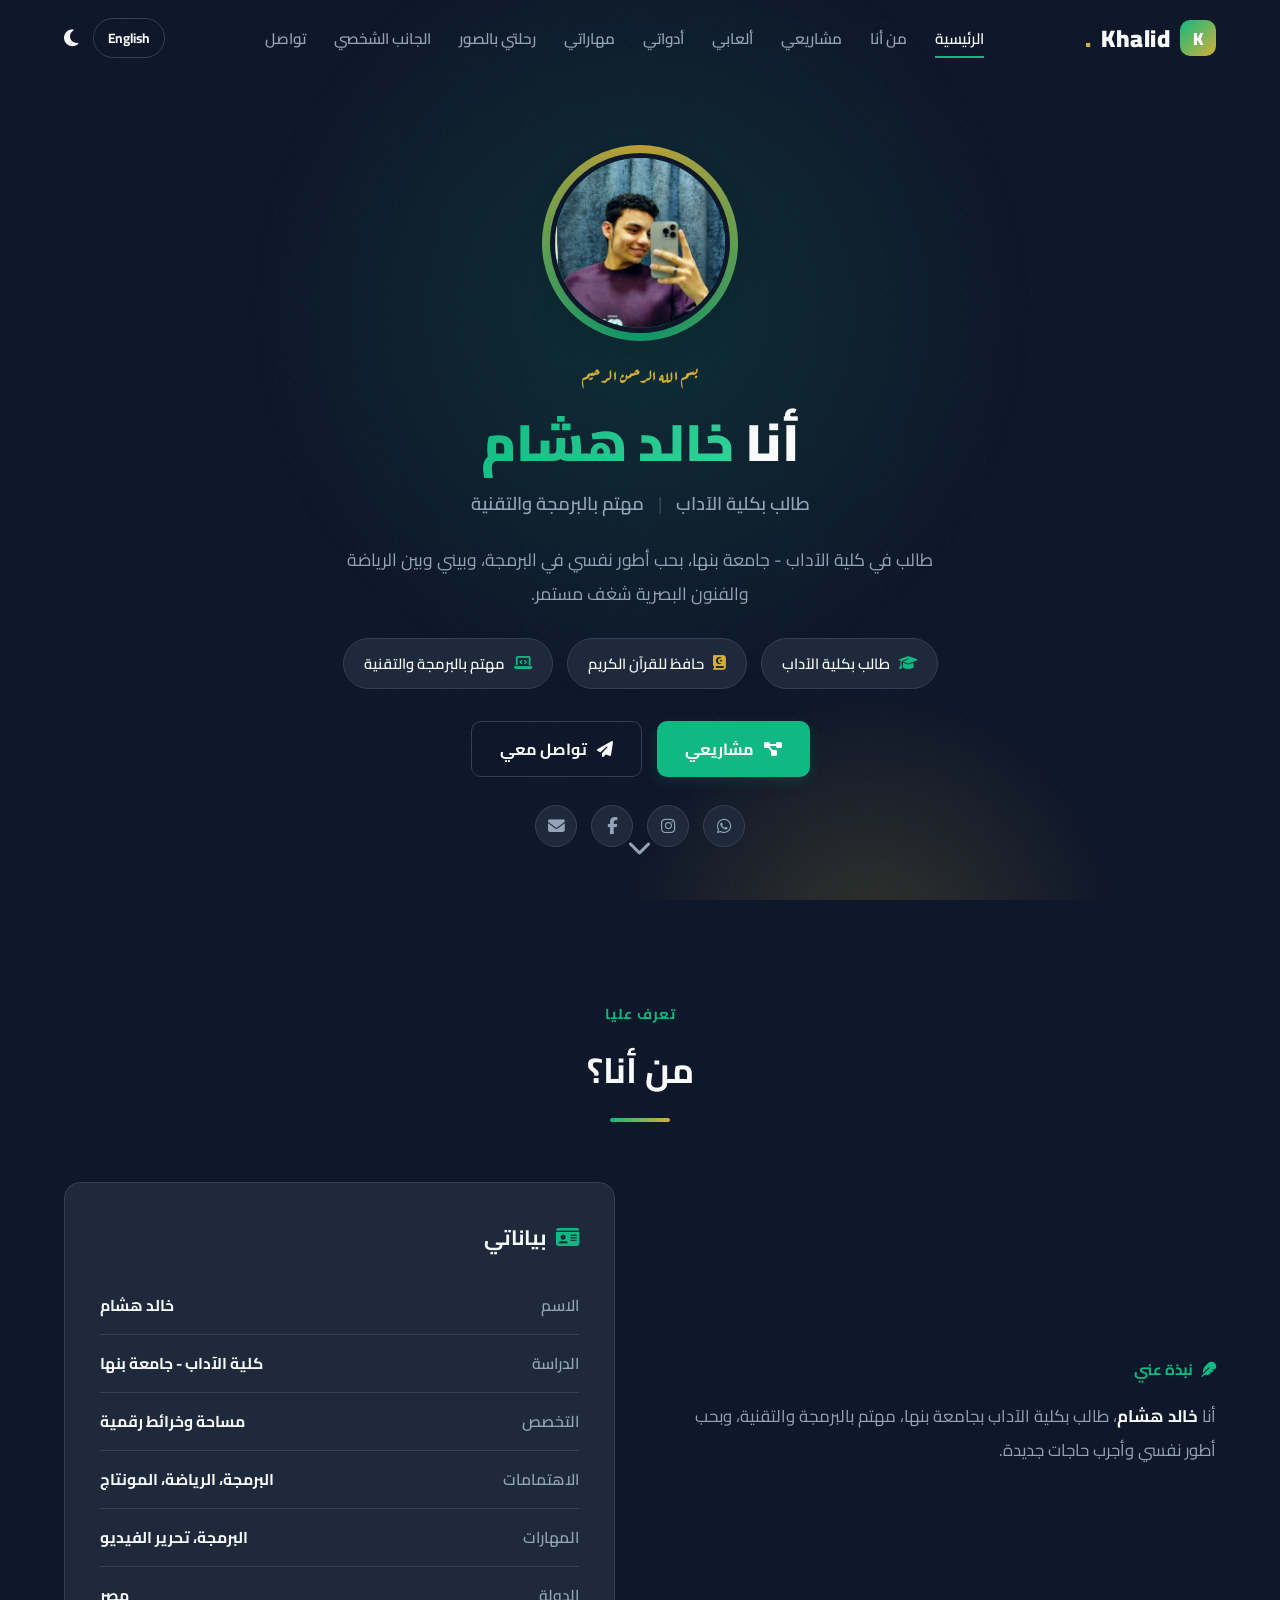
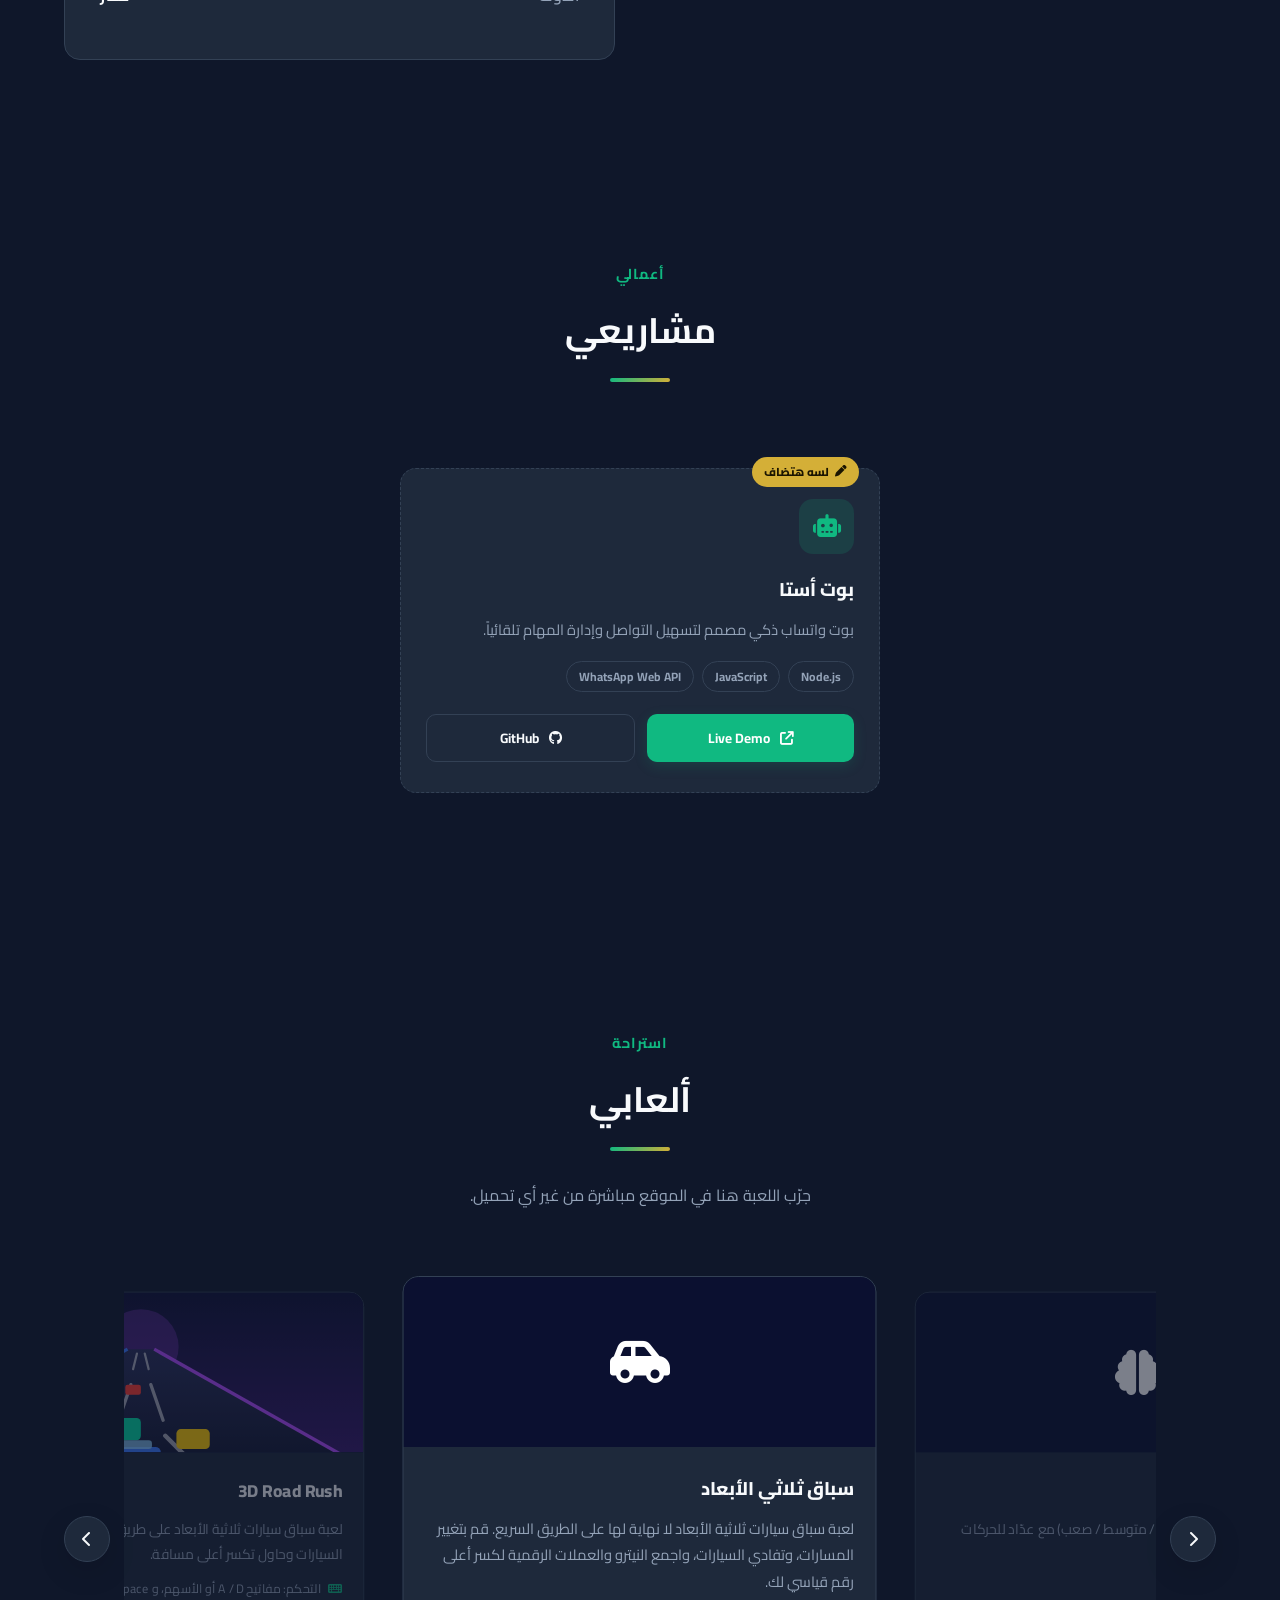
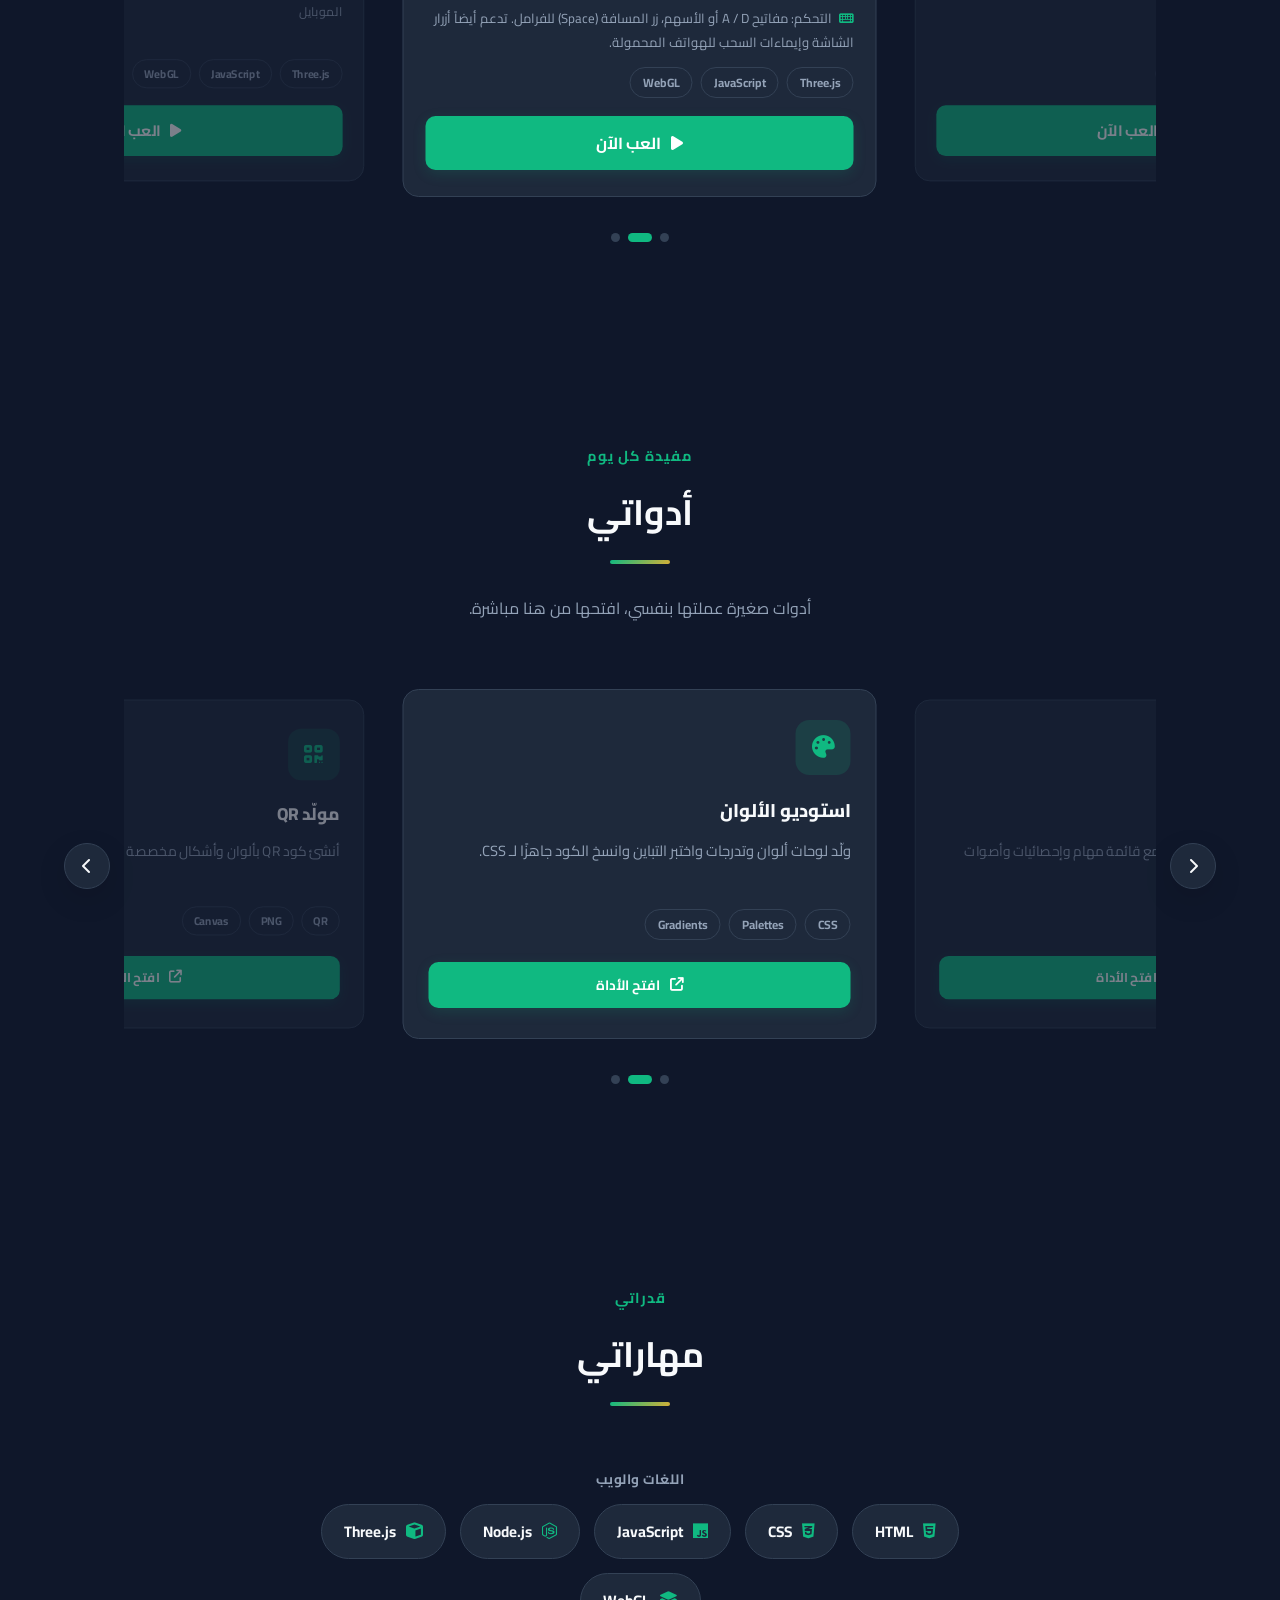
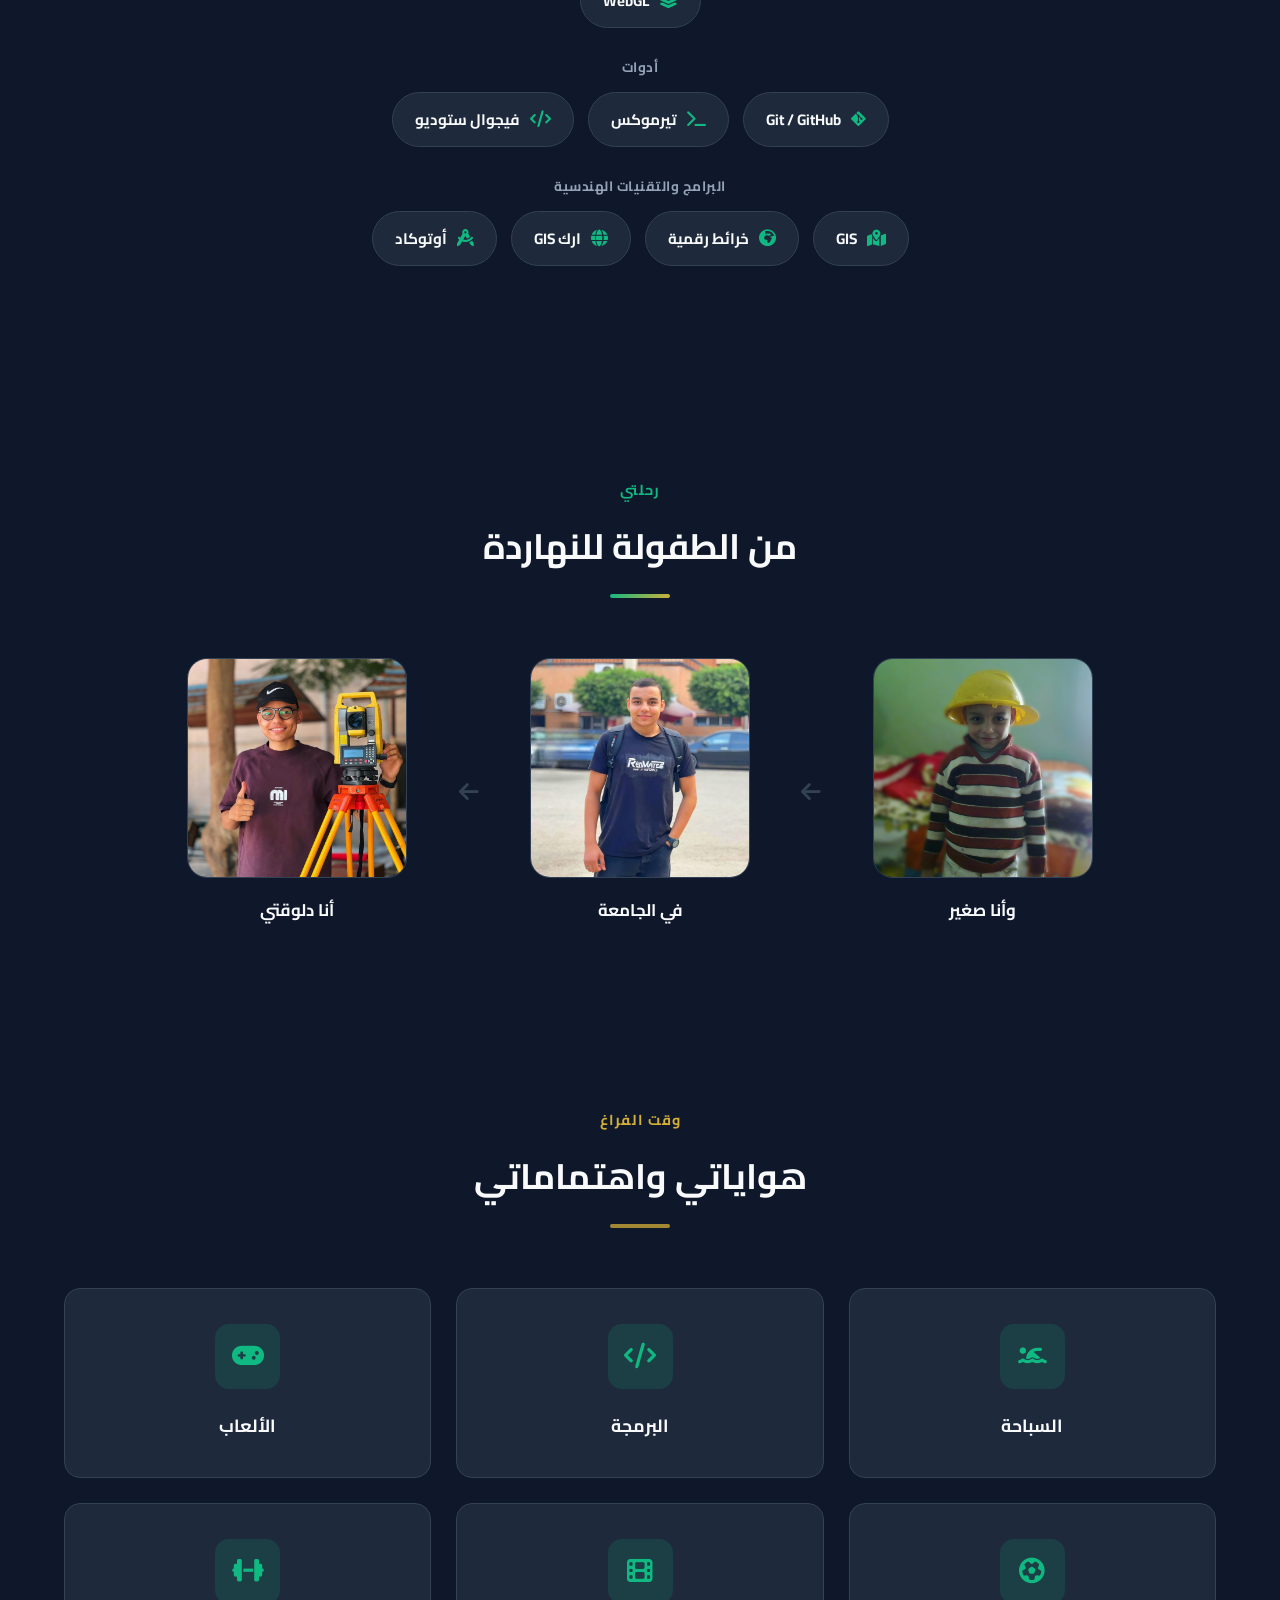
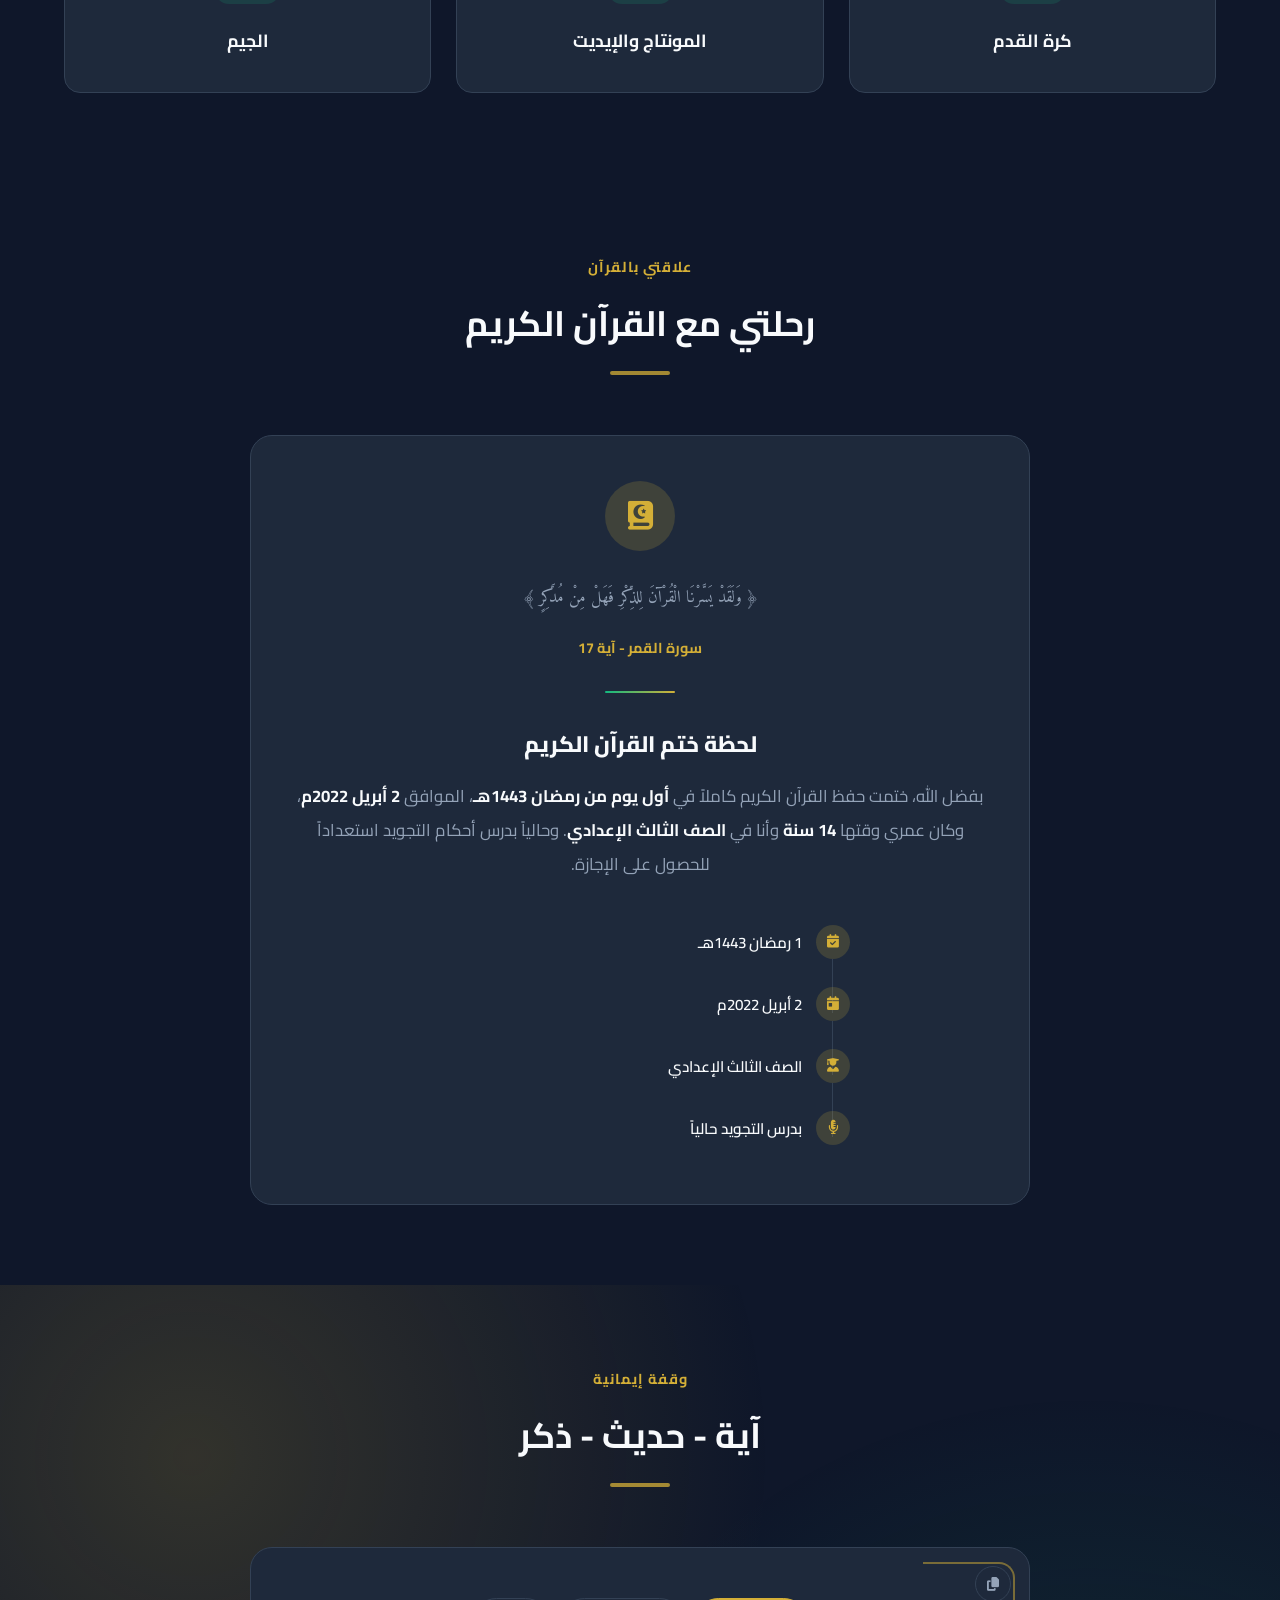
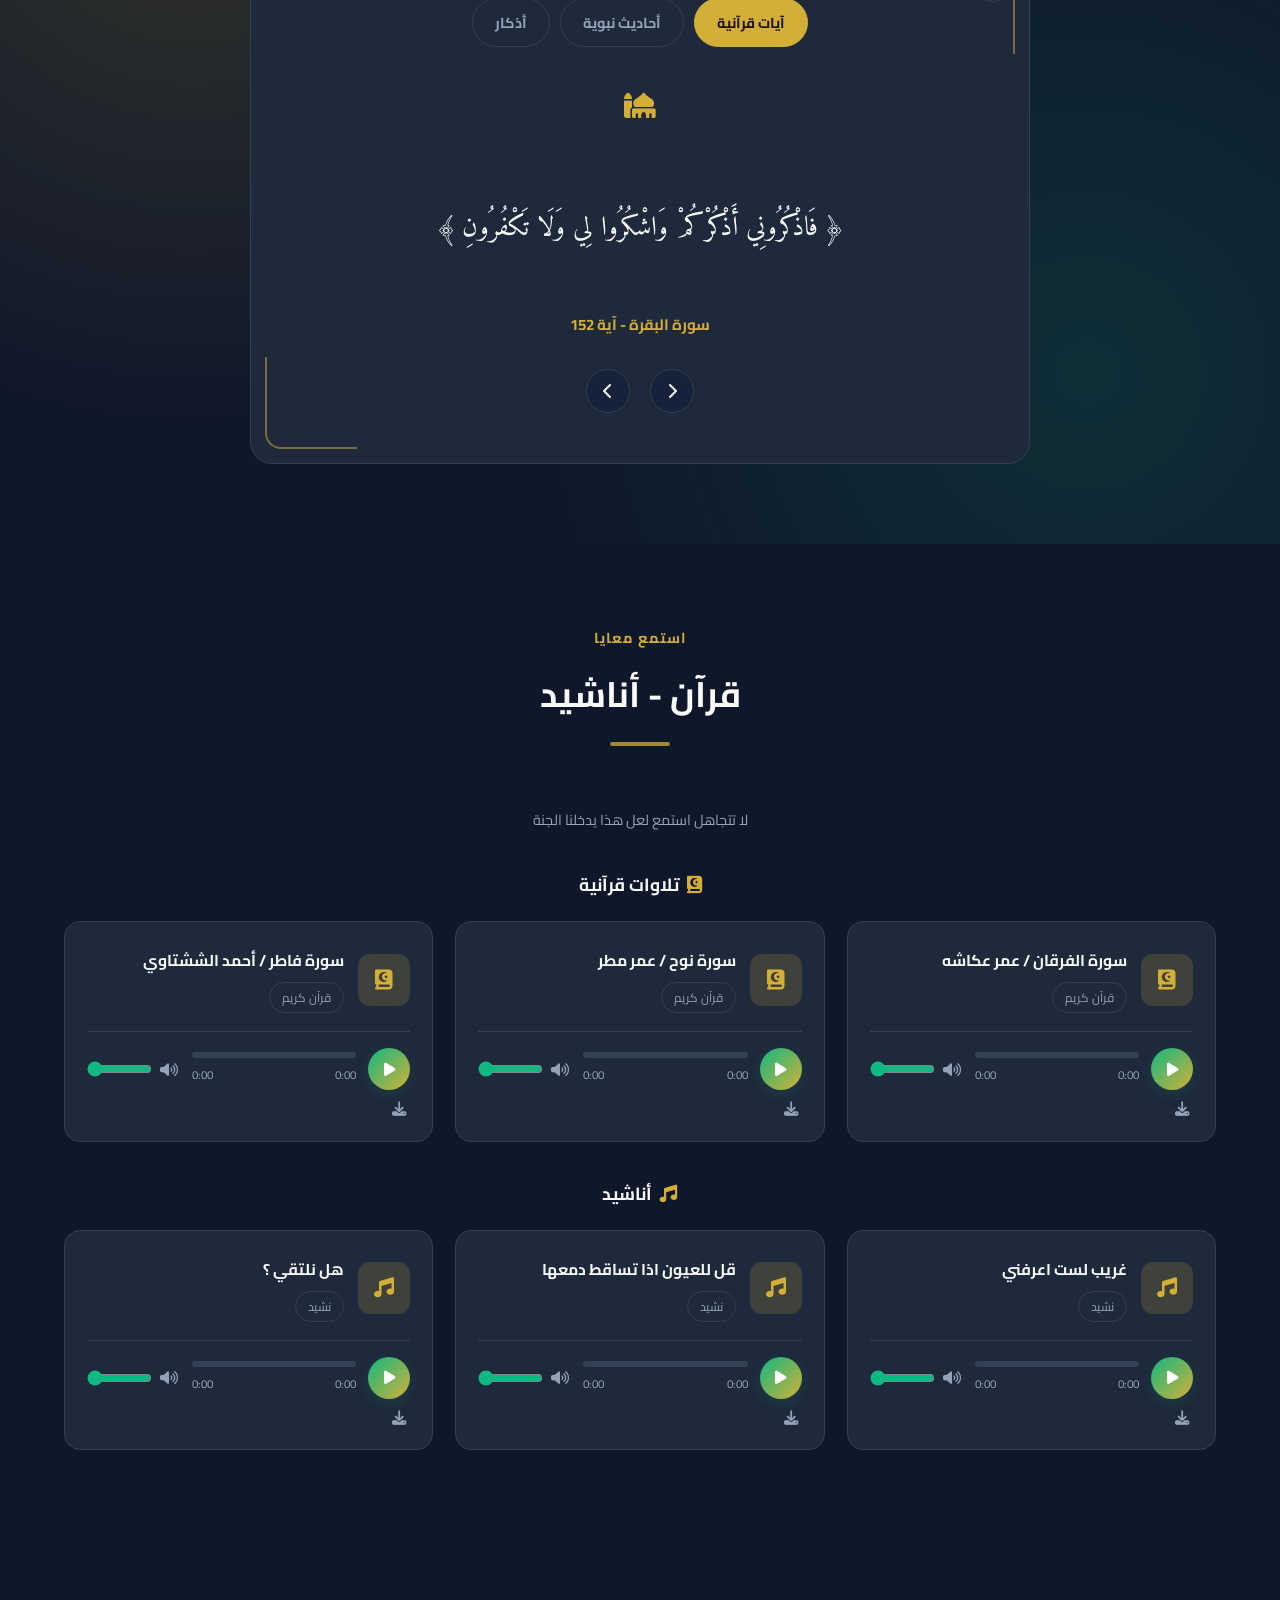
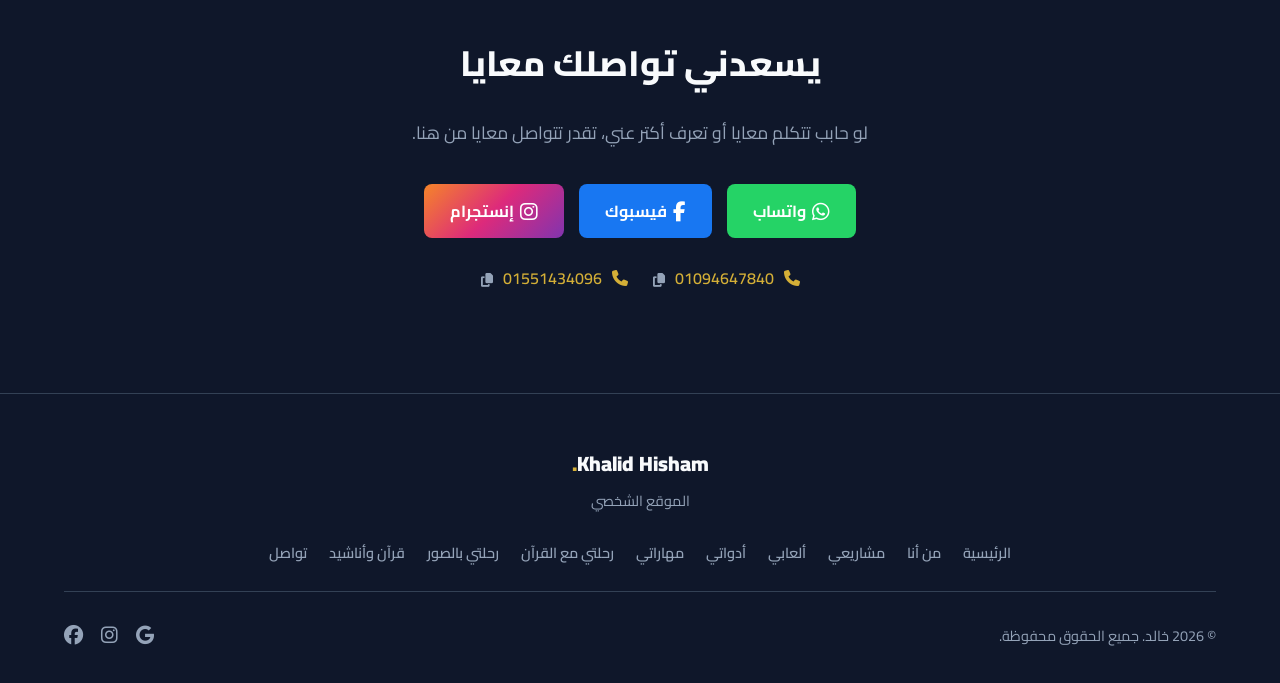
==== commit 9dad5cf4: "Add files via upload" ====
--- a/index.html
+++ b/index.html
@@ -79,6 +79,7 @@
             <li><a href="#about" class="nav-link" data-i18n="nav_about">من أنا</a></li>
             <li><a href="#projects" class="nav-link" data-i18n="nav_projects">مشاريعي</a></li>
             <li><a href="#games" class="nav-link" data-i18n="nav_games">ألعابي</a></li>
+            <li><a href="#tools" class="nav-link" data-i18n="nav_tools">أدواتي</a></li>
             <li><a href="#skills" class="nav-link" data-i18n="nav_skills">مهاراتي</a></li>
             <li><a href="#gallery" class="nav-link" data-i18n="nav_gallery">رحلتي بالصور</a></li>
             <li><a href="#hobbies" class="nav-link" data-i18n="nav_hobbies">هواياتي</a></li>
@@ -159,7 +160,14 @@
             <h2 data-i18n="projects_title">مشاريعي</h2>
             <div class="line"></div>
         </div>
-        <div class="projects-grid" aria-live="polite"></div>
+        <div class="carousel" id="projects-carousel" role="region" aria-roledescription="carousel" data-i18n-aria="aria_projects_carousel" aria-label="مشاريعي">
+            <button type="button" class="carousel-btn carousel-prev" data-i18n-aria="aria_carousel_prev" aria-label="السابق"><i class="fas fa-chevron-left" aria-hidden="true"></i></button>
+            <div class="carousel-viewport">
+                <div class="projects-grid carousel-track" aria-live="polite"></div>
+            </div>
+            <button type="button" class="carousel-btn carousel-next" data-i18n-aria="aria_carousel_next" aria-label="التالي"><i class="fas fa-chevron-right" aria-hidden="true"></i></button>
+            <div class="carousel-dots" role="group" data-i18n-aria="aria_carousel_dots" aria-label="اختيار العنصر"></div>
+        </div>
     </div>
 </section>
 
@@ -172,7 +180,33 @@
             <div class="line"></div>
         </div>
         <p class="games-note reveal" data-i18n="games_note">جرّب اللعبة هنا في الموقع مباشرة من غير أي تحميل.</p>
-        <div class="games-grid" aria-live="polite"></div>
+        <div class="carousel" id="games-carousel" role="region" aria-roledescription="carousel" data-i18n-aria="aria_games_carousel" aria-label="ألعابي">
+            <button type="button" class="carousel-btn carousel-prev" data-i18n-aria="aria_carousel_prev" aria-label="السابق"><i class="fas fa-chevron-left" aria-hidden="true"></i></button>
+            <div class="carousel-viewport">
+                <div class="games-grid carousel-track" aria-live="polite"></div>
+            </div>
+            <button type="button" class="carousel-btn carousel-next" data-i18n-aria="aria_carousel_next" aria-label="التالي"><i class="fas fa-chevron-right" aria-hidden="true"></i></button>
+            <div class="carousel-dots" role="group" data-i18n-aria="aria_carousel_dots" aria-label="اختيار العنصر"></div>
+        </div>
+    </div>
+</section>
+
+<section id="tools" class="tools-section section-padding">
+    <div class="container">
+        <div class="section-header reveal">
+            <span class="subtitle" data-i18n="tools_subtitle">مفيدة كل يوم</span>
+            <h2 data-i18n="tools_title">أدواتي</h2>
+            <div class="line"></div>
+        </div>
+        <p class="games-note reveal" data-i18n="tools_note">أدوات صغيرة عملتها بنفسي، افتحها من هنا مباشرة.</p>
+        <div class="carousel" id="tools-carousel" role="region" aria-roledescription="carousel" data-i18n-aria="aria_tools_carousel" aria-label="أدواتي">
+            <button type="button" class="carousel-btn carousel-prev" data-i18n-aria="aria_carousel_prev" aria-label="السابق"><i class="fas fa-chevron-left" aria-hidden="true"></i></button>
+            <div class="carousel-viewport">
+                <div class="tools-grid carousel-track" aria-live="polite"></div>
+            </div>
+            <button type="button" class="carousel-btn carousel-next" data-i18n-aria="aria_carousel_next" aria-label="التالي"><i class="fas fa-chevron-right" aria-hidden="true"></i></button>
+            <div class="carousel-dots" role="group" data-i18n-aria="aria_carousel_dots" aria-label="اختيار العنصر"></div>
+        </div>
     </div>
 </section>
 
@@ -468,6 +502,7 @@
             <a href="#about" data-i18n="nav_about">من أنا</a>
             <a href="#projects" data-i18n="nav_projects">مشاريعي</a>
             <a href="#games" data-i18n="nav_games">ألعابي</a>
+            <a href="#tools" data-i18n="nav_tools">أدواتي</a>
             <a href="#skills" data-i18n="nav_skills">مهاراتي</a>
             <a href="#quran-journey" data-i18n="nav_quran">رحلتي مع القرآن</a>
             <a href="#gallery" data-i18n="nav_gallery">رحلتي بالصور</a>
@@ -518,6 +553,7 @@
 <script type="module" src="js/language.js"></script>
 <script type="module" src="js/projects.js"></script>
 <script type="module" src="js/games.js"></script>
+<script type="module" src="js/tools.js"></script>
 <script type="module" src="js/gallery.js"></script>
 <script type="module" src="js/navigation.js"></script>
 <script type="module" src="js/audio.js"></script>
--- a/css/theme.css
+++ b/css/theme.css
@@ -21,7 +21,7 @@
     --transition-fast: 0.3s ease;
     --transition-smooth: 0.5s cubic-bezier(0.4, 0, 0.2, 1);
 
-    /* Unified shape & elevation tokens */
+    
     --radius-sm: 10px;
     --radius: 16px;
     --radius-lg: 22px;
@@ -30,7 +30,7 @@
     --shadow-lift: 0 15px 35px rgba(0, 0, 0, 0.16);
     --brand-gradient: linear-gradient(135deg, var(--primary), var(--gold));
 
-    /* Active theme (defaults to dark) */
+    
     --bg: var(--bg-dark);
     --surface: var(--surface-dark);
     --surface-secondary: var(--surface-secondary-dark);
--- a/css/style.css
+++ b/css/style.css
@@ -188,7 +188,6 @@
 .skill-pill i { color: var(--primary); font-size: 1.05rem; }
 
 
-.projects-grid { display: grid; grid-template-columns: repeat(3, 1fr); gap: 25px; }
 .project-card { position: relative; background-color: var(--surface); border: 1px dashed var(--border); border-radius: var(--radius); padding: 30px 25px; transition: var(--transition-smooth); display: flex; flex-direction: column; }
 .project-card:hover { transform: translateY(-6px); border-color: var(--primary); box-shadow: 0 15px 30px rgba(0,0,0,0.15); }
 .project-todo-badge { position: absolute; top: -12px; inset-inline-start: 20px; background: var(--gold); color: #1a1400; font-size: 0.72rem; font-weight: 800; padding: 4px 12px; border-radius: var(--radius-pill); display: flex; align-items: center; gap: 6px; }
@@ -202,7 +201,6 @@
 .project-actions a.disabled-link { opacity: 0.5; pointer-events: none; cursor: not-allowed; }
 
 
-.projects-grid-empty { grid-template-columns: 1fr; }
 .projects-empty { text-align: center; padding: 60px 20px; border: 1px dashed var(--border); border-radius: var(--radius); background: var(--surface); }
 .projects-empty-icon { width: 60px; height: 60px; border-radius: 50%; background: var(--primary-glow); color: var(--primary); display: flex; align-items: center; justify-content: center; font-size: 1.5rem; margin: 0 auto 20px; }
 .projects-empty h4 { font-size: 1.2rem; font-weight: 800; margin-bottom: 10px; }
@@ -282,7 +280,7 @@
 .media-group-title { font-size: 1.1rem; font-weight: 700; margin: 35px 0 20px; text-align: center; color: var(--text); }
 .media-group-title:first-child { margin-top: 0; }
 .media-group-title i { color: var(--gold); margin-inline-end: 8px; }
-.media-grid { display: grid; grid-template-columns: repeat(3, 1fr); gap: 22px; }
+.media-grid { display: grid; grid-template-columns: repeat(3, minmax(0, 1fr)); gap: 22px; }
 .media-card { background-color: var(--surface); border: 1px solid var(--border); border-radius: var(--radius); padding: 24px 22px; text-align: start; transition: var(--transition-smooth); position: relative; }
 .media-card:hover { transform: translateY(-5px); border-color: var(--gold); box-shadow: 0 15px 30px rgba(0,0,0,0.15); }
 .media-icon { width: 52px; height: 52px; border-radius: 12px; background: var(--gold-glow); color: var(--gold); display: flex; align-items: center; justify-content: center; font-size: 1.25rem; flex-shrink: 0; transition: var(--transition-fast); }
@@ -397,3 +395,66 @@
 .notfound-section { min-height: 100vh; display: flex; flex-direction: column; align-items: center; justify-content: center; text-align: center; gap: 18px; padding: 40px 20px; }
 .notfound-code { font-size: 7rem; font-weight: 900; background: var(--brand-gradient); -webkit-background-clip: text; -webkit-text-fill-color: transparent; line-height: 1; }
 .notfound-message { color: var(--text-muted); font-size: 1.1rem; max-width: 420px; }
+
+
+
+#bg-canvas { position: fixed; inset: 0; width: 100%; height: 100%; z-index: -1; pointer-events: none; opacity: 0; transition: opacity 0.8s ease; }
+#bg-canvas.ready { opacity: 1; }
+#bg-canvas.bg-off { opacity: 0; }
+
+
+.games-note { text-align: center; color: var(--text-muted); max-width: 560px; margin: -30px auto 40px; line-height: 1.8; }
+.game-card { background-color: var(--surface); border: 1px solid var(--border); border-radius: var(--radius); overflow: hidden; display: flex; flex-direction: column; transition: var(--transition-smooth); }
+.game-card:hover { transform: translateY(-6px); border-color: var(--primary); box-shadow: 0 15px 30px rgba(0,0,0,0.15); }
+.game-thumb { position: relative; height: 170px; display: flex; align-items: center; justify-content: center; overflow: hidden; background: #0b1030; color: #fff; font-size: 3rem; }
+.game-thumb svg { width: 100%; height: 100%; display: block; }
+.game-body { padding: 24px 22px 26px; display: flex; flex-direction: column; flex-grow: 1; }
+.game-body h4 { font-size: 1.15rem; font-weight: 800; margin-bottom: 10px; }
+.game-body > p { color: var(--text-muted); font-size: 0.92rem; line-height: 1.8; margin-bottom: 12px; }
+.game-body .game-controls { font-size: 0.82rem; flex-grow: 1; }
+.game-body .game-controls i { color: var(--primary); margin-inline-end: 4px; }
+.game-body .project-tech-tags { margin-bottom: 18px; }
+.game-play-btn { width: 100%; justify-content: center; border: none; cursor: pointer; font-family: 'Cairo', sans-serif; }
+.game-play-btn:disabled { opacity: 0.55; cursor: not-allowed; }
+
+.game-modal { position: fixed; inset: 0; z-index: 2200; display: flex; flex-direction: column; background: #050510; opacity: 0; visibility: hidden; transition: opacity var(--transition-fast); }
+.game-modal.open { opacity: 1; visibility: visible; }
+.game-modal-bar { display: flex; align-items: center; justify-content: space-between; gap: 12px; padding: max(8px, env(safe-area-inset-top)) 14px 8px; background: #0a0e20; border-bottom: 1px solid rgba(120, 180, 255, 0.18); color: #fff; flex-shrink: 0; }
+.game-modal-title { font-weight: 800; letter-spacing: 1px; font-size: 0.95rem; }
+.game-modal-actions { display: flex; gap: 8px; }
+.game-modal-btn { width: 38px; height: 38px; border-radius: 50%; display: inline-flex; align-items: center; justify-content: center; background: rgba(255,255,255,0.08); border: 1px solid rgba(255,255,255,0.15); color: #fff; font-size: 1rem; cursor: pointer; transition: var(--transition-fast); }
+.game-modal-btn:hover { background: var(--primary); border-color: var(--primary); }
+.game-frame { flex: 1; width: 100%; border: 0; background: #050510; }
+body.game-open { overflow: hidden; }
+
+
+.carousel { --slide-w: min(480px, 46%); --slide-gap: 24px; direction: ltr; display: grid; grid-template-columns: auto minmax(0, 1fr) auto; grid-template-areas: "prev view next" ". dots ."; align-items: center; column-gap: 14px; row-gap: 6px; width: 100%; max-width: 100%; }
+.carousel[hidden], .carousel-btn[hidden], .carousel-dots[hidden] { display: none; }
+.carousel-viewport { grid-area: view; overflow: hidden; padding: 26px 0 30px; touch-action: pan-y; cursor: grab; }
+.carousel.is-dragging .carousel-viewport { cursor: grabbing; user-select: none; }
+.carousel.is-dragging .carousel-slide { pointer-events: none; }
+.carousel.is-fit .carousel-viewport, .carousel.is-single .carousel-viewport { cursor: default; }
+.carousel-track { position: relative; display: flex; gap: var(--slide-gap); will-change: transform; transition: transform 0.55s cubic-bezier(0.22, 0.61, 0.36, 1); }
+.carousel-slide { flex: 0 0 var(--slide-w); min-width: 0; display: flex; direction: rtl; opacity: 0.45; transform: scale(0.94); transition: opacity 0.45s ease, transform 0.45s ease; }
+html[dir="ltr"] .carousel-slide { direction: ltr; }
+.carousel-slide.is-active { opacity: 1; transform: none; }
+.carousel-slide:not(.is-active) { cursor: pointer; }
+.carousel-slide > .project-card, .carousel-slide > .game-card, .carousel-slide > .projects-empty { width: 100%; }
+.carousel-btn { width: 46px; height: 46px; border-radius: 50%; display: inline-flex; align-items: center; justify-content: center; background: var(--surface); border: 1px solid var(--border); color: var(--text); font-size: 1rem; cursor: pointer; box-shadow: var(--shadow); transition: var(--transition-fast); }
+.carousel-prev { grid-area: prev; }
+.carousel-next { grid-area: next; }
+.carousel-btn:hover:not(:disabled) { background: var(--primary); border-color: var(--primary); color: #fff; }
+.carousel-btn:disabled { opacity: 0.35; cursor: not-allowed; box-shadow: none; }
+.carousel-btn:focus-visible, .carousel-dot:focus-visible { outline: 2px solid var(--primary); outline-offset: 3px; }
+.carousel-dots { grid-area: dots; display: flex; justify-content: center; align-items: center; gap: 8px; }
+.carousel-dot { position: relative; width: 9px; height: 9px; padding: 0; border: 0; border-radius: var(--radius-pill); background: var(--border); cursor: pointer; transition: var(--transition-fast); }
+.carousel-dot::after { content: ""; position: absolute; inset: -10px -4px; }
+.carousel-dot.active { width: 24px; background: var(--primary); }
+
+
+.tool-card { border-style: solid; }
+.project-actions .tool-open-btn { flex: 1; justify-content: center; padding: 10px 14px; font-size: 0.85rem; border: none; cursor: pointer; font-family: 'Cairo', sans-serif; }
+
+@media (prefers-reduced-motion: reduce) {
+    .carousel-track, .carousel-slide { transition: none; }
+}
--- a/css/responsive.css
+++ b/css/responsive.css
@@ -9,7 +9,7 @@
     .hobbies-grid { grid-template-columns: repeat(2, 1fr); }
     .hero-container h1 { font-size: 2.3rem; }
     .faith-text { font-size: 1.3rem; }
-    .projects-grid { grid-template-columns: 1fr; }
+    .carousel { --slide-w: 64%; --slide-gap: 18px; }
 }
 
 
@@ -17,7 +17,7 @@
 html[dir="ltr"] .nav-menu.active { left: 0; }
 
 @media (max-width: 700px) {
-    .media-grid { grid-template-columns: 1fr 1fr; }
+    .media-grid { grid-template-columns: repeat(2, minmax(0, 1fr)); }
 }
 
 @media (max-width: 600px) {
@@ -34,7 +34,7 @@
 }
 
 @media (max-width: 480px) {
-    .media-grid { grid-template-columns: 1fr; }
+    .media-grid { grid-template-columns: minmax(0, 1fr); }
     .audio-volume-slider { width: 50px; }
 }
 
@@ -43,3 +43,15 @@
     .journey-arrow,
     html[dir="ltr"] .journey-arrow { transform: rotate(-90deg); }
 }
+
+@media (min-width: 901px) and (max-width: 1120px) {
+    .nav-menu { gap: 16px; }
+    .nav-link { font-size: 0.88rem; }
+}
+
+
+@media (max-width: 600px) {
+    .carousel { --slide-w: 78%; --slide-gap: 14px; grid-template-columns: auto minmax(0, 1fr) auto; grid-template-areas: "view view view" "prev dots next"; }
+    .carousel-btn { width: 42px; height: 42px; }
+    .carousel-dots { padding: 0 8px; }
+}
